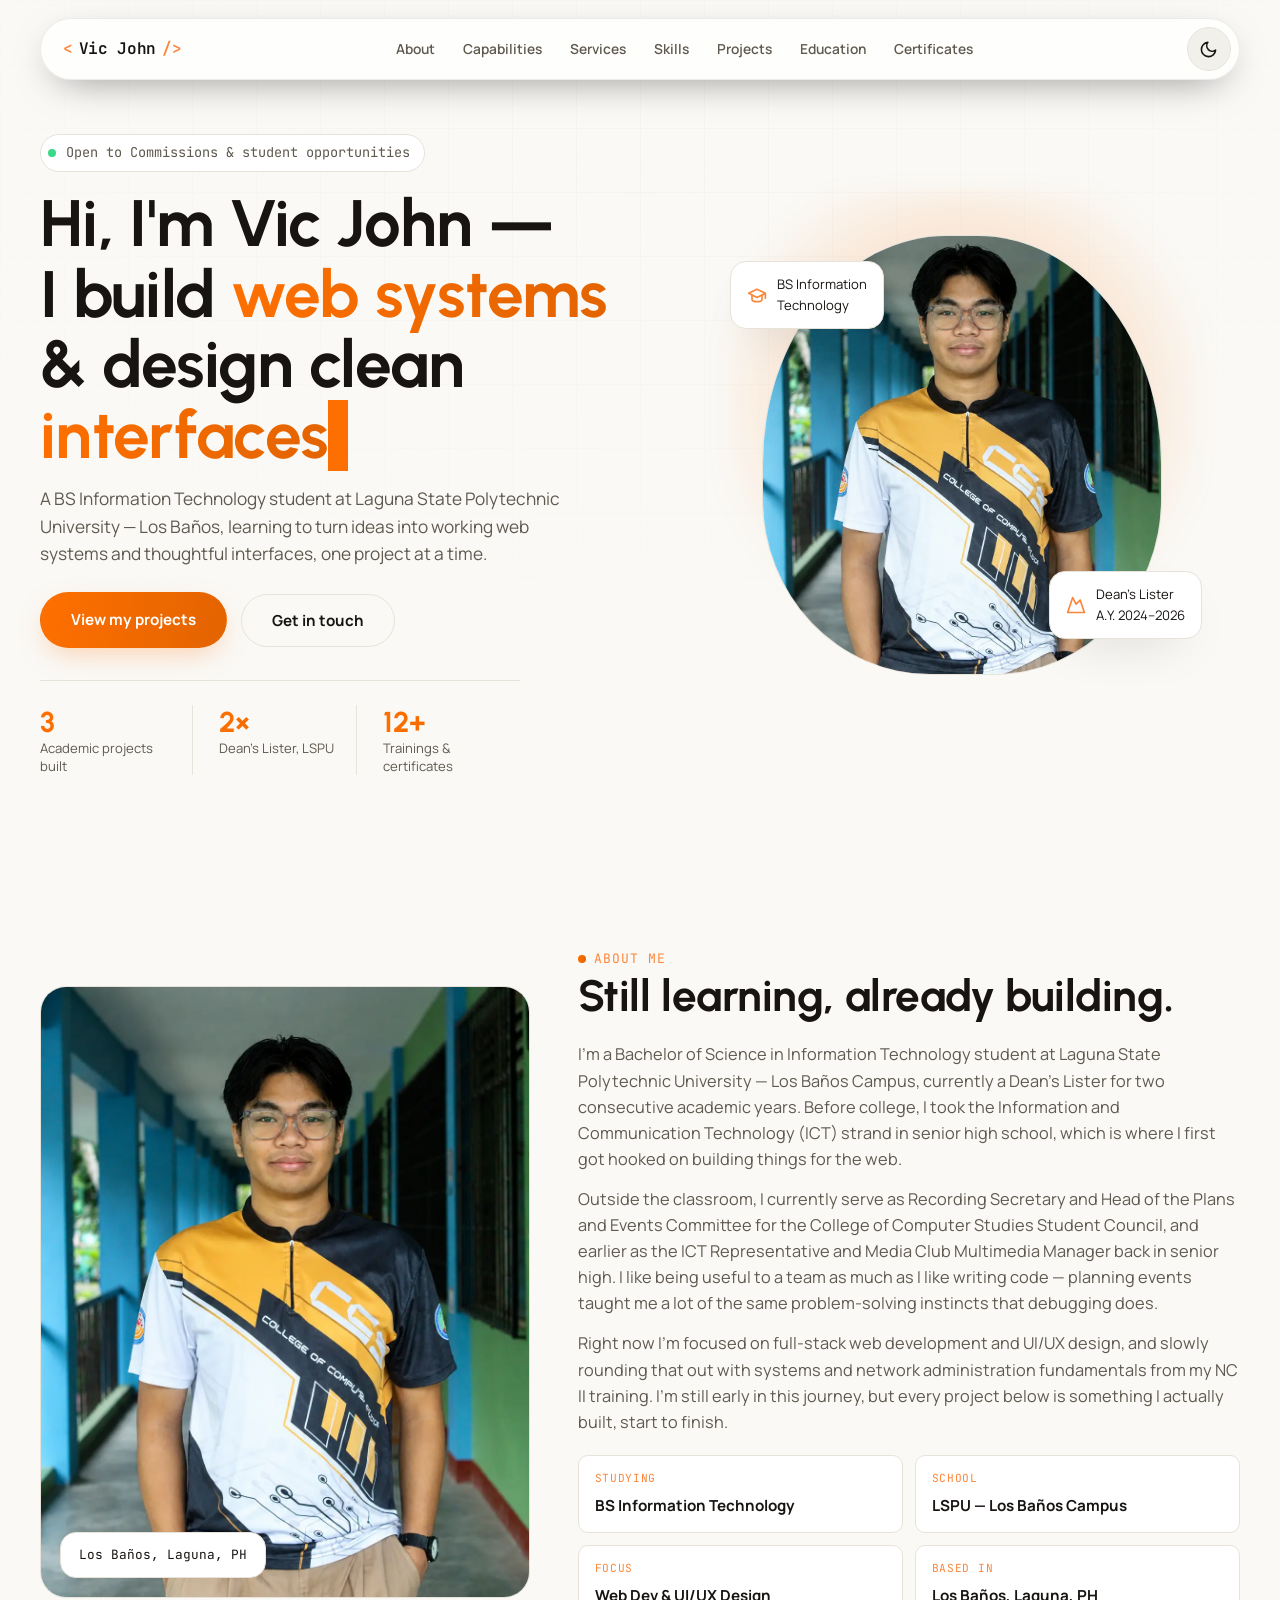
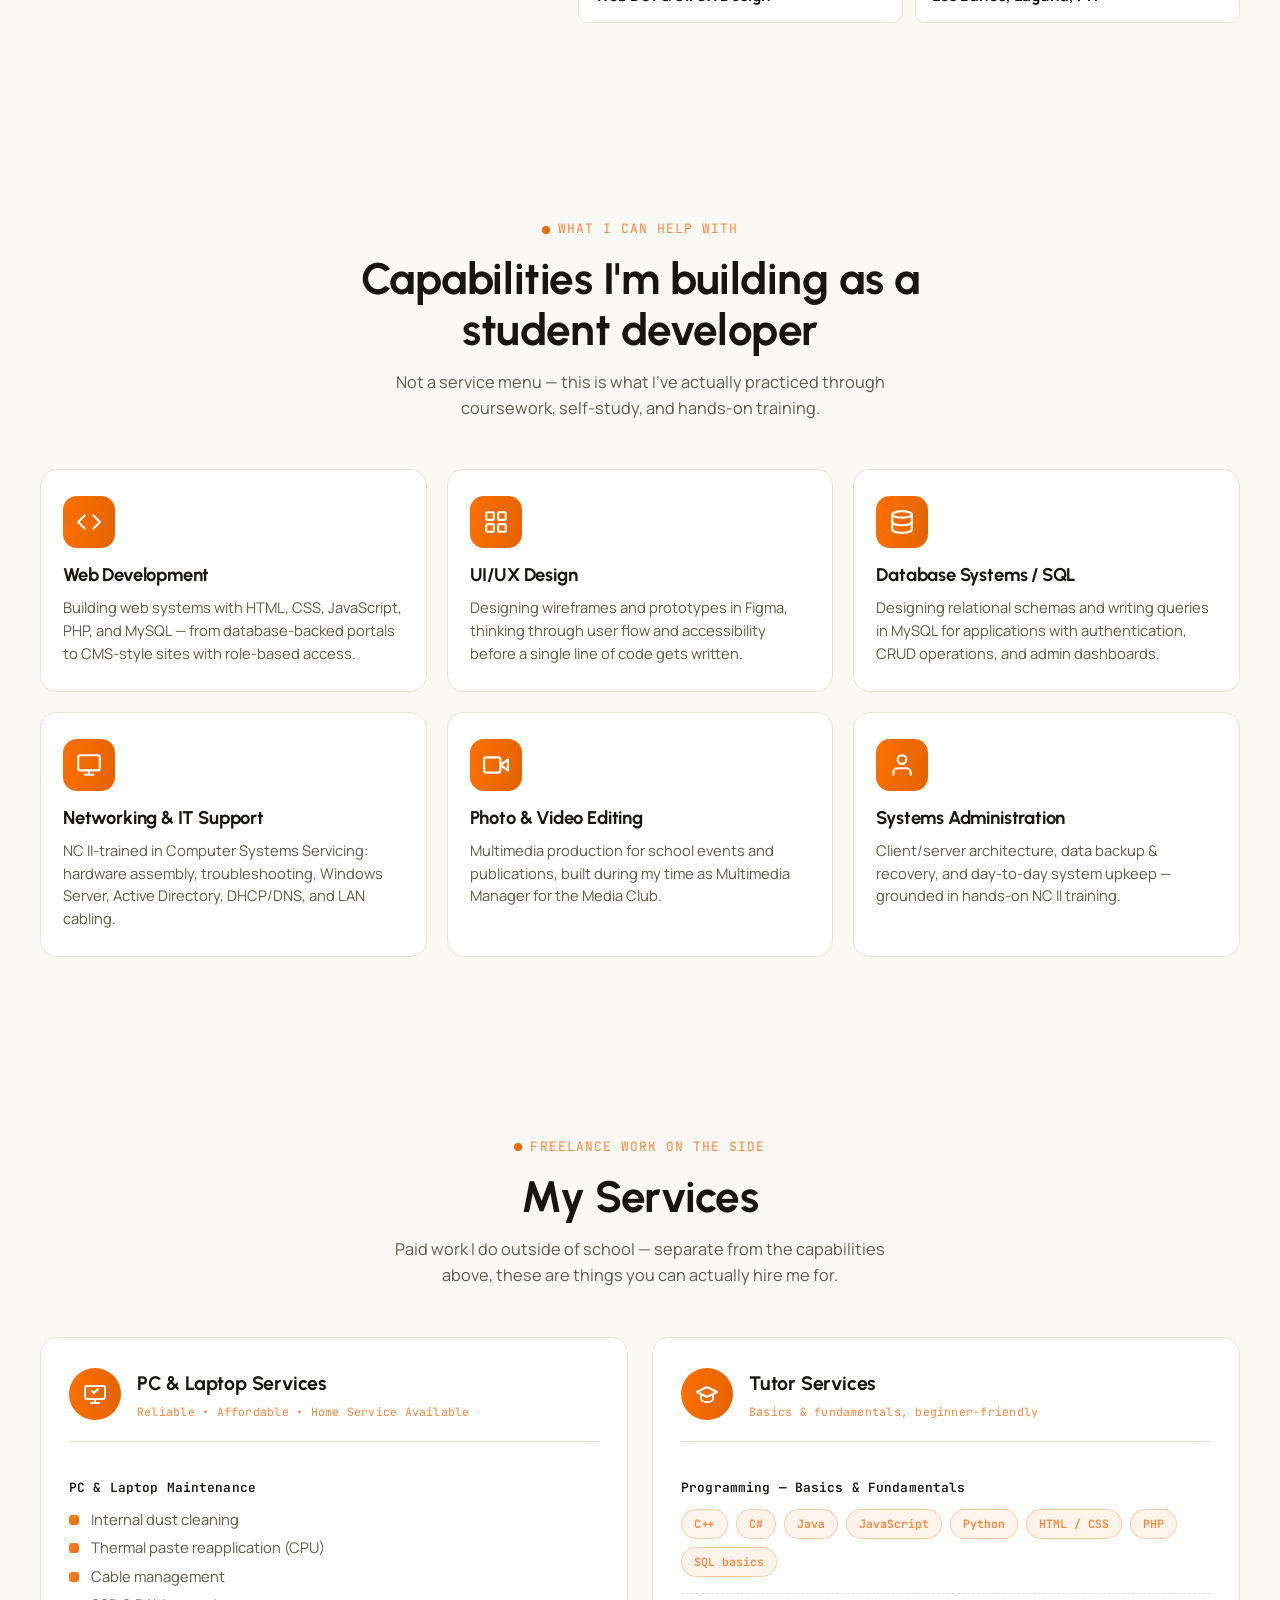
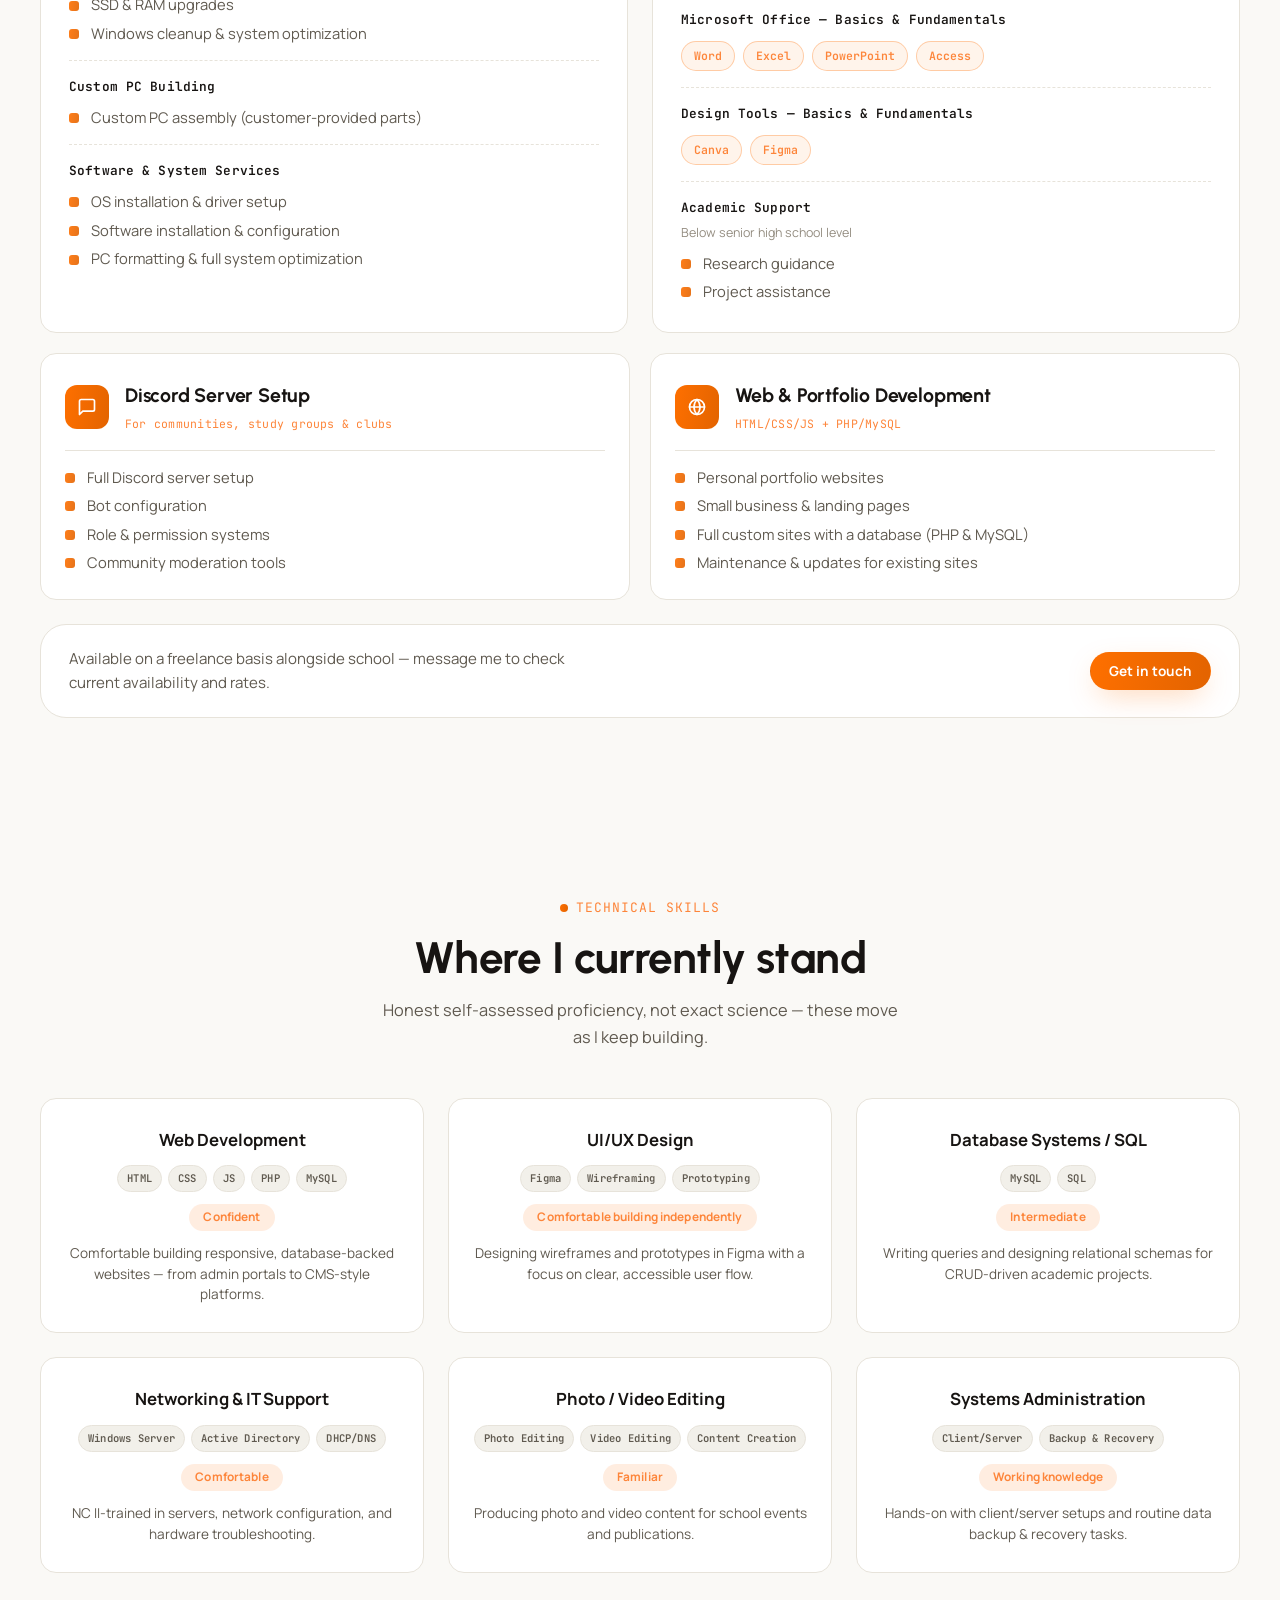
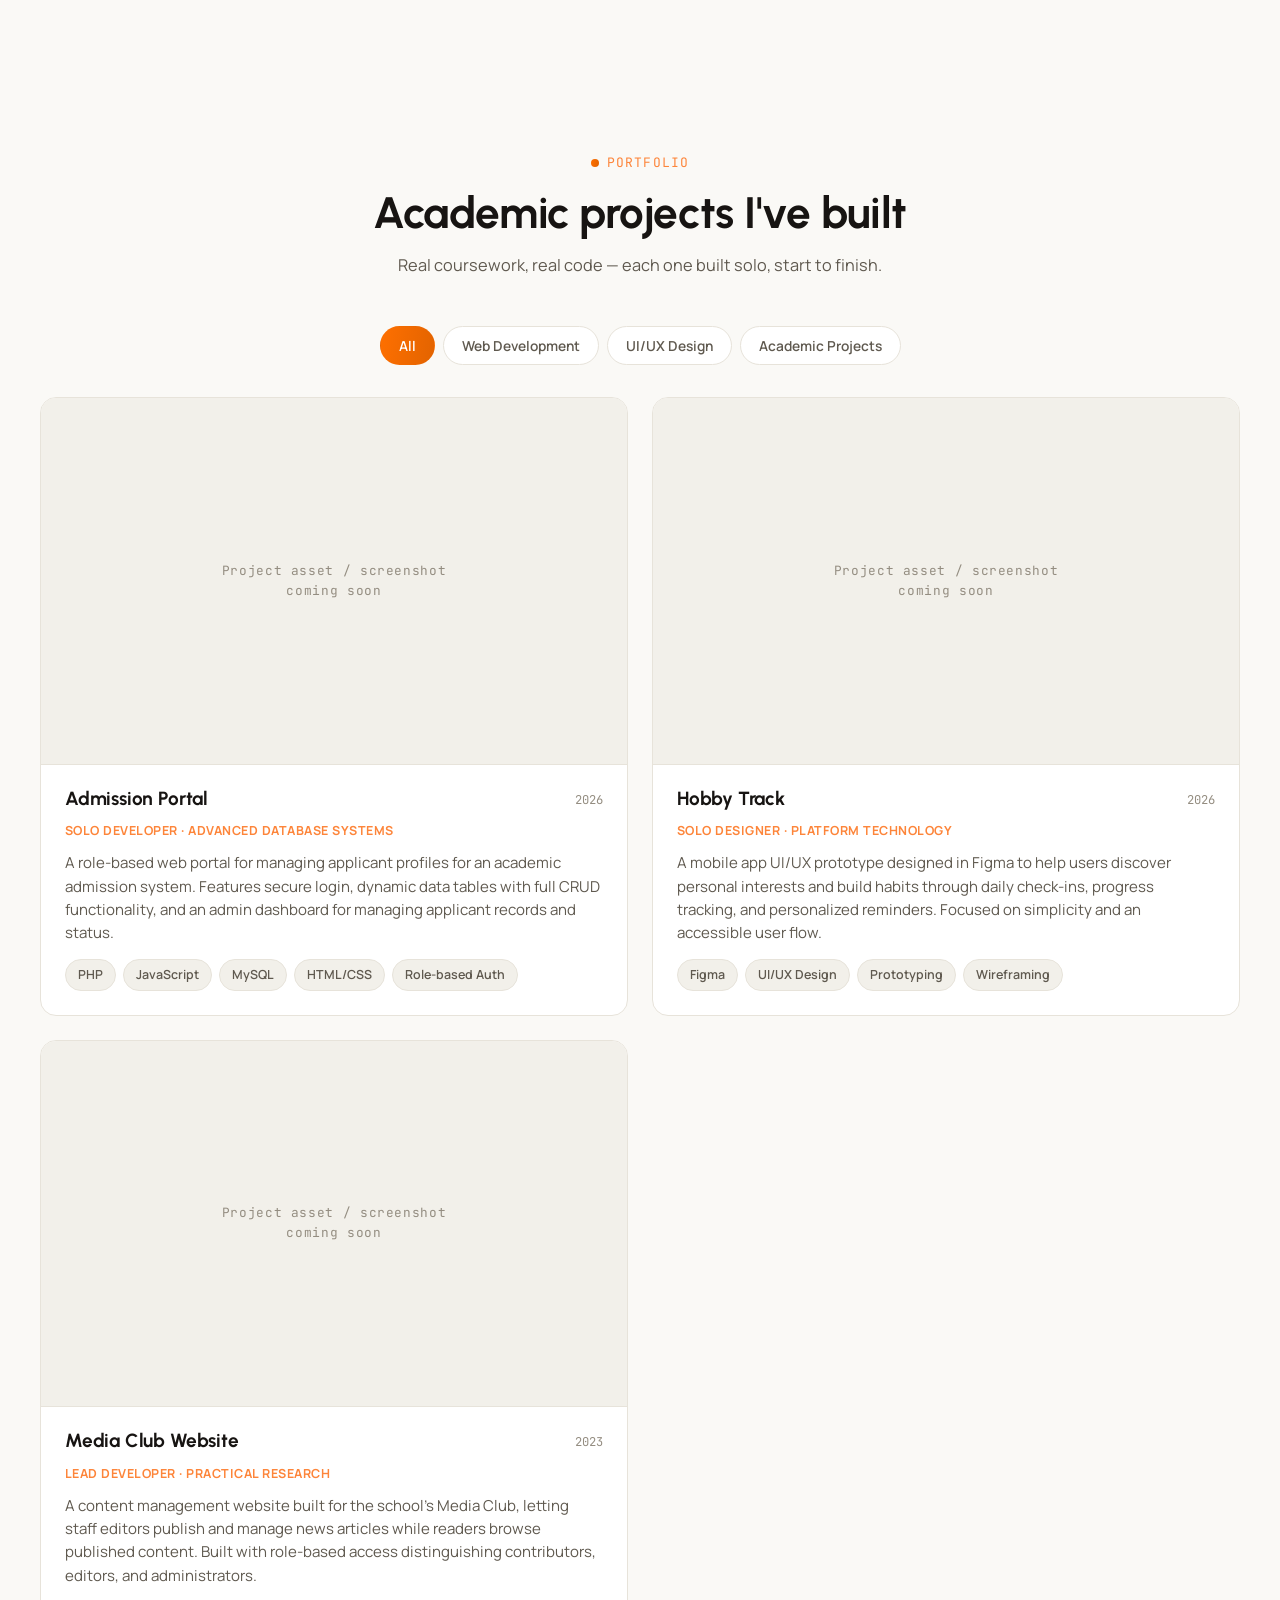
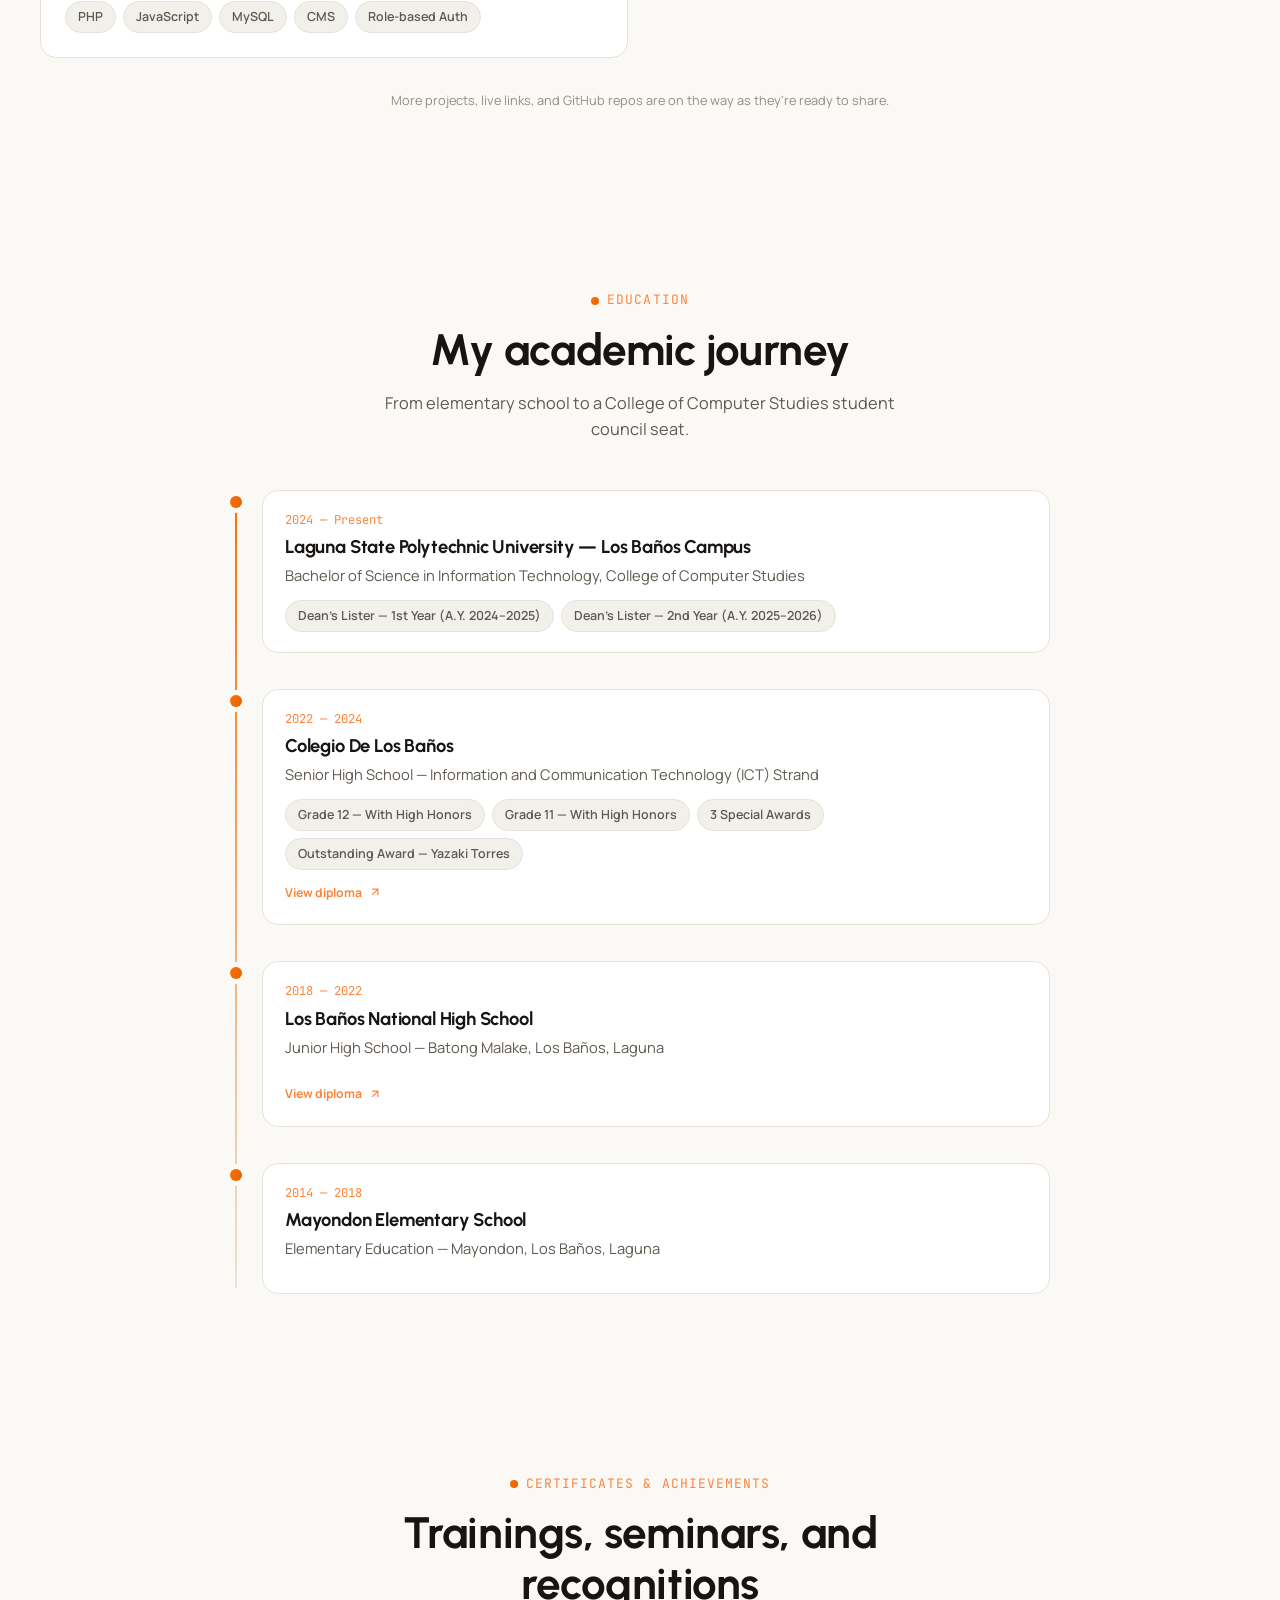
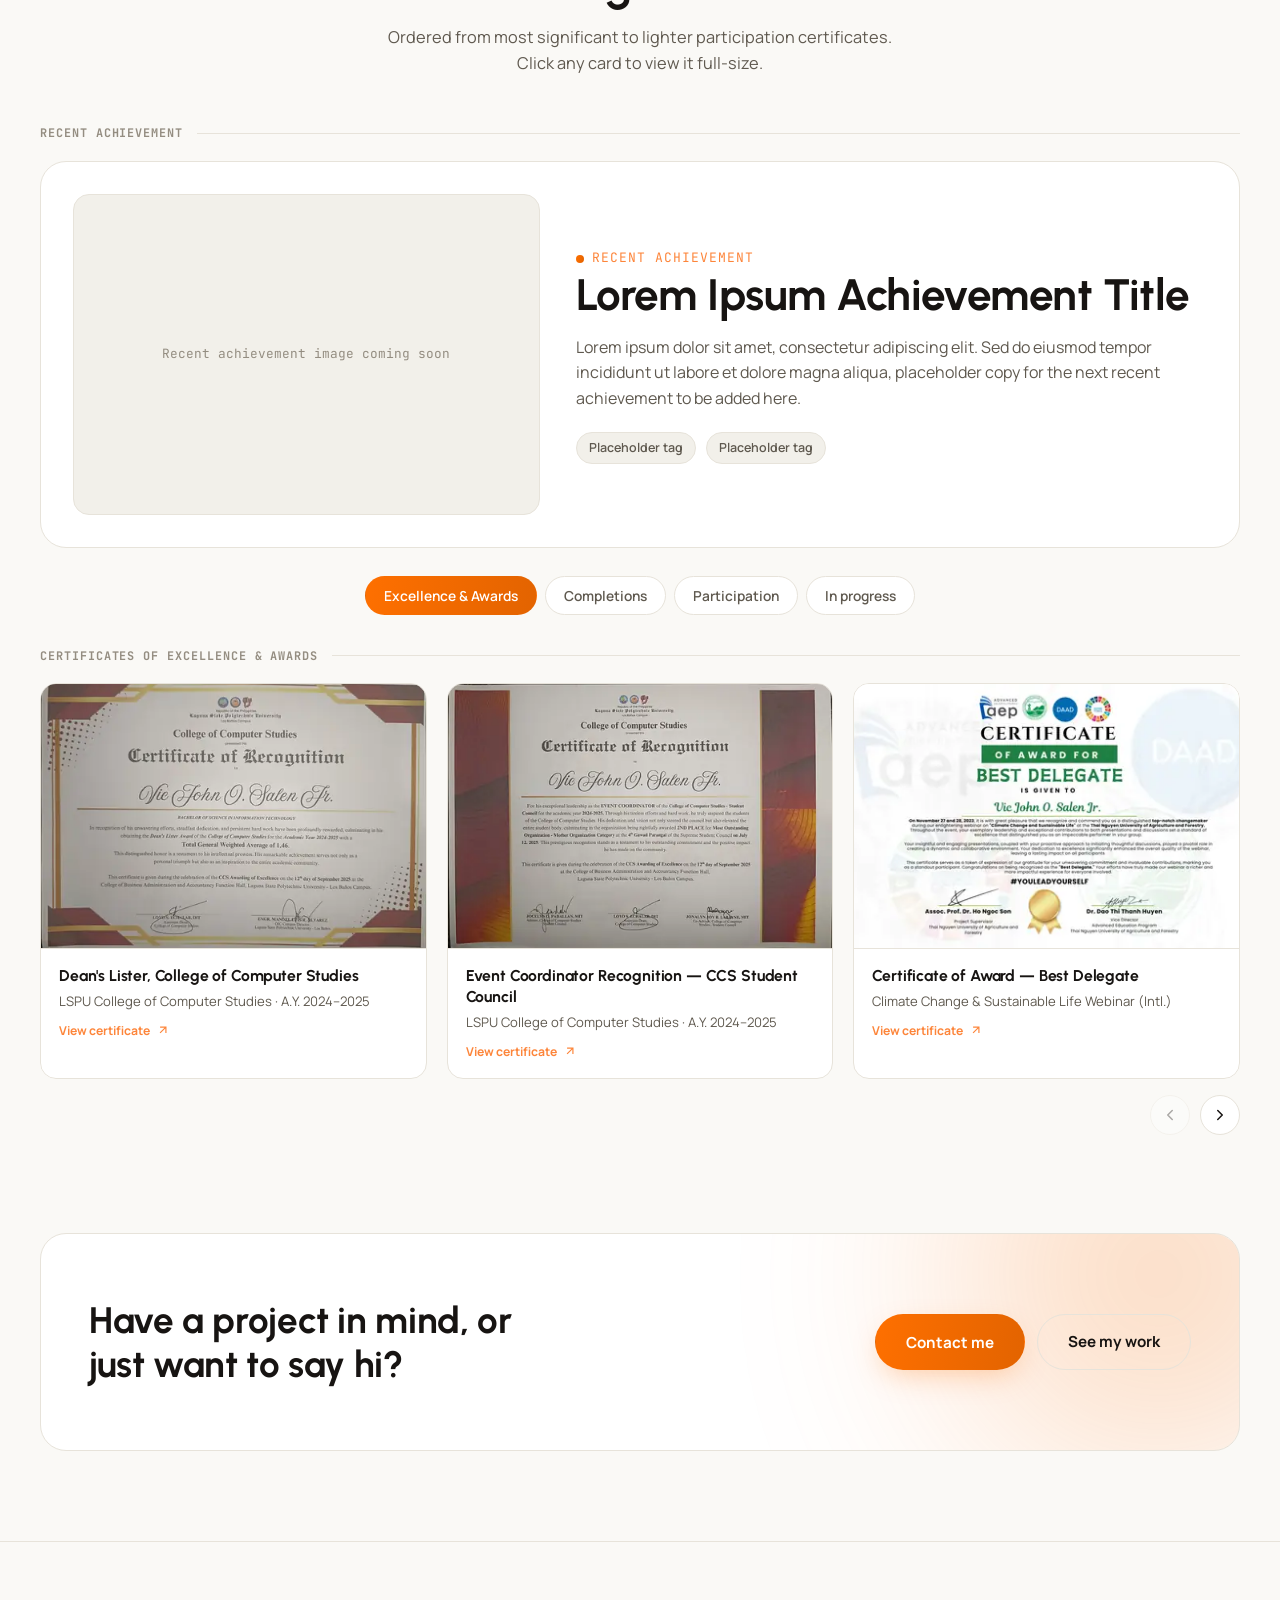
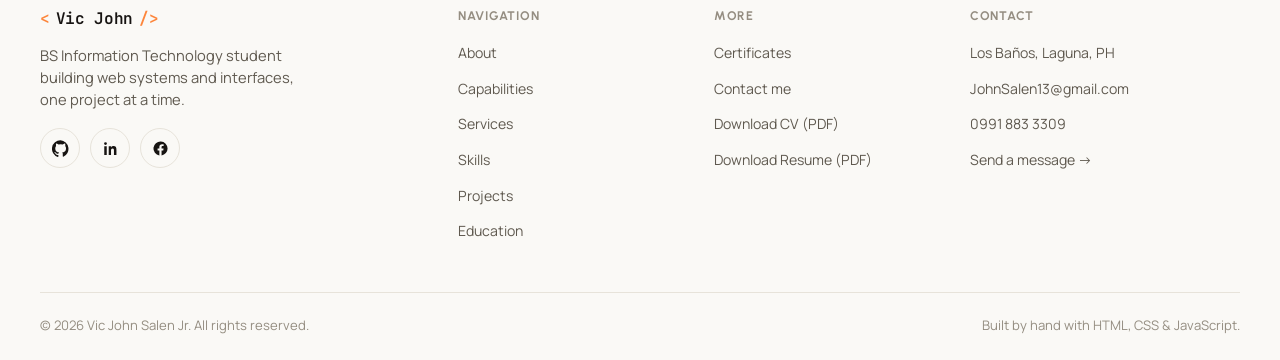
==== index.html @ 520a4167 "Refactor hero section for mobile: add avatar and restructure layout" ====
<!DOCTYPE html>
<html lang="en" data-theme="dark">
<head>
<meta charset="UTF-8">
<meta name="viewport" content="width=device-width, initial-scale=1.0">
<title>Vic John Salen Jr. — IT Student &amp; Web Developer</title>
<meta name="description" content="Portfolio of Vic John Salen Jr., a BS Information Technology student at Laguna State Polytechnic University focused on web development and UI/UX design.">

<script>
  // Runs before first paint to avoid a flash of the wrong theme.
  (function () {
    try {
      var saved = localStorage.getItem('vjs-portfolio-theme');
      var theme = (saved === 'light' || saved === 'dark')
        ? saved
        : (window.matchMedia && window.matchMedia('(prefers-color-scheme: light)').matches ? 'light' : 'dark');
      document.documentElement.setAttribute('data-theme', theme);
    } catch (e) {}
  })();
</script>

<link rel="preconnect" href="https://fonts.googleapis.com">
<link rel="preconnect" href="https://fonts.gstatic.com" crossorigin>
<link href="https://fonts.googleapis.com/css2?family=Urbanist:wght@500;600;700;800&family=Manrope:wght@400;500;600;700;800&family=JetBrains+Mono:wght@400;500;600&display=swap" rel="stylesheet">

<link rel="stylesheet" href="css/base.css">
<link rel="stylesheet" href="css/components.css">
</head>
<body>
<a href="#main" class="skip-link">Skip to content</a>

<!-- ============================= NAV ============================= -->
<header class="site-header">
  <nav class="navbar" aria-label="Primary">
    <a href="#top" class="brand"><span class="brand-dot">&lt;</span>Vic John<span class="brand-dot">/&gt;</span></a>

    <button class="nav-toggle" id="navToggle" aria-label="Toggle menu" aria-expanded="false" aria-controls="navLinks">
      <span></span><span></span><span></span>
    </button>

    <ul class="nav-links" id="navLinks">
      <li><a href="#about" class="nav-link">About</a></li>
      <li><a href="#capabilities" class="nav-link">Capabilities</a></li>
      <li><a href="#services" class="nav-link">Services</a></li>
      <li><a href="#skills" class="nav-link">Skills</a></li>
      <li><a href="#projects" class="nav-link">Projects</a></li>
      <li><a href="#education" class="nav-link">Education</a></li>
      <li><a href="#certificates" class="nav-link">Certificates</a></li>
    </ul>

    <div class="nav-actions">
      <button class="theme-toggle" id="themeToggle" aria-label="Toggle light and dark mode">
        <svg class="icon-sun" viewBox="0 0 24 24" fill="none" stroke="currentColor" stroke-width="2" stroke-linecap="round"><circle cx="12" cy="12" r="4"/><path d="M12 2v2M12 20v2M4.9 4.9l1.4 1.4M17.7 17.7l1.4 1.4M2 12h2M20 12h2M4.9 19.1l1.4-1.4M17.7 6.3l1.4-1.4"/></svg>
        <svg class="icon-moon" viewBox="0 0 24 24" fill="none" stroke="currentColor" stroke-width="2" stroke-linecap="round" stroke-linejoin="round"><path d="M21 12.8A9 9 0 1 1 11.2 3 7 7 0 0 0 21 12.8Z"/></svg>
      </button>
    </div>
  </nav>
</header>

<main id="main">

  <!-- ============================= HERO ============================= -->

  <section class="hero" id="top">
    <div class="hero-grid-bg" aria-hidden="true"></div>
    <div class="container">
      <div class="hero-copy reveal">
        <div class="hero-identity">
          <div class="hero-avatar skeleton-img-wrap">
            <img src="assets/images/profile/portfolio-profile.webp" alt="Portrait of Vic John Salen Jr.">
          </div>
          <span class="hero-kicker"><span class="dot-live"></span> Open to Commissions &amp; student opportunities</span>
        </div>
        <h1 class="hero-title">
          Hi, I'm Vic John —<br>
          I build <span class="text-gradient">web systems</span><br>
          &amp; design clean <span class="text-gradient">interfaces</span><span class="cursor">&nbsp;</span>
        </h1>
        <p class="hero-lede">
          A BS Information Technology student at Laguna State Polytechnic University — Los Baños, learning to turn ideas into working web systems and thoughtful interfaces, one project at a time.
        </p>
        <div class="hero-cta">
          <a href="#projects" class="btn btn-primary">View my projects</a>
          <button type="button" class="btn btn-ghost" id="heroContactBtn">Get in touch</button>
        </div>
        <div class="hero-stats">
          <div class="hero-stat">
            <b>3</b>
            <span>Academic projects built</span>
          </div>
          <div class="hero-stat">
            <b>2×</b>
            <span>Dean's Lister, LSPU</span>
          </div>
          <div class="hero-stat">
            <b>12+</b>
            <span>Trainings &amp; certificates</span>
          </div>
        </div>
      </div>

      <div class="hero-visual reveal">
        <div class="hero-photo-wrap">
          <div class="hero-photo-glow" aria-hidden="true"></div>
          <div class="hero-photo skeleton-img-wrap">
            <img src="assets/images/profile/portfolio-profile.webp" alt="Portrait of Vic John Salen Jr.">
          </div>
          <div class="hero-badge hero-badge-1">
            <svg viewBox="0 0 24 24" fill="none" stroke="currentColor" stroke-width="2" stroke-linecap="round" stroke-linejoin="round"><path d="M22 10v6M2 10l10-5 10 5-10 5-10-5Z"/><path d="M6 12v5c0 1.7 2.7 3 6 3s6-1.3 6-3v-5"/></svg>
            <span>BS Information<br>Technology</span>
          </div>
          <div class="hero-badge hero-badge-2">
            <svg viewBox="0 0 24 24" fill="none" stroke="currentColor" stroke-width="2" stroke-linecap="round" stroke-linejoin="round"><path d="m8 3 4 8 5-5 5 15H2L8 3Z"/></svg>
            <span>Dean's Lister<br>A.Y. 2024–2026</span>
          </div>
        </div>
      </div>
    </div>
  </section>

  <!-- ============================= ABOUT ============================= -->
  <section class="section about" id="about">
    <div class="container">
      <div class="about-media reveal">
        <div class="about-photo skeleton-img-wrap">
          <img src="assets/images/profile/portfolio-profile.webp" alt="Vic John Salen Jr., ID-style photo">
        </div>
        <div class="about-photo-tag">Los Baños, Laguna, PH</div>
      </div>

      <div class="about-copy reveal">
        <span class="eyebrow">About me</span>
        <h2 class="section-title" style="margin-bottom:20px;">Still learning, already building.</h2>
        <p>
          I'm a Bachelor of Science in Information Technology student at Laguna State Polytechnic University — Los Baños Campus, currently a Dean's Lister for two consecutive academic years. Before college, I took the Information and Communication Technology (ICT) strand in senior high school, which is where I first got hooked on building things for the web.
        </p>
        <p>
          Outside the classroom, I currently serve as Recording Secretary and Head of the Plans and Events Committee for the College of Computer Studies Student Council, and earlier as the ICT Representative and Media Club Multimedia Manager back in senior high. I like being useful to a team as much as I like writing code — planning events taught me a lot of the same problem-solving instincts that debugging does.
        </p>
        <p>
          Right now I'm focused on full-stack web development and UI/UX design, and slowly rounding that out with systems and network administration fundamentals from my NC II training. I'm still early in this journey, but every project below is something I actually built, start to finish.
        </p>

        <dl class="about-facts">
          <div class="about-fact">
            <dt>Studying</dt>
            <dd>BS Information Technology</dd>
          </div>
          <div class="about-fact">
            <dt>School</dt>
            <dd>LSPU — Los Baños Campus</dd>
          </div>
          <div class="about-fact">
            <dt>Focus</dt>
            <dd>Web Dev &amp; UI/UX Design</dd>
          </div>
          <div class="about-fact">
            <dt>Based in</dt>
            <dd>Los Baños, Laguna, PH</dd>
          </div>
        </dl>
      </div>
    </div>
  </section>

  <!-- ============================= CAPABILITIES ============================= -->
  <section class="section capabilities" id="capabilities">
    <div class="container">
      <div class="section-head reveal">
        <span class="eyebrow">What I can help with</span>
        <h2 class="section-title">Capabilities I'm building as a student developer</h2>
        <p class="section-sub">Not a service menu — this is what I've actually practiced through coursework, self-study, and hands-on training.</p>
      </div>

      <div class="capabilities-grid">
        <div class="card capability-card reveal">
          <div class="capability-icon">
            <svg viewBox="0 0 24 24" fill="none" stroke="#fff" stroke-width="2" stroke-linecap="round" stroke-linejoin="round"><polyline points="16 18 22 12 16 6"/><polyline points="8 6 2 12 8 18"/></svg>
          </div>
          <h3>Web Development</h3>
          <p>Building web systems with HTML, CSS, JavaScript, PHP, and MySQL — from database-backed portals to CMS-style sites with role-based access.</p>
        </div>

        <div class="card capability-card reveal">
          <div class="capability-icon">
            <svg viewBox="0 0 24 24" fill="none" stroke="#fff" stroke-width="2" stroke-linecap="round" stroke-linejoin="round"><rect x="3" y="3" width="7" height="7" rx="1"/><rect x="14" y="3" width="7" height="7" rx="1"/><rect x="14" y="14" width="7" height="7" rx="1"/><rect x="3" y="14" width="7" height="7" rx="1"/></svg>
          </div>
          <h3>UI/UX Design</h3>
          <p>Designing wireframes and prototypes in Figma, thinking through user flow and accessibility before a single line of code gets written.</p>
        </div>

        <div class="card capability-card reveal">
          <div class="capability-icon">
            <svg viewBox="0 0 24 24" fill="none" stroke="#fff" stroke-width="2" stroke-linecap="round" stroke-linejoin="round"><ellipse cx="12" cy="5" rx="9" ry="3"/><path d="M21 12c0 1.7-4 3-9 3s-9-1.3-9-3"/><path d="M3 5v14c0 1.7 4 3 9 3s9-1.3 9-3V5"/></svg>
          </div>
          <h3>Database Systems / SQL</h3>
          <p>Designing relational schemas and writing queries in MySQL for applications with authentication, CRUD operations, and admin dashboards.</p>
        </div>

        <div class="card capability-card reveal">
          <div class="capability-icon">
            <svg viewBox="0 0 24 24" fill="none" stroke="#fff" stroke-width="2" stroke-linecap="round" stroke-linejoin="round"><rect x="2" y="3" width="20" height="14" rx="2"/><path d="M8 21h8M12 17v4"/></svg>
          </div>
          <h3>Networking &amp; IT Support</h3>
          <p>NC II-trained in Computer Systems Servicing: hardware assembly, troubleshooting, Windows Server, Active Directory, DHCP/DNS, and LAN cabling.</p>
        </div>

        <div class="card capability-card reveal">
          <div class="capability-icon">
            <svg viewBox="0 0 24 24" fill="none" stroke="#fff" stroke-width="2" stroke-linecap="round" stroke-linejoin="round"><path d="m23 7-7 5 7 5V7Z"/><rect x="1" y="5" width="15" height="14" rx="2"/></svg>
          </div>
          <h3>Photo &amp; Video Editing</h3>
          <p>Multimedia production for school events and publications, built during my time as Multimedia Manager for the Media Club.</p>
        </div>

        <div class="card capability-card reveal">
          <div class="capability-icon">
            <svg viewBox="0 0 24 24" fill="none" stroke="#fff" stroke-width="2" stroke-linecap="round" stroke-linejoin="round"><path d="M20 21v-2a4 4 0 0 0-4-4H8a4 4 0 0 0-4 4v2"/><circle cx="12" cy="7" r="4"/></svg>
          </div>
          <h3>Systems Administration</h3>
          <p>Client/server architecture, data backup &amp; recovery, and day-to-day system upkeep — grounded in hands-on NC II training.</p>
        </div>
      </div>
    </div>
  </section>

  <!-- ============================= MY SERVICES ============================= -->
  <section class="section services" id="services">
    <div class="container">
      <div class="section-head reveal">
        <span class="eyebrow">Freelance work on the side</span>
        <h2 class="section-title">My Services</h2>
        <p class="section-sub">Paid work I do outside of school — separate from the capabilities above, these are things you can actually hire me for.</p>
      </div>

      <div class="services-grid">

        <!-- Pillar: PC & Laptop Services -->
        <div class="card service-pillar reveal">
          <div class="service-pillar-head">
            <div class="service-pillar-icon">
              <svg viewBox="0 0 24 24" fill="none" stroke="#fff" stroke-width="2" stroke-linecap="round" stroke-linejoin="round"><rect x="2" y="4" width="20" height="13" rx="2"/><path d="M8 21h8M12 17v4"/><path d="m9 9 2 2 4-4"/></svg>
            </div>
            <div>
              <h3>PC &amp; Laptop Services</h3>
              <span class="service-pillar-tag">Reliable • Affordable • Home Service Available</span>
            </div>
          </div>

          <div class="service-group">
            <h4 class="service-group-title">PC &amp; Laptop Maintenance</h4>
            <ul class="service-list">
              <li>Internal dust cleaning</li>
              <li>Thermal paste reapplication (CPU)</li>
              <li>Cable management</li>
              <li>SSD &amp; RAM upgrades</li>
              <li>Windows cleanup &amp; system optimization</li>
            </ul>
          </div>

          <div class="service-group">
            <h4 class="service-group-title">Custom PC Building</h4>
            <ul class="service-list">
              <li>Custom PC assembly (customer-provided parts)</li>
            </ul>
          </div>

          <div class="service-group">
            <h4 class="service-group-title">Software &amp; System Services</h4>
            <ul class="service-list">
              <li>OS installation &amp; driver setup</li>
              <li>Software installation &amp; configuration</li>
              <li>PC formatting &amp; full system optimization</li>
            </ul>
          </div>
        </div>

        <!-- Pillar: Tutor Services -->
        <div class="card service-pillar reveal">
          <div class="service-pillar-head">
            <div class="service-pillar-icon">
              <svg viewBox="0 0 24 24" fill="none" stroke="#fff" stroke-width="2" stroke-linecap="round" stroke-linejoin="round"><path d="M22 10 12 5 2 10l10 5 10-5Z"/><path d="M6 12v5c0 1.66 2.69 3 6 3s6-1.34 6-3v-5"/></svg>
            </div>
            <div>
              <h3>Tutor Services</h3>
              <span class="service-pillar-tag">Basics &amp; fundamentals, beginner-friendly</span>
            </div>
          </div>

          <div class="service-group">
            <h4 class="service-group-title">Programming — Basics &amp; Fundamentals</h4>
            <div class="service-chips">
              <span class="service-chip">C++</span>
              <span class="service-chip">C#</span>
              <span class="service-chip">Java</span>
              <span class="service-chip">JavaScript</span>
              <span class="service-chip">Python</span>
              <span class="service-chip">HTML / CSS</span>
              <span class="service-chip">PHP</span>
              <span class="service-chip">SQL basics</span>
            </div>
          </div>

          <div class="service-group">
            <h4 class="service-group-title">Microsoft Office — Basics &amp; Fundamentals</h4>
            <div class="service-chips">
              <span class="service-chip">Word</span>
              <span class="service-chip">Excel</span>
              <span class="service-chip">PowerPoint</span>
              <span class="service-chip">Access</span>
            </div>
          </div>

          <div class="service-group">
            <h4 class="service-group-title">Design Tools — Basics &amp; Fundamentals</h4>
            <div class="service-chips">
              <span class="service-chip">Canva</span>
              <span class="service-chip">Figma</span>
            </div>
          </div>

          <div class="service-group">
            <h4 class="service-group-title">Academic Support</h4>
            <p class="service-group-note">Below senior high school level</p>
            <ul class="service-list">
              <li>Research guidance</li>
              <li>Project assistance</li>
            </ul>
          </div>
        </div>

      </div>

      <div class="services-grid-compact">

        <!-- Compact: Discord Server Setup -->
        <div class="card service-compact reveal">
          <div class="service-pillar-head">
            <div class="service-pillar-icon">
              <svg viewBox="0 0 24 24" fill="none" stroke="#fff" stroke-width="2" stroke-linecap="round" stroke-linejoin="round"><path d="M21 15a2 2 0 0 1-2 2H7l-4 4V5a2 2 0 0 1 2-2h14a2 2 0 0 1 2 2v10Z"/></svg>
            </div>
            <div>
              <h3>Discord Server Setup</h3>
              <span class="service-pillar-tag">For communities, study groups &amp; clubs</span>
            </div>
          </div>
          <ul class="service-list">
            <li>Full Discord server setup</li>
            <li>Bot configuration</li>
            <li>Role &amp; permission systems</li>
            <li>Community moderation tools</li>
          </ul>
        </div>

        <!-- Compact: Web & Portfolio Development -->
        <div class="card service-compact reveal">
          <div class="service-pillar-head">
            <div class="service-pillar-icon">
              <svg viewBox="0 0 24 24" fill="none" stroke="#fff" stroke-width="2" stroke-linecap="round" stroke-linejoin="round"><circle cx="12" cy="12" r="9"/><path d="M3 12h18M12 3a13 13 0 0 1 0 18 13 13 0 0 1 0-18Z"/></svg>
            </div>
            <div>
              <h3>Web &amp; Portfolio Development</h3>
              <span class="service-pillar-tag">HTML/CSS/JS + PHP/MySQL</span>
            </div>
          </div>
          <ul class="service-list">
            <li>Personal portfolio websites</li>
            <li>Small business &amp; landing pages</li>
            <li>Full custom sites with a database (PHP &amp; MySQL)</li>
            <li>Maintenance &amp; updates for existing sites</li>
          </ul>
        </div>

      </div>

      <div class="service-note reveal">
        <p>Available on a freelance basis alongside school — message me to check current availability and rates.</p>
        <button type="button" class="btn btn-primary btn-sm" id="servicesContactBtn">Get in touch</button>
      </div>
    </div>
  </section>

  <!-- ============================= SKILLS ============================= -->
  <section class="section skills" id="skills">
    <div class="container">
      <div class="section-head reveal">
        <span class="eyebrow">Technical skills</span>
        <h2 class="section-title">Where I currently stand</h2>
        <p class="section-sub">Honest self-assessed proficiency, not exact science — these move as I keep building.</p>
      </div>

      <div class="skills-grid">

        <div class="card skill-card reveal">
          <span class="skill-name">Web Development</span>
          <div class="skill-tech">
            <span class="skill-tech-chip">HTML</span>
            <span class="skill-tech-chip">CSS</span>
            <span class="skill-tech-chip">JS</span>
            <span class="skill-tech-chip">PHP</span>
            <span class="skill-tech-chip">MySQL</span>
          </div>
          <span class="skill-level">Confident</span>
          <p class="skill-note">Comfortable building responsive, database-backed websites — from admin portals to CMS-style platforms.</p>
        </div>

        <div class="card skill-card reveal">
          <span class="skill-name">UI/UX Design</span>
          <div class="skill-tech">
            <span class="skill-tech-chip">Figma</span>
            <span class="skill-tech-chip">Wireframing</span>
            <span class="skill-tech-chip">Prototyping</span>
          </div>
          <span class="skill-level">Comfortable building independently</span>
          <p class="skill-note">Designing wireframes and prototypes in Figma with a focus on clear, accessible user flow.</p>
        </div>

        <div class="card skill-card reveal">
          <span class="skill-name">Database Systems / SQL</span>
          <div class="skill-tech">
            <span class="skill-tech-chip">MySQL</span>
            <span class="skill-tech-chip">SQL</span>
          </div>
          <span class="skill-level">Intermediate</span>
          <p class="skill-note">Writing queries and designing relational schemas for CRUD-driven academic projects.</p>
        </div>

        <div class="card skill-card reveal">
          <span class="skill-name">Networking &amp; IT Support</span>
          <div class="skill-tech">
            <span class="skill-tech-chip">Windows Server</span>
            <span class="skill-tech-chip">Active Directory</span>
            <span class="skill-tech-chip">DHCP/DNS</span>
          </div>
          <span class="skill-level">Comfortable</span>
          <p class="skill-note">NC II-trained in servers, network configuration, and hardware troubleshooting.</p>
        </div>

        <div class="card skill-card reveal">
          <span class="skill-name">Photo / Video Editing</span>
          <div class="skill-tech">
            <span class="skill-tech-chip">Photo Editing</span>
            <span class="skill-tech-chip">Video Editing</span>
            <span class="skill-tech-chip">Content Creation</span>
          </div>
          <span class="skill-level">Familiar</span>
          <p class="skill-note">Producing photo and video content for school events and publications.</p>
        </div>

        <div class="card skill-card reveal">
          <span class="skill-name">Systems Administration</span>
          <div class="skill-tech">
            <span class="skill-tech-chip">Client/Server</span>
            <span class="skill-tech-chip">Backup &amp; Recovery</span>
          </div>
          <span class="skill-level">Working knowledge</span>
          <p class="skill-note">Hands-on with client/server setups and routine data backup &amp; recovery tasks.</p>
        </div>

      </div>
    </div>
  </section>

  <!-- ============================= PROJECTS ============================= -->
  <section class="section projects" id="projects">
    <div class="container">
      <div class="section-head reveal">
        <span class="eyebrow">Portfolio</span>
        <h2 class="section-title">Academic projects I've built</h2>
        <p class="section-sub">Real coursework, real code — each one built solo, start to finish.</p>
      </div>

      <div class="filter-bar reveal" role="tablist" aria-label="Filter projects by category">
        <button class="filter-btn active" data-filter="all" role="tab" aria-selected="true">All</button>
        <button class="filter-btn" data-filter="web" role="tab" aria-selected="false">Web Development</button>
        <button class="filter-btn" data-filter="uiux" role="tab" aria-selected="false">UI/UX Design</button>
        <button class="filter-btn" data-filter="academic" role="tab" aria-selected="false">Academic Projects</button>
      </div>

      <div class="projects-grid" id="projectsGrid">

        <article class="card project-card reveal" data-category="web academic">
          <div class="project-media">
            <div class="project-glyph">Project asset / screenshot<br>coming soon</div>
          </div>
          <div class="project-body">
            <div class="project-top">
              <h3>Admission Portal</h3>
              <span class="project-year">2026</span>
            </div>
            <span class="project-role">Solo Developer · Advanced Database Systems</span>
            <p class="project-desc">A role-based web portal for managing applicant profiles for an academic admission system. Features secure login, dynamic data tables with full CRUD functionality, and an admin dashboard for managing applicant records and status.</p>
            <div class="project-stack">
              <span class="tag">PHP</span>
              <span class="tag">JavaScript</span>
              <span class="tag">MySQL</span>
              <span class="tag">HTML/CSS</span>
              <span class="tag">Role-based Auth</span>
            </div>
          </div>
        </article>

        <article class="card project-card reveal" data-category="uiux academic">
          <div class="project-media">
            <div class="project-glyph">Project asset / screenshot<br>coming soon</div>
          </div>
          <div class="project-body">
            <div class="project-top">
              <h3>Hobby Track</h3>
              <span class="project-year">2026</span>
            </div>
            <span class="project-role">Solo Designer · Platform Technology</span>
            <p class="project-desc">A mobile app UI/UX prototype designed in Figma to help users discover personal interests and build habits through daily check-ins, progress tracking, and personalized reminders. Focused on simplicity and an accessible user flow.</p>
            <div class="project-stack">
              <span class="tag">Figma</span>
              <span class="tag">UI/UX Design</span>
              <span class="tag">Prototyping</span>
              <span class="tag">Wireframing</span>
            </div>
          </div>
        </article>

        <article class="card project-card reveal" data-category="web academic">
          <div class="project-media">
            <div class="project-glyph">Project asset / screenshot<br>coming soon</div>
          </div>
          <div class="project-body">
            <div class="project-top">
              <h3>Media Club Website</h3>
              <span class="project-year">2023</span>
            </div>
            <span class="project-role">Lead Developer · Practical Research</span>
            <p class="project-desc">A content management website built for the school's Media Club, letting staff editors publish and manage news articles while readers browse published content. Built with role-based access distinguishing contributors, editors, and administrators.</p>
            <div class="project-stack">
              <span class="tag">PHP</span>
              <span class="tag">JavaScript</span>
              <span class="tag">MySQL</span>
              <span class="tag">CMS</span>
              <span class="tag">Role-based Auth</span>
            </div>
          </div>
        </article>

      </div>

      <p class="form-note" style="text-align:center; margin-top:32px;">More projects, live links, and GitHub repos are on the way as they're ready to share.</p>
    </div>
  </section>

  <!-- ============================= EDUCATION ============================= -->
  <section class="section education" id="education">
    <div class="container">
      <div class="section-head reveal">
        <span class="eyebrow">Education</span>
        <h2 class="section-title">My academic journey</h2>
        <p class="section-sub">From elementary school to a College of Computer Studies student council seat.</p>
      </div>

      <div class="timeline">

        <div class="timeline-item reveal">
          <span class="timeline-dot"></span>
          <div class="card timeline-card">
            <span class="timeline-period">2024 — Present</span>
            <h3>Laguna State Polytechnic University — Los Baños Campus</h3>
            <p class="timeline-org">Bachelor of Science in Information Technology, College of Computer Studies</p>
            <div class="timeline-honors">
              <span class="tag">Dean's Lister — 1st Year (A.Y. 2024–2025)</span>
              <span class="tag">Dean's Lister — 2nd Year (A.Y. 2025–2026)</span>
            </div>
          </div>
        </div>

        <div class="timeline-item reveal">
          <span class="timeline-dot"></span>
          <div class="card timeline-card">
            <span class="timeline-period">2022 — 2024</span>
            <h3>Colegio De Los Baños</h3>
            <p class="timeline-org">Senior High School — Information and Communication Technology (ICT) Strand</p>
            <div class="timeline-honors">
              <span class="tag">Grade 12 — With High Honors</span>
              <span class="tag">Grade 11 — With High Honors</span>
              <span class="tag">3 Special Awards</span>
              <span class="tag">Outstanding Award — Yazaki Torres</span>
            </div>
            <button class="cert-view" data-cert-img="assets/images/certificates/Diploma-SHS-ICT-ColegioLosBanos.webp" data-cert-title="Senior High School Diploma — Colegio de Los Baños" data-cert-desc="Tech-Voch Track: Information and Communications Technology. Awarded May 31, 2024.">
              View diploma <svg viewBox="0 0 24 24" fill="none" stroke="currentColor" stroke-width="2"><path d="M7 17 17 7M7 7h10v10"/></svg>
            </button>
          </div>
        </div>

        <div class="timeline-item reveal">
          <span class="timeline-dot"></span>
          <div class="card timeline-card">
            <span class="timeline-period">2018 — 2022</span>
            <h3>Los Baños National High School</h3>
            <p class="timeline-org">Junior High School — Batong Malake, Los Baños, Laguna</p>
            <button class="cert-view" data-cert-img="assets/images/certificates/Diploma-JHS-LBNHS.webp" data-cert-title="Junior High School Certificate — Los Baños National High School" data-cert-desc="Los Baños National High School — Batong Malake. Signed in Santa Cruz, Laguna, July 8, 2022.">
              View diploma <svg viewBox="0 0 24 24" fill="none" stroke="currentColor" stroke-width="2"><path d="M7 17 17 7M7 7h10v10"/></svg>
            </button>
          </div>
        </div>

        <div class="timeline-item reveal">
          <span class="timeline-dot"></span>
          <div class="card timeline-card">
            <span class="timeline-period">2014 — 2018</span>
            <h3>Mayondon Elementary School</h3>
            <p class="timeline-org">Elementary Education — Mayondon, Los Baños, Laguna</p>
          </div>
        </div>

      </div>
    </div>
  </section>

  <!-- ============================= CERTIFICATES ============================= -->
  <section class="section certificates" id="certificates">
    <div class="container">
      <div class="section-head reveal">
        <span class="eyebrow">Certificates &amp; Achievements</span>
        <h2 class="section-title">Trainings, seminars, and recognitions</h2>
        <p class="section-sub">Ordered from most significant to lighter participation certificates. Click any card to view it full-size.</p>
      </div>

      <h3 class="cert-tier-label">Recent achievement</h3>
      <div class="achievement-feature-card reveal">
        <div class="achievement-feature-media achievement-feature-media-empty" aria-hidden="true">
          <span>Recent achievement image coming soon</span>
        </div>
        <div class="achievement-feature-copy">
          <span class="eyebrow">Recent achievement</span>
          <h2 class="section-title">Lorem Ipsum Achievement Title</h2>
          <p>
            Lorem ipsum dolor sit amet, consectetur adipiscing elit. Sed do eiusmod tempor incididunt ut labore et dolore magna aliqua, placeholder copy for the next recent achievement to be added here.
          </p>
          <div class="achievement-feature-tags">
            <span class="tag">Placeholder tag</span>
            <span class="tag">Placeholder tag</span>
          </div>
        </div>
      </div>

      <div class="cert-tabs" role="tablist" aria-label="Filter certificates by category">
        <button type="button" class="cert-tab-btn active" data-cert-tab="excellence" role="tab" aria-selected="true" id="certTab-excellence" aria-controls="certPanel-excellence">Excellence &amp; Awards</button>
        <button type="button" class="cert-tab-btn" data-cert-tab="completions" role="tab" aria-selected="false" id="certTab-completions" aria-controls="certPanel-completions">Completions</button>
        <button type="button" class="cert-tab-btn" data-cert-tab="participation" role="tab" aria-selected="false" id="certTab-participation" aria-controls="certPanel-participation">Participation</button>
        <button type="button" class="cert-tab-btn" data-cert-tab="progress" role="tab" aria-selected="false" id="certTab-progress" aria-controls="certPanel-progress">In progress</button>
      </div>

      <div class="cert-tab-panels">
      <div class="cert-tab-panel" id="certPanel-excellence" role="tabpanel" aria-labelledby="certTab-excellence">
      <h3 class="cert-tier-label">Certificates of excellence &amp; awards</h3>
      <div class="cert-carousel" data-carousel>
        <div class="cert-carousel-viewport" tabindex="0" role="group" aria-label="Certificates of excellence and awards, scroll or use arrow keys to browse" data-track-viewport>
          <div class="cert-carousel-track" data-track>

            <div class="cert-carousel-slide">
              <button class="cert-card" data-cert-img="assets/images/certificates/Recognition-Deans-Lister-2024-2025.webp" data-cert-title="Dean's Lister Award — College of Computer Studies, A.Y. 2024–2025" data-cert-desc="Laguna State Polytechnic University, Los Baños Campus. Awarded for a General Weighted Average of 1.46, A.Y. 2024–2025. Given during the CCS Awarding of Excellence, Sept 12, 2025.">
                <div class="cert-thumb skeleton-img-wrap"><img src="assets/images/certificates/thumbs/Recognition-Deans-Lister-2024-2025.webp" alt="" loading="lazy" width="480" height="330"></div>
                <div class="cert-info">
                  <h3>Dean's Lister, College of Computer Studies</h3>
                  <p>LSPU College of Computer Studies · A.Y. 2024–2025</p>
                  <span class="cert-view">View certificate <svg viewBox="0 0 24 24" fill="none" stroke="currentColor" stroke-width="2"><path d="M7 17 17 7M7 7h10v10"/></svg></span>
                </div>
              </button>
            </div>

            <div class="cert-carousel-slide">
              <button class="cert-card" data-cert-img="assets/images/certificates/Recognition-CCS-Event-Coordinator-2025.webp" data-cert-title="Certificate of Recognition — Event Coordinator, CCS Student Council" data-cert-desc="College of Computer Studies, LSPU Los Baños. Recognized for leadership as Event Coordinator, A.Y. 2024–2025 — the council placed 2nd for Most Outstanding Organization at the 4th Gawad Parangal, July 12, 2025. Awarded at the CCS Awarding of Excellence, Sept 12, 2025.">
                <div class="cert-thumb skeleton-img-wrap"><img src="assets/images/certificates/thumbs/Recognition-CCS-Event-Coordinator-2025.webp" alt="" loading="lazy" width="480" height="330"></div>
                <div class="cert-info">
                  <h3>Event Coordinator Recognition — CCS Student Council</h3>
                  <p>LSPU College of Computer Studies · A.Y. 2024–2025</p>
                  <span class="cert-view">View certificate <svg viewBox="0 0 24 24" fill="none" stroke="currentColor" stroke-width="2"><path d="M7 17 17 7M7 7h10v10"/></svg></span>
                </div>
              </button>
            </div>

            <div class="cert-carousel-slide">
              <button class="cert-card" data-cert-img="assets/images/certificates/Award-Best-Delegate.webp" data-cert-title="Certificate of Award — Best Delegate" data-cert-desc="Climate Change and Sustainable Life international webinar, Thai Nguyen University of Agriculture and Forestry — Nov 27–28, 2023.">
                <div class="cert-thumb skeleton-img-wrap"><img src="assets/images/certificates/thumbs/Award-Best-Delegate.webp" alt="" loading="lazy" width="480" height="270"></div>
                <div class="cert-info">
                  <h3>Certificate of Award — Best Delegate</h3>
                  <p>Climate Change &amp; Sustainable Life Webinar (Intl.)</p>
                  <span class="cert-view">View certificate <svg viewBox="0 0 24 24" fill="none" stroke="currentColor" stroke-width="2"><path d="M7 17 17 7M7 7h10v10"/></svg></span>
                </div>
              </button>
            </div>

            <div class="cert-carousel-slide">
              <button class="cert-card" data-cert-img="assets/images/certificates/Award-Best-Dashboard.webp" data-cert-title="Certificate of Excellence — Best in Dashboard Analysis" data-cert-desc="Work Immersion, Torres Technology Center Corp. — recognized for proficiency in dashboard analysis, data interpretation, and strategic visualization.">
                <div class="cert-thumb skeleton-img-wrap"><img src="assets/images/certificates/thumbs/Award-Best-Dashboard.webp" alt="" loading="lazy" width="480" height="339"></div>
                <div class="cert-info">
                  <h3>Certificate of Excellence — Best in Dashboard Analysis</h3>
                  <p>Torres Technology Center Corp. · Work Immersion</p>
                  <span class="cert-view">View certificate <svg viewBox="0 0 24 24" fill="none" stroke="currentColor" stroke-width="2"><path d="M7 17 17 7M7 7h10v10"/></svg></span>
                </div>
              </button>
            </div>

            <div class="cert-carousel-slide">
              <button class="cert-card" data-cert-img="assets/images/certificates/Recognition-Employee-Rights.webp" data-cert-title="Certificate of Recognition — Employee Rights Advocate" data-cert-desc="SHS Work Immersion Graduation Event, Torres Technology Center Corp., Calamba City, Laguna — Nov 17, 2023.">
                <div class="cert-thumb skeleton-img-wrap"><img src="assets/images/certificates/thumbs/Recognition-Employee-Rights.webp" alt="" loading="lazy" width="480" height="339"></div>
                <div class="cert-info">
                  <h3>Certificate of Recognition — Employee Rights Advocate</h3>
                  <p>Torres Technology Center Corp. · Work Immersion</p>
                  <span class="cert-view">View certificate <svg viewBox="0 0 24 24" fill="none" stroke="currentColor" stroke-width="2"><path d="M7 17 17 7M7 7h10v10"/></svg></span>
                </div>
              </button>
            </div>

          </div>
        </div>
        <div class="cert-carousel-controls">
          <button class="carousel-btn" data-prev aria-label="Show previous certificates">
            <svg viewBox="0 0 24 24" fill="none" stroke="currentColor" stroke-width="2" stroke-linecap="round" stroke-linejoin="round"><path d="M15 18l-6-6 6-6"/></svg>
          </button>
          <button class="carousel-btn" data-next aria-label="Show more certificates">
            <svg viewBox="0 0 24 24" fill="none" stroke="currentColor" stroke-width="2" stroke-linecap="round" stroke-linejoin="round"><path d="M9 18l6-6-6-6"/></svg>
          </button>
        </div>
      </div>
      </div>

      <div class="cert-tab-panel" id="certPanel-completions" role="tabpanel" aria-labelledby="certTab-completions" hidden>
      <h3 class="cert-tier-label">Completions</h3>
      <div class="cert-carousel" data-carousel>
        <div class="cert-carousel-viewport" tabindex="0" role="group" aria-label="Completion certificates, scroll or use arrow keys to browse" data-track-viewport>
          <div class="cert-carousel-track" data-track>

            <div class="cert-carousel-slide">
              <button class="cert-card" data-cert-img="assets/images/certificates/Completion-iLeap-Work-Immersion.webp" data-cert-title="Certificate of Completion — i-Leap Program" data-cert-desc="Senior High School Full Face-to-Face Work Immersion, 80 hours of simulation experience — Torres Technology Center Corp., Nov 18, 2023.">
                <div class="cert-thumb skeleton-img-wrap"><img src="assets/images/certificates/thumbs/Completion-iLeap-Work-Immersion.webp" alt="" loading="lazy" width="480" height="339"></div>
                <div class="cert-info">
                  <h3>Certificate of Completion — i-Leap Work Immersion</h3>
                  <p>Torres Technology Center Corp. · 80 hours</p>
                  <span class="cert-view">View certificate <svg viewBox="0 0 24 24" fill="none" stroke="currentColor" stroke-width="2"><path d="M7 17 17 7M7 7h10v10"/></svg></span>
                </div>
              </button>
            </div>

            <div class="cert-carousel-slide">
              <button class="cert-card" data-cert-img="assets/images/certificates/Completion-Web-Development-IBM.webp" data-cert-title="Certificate of Completion — Web Development Fundamentals" data-cert-desc="Completed June 7, 2026 via Your Learning Builder – Plans system of record.">
                <div class="cert-thumb skeleton-img-wrap"><img src="assets/images/certificates/thumbs/Completion-Web-Development-IBM.webp" alt="" loading="lazy" width="480" height="296"></div>
                <div class="cert-info">
                  <h3>Certificate of Completion — Web Development Fundamentals</h3>
                  <p>Completed June 2026</p>
                  <span class="cert-view">View certificate <svg viewBox="0 0 24 24" fill="none" stroke="currentColor" stroke-width="2"><path d="M7 17 17 7M7 7h10v10"/></svg></span>
                </div>
              </button>
            </div>

          </div>
        </div>
        <div class="cert-carousel-controls">
          <button class="carousel-btn" data-prev aria-label="Show previous certificates">
            <svg viewBox="0 0 24 24" fill="none" stroke="currentColor" stroke-width="2" stroke-linecap="round" stroke-linejoin="round"><path d="M15 18l-6-6 6-6"/></svg>
          </button>
          <button class="carousel-btn" data-next aria-label="Show more certificates">
            <svg viewBox="0 0 24 24" fill="none" stroke="currentColor" stroke-width="2" stroke-linecap="round" stroke-linejoin="round"><path d="M9 18l6-6-6-6"/></svg>
          </button>
        </div>
      </div>
      </div>

      <div class="cert-tab-panel" id="certPanel-participation" role="tabpanel" aria-labelledby="certTab-participation" hidden>
      <h3 class="cert-tier-label">Participation</h3>
      <div class="cert-carousel" data-carousel>
        <div class="cert-carousel-viewport" tabindex="0" role="group" aria-label="Participation certificates, scroll or use arrow keys to browse" data-track-viewport>
          <div class="cert-carousel-track" data-track>

            <div class="cert-carousel-slide">
              <button class="cert-card" data-cert-img="assets/images/certificates/Participation-Laguna-Youth-Summit.webp" data-cert-title="Certificate of Participation — 1st Laguna Youth and Volunteerism Summit 2023" data-cert-desc="Held Sept 8–9, 2023 at Charles Fuller Baker Hall, University of the Philippines Los Baños.">
                <div class="cert-thumb skeleton-img-wrap"><img src="assets/images/certificates/thumbs/Participation-Laguna-Youth-Summit.webp" alt="" loading="lazy" width="480" height="339"></div>
                <div class="cert-info">
                  <h3>1st Laguna Youth &amp; Volunteerism Summit 2023</h3>
                  <p>UP Los Baños</p>
                  <span class="cert-view">View certificate <svg viewBox="0 0 24 24" fill="none" stroke="currentColor" stroke-width="2"><path d="M7 17 17 7M7 7h10v10"/></svg></span>
                </div>
              </button>
            </div>

            <div class="cert-carousel-slide">
              <button class="cert-card" data-cert-img="assets/images/certificates/Participation-Climate-Webinar.webp" data-cert-title="Certificate of Participation — Climate Change and Sustainable Life" data-cert-desc="2-day international webinar, Thai Nguyen University of Agriculture and Forestry — Nov 27–28, 2023.">
                <div class="cert-thumb skeleton-img-wrap"><img src="assets/images/certificates/thumbs/Participation-Climate-Webinar.webp" alt="" loading="lazy" width="480" height="270"></div>
                <div class="cert-info">
                  <h3>Climate Change &amp; Sustainable Life Webinar</h3>
                  <p>Thai Nguyen University of Agriculture &amp; Forestry (Intl.)</p>
                  <span class="cert-view">View certificate <svg viewBox="0 0 24 24" fill="none" stroke="currentColor" stroke-width="2"><path d="M7 17 17 7M7 7h10v10"/></svg></span>
                </div>
              </button>
            </div>

            <div class="cert-carousel-slide">
              <button class="cert-card" data-cert-img="assets/images/certificates/Participation-SyenSaya-Coding.webp" data-cert-title="Certificate of Participation — SyenSaya TechnoForum" data-cert-desc="Coding Conscience: A Student's Guide to AI Ethics and Innovation.">
                <div class="cert-thumb skeleton-img-wrap"><img src="assets/images/certificates/thumbs/Participation-SyenSaya-Coding.webp" alt="" loading="lazy" width="480" height="340"></div>
                <div class="cert-info">
                  <h3>SyenSaya TechnoForum — Coding Conscience</h3>
                  <p>A Student's Guide to AI Ethics and Innovation</p>
                  <span class="cert-view">View certificate <svg viewBox="0 0 24 24" fill="none" stroke="currentColor" stroke-width="2"><path d="M7 17 17 7M7 7h10v10"/></svg></span>
                </div>
              </button>
            </div>

            <div class="cert-carousel-slide">
              <button class="cert-card" data-cert-img="assets/images/certificates/Participation-LB-Times-Journalism-Day-1.webp" data-cert-title="Certificate of Participation — LB Times Journalism Training (Day 1)" data-cert-desc="Journalism seminar training, day 1 of 2.">
                <div class="cert-thumb skeleton-img-wrap"><img src="assets/images/certificates/thumbs/Participation-LB-Times-Journalism-Day-1.webp" alt="" loading="lazy" width="480" height="339"></div>
                <div class="cert-info">
                  <h3>LB Times Journalism Training — Day 1</h3>
                  <p>Journalism Seminar</p>
                  <span class="cert-view">View certificate <svg viewBox="0 0 24 24" fill="none" stroke="currentColor" stroke-width="2"><path d="M7 17 17 7M7 7h10v10"/></svg></span>
                </div>
              </button>
            </div>

            <div class="cert-carousel-slide">
              <button class="cert-card" data-cert-img="assets/images/certificates/Participation-LB-Times-Journalism-Day-2.webp" data-cert-title="Certificate of Participation — LB Times Journalism Training (Day 2)" data-cert-desc="Journalism seminar training, day 2 of 2.">
                <div class="cert-thumb skeleton-img-wrap"><img src="assets/images/certificates/thumbs/Participation-LB-Times-Journalism-Day-2.webp" alt="" loading="lazy" width="480" height="339"></div>
                <div class="cert-info">
                  <h3>LB Times Journalism Training — Day 2</h3>
                  <p>Journalism Seminar</p>
                  <span class="cert-view">View certificate <svg viewBox="0 0 24 24" fill="none" stroke="currentColor" stroke-width="2"><path d="M7 17 17 7M7 7h10v10"/></svg></span>
                </div>
              </button>
            </div>

            <div class="cert-carousel-slide">
              <button class="cert-card" data-cert-img="assets/images/certificates/Participation-Debugging-Your-Degree.webp" data-cert-title="Certificate of Participation — Debugging Your Degree" data-cert-desc="Student development seminar.">
                <div class="cert-thumb skeleton-img-wrap"><img src="assets/images/certificates/thumbs/Participation-Debugging-Your-Degree.webp" alt="" loading="lazy" width="480" height="371"></div>
                <div class="cert-info">
                  <h3>Debugging Your Degree</h3>
                  <p>Student Seminar</p>
                  <span class="cert-view">View certificate <svg viewBox="0 0 24 24" fill="none" stroke="currentColor" stroke-width="2"><path d="M7 17 17 7M7 7h10v10"/></svg></span>
                </div>
              </button>
            </div>

            <div class="cert-carousel-slide">
              <button class="cert-card" data-cert-img="assets/images/certificates/Participation-Hosting-Seminar.webp" data-cert-title="Certificate of Participation — Hosting Seminar" data-cert-desc="Media Club, Events/Program Hosting Seminar — June 29, 2023.">
                <div class="cert-thumb skeleton-img-wrap"><img src="assets/images/certificates/thumbs/Participation-Hosting-Seminar.webp" alt="" loading="lazy" width="480" height="371"></div>
                <div class="cert-info">
                  <h3>Hosting Seminar</h3>
                  <p>Media Club — Events/Program Hosting</p>
                  <span class="cert-view">View certificate <svg viewBox="0 0 24 24" fill="none" stroke="currentColor" stroke-width="2"><path d="M7 17 17 7M7 7h10v10"/></svg></span>
                </div>
              </button>
            </div>

          </div>
        </div>
        <div class="cert-carousel-controls">
          <button class="carousel-btn" data-prev aria-label="Show previous certificates">
            <svg viewBox="0 0 24 24" fill="none" stroke="currentColor" stroke-width="2" stroke-linecap="round" stroke-linejoin="round"><path d="M15 18l-6-6 6-6"/></svg>
          </button>
          <button class="carousel-btn" data-next aria-label="Show more certificates">
            <svg viewBox="0 0 24 24" fill="none" stroke="currentColor" stroke-width="2" stroke-linecap="round" stroke-linejoin="round"><path d="M9 18l6-6-6-6"/></svg>
          </button>
        </div>
      </div>
      </div>

      <div class="cert-tab-panel" id="certPanel-progress" role="tabpanel" aria-labelledby="certTab-progress" hidden>
      <h3 class="cert-tier-label">In progress</h3>
      <div class="cert-grid">
        <div class="card cert-card is-pending" aria-disabled="true">
          <div class="cert-thumb">
            <div class="cert-thumb-empty">Certificate pending issuance</div>
          </div>
          <div class="cert-info">
            <h3>NC II — Computer Systems Servicing</h3>
            <p>LFS Training and Assessment Center Inc. · Awaiting official issuance</p>
          </div>
        </div>
      </div>
      </div>
      </div>
    </div>
  </section>

  <!-- ============================= CONNECT STRIP ============================= -->
  <section class="section" style="padding-top:0;">
    <div class="container">
      <div class="connect reveal">
        <h2>Have a project in mind, or just want to say hi?</h2>
        <div class="connect-actions">
          <button class="btn btn-primary" id="connectContactBtn">Contact me</button>
          <a href="#projects" class="btn btn-ghost">See my work</a>
        </div>
      </div>
    </div>
  </section>

</main>

<!-- ============================= FOOTER ============================= -->
<footer class="site-footer">
  <div class="container">
    <div class="footer-top">
      <div class="footer-brand">
        <a href="#top" class="brand"><span class="brand-dot">&lt;</span>Vic John<span class="brand-dot">/&gt;</span></a>
        <p>BS Information Technology student building web systems and interfaces, one project at a time.</p>
        <div class="footer-socials">
          <a class="social-btn" href="https://github.com/ItzVickyyy" target="_blank" rel="noopener" title="GitHub" aria-label="GitHub">
            <svg viewBox="0 0 24 24" fill="currentColor"><path d="M12 .5a12 12 0 0 0-3.8 23.4c.6.1.8-.3.8-.6v-2.2c-3.3.7-4-1.6-4-1.6-.6-1.4-1.4-1.8-1.4-1.8-1.1-.8.1-.8.1-.8 1.2.1 1.9 1.2 1.9 1.2 1.1 1.9 2.9 1.4 3.6 1 .1-.8.4-1.4.8-1.7-2.7-.3-5.4-1.3-5.4-5.9 0-1.3.5-2.4 1.2-3.2-.1-.3-.5-1.5.1-3.2 0 0 1-.3 3.3 1.2a11.5 11.5 0 0 1 6 0c2.3-1.5 3.3-1.2 3.3-1.2.6 1.7.2 2.9.1 3.2.8.8 1.2 1.9 1.2 3.2 0 4.6-2.7 5.6-5.4 5.9.4.4.8 1.1.8 2.2v3.3c0 .3.2.7.8.6A12 12 0 0 0 12 .5Z"/></svg>
          </a>
          <a class="social-btn" href="https://linkedin.com/in/vicjohnsalen/" target="_blank" rel="noopener" title="LinkedIn" aria-label="LinkedIn">
            <svg viewBox="0 0 24 24" fill="currentColor"><path d="M6.94 5a2 2 0 1 1-4 0 2 2 0 0 1 4 0ZM3.2 8.75h3.5V21H3.2V8.75ZM9.5 8.75h3.36v1.68h.05c.47-.88 1.6-1.8 3.3-1.8 3.53 0 4.18 2.32 4.18 5.34V21h-3.5v-5.8c0-1.38-.03-3.16-1.93-3.16-1.93 0-2.22 1.5-2.22 3.06V21H9.5V8.75Z"/></svg>
          </a>
          <a class="social-btn" href="https://facebook.com/Itz.Me.VicJohn" target="_blank" rel="noopener" title="Facebook" aria-label="Facebook">
            <svg viewBox="0 0 24 24" fill="currentColor"><path d="M22 12a10 10 0 1 0-11.6 9.9v-7H7.9V12h2.5V9.8c0-2.5 1.5-3.9 3.8-3.9 1.1 0 2.2.2 2.2.2v2.5h-1.3c-1.2 0-1.6.8-1.6 1.6V12h2.8l-.4 2.9h-2.4v7A10 10 0 0 0 22 12Z"/></svg>
          </a>
        </div>
      </div>

      <div class="footer-col">
        <h4>Navigation</h4>
        <ul>
          <li><a href="#about">About</a></li>
          <li><a href="#capabilities">Capabilities</a></li>
          <li><a href="#services">Services</a></li>
          <li><a href="#skills">Skills</a></li>
          <li><a href="#projects">Projects</a></li>
          <li><a href="#education">Education</a></li>
        </ul>
      </div>

      <div class="footer-col">
        <h4>More</h4>
        <ul>
          <li><a href="#certificates">Certificates</a></li>
          <li><button class="link-like" id="footerContactBtn">Contact me</button></li>
          <li><a href="assets/pdf/CV.pdf" download>Download CV (PDF)</a></li>
          <li><a href="assets/pdf/Resume.pdf" download>Download Resume (PDF)</a></li>
        </ul>
      </div>

      <div class="footer-col">
        <h4>Contact</h4>
        <ul>
          <li><span>Los Baños, Laguna, PH</span></li>
          <li><a href="mailto:JohnSalen13@gmail.com">JohnSalen13@gmail.com</a></li>
          <li><a href="tel:+639918833309">0991 883 3309</a></li>
          <li><button class="link-like" id="footerContactBtn2">Send a message →</button></li>
        </ul>
      </div>
    </div>

    <div class="footer-bottom">
      <span>© <span id="year"></span> Vic John Salen Jr. All rights reserved.</span>
      <span>Built by hand with HTML, CSS &amp; JavaScript.</span>
    </div>
  </div>
</footer>

<!-- ============================= CONTACT MODAL ============================= -->
<div class="modal-overlay" id="contactModal">
  <div class="modal" role="dialog" aria-modal="true" aria-labelledby="contactModalTitle">
    <button class="modal-close" id="contactModalClose" aria-label="Close contact form">
      <svg viewBox="0 0 24 24" fill="none" stroke="currentColor" stroke-width="2" stroke-linecap="round"><path d="M18 6 6 18M6 6l12 12"/></svg>
    </button>
    <h2 id="contactModalTitle">Let's talk</h2>
    <p class="modal-sub">Send a message and I'll get back to you as soon as I can. (Form is front-end only for now — email delivery isn't wired up yet.)</p>

    <form id="contactForm" novalidate>
      <div class="form-row">
        <label for="cf-name">Name</label>
        <input type="text" id="cf-name" name="name" required autocomplete="name">
      </div>
      <div class="form-row">
        <label for="cf-email">Email</label>
        <input type="email" id="cf-email" name="email" required autocomplete="email">
      </div>
      <div class="form-row">
        <label for="cf-message">Message</label>
        <textarea id="cf-message" name="message" rows="4" required></textarea>
      </div>
      <button type="submit" class="btn btn-primary" style="width:100%;">Send message</button>
      <p class="form-success" id="formSuccess" role="status" aria-live="polite">
        <svg viewBox="0 0 24 24" width="18" height="18" fill="none" stroke="currentColor" stroke-width="2"><path d="M20 6 9 17l-5-5"/></svg>
        Thanks! Your message was captured — I'll follow up soon.
      </p>
    </form>
  </div>
</div>

<!-- ============================= CERTIFICATE VIEWER MODAL ============================= -->
<div class="modal-overlay" id="certModal">
  <div class="modal cert-modal" role="dialog" aria-modal="true" aria-labelledby="certModalTitle">
    <button class="modal-close" id="certModalClose" aria-label="Close certificate viewer">
      <svg viewBox="0 0 24 24" fill="none" stroke="currentColor" stroke-width="2" stroke-linecap="round"><path d="M18 6 6 18M6 6l12 12"/></svg>
    </button>
    <div class="cert-modal-media">
      <img src="" alt="" class="cert-modal-img" id="certModalImg">
      <div class="cert-modal-status cert-modal-loading" aria-hidden="true">
        <span class="cert-spinner"></span>
      </div>
      <div class="cert-modal-status cert-modal-error" aria-hidden="true">
        <svg viewBox="0 0 24 24" fill="none" stroke="currentColor" stroke-width="2" stroke-linecap="round" stroke-linejoin="round"><path d="M21 15V6a2 2 0 0 0-2-2H5a2 2 0 0 0-2 2v12a2 2 0 0 0 2 2h9M21 15l-5-5L5 21M3 3l18 18"/></svg>
        <span>Couldn't load this certificate. Please try again.</span>
      </div>
    </div>
    <div class="cert-modal-body">
      <h2 id="certModalTitle"></h2>
      <p id="certModalDesc"></p>
    </div>
  </div>
</div>

<script src="js/main.js"></script>
</body>
</html>
---- css/base.css ----
/* ==========================================================================
   DESIGN TOKENS
   Vic John Salen — Personal Portfolio
   ========================================================================== */

:root{
  /* ---- Brand accent (from the source Figma designs) ---- */
  --accent-500:#fd6f00;
  --accent-600:#e46400;
  --accent-400:#fd853a;
  --accent-300:#feb273;
  --accent-gradient: linear-gradient(100deg, var(--accent-500) 4%, var(--accent-600) 95%);

  /* ---- Dark theme (default) ---- */
  --bg:#121110;
  --bg-elevated:#1a1917;
  --bg-elevated-2:#221f1c;
  --surface:#1e1c19;
  --surface-border:#332f2a;
  --text:#f3f1ec;
  --text-muted:#a8a29a;
  --text-faint:#726c63;

  /* ---- Shared ---- */
  --radius-sm:10px;
  --radius-md:16px;
  --radius-lg:26px;
  --radius-pill:100px;
  --shadow-soft: 0 20px 50px -20px rgba(0,0,0,.5);
  --shadow-pop: 0 10px 30px -8px rgba(253,111,0,.35);

  --font-display:'Urbanist', sans-serif;
  --font-body:'Manrope', sans-serif;
  --font-mono:'JetBrains Mono', monospace;

  --container: 1400px;
  --nav-h: 84px;

  --ease: cubic-bezier(.19,1,.22,1);
  color-scheme: dark;

  /* ---- Skeleton loading shimmer (subtle pass over a dark surface) ---- */
  --skeleton-shine-a: rgba(255,255,255,.04);
  --skeleton-shine-b: rgba(255,255,255,.12);
}

html[data-theme="light"]{
  --bg:#faf9f6;
  --bg-elevated:#ffffff;
  --bg-elevated-2:#f2f0ea;
  --surface:#ffffff;
  --surface-border:#e7e3da;
  --text:#171412;
  --text-muted:#5f594f;
  --text-faint:#948d81;
  --shadow-soft: 0 20px 50px -25px rgba(20,15,5,.25);
  color-scheme: light;

  /* ---- Skeleton loading shimmer (brighter sweep needed on a light surface) ---- */
  --skeleton-shine-a: rgba(255,255,255,.35);
  --skeleton-shine-b: rgba(255,255,255,.9);
}

*,*::before,*::after{ box-sizing:border-box; }
html{ scroll-behavior:smooth; }
@media (prefers-reduced-motion: reduce){
  html{ scroll-behavior:auto; }
  *,*::before,*::after{ animation-duration:.001ms !important; animation-iteration-count:1 !important; transition-duration:.001ms !important; scroll-behavior:auto !important; }
}

html{ overflow-x:hidden; }
body{
  margin:0;
  background:var(--bg);
  color:var(--text);
  font-family:var(--font-body);
  font-size:16px;
  line-height:1.6;
  -webkit-font-smoothing:antialiased;
  transition:background .35s var(--ease), color .35s var(--ease);
  overflow-x:hidden;
  min-width:320px;
}

img{
  max-width:100%;
  display:block;
  -webkit-user-drag:none;
  user-drag:none;
}
a{ color:inherit; text-decoration:none; }
button{ font-family:inherit; cursor:pointer; }
ul{ list-style:none; margin:0; padding:0; }

::selection{ background:var(--accent-500); color:#fff; }

:focus-visible{
  outline:2px solid var(--accent-400);
  outline-offset:3px;
  border-radius:4px;
}

h1,h2,h3,h4{
  font-family:var(--font-display);
  font-weight:700;
  margin:0;
  letter-spacing:-.01em;
}

p{ margin:0; }

.container{
  width:100%;
  max-width:var(--container);
  margin:0 auto;
  padding:0 clamp(16px, 4vw + 4px, 40px);
}

.section{
  padding:clamp(40px, 9vw, 90px) 0;
  position:relative;
}
@media (max-width:768px){
  .section{ padding:clamp(40px, 8vw, 60px) 0; }
}
@media (max-width:480px){
  .section{ padding:44px 0; }
}
@media (max-width:360px){
  .section{ padding:36px 0; }
}

.section-head{
  display:flex;
  flex-direction:column;
  align-items:center;
  text-align:center;
  gap:clamp(8px, 2vw, 14px);
  margin-bottom:clamp(28px, 5vw, 48px);
}

.eyebrow{
  display:inline-flex;
  align-items:center;
  gap:8px;
  font-family:var(--font-mono);
  font-size:clamp(11px, 2.6vw, 13px);
  letter-spacing:.08em;
  text-transform:uppercase;
  color:var(--accent-400);
}
.eyebrow::before{
  content:'';
  width:8px; height:8px;
  border-radius:50%;
  background:var(--accent-gradient);
  flex-shrink:0;
}

.section-title{
  font-size:clamp(1.65rem, 1.15rem + 3.6vw, 2.75rem);
  max-width:640px;
  line-height:1.15;
}

.section-sub{
  color:var(--text-muted);
  max-width:520px;
  font-size:clamp(.92rem, .85rem + .4vw, 1.02rem);
}

.text-gradient{
  background:var(--accent-gradient);
  -webkit-background-clip:text;
  background-clip:text;
  color:transparent;
}

/* ---- Buttons ---- */
.btn{
  display:inline-flex;
  align-items:center;
  justify-content:center;
  gap:10px;
  padding:clamp(12px, 2vw + 8px, 15px) clamp(20px, 4vw + 10px, 30px);
  border-radius:var(--radius-pill);
  font-weight:700;
  font-size:clamp(.85rem, .8rem + .3vw, .95rem);
  border:1px solid transparent;
  transition:transform .25s var(--ease), box-shadow .25s var(--ease), background .25s var(--ease), color .25s var(--ease), border-color .25s var(--ease);
  white-space:nowrap;
}
.btn:active{ transform:scale(.97); }

.btn-primary{
  background:var(--accent-gradient);
  color:#fff;
  box-shadow:var(--shadow-pop);
}
.btn-primary:hover{ transform:translateY(-3px); box-shadow:0 16px 34px -10px rgba(253,111,0,.5); }

.btn-ghost{
  background:transparent;
  color:var(--text);
  border-color:var(--surface-border);
}
.btn-ghost:hover{ border-color:var(--accent-400); color:var(--accent-400); transform:translateY(-3px); }

.btn-sm{ padding:9px 18px; font-size:clamp(.8rem, .77rem + .2vw, .85rem); }

@media (max-width:480px){
  .btn{ gap:8px; }
}

.btn[disabled]{
  opacity:.45;
  cursor:not-allowed;
  transform:none !important;
  box-shadow:none !important;
}

/* ---- Pill / tag / badge ---- */
.tag{
  display:inline-flex;
  align-items:center;
  padding:5px 12px;
  border-radius:var(--radius-pill);
  font-size:clamp(.72rem, .69rem + .15vw, .78rem);
  font-weight:600;
  background:var(--bg-elevated-2);
  border:1px solid var(--surface-border);
  color:var(--text-muted);
}

/* ---- Card base ---- */
.card{
  background:var(--surface);
  border:1px solid var(--surface-border);
  border-radius:var(--radius-md);
  transition:transform .35s var(--ease), border-color .35s var(--ease), box-shadow .35s var(--ease);
}

/* ---- Reveal on scroll ---- */
.reveal{
  opacity:0;
  transform:translateY(28px);
  transition:opacity .7s var(--ease), transform .7s var(--ease);
}
.reveal.is-visible{
  opacity:1;
  transform:translateY(0);
}

.skip-link{
  position:absolute;
  left:-999px;
  top:0;
  background:var(--accent-500);
  color:#fff;
  padding:12px 20px;
  z-index:999;
  border-radius:0 0 8px 0;
}
.skip-link:focus{ left:0; }

.visually-hidden{
  position:absolute !important;
  width:1px; height:1px;
  overflow:hidden;
  clip:rect(0 0 0 0);
  white-space:nowrap;
}
---- css/components.css ----
/* ==========================================================================
   NAVIGATION — floating pill (Template 1 lineage)
   ========================================================================== */
.site-header{
  position:fixed;
  top:18px; left:0; right:0;
  z-index:200;
  display:flex;
  justify-content:center;
  padding:0 clamp(12px, 4vw, 32px);
}
@media (max-width:480px){
  .site-header{ top:12px; }
}

.navbar{
  width:100%;
  max-width:1200px;
  display:flex;
  align-items:center;
  justify-content:space-between;
  gap:6px;
  padding:8px 8px 8px 22px;
  border-radius:var(--radius-pill);
  background:rgba(18,17,16,.72);
  border:1px solid rgba(255,255,255,.08);
  backdrop-filter:blur(16px);
  -webkit-backdrop-filter:blur(16px);
  box-shadow:0 12px 40px -18px rgba(0,0,0,.6);
  transition:background .35s var(--ease), border-color .35s;
}
@media (max-width:480px){
  .navbar{ padding:6px 6px 6px 16px; gap:4px; }
}
html[data-theme="light"] .navbar{
  background:rgba(255,255,255,.78);
  border-color:rgba(20,15,5,.08);
}

.brand{
  font-family:var(--font-mono);
  font-weight:600;
  font-size:clamp(.85rem, .78rem + .5vw, 1rem);
  letter-spacing:-.02em;
  color:var(--text);
  display:flex;
  align-items:center;
  gap:6px;
  white-space:nowrap;
  flex-shrink:0;
  min-width:0;
}
.brand .brand-dot{ color:var(--accent-400); }

.nav-links{
  display:flex;
  align-items:center;
  gap:2px;
}
.nav-links a{
  display:inline-flex;
  align-items:center;
  justify-content:center;
  padding:10px 13px;
  border-radius:var(--radius-pill);
  font-size:.86rem;
  font-weight:600;
  color:var(--text-muted);
  white-space:nowrap;
  transition:background .25s var(--ease), color .25s var(--ease);
}
.nav-links a:hover{ color:var(--text); }
.nav-links a.active{
  background:var(--accent-gradient);
  color:#fff;
}

.nav-actions{
  display:flex;
  align-items:center;
  gap:10px;
}

.theme-toggle{
  width:44px; height:44px;
  border-radius:50%;
  border:1px solid var(--surface-border);
  background:var(--bg-elevated-2);
  display:flex; align-items:center; justify-content:center;
  color:var(--text);
  flex-shrink:0;
  transition:transform .3s var(--ease), border-color .3s;
}
.theme-toggle:hover{ border-color:var(--accent-400); transform:rotate(15deg); }
.theme-toggle svg{ width:19px; height:19px; }
.theme-toggle .icon-moon{ display:none; }
html[data-theme="light"] .theme-toggle .icon-sun{ display:none; }
html[data-theme="light"] .theme-toggle .icon-moon{ display:block; }

.nav-toggle{
  display:none;
  width:44px; height:44px;
  border-radius:50%;
  border:1px solid var(--surface-border);
  background:var(--bg-elevated-2);
  align-items:center;
  justify-content:center;
  flex-direction:column;
  gap:4px;
  flex-shrink:0;
}
.nav-toggle span{
  width:18px; height:2px;
  background:var(--text);
  border-radius:2px;
  transition:transform .3s var(--ease), opacity .3s var(--ease);
}
.nav-toggle.is-open span:nth-child(1){ transform:translateY(6px) rotate(45deg); }
.nav-toggle.is-open span:nth-child(2){ opacity:0; }
.nav-toggle.is-open span:nth-child(3){ transform:translateY(-6px) rotate(-45deg); }

@media (max-width:1100px){
  /* Group the hamburger with the action controls on the right, after the
     theme toggle, so it never sits awkwardly close to the logo or floats
     alone in the middle. Uses flex `order`/`margin-left:auto` only — the
     DOM/JS wiring stays untouched. */
  .navbar{ justify-content:flex-start; }
  .nav-actions{ order:2; margin-left:auto; }
  .nav-toggle{ order:3; margin-left:8px; }

  .nav-links{
    position:fixed;
    top:calc(var(--nav-h) + 14px);
    left:16px; right:16px;
    flex-direction:column;
    align-items:stretch;
    background:var(--bg-elevated);
    border:1px solid var(--surface-border);
    border-radius:var(--radius-md);
    padding:8px;
    gap:4px;
    box-shadow:var(--shadow-soft);
    opacity:0;
    visibility:hidden;
    transform:translateY(-10px);
    transition:opacity .3s var(--ease), transform .3s var(--ease), visibility .3s;
    max-height:calc(100vh - var(--nav-h) - 34px);
    overflow-y:auto;
  }
  .nav-links.is-open{
    opacity:1; visibility:visible; transform:translateY(0);
  }
  .nav-links li{ width:100%; }
  .nav-links a{
    display:block;
    width:100%;
    text-align:center;
    padding:14px 16px;
    line-height:1.2;
  }
  .nav-toggle{ display:flex; }
}
@media (max-width:480px){
  .theme-toggle,.nav-toggle{ width:40px; height:40px; }
  .theme-toggle svg{ width:17px; height:17px; }
  .nav-links{ left:12px; right:12px; top:calc(var(--nav-h) + 8px); }
}

/* ==========================================================================
   SKELETON LOADING (reusable)
   Add class="skeleton-img-wrap" to any container that wraps a single <img>
   (the container needs a defined size — aspect-ratio, fixed height, etc.,
   same as .hero-photo / .about-photo / .cert-thumb already have) to opt
   that image into a shimmering placeholder until it finishes loading.
   main.js watches every .skeleton-img-wrap on the page automatically —
   no extra JS wiring needed for new instances.
   ========================================================================== */
.skeleton-img-wrap{
  position:relative;
  background:var(--bg-elevated-2);
}
.skeleton-img-wrap img{
  opacity:0;
  transition:opacity .45s var(--ease);
}
.skeleton-img-wrap.is-loaded img{ opacity:1; }
.skeleton-img-wrap::after{
  content:'';
  position:absolute;
  inset:0;
  z-index:2;
  pointer-events:none;
  background:linear-gradient(
    100deg,
    transparent 30%,
    var(--skeleton-shine-a) 45%,
    var(--skeleton-shine-b) 50%,
    var(--skeleton-shine-a) 55%,
    transparent 70%
  );
  background-size:200% 100%;
  animation:skeleton-shimmer 1.6s ease-in-out infinite;
  opacity:1;
  transition:opacity .3s var(--ease);
}
.skeleton-img-wrap.is-loaded::after{ opacity:0; }
@keyframes skeleton-shimmer{
  0%{ background-position:150% 0; }
  100%{ background-position:-50% 0; }
}

/* ==========================================================================
   HERO
   ========================================================================== */
.hero{
  position:relative;
  padding:calc(var(--nav-h) + 50px) 0 clamp(40px, 8vw, 80px);
  overflow:hidden;
}
@media (max-width:480px){
  .hero{ padding-top:calc(var(--nav-h) + 30px); }
}

.hero-grid-bg{
  position:absolute;
  inset:0;
  background-image:
    linear-gradient(var(--surface-border) 1px, transparent 1px),
    linear-gradient(90deg, var(--surface-border) 1px, transparent 1px);
  background-size:64px 64px;
  opacity:.25;
  mask-image:radial-gradient(ellipse 70% 60% at 50% 20%, black, transparent);
  -webkit-mask-image:radial-gradient(ellipse 70% 60% at 50% 20%, black, transparent);
  pointer-events:none;
}

.hero .container{
  position:relative;
  display:grid;
  grid-template-columns:1.05fr .95fr;
  gap:30px;
  align-items:center;
}

.hero-kicker{
  display:inline-flex;
  align-items:center;
  gap:10px;
  font-family:var(--font-mono);
  font-size:clamp(.72rem, .66rem + .3vw, .85rem);
  color:var(--text-muted);
  background:var(--bg-elevated);
  border:1px solid var(--surface-border);
  padding:7px 14px 7px 7px;
  border-radius:var(--radius-pill);
  margin-bottom:16px;
  max-width:100%;
}
.hero-kicker .dot-live{
  width:8px;height:8px;border-radius:50%;
  background:#39d98a;
  box-shadow:0 0 0 0 rgba(57,217,138,.6);
  animation:pulse 2s infinite;
}
@keyframes pulse{
  0%{ box-shadow:0 0 0 0 rgba(57,217,138,.55); }
  70%{ box-shadow:0 0 0 8px rgba(57,217,138,0); }
  100%{ box-shadow:0 0 0 0 rgba(57,217,138,0); }
}

.hero-title{
  font-size:clamp(2.1rem, 1.35rem + 5.5vw, 4.1rem);
  line-height:1.08;
  margin-bottom:14px;
}
.hero-title .cursor{
  display:inline-block;
  width:.5ch;
  background:var(--accent-500);
  animation:blink 1s step-end infinite;
}
@keyframes blink{ 50%{ opacity:0; } }

.hero-lede{
  color:var(--text-muted);
  font-size:clamp(.92rem, .85rem + .4vw, 1.08rem);
  max-width:520px;
  margin-bottom:24px;
}

.hero-cta{
  display:flex;
  align-items:center;
  gap:14px;
  flex-wrap:wrap;
  margin-bottom:32px;
}

.hero-stats{
  display:grid;
  grid-template-columns:repeat(3, 1fr);
  align-items:start;
  border-top:1px solid var(--surface-border);
  padding-top:24px;
  max-width:480px;
  width:100%;
  gap:10px;
}
.hero-stat{
  padding-right:16px;
  border-right:1px solid var(--surface-border);
  min-width:0;
  height:100%;
}
.hero-stat:last-child{ border-right:none; padding-right:none; }
.hero-stat:not(:first-child){ padding-left:16px; }
.hero-stat b{
  display:block;
  font-family:var(--font-display);
  font-size:clamp(1.3rem, 1.05rem + 1vw, 1.8rem);
  line-height:1.2;
  background:var(--accent-gradient);
  -webkit-background-clip:text;
  background-clip:text;
  color:transparent;
}
.hero-stat span{
  display:block;
  font-size:clamp(.7rem, .66rem + .2vw, .82rem);
  line-height:1.35;
  color:var(--text-muted);
}

.hero-visual{
  position:relative;
  display:flex;
  justify-content:center;
  align-items:center;
}
.hero-photo-wrap{
  position:relative;
  width:min(100%, 400px);
  aspect-ratio:1/1.1;
}
.hero-photo-glow{
  position:absolute;
  inset:-10%;
  background:radial-gradient(circle at 50% 40%, rgba(253,111,0,.35), transparent 65%);
  filter:blur(10px);
  z-index:0;
}
.hero-photo{
  position:relative;
  z-index:1;
  width:100%;
  height:100%;
  border-radius:46% 46% 42% 42% / 52% 52% 40% 40%;
  overflow:hidden;
  border:1px solid var(--surface-border);
  background:var(--bg-elevated);
}
.hero-photo img{
  width:100%; height:100%;
  object-fit:cover;
  filter:grayscale(.15);
}
.hero-badge{
  position:absolute;
  z-index:2;
  background:var(--bg-elevated);
  border:1px solid var(--surface-border);
  border-radius:var(--radius-md);
  padding:12px 16px;
  box-shadow:var(--shadow-soft);
  font-size:.82rem;
  display:flex;
  align-items:center;
  gap:10px;
}
.hero-badge svg{ width:20px; height:20px; color:var(--accent-400); flex-shrink:0; }
.hero-badge-1{ top:6%; left:-8%; }
.hero-badge-2{ bottom:8%; right:-10%; }

@media (max-width:980px){
  .hero .container{ grid-template-columns:1fr; text-align:center; }
  .hero-lede{ margin-inline:auto; }
  .hero-cta{ justify-content:center; }
  .hero-stats{ margin-inline:auto; }
  .hero-visual{ order:-1; margin-bottom:20px; }
  .hero-photo-wrap{ width:min(78%, 320px); }
  .hero-badge-1{ left:0; }
  .hero-badge-2{ right:0; }
}
@media (max-width:640px){
  .hero-photo-wrap{ width:min(62%, 260px); }
}

/* ---- Compact mobile identity row (avatar + kicker) ----
   Hidden by default (desktop/tablet just see the kicker, unwrapped via
   display:contents so it behaves exactly as before); becomes the mobile
   hero's opening beat at <=480px, replacing the big centered photo. */
.hero-identity{ display:contents; }
.hero-avatar{ display:none; }

@media (max-width:480px){
  .hero{ padding-top:calc(var(--nav-h) + 18px); }
  .hero .container{ gap:0; }
  .hero-copy{ min-width:0; }

  /* Recompose: compact avatar+kicker row up top, big photo hidden entirely */
  .hero-visual{ display:none; }
  .hero-identity{
    display:flex;
    align-items:center;
    gap:10px;
    margin-bottom:16px;
  }
  .hero-avatar{
    display:block;
    width:44px; height:44px;
    border-radius:50%;
    overflow:hidden;
    flex-shrink:0;
    border:2px solid var(--surface-border);
    background:var(--bg-elevated);
  }
  .hero-avatar img{ width:100%; height:100%; object-fit:cover; filter:grayscale(.15); }
  .hero-kicker{
    margin-bottom:0;
    padding:6px 12px 6px 6px;
    font-size:.7rem;
    flex:1 1 auto;
    min-width:0;
    white-space:normal;
  }
  .hero-kicker span:not(.dot-live){ overflow-wrap:break-word; }

  .hero-title{ font-size:clamp(1.7rem, 1.1rem + 5vw, 2.2rem); text-align:left; margin-bottom:10px; }
  .hero-lede{ text-align:left; margin-inline:0; margin-bottom:18px; font-size:.88rem; }

  .hero-cta{
    width:100%;
    gap:10px;
    flex-direction:row;
    flex-wrap:nowrap;
    justify-content:flex-start;
    margin-bottom:22px;
  }
  .hero-cta .btn{
    flex:1 1 0;
    white-space:normal;
    text-align:center;
    padding:12px 10px;
    font-size:.78rem;
  }

  /* Compact 3-column stat grid — all three visible at once, no scrolling */
  .hero-stats{
    display:grid;
    grid-template-columns:repeat(3, 1fr);
    gap:8px;
    border-top:none;
    padding-top:0;
    margin-inline:0;
    max-width:none;
  }
  .hero-stat{
    min-width:0;
    border:1px solid var(--surface-border);
    border-radius:var(--radius-md);
    background:var(--bg-elevated);
    padding:10px 8px;
    text-align:center;
  }
  .hero-stat b{ font-size:1.05rem; }
  .hero-stat span{ font-size:.66rem; line-height:1.3; }
}

/* ==========================================================================
   ABOUT
   ========================================================================== */
.about .container{
  display:grid;
  grid-template-columns:.85fr 1.15fr;
  gap:48px;
  align-items:center;
}
.about-media{ position:relative; }
.about-photo{
  border-radius:var(--radius-lg);
  overflow:hidden;
  border:1px solid var(--surface-border);
  aspect-ratio:4/5;
}
.about-photo img{ width:100%; height:100%; object-fit:cover; }
.about-photo-tag{
  position:absolute;
  bottom:20px; left:20px;
  background:var(--bg-elevated);
  border:1px solid var(--surface-border);
  padding:12px 18px;
  border-radius:var(--radius-md);
  font-family:var(--font-mono);
  font-size:.8rem;
  box-shadow:var(--shadow-soft);
}

.about-copy p{
  color:var(--text-muted);
  margin-bottom:14px;
  font-size:clamp(.92rem, .87rem + .3vw, 1.02rem);
}
.about-copy p:last-of-type{ margin-bottom:20px; }

.about-facts{
  display:grid;
  grid-template-columns:1fr 1fr;
  gap:12px;
  margin-top:20px;
}
.about-fact{
  padding:14px 16px;
  border-radius:var(--radius-sm);
  border:1px solid var(--surface-border);
  background:var(--bg-elevated);
  min-width:0;
}
.about-fact dt{
  font-family:var(--font-mono);
  font-size:.7rem;
  text-transform:uppercase;
  letter-spacing:.06em;
  color:var(--accent-400);
  margin-bottom:6px;
}
.about-fact dd{
  margin:0;
  font-weight:700;
  font-size:clamp(.86rem, .82rem + .2vw, .95rem);
  overflow-wrap:break-word;
}

@media (max-width:900px){
  .about .container{ grid-template-columns:1fr; gap:32px; }
  .about-media{ max-width:360px; margin:0 auto; }
}
@media (max-width:480px){
  .about .container{ gap:22px; }
  .about-media{ max-width:220px; }
  .about-photo-tag{ font-size:.7rem; padding:8px 12px; bottom:12px; left:12px; }
  .about-copy p{ margin-bottom:10px; font-size:.86rem; }
  .about-copy p:last-of-type{ margin-bottom:16px; }
  .about-facts{ grid-template-columns:1fr 1fr; gap:8px; margin-top:16px; }
  .about-fact{ padding:10px 12px; }
}

/* ==========================================================================
   CAPABILITIES ("services" reframed)
   ========================================================================== */
.capabilities-grid{
  display:grid;
  grid-template-columns:repeat(3, 1fr);
  gap:20px;
}
.capability-card{
  padding:26px 22px;
  position:relative;
  overflow:hidden;
}
.capability-card:hover{
  transform:translateY(-6px);
  border-color:var(--accent-400);
  box-shadow:var(--shadow-soft);
}
.capability-icon{
  width:52px; height:52px;
  border-radius:14px;
  background:var(--accent-gradient);
  display:flex; align-items:center; justify-content:center;
  margin-bottom:16px;
  flex-shrink:0;
}
.capability-icon svg{ width:26px; height:26px; color:#fff; }
.capability-card h3{ font-size:clamp(1rem, .93rem + .3vw, 1.15rem); margin-bottom:8px; line-height:1.3; }
.capability-card p{ color:var(--text-muted); font-size:clamp(.86rem, .82rem + .15vw, .92rem); line-height:1.55; }

@media (max-width:860px){
  .capabilities-grid{ grid-template-columns:1fr 1fr; gap:16px; }
}
@media (max-width:560px){
  .capability-card{ display:flex; flex-direction:column; }
  .capability-icon{ width:42px; height:42px; border-radius:12px; margin-bottom:12px; }
  .capability-icon svg{ width:22px; height:22px; }
}
@media (max-width:480px){
  /* Horizontal-scroll carousel instead of a tall stacked column */
  .capabilities-grid{
    display:flex;
    grid-template-columns:none;
    overflow-x:auto;
    scroll-snap-type:x mandatory;
    -webkit-overflow-scrolling:touch;
    scrollbar-width:none;
    gap:12px;
    margin:0 -4px;
    padding:2px 4px 6px;
  }
  .capabilities-grid::-webkit-scrollbar{ display:none; }
  .capability-card{
    flex:0 0 78%;
    scroll-snap-align:start;
    padding:18px 16px;
  }
}
@media (max-width:380px){
  .capability-card{ flex-basis:84%; }
}

/* ==========================================================================
   SKILLS — what I'm capable of working with (tag + proficiency cards)
   ========================================================================== */
.skills-grid{
  display:grid;
  grid-template-columns:repeat(3, 1fr);
  gap:24px;
}
.skill-card{
  display:flex;
  flex-direction:column;
  align-items:center;
  text-align:center;
  gap:12px;
  padding:28px 24px;
}
.skill-card:hover{ transform:translateY(-6px); border-color:var(--accent-400); }

.skill-name{ font-weight:700; font-size:clamp(.95rem, .89rem + .3vw, 1.05rem); }

.skill-tech{
  display:flex;
  flex-wrap:wrap;
  justify-content:center;
  gap:6px;
}
.skill-tech-chip{
  font-family:var(--font-mono);
  font-size:.66rem;
  font-weight:600;
  letter-spacing:.02em;
  padding:4px 9px;
  border-radius:var(--radius-pill);
  background:var(--bg-elevated-2);
  border:1px solid var(--surface-border);
  color:var(--text-muted);
}

.skill-level{
  display:inline-flex;
  align-items:center;
  padding:4px 14px;
  border-radius:999px;
  background:var(--accent-100, rgba(253,111,0,.12));
  color:var(--accent-400);
  font-size:.74rem;
  font-weight:700;
  letter-spacing:.01em;
}
.skill-note{ color:var(--text-muted); font-size:clamp(.8rem, .77rem + .15vw, .85rem); line-height:1.5; }

@media (max-width:860px){
  .skills-grid{ grid-template-columns:1fr 1fr; gap:16px; }
}
@media (max-width:560px){
  .skill-card{ gap:10px; }
}
@media (max-width:480px){
  .skills-grid{ grid-template-columns:1fr 1fr; gap:10px; }
  .skill-card{ padding:16px 14px; gap:8px; }
  .skill-name{ font-size:.86rem; }
  .skill-tech-chip{ font-size:.6rem; padding:3px 7px; }
  .skill-level{ font-size:.66rem; padding:3px 10px; }
  .skill-note{ font-size:.74rem; }
}
@media (max-width:360px){
  .skills-grid{ grid-template-columns:1fr; }
}

/* ==========================================================================
   MY SERVICES — freelance offerings (distinct from the capabilities grid:
   two wide "pillar" cards instead of a grid of small icon cards)
   ========================================================================== */
.services-grid{
  display:grid;
  grid-template-columns:1fr 1fr;
  gap:24px;
}

.service-pillar{
  padding:30px 28px;
  display:flex;
  flex-direction:column;
}
.service-pillar:hover{
  border-color:var(--accent-400);
  box-shadow:var(--shadow-soft);
}

.service-pillar-head{
  display:flex;
  align-items:center;
  gap:16px;
  padding-bottom:20px;
  margin-bottom:20px;
  border-bottom:1px solid var(--surface-border);
}
.service-pillar-icon{
  width:52px; height:52px;
  border-radius:50%;
  background:var(--accent-gradient);
  display:flex; align-items:center; justify-content:center;
  flex-shrink:0;
}
.service-pillar-icon svg{ width:24px; height:24px; }
.service-pillar-head h3{
  font-size:clamp(1.05rem, .98rem + .3vw, 1.25rem);
  margin-bottom:4px;
}
.service-pillar-tag{
  display:block;
  font-family:var(--font-mono);
  font-size:.72rem;
  letter-spacing:.02em;
  color:var(--accent-400);
}

.service-group{
  padding:16px 0;
  border-bottom:1px dashed var(--surface-border);
}
.service-group:last-child{ border-bottom:none; padding-bottom:0; }
.service-group:first-of-type{ padding-top:0; }

.service-group-title{
  font-family:var(--font-mono);
  font-size:.8rem;
  font-weight:600;
  letter-spacing:.01em;
  color:var(--text);
  margin-bottom:10px;
}
.service-group-note{
  color:var(--text-faint);
  font-size:.78rem;
  margin:-6px 0 10px;
}

.service-list{
  display:flex;
  flex-direction:column;
  gap:8px;
}
.service-list li{
  position:relative;
  padding-left:22px;
  color:var(--text-muted);
  font-size:clamp(.85rem, .81rem + .15vw, .92rem);
  line-height:1.4;
}
.service-list li::before{
  content:'';
  position:absolute;
  left:0; top:.42em;
  width:10px; height:10px;
  border-radius:3px;
  background:var(--accent-gradient);
  opacity:.9;
}

.service-chips{
  display:flex;
  flex-wrap:wrap;
  gap:8px;
}
.service-chip{
  font-family:var(--font-mono);
  font-size:.72rem;
  font-weight:600;
  padding:5px 12px;
  border-radius:var(--radius-pill);
  background:rgba(253,111,0,.08);
  border:1px solid rgba(253,111,0,.3);
  color:var(--accent-400);
}

.service-note{
  margin-top:24px;
  display:flex;
  align-items:center;
  justify-content:space-between;
  gap:20px;
  flex-wrap:wrap;
  padding:22px 28px;
  border-radius:var(--radius-lg);
  background:var(--bg-elevated);
  border:1px solid var(--surface-border);
}
.service-note p{
  color:var(--text-muted);
  font-size:clamp(.86rem, .82rem + .15vw, .95rem);
  max-width:520px;
}

@media (max-width:900px){
  .services-grid{ grid-template-columns:1fr; }
}
@media (max-width:560px){
  .service-pillar-head{ gap:12px; }
  .service-pillar-icon{ width:44px; height:44px; }
  .service-pillar-icon svg{ width:20px; height:20px; }
  .service-note{ padding:18px 20px; flex-direction:column; align-items:flex-start; }
}
@media (max-width:480px){
  /* Horizontal-scroll carousel of service pillars instead of two full-height
     stacked cards — keeps every service group intact, just browsed sideways. */
  .services-grid{
    display:flex;
    overflow-x:auto;
    scroll-snap-type:x mandatory;
    -webkit-overflow-scrolling:touch;
    scrollbar-width:none;
    gap:14px;
    margin:0 -4px;
    padding:2px 4px 6px;
  }
  .services-grid::-webkit-scrollbar{ display:none; }
  .service-pillar{
    flex:0 0 86%;
    scroll-snap-align:start;
    padding:20px 18px;
  }
  .service-note{ padding:18px 16px; }
}
@media (max-width:380px){
  .service-pillar{ flex-basis:90%; }
}

/* Compact single-focus service cards (Discord, Web & Portfolio, etc.) */
.services-grid-compact{
  display:grid;
  grid-template-columns:repeat(auto-fit, minmax(260px, 1fr));
  gap:20px;
  margin-top:20px;
}
.service-compact{
  padding:26px 24px;
}
.service-compact:hover{
  transform:translateY(-6px);
  border-color:var(--accent-400);
  box-shadow:var(--shadow-soft);
}
.service-compact .service-pillar-head{
  padding-bottom:16px;
  margin-bottom:16px;
}
.service-compact .service-pillar-icon{
  width:44px; height:44px;
  border-radius:12px;
}
.service-compact .service-pillar-icon svg{ width:20px; height:20px; }

@media (max-width:560px){
  .service-compact{ padding:20px 18px; }
}
@media (max-width:480px){
  .services-grid-compact{
    display:flex;
    grid-template-columns:none;
    overflow-x:auto;
    scroll-snap-type:x mandatory;
    -webkit-overflow-scrolling:touch;
    scrollbar-width:none;
    gap:12px;
    margin:16px -4px 0;
    padding:2px 4px 6px;
  }
  .services-grid-compact::-webkit-scrollbar{ display:none; }
  .service-compact{ flex:0 0 82%; scroll-snap-align:start; }
}
@media (max-width:380px){
  .service-compact{ flex-basis:88%; }
}

/* ==========================================================================
   PROJECTS
   ========================================================================== */
.filter-bar{
  display:flex;
  justify-content:center;
  gap:8px;
  flex-wrap:wrap;
  margin-bottom:32px;
}
.filter-btn{
  padding:9px 18px;
  border-radius:var(--radius-pill);
  border:1px solid var(--surface-border);
  background:var(--bg-elevated);
  color:var(--text-muted);
  font-size:clamp(.78rem, .74rem + .2vw, .86rem);
  font-weight:600;
  transition:all .25s var(--ease);
}
.filter-btn:hover{ color:var(--text); }
.filter-btn.active{
  background:var(--accent-gradient);
  color:#fff;
  border-color:transparent;
}

.projects-grid{
  display:grid;
  grid-template-columns:repeat(2, 1fr);
  gap:24px;
}
.project-card{
  overflow:hidden;
  display:flex;
  flex-direction:column;
}
.project-card:hover{ transform:translateY(-6px); border-color:var(--accent-400); box-shadow:var(--shadow-soft); }
.project-media{
  aspect-ratio:16/10;
  background:var(--bg-elevated-2);
  position:relative;
  overflow:hidden;
  border-bottom:1px solid var(--surface-border);
}
.project-media .project-glyph{
  position:absolute;
  inset:0;
  display:flex;
  align-items:center;
  justify-content:center;
  font-family:var(--font-mono);
  color:var(--text-faint);
  font-size:.8rem;
  letter-spacing:.05em;
  text-align:center;
  padding:20px;
}
.project-body{
  padding:22px 24px 24px;
  display:flex;
  flex-direction:column;
  gap:10px;
  flex:1;
}
.project-top{
  display:flex;
  align-items:flex-start;
  justify-content:space-between;
  gap:12px;
}
.project-top h3{ font-size:clamp(1.02rem, .95rem + .3vw, 1.2rem); line-height:1.3; }
.project-year{
  font-family:var(--font-mono);
  color:var(--text-faint);
  font-size:.76rem;
  white-space:nowrap;
  padding-top:4px;
  flex-shrink:0;
}
.project-role{
  font-size:.78rem;
  color:var(--accent-400);
  font-weight:700;
  text-transform:uppercase;
  letter-spacing:.04em;
}
.project-desc{ color:var(--text-muted); font-size:clamp(.86rem, .82rem + .15vw, .94rem); line-height:1.55; }
.project-stack{
  display:flex;
  flex-wrap:wrap;
  gap:7px;
  margin-top:4px;
}

@media (max-width:820px){
  .projects-grid{ grid-template-columns:1fr; gap:20px; }
}
@media (max-width:560px){
  .project-body{ padding:18px 18px 20px; gap:8px; }
  .project-top{ flex-wrap:wrap; }
}
@media (max-width:480px){
  /* Horizontal-scroll carousel — same pattern used for certificates, so
     browsing projects sideways feels consistent with the rest of the site. */
  .projects-grid{
    display:flex;
    grid-template-columns:none;
    overflow-x:auto;
    scroll-snap-type:x mandatory;
    -webkit-overflow-scrolling:touch;
    scrollbar-width:none;
    gap:14px;
    margin:0 -4px;
    padding:2px 4px 6px;
  }
  .projects-grid::-webkit-scrollbar{ display:none; }
  .project-card{ flex:0 0 85%; scroll-snap-align:start; }
}
@media (max-width:380px){
  .project-card{ flex-basis:90%; }
}

/* ==========================================================================
   EDUCATION — timeline
   ========================================================================== */
.timeline{
  position:relative;
  max-width:820px;
  margin:0 auto;
  padding-left:32px;
}
.timeline::before{
  content:'';
  position:absolute;
  left:5px; top:6px; bottom:6px;
  width:2px;
  background:linear-gradient(var(--accent-500), var(--surface-border));
}
.timeline-item{
  position:relative;
  padding-bottom:36px;
}
.timeline-item:last-child{ padding-bottom:0; }
.timeline-dot{
  position:absolute;
  left:-32px; top:6px;
  width:12px; height:12px;
  border-radius:50%;
  background:var(--accent-gradient);
  box-shadow:0 0 0 5px var(--bg);
}
.timeline-card{
  padding:20px 22px;
}
.timeline-period{
  font-family:var(--font-mono);
  font-size:.76rem;
  color:var(--accent-400);
  margin-bottom:6px;
  display:block;
}
.timeline-card h3{ font-size:clamp(1rem, .93rem + .3vw, 1.15rem); margin-bottom:4px; line-height:1.3; }
.timeline-card .timeline-org{
  color:var(--text-muted);
  font-size:clamp(.85rem, .81rem + .2vw, .92rem);
  margin-bottom:12px;
}
.timeline-honors{
  display:flex;
  flex-wrap:wrap;
  gap:7px;
}

@media (max-width:600px){
  .timeline{ padding-left:22px; }
  .timeline-dot{ left:-22px; }
  .timeline-item{ padding-bottom:28px; }
}
@media (max-width:480px){
  .timeline-card{ padding:16px 18px; }
}

/* ==========================================================================
   CERTIFICATES
   ========================================================================== */
.cert-tier-label{
  display:flex;
  align-items:center;
  gap:14px;
  margin:36px 0 18px;
  color:var(--text-faint);
  font-family:var(--font-mono);
  font-size:.74rem;
  text-transform:uppercase;
  letter-spacing:.08em;
}
.cert-tier-label::after{
  content:'';
  flex:1;
  height:1px;
  background:var(--surface-border);
}
.cert-tier-label:first-child{ margin-top:0; }

/* ---- Certificate tabs ---- */
.cert-tabs{
  display:flex;
  justify-content:center;
  gap:8px;
  flex-wrap:wrap;
  margin:28px 0 32px;
}
.cert-tab-btn{
  padding:9px 18px;
  border-radius:var(--radius-pill);
  border:1px solid var(--surface-border);
  background:var(--bg-elevated);
  color:var(--text-muted);
  font-size:clamp(.78rem, .74rem + .2vw, .86rem);
  font-weight:600;
  transition:all .25s var(--ease);
}
.cert-tab-btn:hover{ color:var(--text); }
.cert-tab-btn.active{
  background:var(--accent-gradient);
  color:#fff;
  border-color:transparent;
}
.cert-tab-panel .cert-tier-label:first-child{ margin-top:0; }
@media (max-width:480px){
  .cert-tabs{ gap:6px; margin:22px 0 24px; }
}

.cert-grid{
  display:grid;
  grid-template-columns:repeat(3, 1fr);
  gap:18px;
}
@media (max-width:480px){
  .cert-tier-label{ margin:28px 0 14px; }
}
.cert-card{
  display:flex;
  flex-direction:column;
  overflow:hidden;
  text-align:left;
  padding:0;
  background:var(--surface);
  border:1px solid var(--surface-border);
  border-radius:var(--radius-md);
  color:inherit;
  width:100%;
}
button.cert-card{ text-align:left; }
.cert-card:hover:not([disabled]){ transform:translateY(-5px); border-color:var(--accent-400); box-shadow:var(--shadow-soft); }
.cert-thumb{
  aspect-ratio:16/11;
  overflow:hidden;
  position:relative;
  background:var(--bg-elevated-2);
  border-bottom:1px solid var(--surface-border);
}
.cert-thumb img{ width:100%; height:100%; object-fit:cover; transition:transform .5s var(--ease); }
.cert-card:hover .cert-thumb img{ transform:scale(1.05); }
.cert-thumb-empty{
  display:flex; align-items:center; justify-content:center;
  height:100%;
  color:var(--text-faint);
  font-family:var(--font-mono);
  font-size:.78rem;
  text-align:center;
  padding:16px;
}
.cert-info{ padding:16px 18px 18px; }
.cert-info h3{ font-size:clamp(.9rem, .86rem + .2vw, .98rem); margin-bottom:6px; line-height:1.35; }
.cert-info p{ font-size:clamp(.78rem, .75rem + .15vw, .82rem); color:var(--text-muted); line-height:1.5; }
.cert-view{
  display:inline-flex;
  align-items:center;
  gap:6px;
  margin-top:10px;
  font-size:.76rem;
  font-weight:700;
  color:var(--accent-400);
}
.cert-view svg{ width:14px; height:14px; }
button.cert-view{
  background:none;
  border:none;
  padding:0;
  margin-top:14px;
  cursor:pointer;
  font-family:inherit;
}

.cert-card.is-pending{ opacity:.7; cursor:default; }
.cert-card.is-pending:hover{ transform:none; box-shadow:none; border-color:var(--surface-border); }

@media (max-width:900px){ .cert-grid{ grid-template-columns:1fr 1fr; gap:14px; } }
@media (max-width:560px){ .cert-grid{ grid-template-columns:1fr; gap:12px; } }
@media (max-width:480px){ .cert-info{ padding:14px 16px 16px; } }

/* ---- Certificate carousels ---- */
.cert-carousel{ margin-bottom:8px; }
.cert-carousel-viewport{
  overflow-x:auto;
  overflow-y:hidden;
  scroll-snap-type:x mandatory;
  scroll-behavior:smooth;
  -webkit-overflow-scrolling:touch;
  scrollbar-width:none;
  border-radius:var(--radius-md);
}
.cert-carousel-viewport::-webkit-scrollbar{ display:none; }
.cert-carousel-viewport:focus-visible{ outline:2px solid var(--accent-400); outline-offset:4px; }
.cert-carousel-track{
  display:flex;
  gap:20px;
}
.cert-carousel-slide{
  flex:0 0 calc((100% - 40px) / 3);
  min-width:0;
  scroll-snap-align:start;
}
.cert-carousel-slide .cert-card{ height:100%; }

.cert-carousel-controls{
  display:flex;
  justify-content:flex-end;
  gap:10px;
  margin-top:16px;
}
.carousel-btn{
  display:flex;
  align-items:center;
  justify-content:center;
  width:40px; height:40px;
  border-radius:50%;
  border:1px solid var(--surface-border);
  background:var(--surface);
  color:var(--text);
  cursor:pointer;
  transition:border-color .2s var(--ease), color .2s var(--ease), transform .2s var(--ease);
}
.carousel-btn svg{ width:18px; height:18px; }
.carousel-btn:hover:not(:disabled){ border-color:var(--accent-400); color:var(--accent-400); transform:translateY(-2px); }
.carousel-btn:disabled{ opacity:.35; cursor:default; }

@media (max-width:900px){
  .cert-carousel-slide{ flex-basis:calc((100% - 20px) / 2); }
}
@media (max-width:560px){
  .cert-carousel-slide{ flex-basis:88%; }
}
@media (max-width:380px){
  .cert-carousel-slide{ flex-basis:92%; }
}

/* ---- Achievement feature card (used by Recent Achievement) ---- */
.achievement-feature-card{
  display:grid;
  grid-template-columns:.85fr 1.15fr;
  gap:36px;
  align-items:center;
  background:var(--surface);
  border:1px solid var(--surface-border);
  border-radius:var(--radius-lg);
  padding:32px;
  margin-bottom:8px;
}
.achievement-feature-media{
  position:relative;
  display:block;
  width:100%;
  padding:0;
  border:1px solid var(--surface-border);
  border-radius:var(--radius-md);
  overflow:hidden;
  cursor:pointer;
  background:var(--bg-elevated-2);
}
.achievement-feature-media img{ width:100%; height:100%; object-fit:cover; display:block; aspect-ratio:16/11; transition:transform .5s var(--ease); }
.achievement-feature-media:hover img{ transform:scale(1.05); }
.achievement-feature-media-empty{
  display:flex;
  align-items:center;
  justify-content:center;
  aspect-ratio:16/11;
  cursor:default;
  color:var(--text-faint);
  font-family:var(--font-mono);
  font-size:.8rem;
  text-align:center;
  padding:20px;
}
.achievement-feature-media-hint{
  position:absolute;
  left:16px; bottom:16px;
  display:inline-flex;
  align-items:center;
  gap:6px;
  padding:8px 14px;
  border-radius:var(--radius-pill);
  background:rgba(18,17,16,.72);
  backdrop-filter:blur(6px);
  color:#fff;
  font-size:.8rem;
  font-weight:700;
}
.achievement-feature-media-hint svg{ width:14px; height:14px; }
.achievement-feature-copy p{ color:var(--text-muted); margin-top:14px; }
.achievement-feature-tags{ display:flex; flex-wrap:wrap; gap:10px; margin-top:20px; }

@media (max-width:900px){
  .achievement-feature-card{ grid-template-columns:1fr; gap:24px; padding:24px; }
}
@media (max-width:480px){
  .achievement-feature-card{ padding:18px; border-radius:var(--radius-md); }
  .achievement-feature-media-hint{ font-size:.74rem; padding:6px 12px; left:12px; bottom:12px; }
}

/* ==========================================================================
   CONNECT strip
   ========================================================================== */
.connect{
  border-radius:var(--radius-lg);
  background:var(--bg-elevated);
  border:1px solid var(--surface-border);
  padding:clamp(28px, 6vw, 64px) clamp(22px, 5vw, 48px);
  display:flex;
  align-items:center;
  justify-content:space-between;
  gap:24px;
  flex-wrap:wrap;
  position:relative;
  overflow:hidden;
}
.connect::before{
  content:'';
  position:absolute;
  width:400px; height:400px;
  background:var(--accent-gradient);
  filter:blur(120px);
  opacity:.25;
  top:-160px; right:-120px;
  border-radius:50%;
  pointer-events:none;
}
.connect h2{ font-size:clamp(1.4rem, 1.05rem + 2.5vw, 2.3rem); max-width:480px; position:relative; line-height:1.2; }
.connect-actions{ display:flex; gap:12px; flex-wrap:wrap; position:relative; }
@media (max-width:560px){
  .connect{ flex-direction:column; align-items:flex-start; }
  .connect-actions{ width:100%; }
  .connect-actions .btn{ flex:1 1 auto; text-align:center; }
}
@media (max-width:400px){
  .connect-actions{ flex-direction:column; }
  .connect-actions .btn{ width:100%; }
}

/* ==========================================================================
   FOOTER
   ========================================================================== */
.site-footer{
  border-top:1px solid var(--surface-border);
  padding:clamp(36px, 7vw, 64px) 0 24px;
}
.footer-top{
  display:grid;
  grid-template-columns:1.4fr .8fr .8fr 1fr;
  gap:clamp(24px, 4vw, 40px);
  margin-bottom:clamp(28px, 5vw, 48px);
}
.footer-brand p{
  color:var(--text-muted);
  font-size:clamp(.86rem, .82rem + .2vw, .92rem);
  margin:12px 0 18px;
  max-width:280px;
  line-height:1.5;
}
.footer-socials{ display:flex; gap:10px; flex-wrap:wrap; }
.social-btn{
  width:40px; height:40px;
  border-radius:50%;
  border:1px solid var(--surface-border);
  display:flex; align-items:center; justify-content:center;
  transition:all .25s var(--ease);
  flex-shrink:0;
}
.social-btn svg{ width:17px; height:17px; }
.social-btn:hover{ background:var(--accent-gradient); border-color:transparent; color:#fff; transform:translateY(-3px); }
.social-btn.is-disabled{ opacity:.4; pointer-events:none; }

.footer-col h4{
  font-size:.78rem;
  text-transform:uppercase;
  letter-spacing:.06em;
  color:var(--text-faint);
  margin-bottom:14px;
}
.footer-col ul{ display:flex; flex-direction:column; gap:10px; }
.footer-col a, .footer-col span{ color:var(--text-muted); font-size:.88rem; overflow-wrap:break-word; }
.footer-col a:hover{ color:var(--accent-400); }
.footer-col button.link-like{
  background:none; border:none; padding:0; color:var(--text-muted); font-size:.88rem; cursor:pointer; text-align:left;
}
.footer-col button.link-like:hover{ color:var(--accent-400); }

.footer-bottom{
  border-top:1px solid var(--surface-border);
  padding-top:22px;
  display:flex;
  justify-content:space-between;
  align-items:center;
  flex-wrap:wrap;
  gap:10px;
  font-size:clamp(.76rem, .73rem + .15vw, .82rem);
  color:var(--text-faint);
}

@media (max-width:900px){
  .footer-top{ grid-template-columns:1fr 1fr; }
}
@media (max-width:560px){
  .footer-top{ grid-template-columns:1fr; gap:26px; }
  .footer-bottom{ justify-content:flex-start; flex-direction:column; align-items:flex-start; gap:6px; }
}
@media (max-width:480px){
  .connect{ padding:32px 22px; }

  /* ---- Mobile footer redesign ----
     Brand becomes a full-width intro row. The Navigation column is dropped
     entirely — the site already has primary nav, repeating it here just
     adds height. "More" and "Contact" sit side-by-side as compact wrapped
     pill rows instead of two tall stacked lists. */
  .site-footer{ padding-top:32px; }
  .footer-top{
    grid-template-columns:1fr 1fr;
    gap:22px 14px;
    margin-bottom:26px;
  }
  .footer-brand{ grid-column:1 / -1; }
  .footer-brand p{ max-width:100%; margin:10px 0 14px; font-size:.84rem; }
  .footer-socials{ gap:8px; }
  .social-btn{ width:36px; height:36px; }
  .social-btn svg{ width:15px; height:15px; }

  /* Drop the Navigation column (2nd child of .footer-top) — mobile nav
     already covers these links. */
  .footer-top > div:nth-child(2){ display:none; }

  .footer-col h4{ font-size:.7rem; margin-bottom:10px; }
  .footer-col ul{
    flex-direction:row;
    flex-wrap:wrap;
    gap:7px;
  }
  .footer-col li{ min-width:0; }
  .footer-col a,
  .footer-col span,
  .footer-col button.link-like{
    display:inline-flex;
    align-items:center;
    padding:6px 10px;
    border-radius:var(--radius-pill);
    background:var(--bg-elevated);
    border:1px solid var(--surface-border);
    font-size:.72rem;
    line-height:1.3;
  }
  .footer-col button.link-like:hover{ border-color:var(--accent-400); }

  .footer-bottom{ font-size:.72rem; padding-top:18px; }
}

/* ==========================================================================
   MODALS (contact + certificate viewer)
   ========================================================================== */
.modal-overlay{
  position:fixed;
  inset:0;
  background:rgba(8,7,6,.72);
  backdrop-filter:blur(4px);
  display:flex;
  align-items:center;
  justify-content:center;
  padding:16px;
  z-index:1000;
  opacity:0;
  visibility:hidden;
  transition:opacity .3s var(--ease), visibility .3s;
}
.modal-overlay.is-open{ opacity:1; visibility:visible; }

.modal{
  background:var(--bg-elevated);
  border:1px solid var(--surface-border);
  border-radius:var(--radius-lg);
  width:100%;
  max-width:540px;
  max-height:88vh;
  overflow-y:auto;
  padding:clamp(22px, 5vw, 40px);
  position:relative;
  transform:translateY(16px) scale(.98);
  transition:transform .35s var(--ease);
}
.modal-overlay.is-open .modal{ transform:translateY(0) scale(1); }

.modal-close{
  position:absolute;
  top:14px; right:14px;
  width:36px; height:36px;
  border-radius:50%;
  border:1px solid var(--surface-border);
  background:var(--bg-elevated-2);
  display:flex; align-items:center; justify-content:center;
  flex-shrink:0;
}
.modal-close svg{ width:16px; height:16px; }
.modal-close:hover{ border-color:var(--accent-400); color:var(--accent-400); }

.modal h2{ font-size:clamp(1.2rem, 1.05rem + .8vw, 1.5rem); margin-bottom:8px; padding-right:32px; line-height:1.3; }
.modal .modal-sub{ color:var(--text-muted); font-size:clamp(.86rem, .82rem + .2vw, .92rem); margin-bottom:24px; }

.form-row{ display:flex; flex-direction:column; gap:6px; margin-bottom:16px; }
.form-row label{ font-size:.8rem; font-weight:700; color:var(--text-muted); }
.form-row input, .form-row textarea{
  background:var(--bg-elevated-2);
  border:1px solid var(--surface-border);
  border-radius:var(--radius-sm);
  padding:12px 14px;
  color:var(--text);
  font-family:inherit;
  font-size:1rem;
  resize:vertical;
  transition:border-color .25s;
  width:100%;
  min-width:0;
}
.form-row input:focus, .form-row textarea:focus{ border-color:var(--accent-400); outline:none; }
.form-note{ font-size:.8rem; color:var(--text-faint); margin-top:14px; }
.form-success{
  display:none;
  align-items:center;
  gap:10px;
  padding:12px 14px;
  border-radius:var(--radius-sm);
  background:rgba(57,217,138,.1);
  border:1px solid rgba(57,217,138,.35);
  color:#39d98a;
  font-size:.86rem;
  margin-top:14px;
}
.form-success.show{ display:flex; }

.cert-modal{ max-width:820px; padding:0; overflow:hidden; }
.cert-modal-media{ position:relative; min-height:180px; background:var(--bg-elevated-2); }
.cert-modal-img{ width:100%; max-height:64vh; object-fit:contain; background:var(--bg-elevated-2); display:block; }
.cert-modal.is-loading .cert-modal-img{ visibility:hidden; }
.cert-modal.is-error .cert-modal-img{ display:none; }

.cert-modal-status{
  position:absolute;
  inset:0;
  display:none;
  align-items:center;
  justify-content:center;
  flex-direction:column;
  gap:10px;
  color:var(--text-muted);
  font-size:.82rem;
  text-align:center;
  padding:20px;
}
.cert-modal.is-loading .cert-modal-loading{ display:flex; }
.cert-modal.is-error .cert-modal-error{ display:flex; }
.cert-modal-error svg{ width:30px; height:30px; color:var(--text-faint); }

.cert-spinner{
  width:30px; height:30px;
  border-radius:50%;
  border:3px solid var(--surface-border);
  border-top-color:var(--accent-400);
  animation:cert-spin .8s linear infinite;
}
@keyframes cert-spin{ to{ transform:rotate(360deg); } }

.cert-modal-body{ padding:22px 22px 24px; }
.cert-modal-body h2{ font-size:clamp(1.05rem, .95rem + .5vw, 1.25rem); padding-right:0; line-height:1.3; }
.cert-modal-body p{ color:var(--text-muted); font-size:clamp(.85rem, .81rem + .2vw, .92rem); margin-top:8px; line-height:1.5; }
.cert-modal .modal-close{ background:rgba(18,17,16,.7); border-color:rgba(255,255,255,.2); color:#fff; }
@media (max-width:480px){
  .cert-modal-body{ padding:18px 16px 20px; }
}

body.modal-open{ overflow:hidden; }
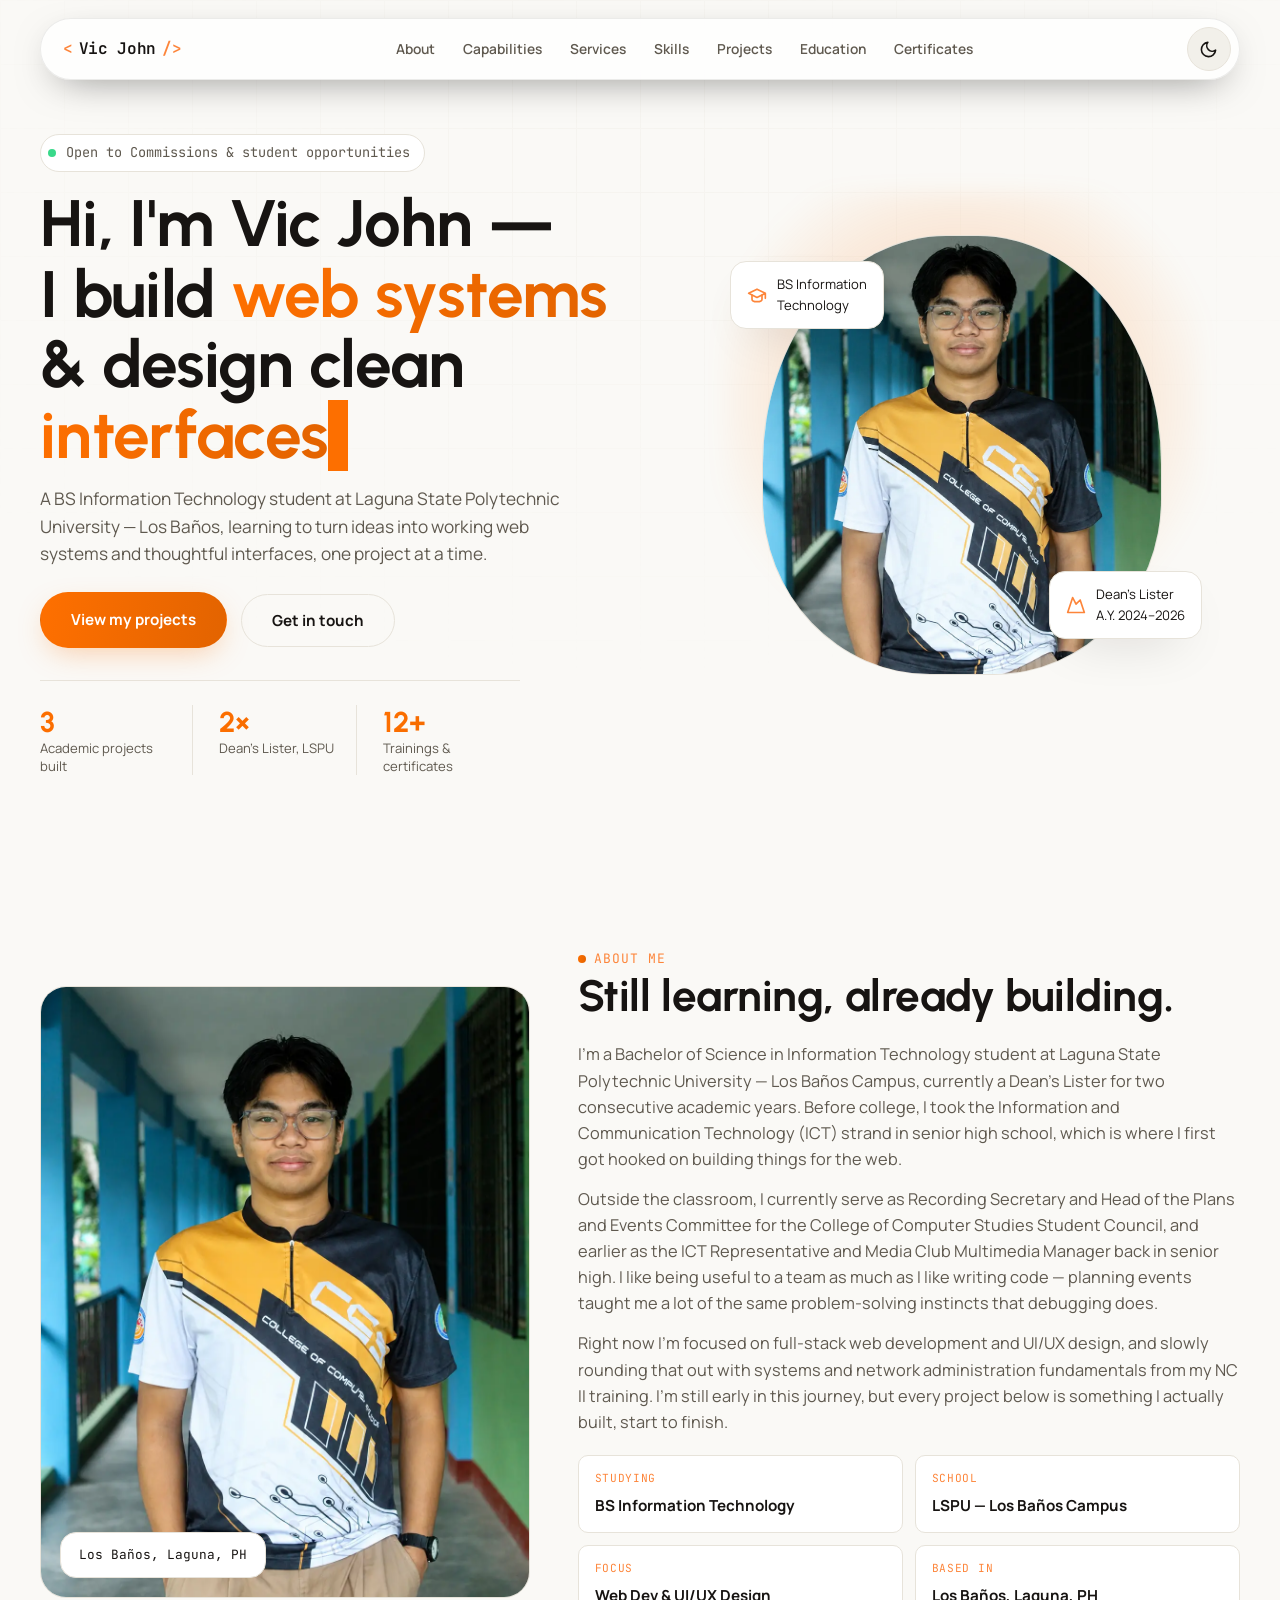
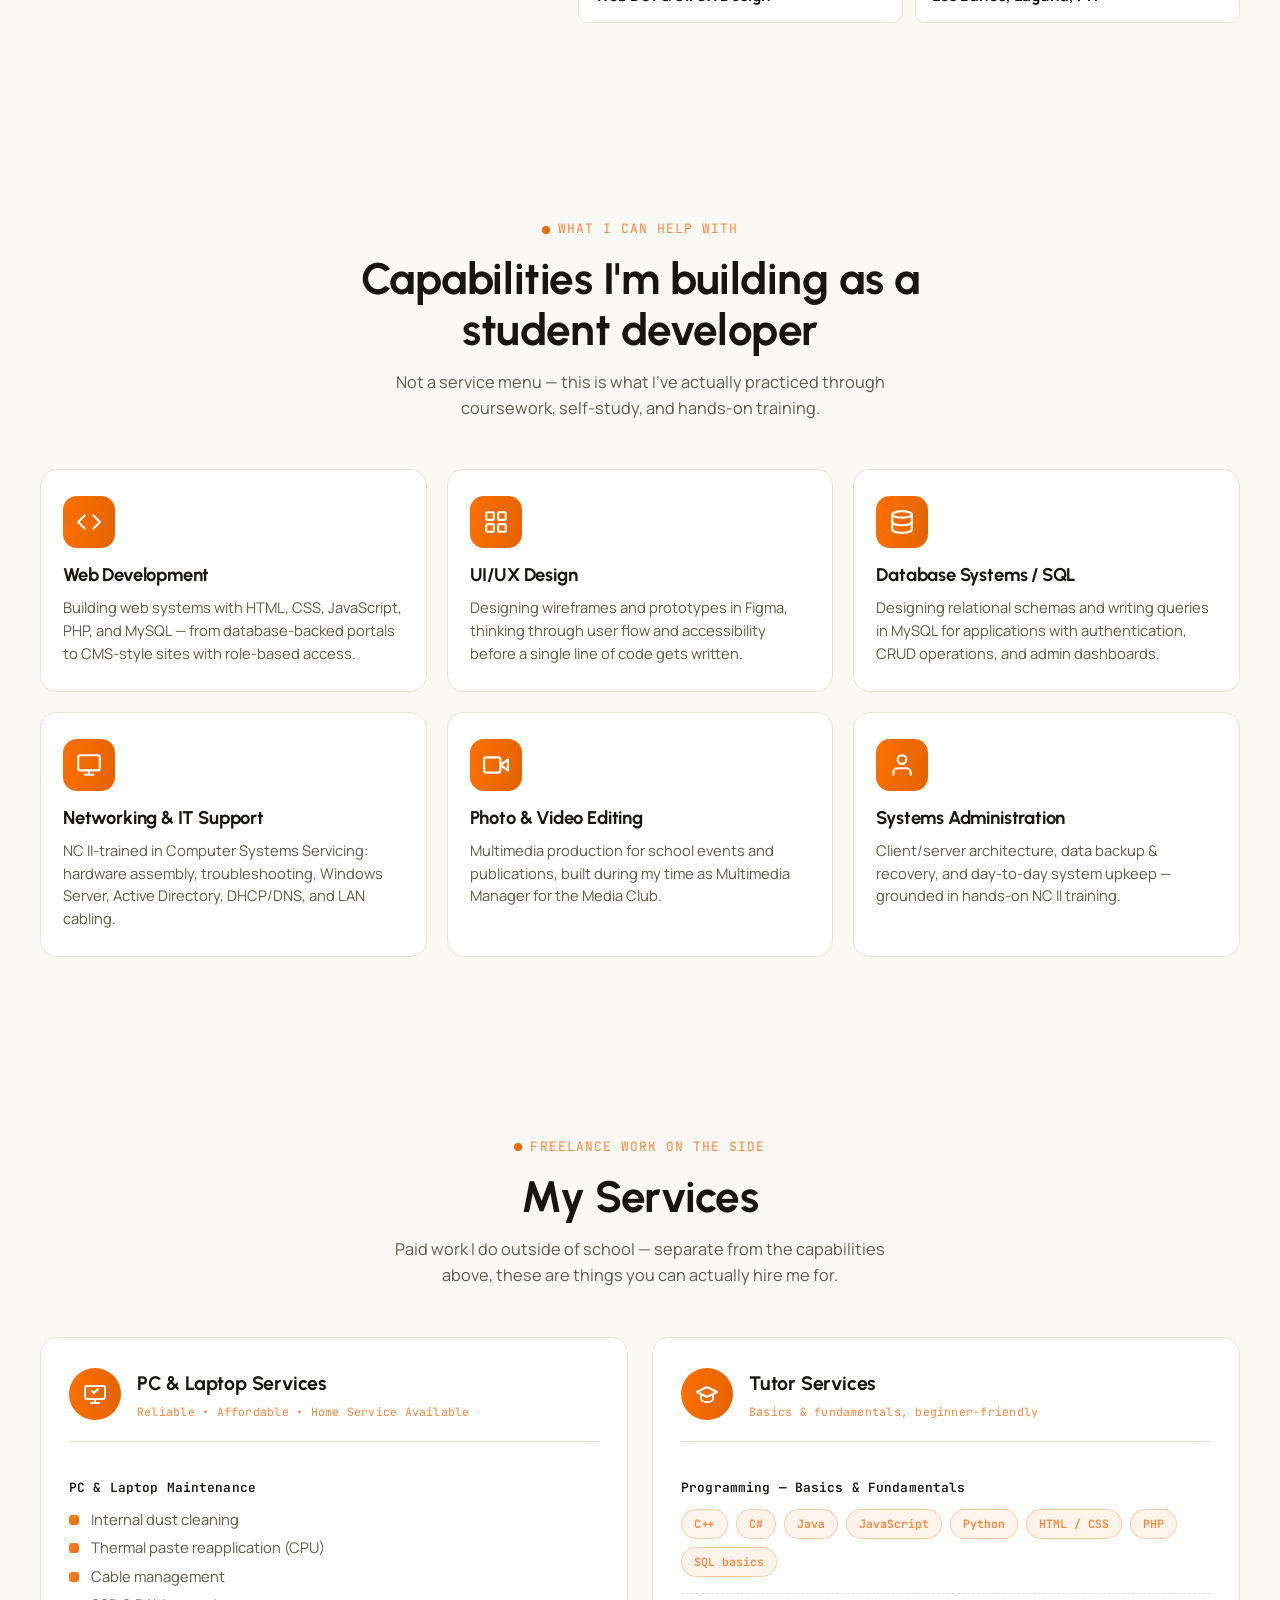
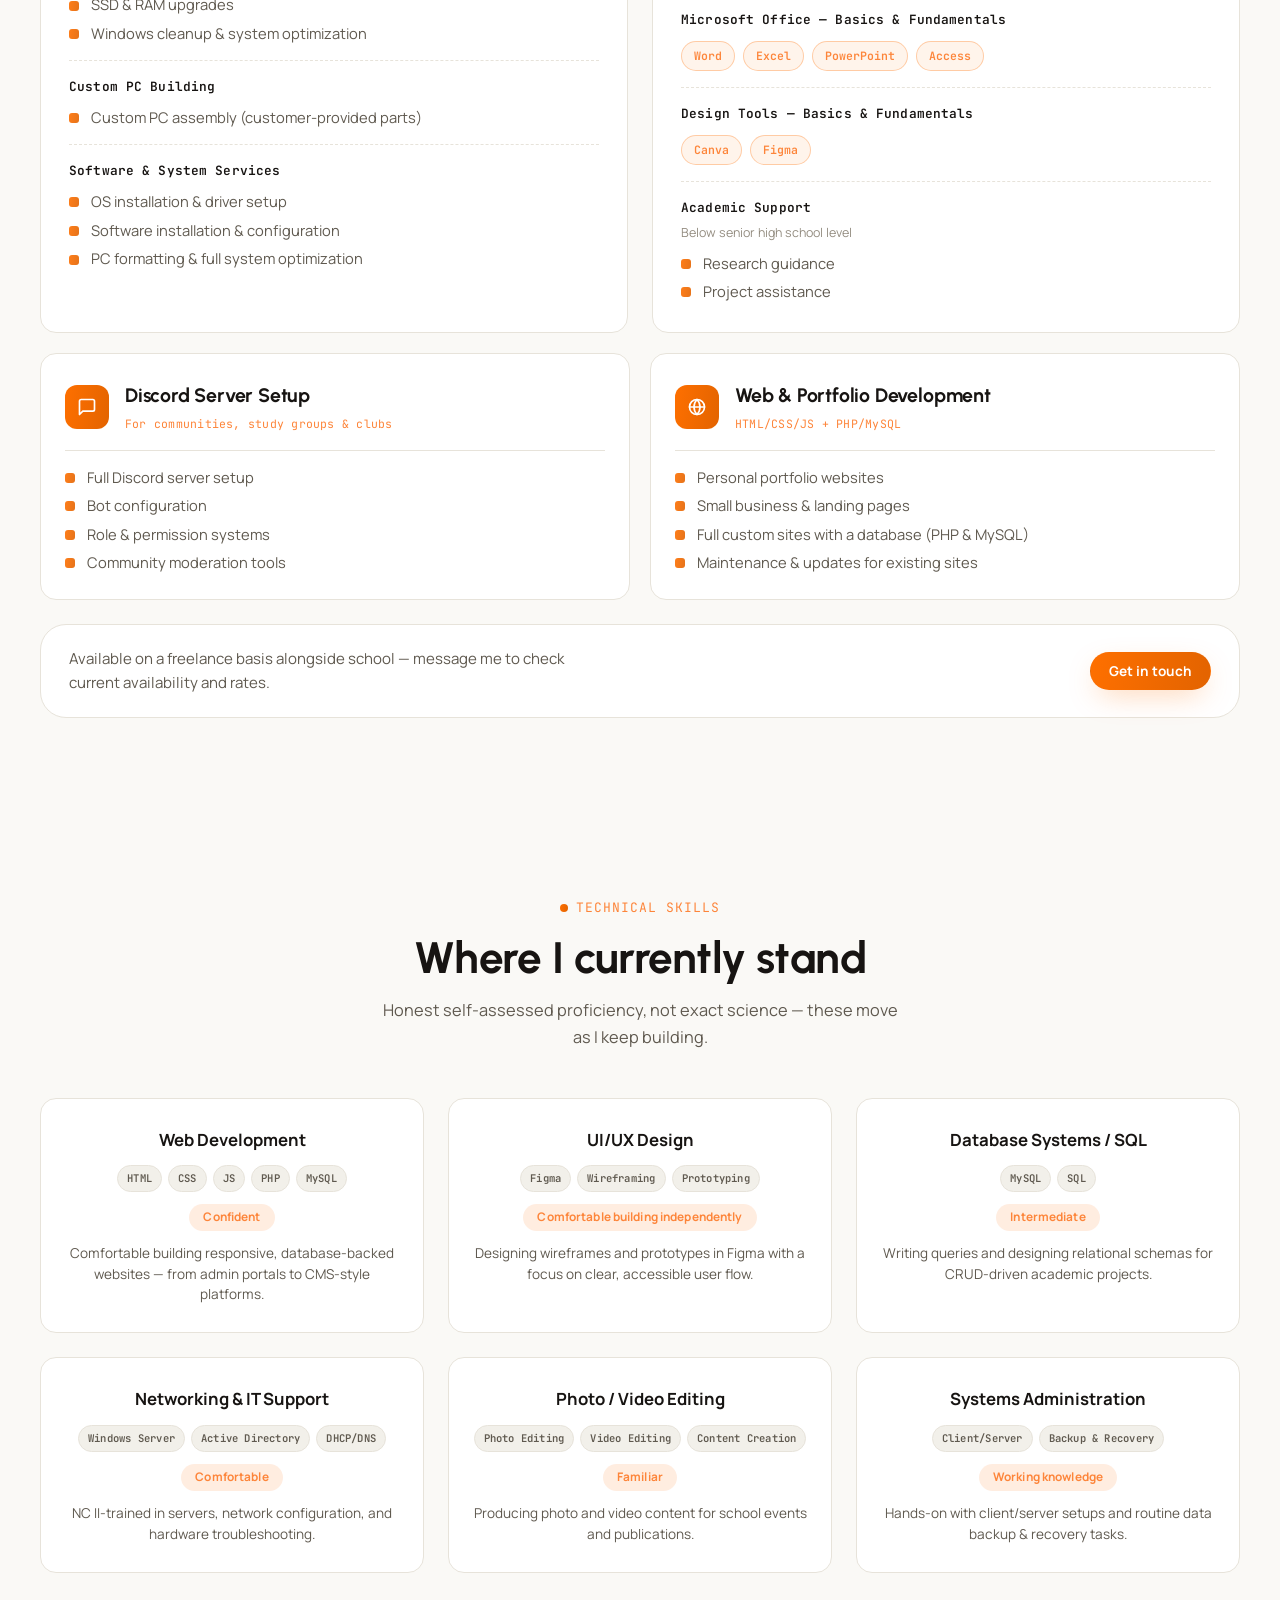
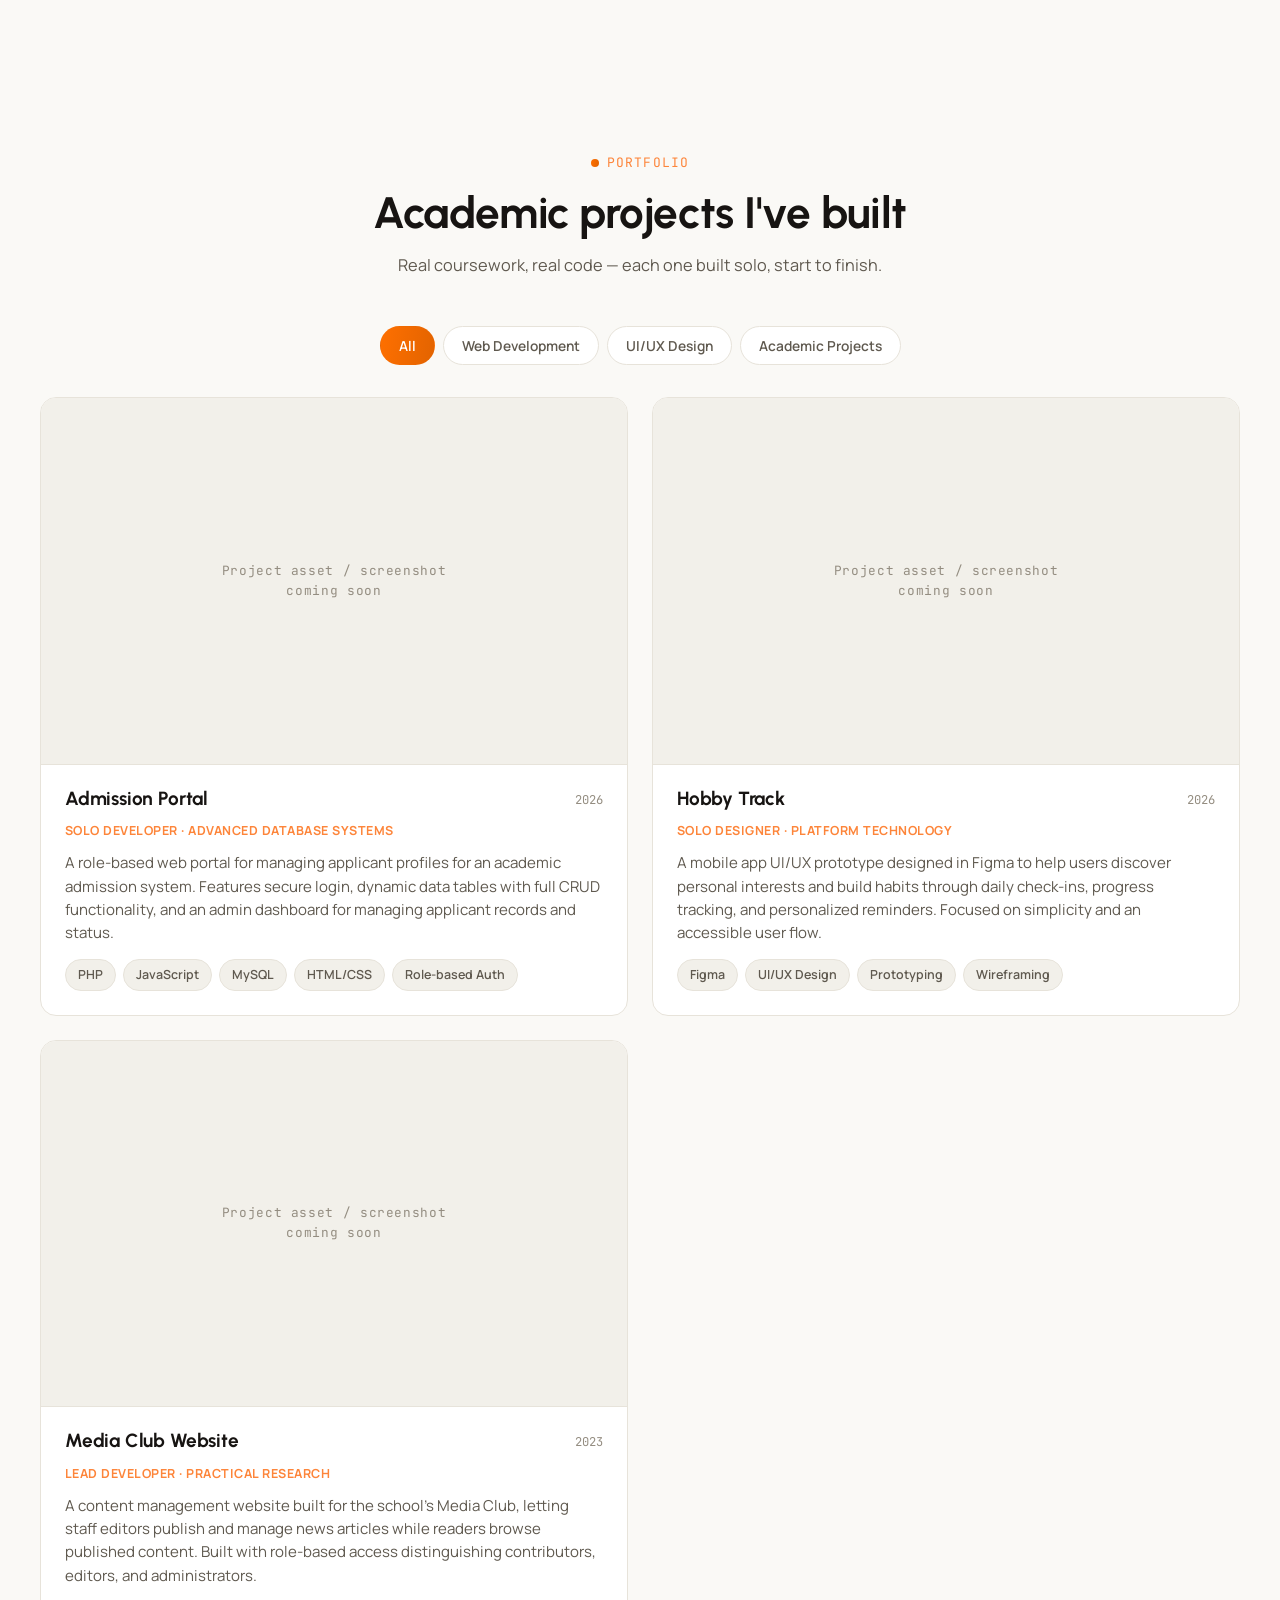
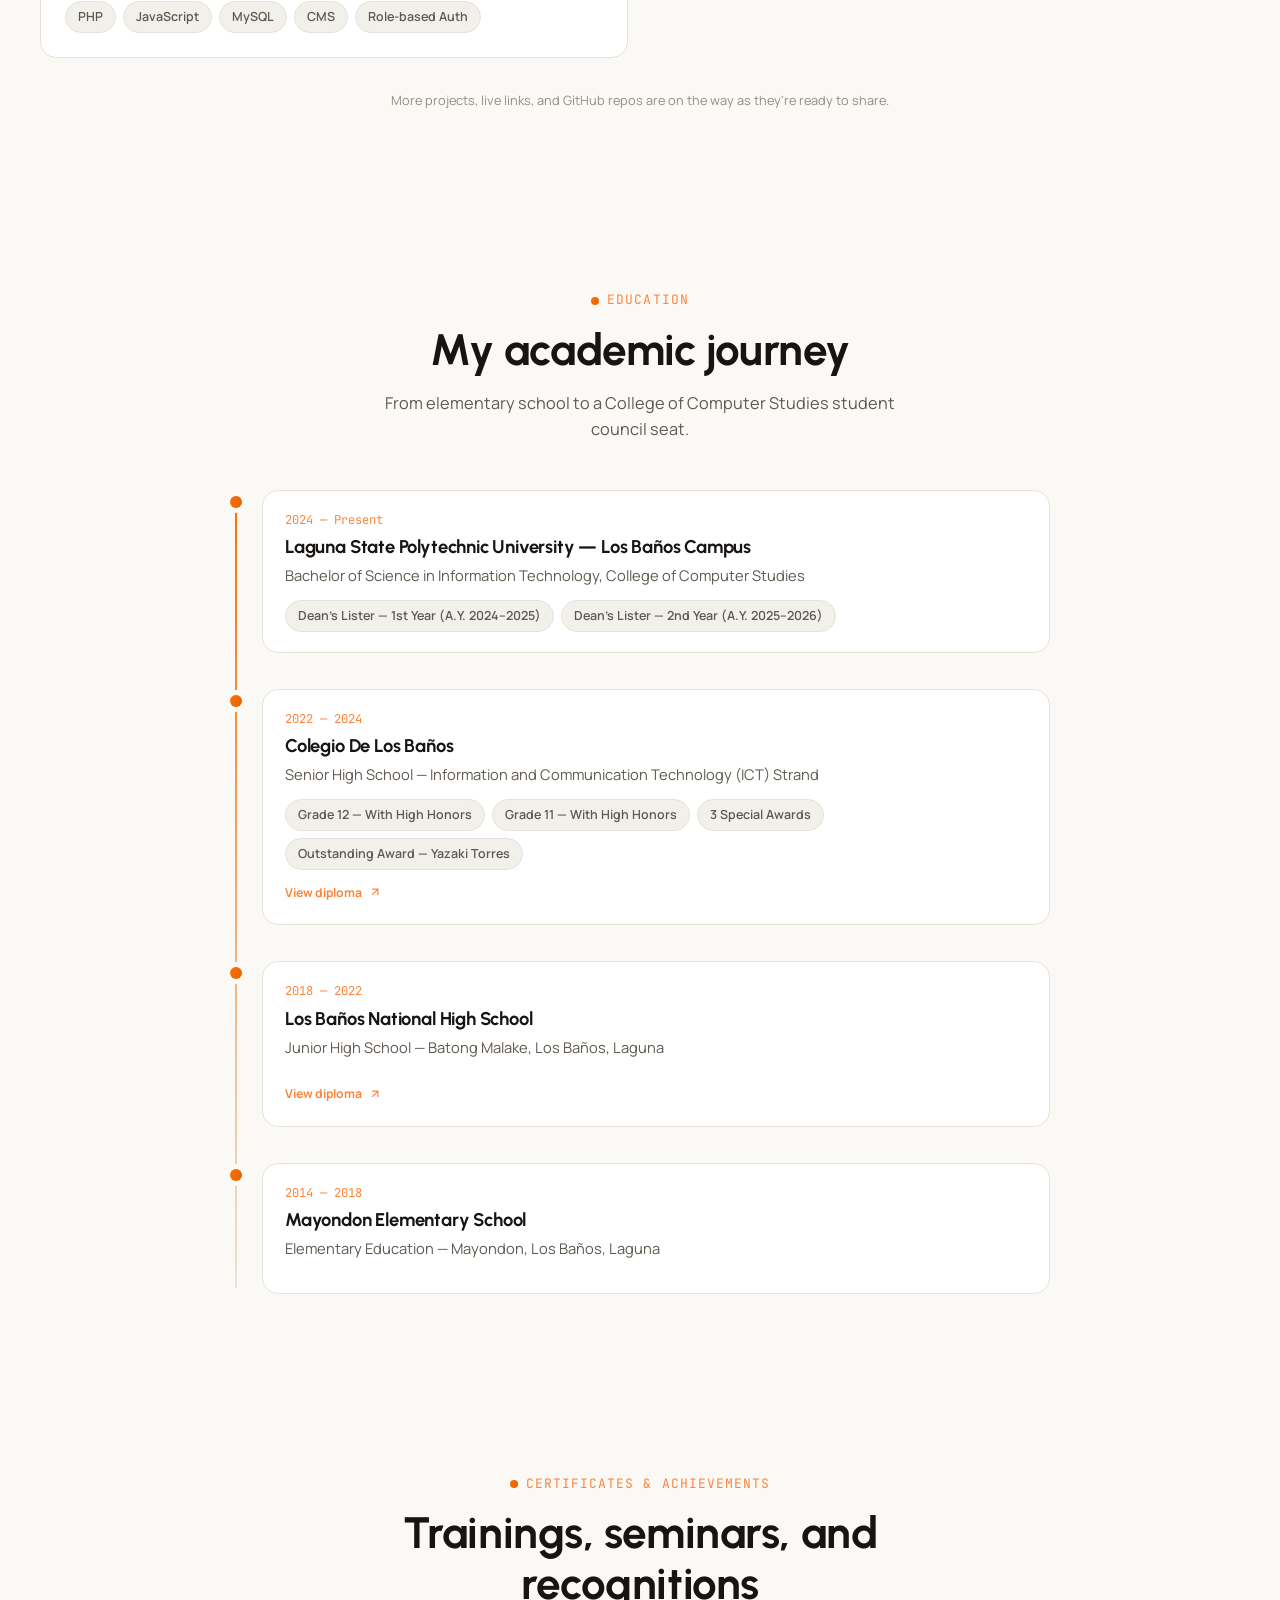
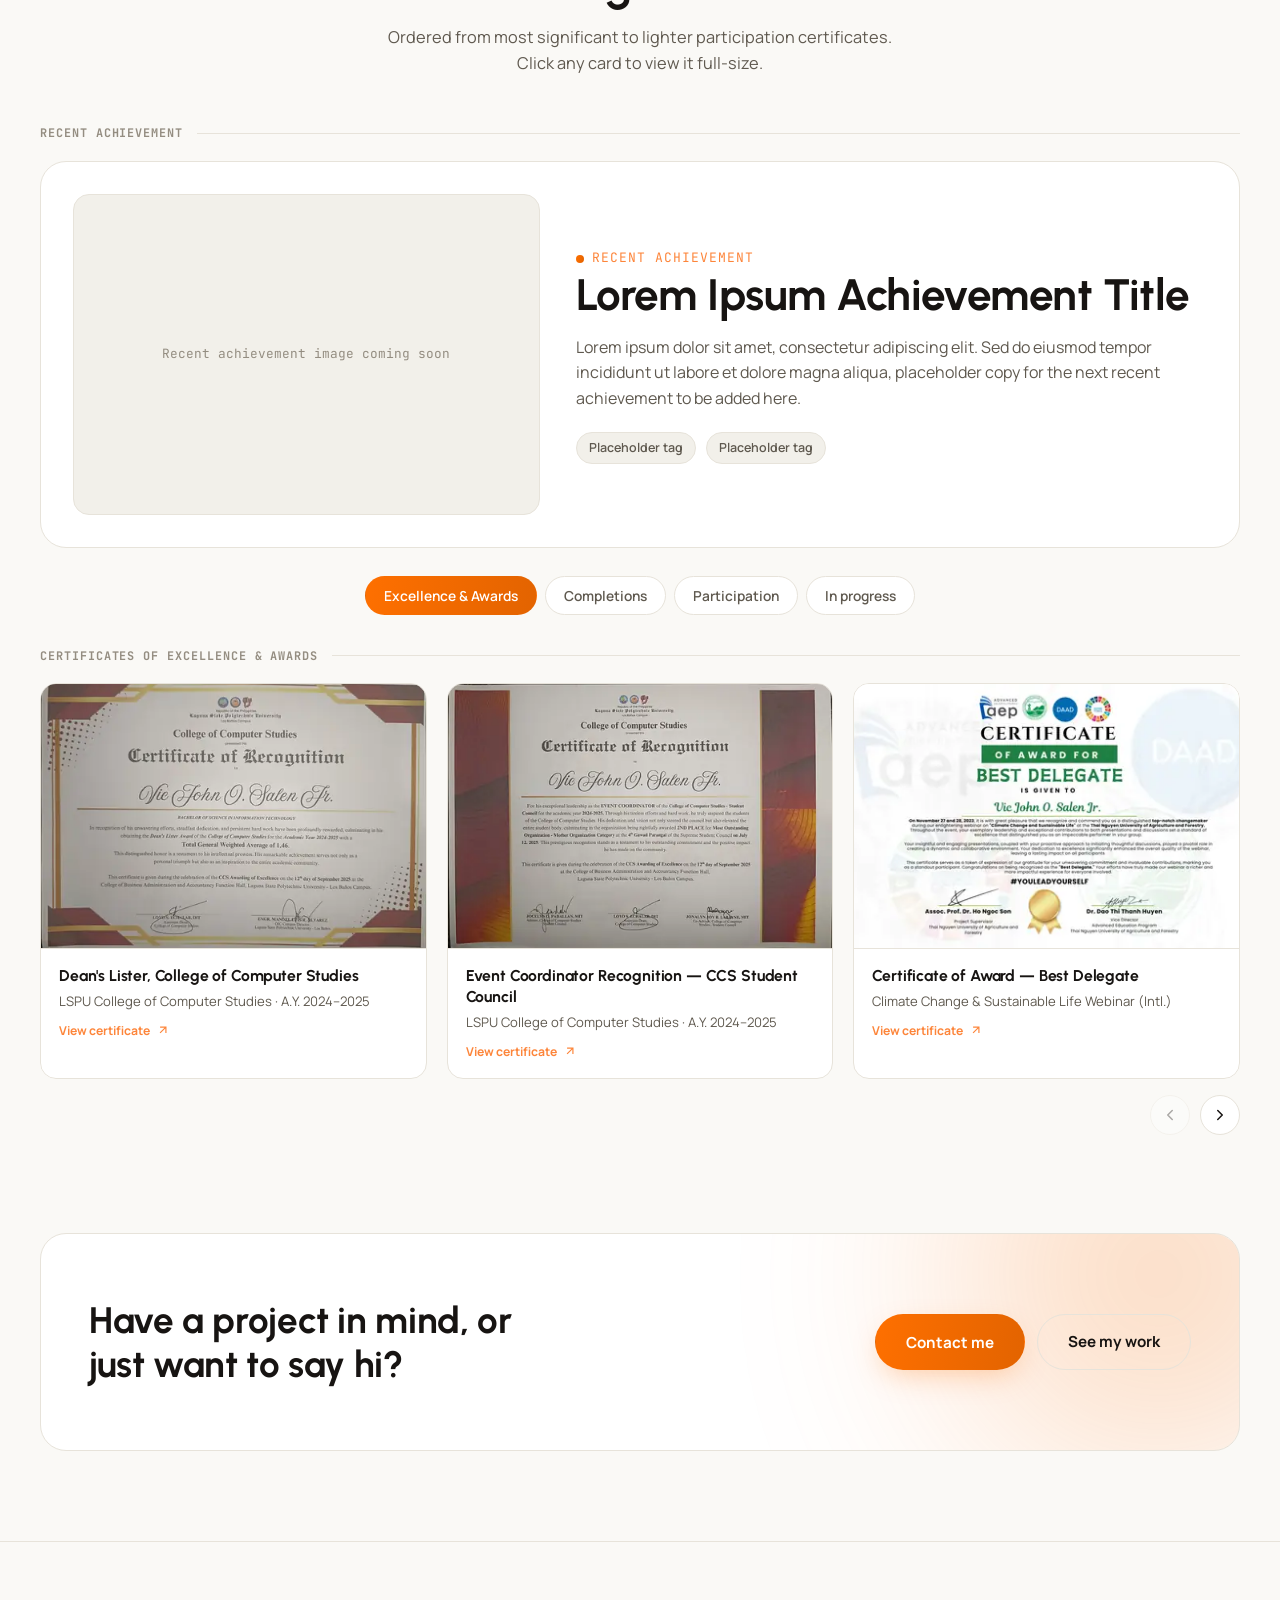
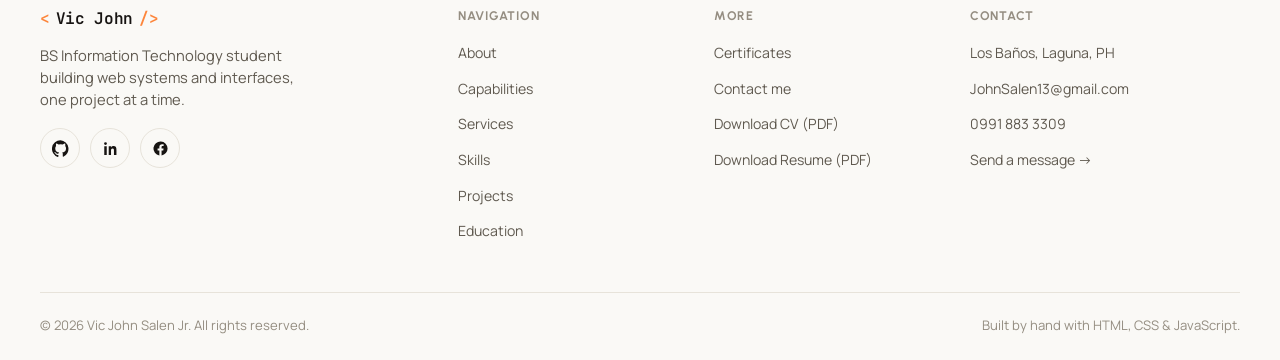
==== commit d775ddfd: "Enhance certificate modal with zoom functionality and navigation improvements" ====
--- a/index.html
+++ b/index.html
@@ -990,8 +990,8 @@
     <button class="modal-close" id="certModalClose" aria-label="Close certificate viewer">
       <svg viewBox="0 0 24 24" fill="none" stroke="currentColor" stroke-width="2" stroke-linecap="round"><path d="M18 6 6 18M6 6l12 12"/></svg>
     </button>
-    <div class="cert-modal-media">
-      <img src="" alt="" class="cert-modal-img" id="certModalImg">
+    <div class="cert-modal-media" id="certModalMedia">
+      <img src="" alt="" class="cert-modal-img" id="certModalImg" draggable="false">
       <div class="cert-modal-status cert-modal-loading" aria-hidden="true">
         <span class="cert-spinner"></span>
       </div>
@@ -999,6 +999,15 @@
         <svg viewBox="0 0 24 24" fill="none" stroke="currentColor" stroke-width="2" stroke-linecap="round" stroke-linejoin="round"><path d="M21 15V6a2 2 0 0 0-2-2H5a2 2 0 0 0-2 2v12a2 2 0 0 0 2 2h9M21 15l-5-5L5 21M3 3l18 18"/></svg>
         <span>Couldn't load this certificate. Please try again.</span>
       </div>
+      <div class="cert-zoom-controls" id="certZoomControls">
+        <button type="button" class="cert-zoom-btn" id="certZoomOut" aria-label="Zoom out" disabled>
+          <svg viewBox="0 0 24 24" fill="none" stroke="currentColor" stroke-width="2" stroke-linecap="round"><path d="M5 12h14"/></svg>
+        </button>
+        <button type="button" class="cert-zoom-btn cert-zoom-reset" id="certZoomReset" aria-label="Reset zoom" disabled>100%</button>
+        <button type="button" class="cert-zoom-btn" id="certZoomIn" aria-label="Zoom in">
+          <svg viewBox="0 0 24 24" fill="none" stroke="currentColor" stroke-width="2" stroke-linecap="round"><path d="M12 5v14M5 12h14"/></svg>
+        </button>
+      </div>
     </div>
     <div class="cert-modal-body">
       <h2 id="certModalTitle"></h2>
--- a/css/components.css
+++ b/css/components.css
@@ -312,8 +312,16 @@
   min-width:0;
   height:100%;
 }
-.hero-stat:last-child{ border-right:none; padding-right:none; }
-.hero-stat:not(:first-child){ padding-left:16px; }
+/* The bordered-divider treatment (border-right between stats, none on the
+   last item) is a desktop-only affordance — it only makes sense once
+   .hero-stats is the plain, non-card divider row below. Scoping it to
+   min-width:981px keeps it from leaking into (and clipping) the bordered
+   stat "cards" used from tablet down through mobile — see the ≤980px
+   block below, where each .hero-stat gets its own full border instead. */
+@media (min-width:981px){
+  .hero-stat:last-child{ border-right:none; padding-right:0; }
+  .hero-stat:not(:first-child){ padding-left:16px; }
+}
 .hero-stat b{
   display:block;
   font-family:var(--font-display);
@@ -385,11 +393,35 @@
   .hero .container{ grid-template-columns:1fr; text-align:center; }
   .hero-lede{ margin-inline:auto; }
   .hero-cta{ justify-content:center; }
-  .hero-stats{ margin-inline:auto; }
   .hero-visual{ order:-1; margin-bottom:20px; }
   .hero-photo-wrap{ width:min(78%, 320px); }
   .hero-badge-1{ left:0; }
   .hero-badge-2{ right:0; }
+
+  /* Carry the mobile "bordered stat card" composition up into tablet
+     instead of the bare divider row above — same 3-column layout and
+     hierarchy as mobile, just with padding/type that scales up with
+     the viewport via clamp() rather than jumping straight to a
+     desktop-only treatment. */
+  .hero-stats{
+    display:grid;
+    grid-template-columns:repeat(3, 1fr);
+    gap:clamp(8px, 1.6vw, 14px);
+    border-top:none;
+    padding-top:0;
+    margin-inline:auto;
+    max-width:560px;
+  }
+  .hero-stat{
+    min-width:0;
+    border:1px solid var(--surface-border);
+    border-radius:var(--radius-md);
+    background:var(--bg-elevated);
+    padding:clamp(10px, 1.8vw + 6px, 18px) clamp(8px, 1.6vw + 4px, 16px);
+    text-align:center;
+  }
+  .hero-stat b{ font-size:clamp(1.05rem, .9rem + 1.1vw, 1.6rem); }
+  .hero-stat span{ font-size:clamp(.68rem, .62rem + .35vw, .85rem); line-height:1.3; }
 }
 @media (max-width:640px){
   .hero-photo-wrap{ width:min(62%, 260px); }
@@ -454,26 +486,15 @@
     font-size:.78rem;
   }
 
-  /* Compact 3-column stat grid — all three visible at once, no scrolling */
+  /* Compact 3-column stat grid — all three visible at once, no scrolling.
+     Sizing/padding/type still come from the shared ≤980px card rules
+     above (they scale down via clamp); this just lets the row go full
+     width instead of capping at the tablet max-width. */
   .hero-stats{
-    display:grid;
-    grid-template-columns:repeat(3, 1fr);
     gap:8px;
-    border-top:none;
-    padding-top:0;
     margin-inline:0;
     max-width:none;
   }
-  .hero-stat{
-    min-width:0;
-    border:1px solid var(--surface-border);
-    border-radius:var(--radius-md);
-    background:var(--bg-elevated);
-    padding:10px 8px;
-    text-align:center;
-  }
-  .hero-stat b{ font-size:1.05rem; }
-  .hero-stat span{ font-size:.66rem; line-height:1.3; }
 }
 
 /* ==========================================================================
@@ -1510,6 +1531,11 @@
   background:var(--bg-elevated-2);
   display:flex; align-items:center; justify-content:center;
   flex-shrink:0;
+  z-index:5; /* .modal-close is the first child of .modal, but sibling
+                content further down the DOM (e.g. .cert-modal-media) is
+                itself position:relative — without an explicit z-index
+                here, later DOM order would win and paint over/under this
+                button, making it invisible and unclickable. */
 }
 .modal-close svg{ width:16px; height:16px; }
 .modal-close:hover{ border-color:var(--accent-400); color:var(--accent-400); }
@@ -1549,10 +1575,79 @@
 .form-success.show{ display:flex; }
 
 .cert-modal{ max-width:820px; padding:0; overflow:hidden; }
-.cert-modal-media{ position:relative; min-height:180px; background:var(--bg-elevated-2); }
-.cert-modal-img{ width:100%; max-height:64vh; object-fit:contain; background:var(--bg-elevated-2); display:block; }
+.cert-modal-media{
+  position:relative;
+  min-height:180px;
+  background:var(--bg-elevated-2);
+  overflow:hidden; /* keeps a zoomed/panned image fully contained — never
+                       leaks into page-level scroll, no matter the pan/scale */
+}
+.cert-modal-img{
+  width:100%; max-height:64vh; object-fit:contain;
+  background:var(--bg-elevated-2); display:block;
+  touch-action:none; /* we drive pinch/pan ourselves — stop the browser's
+                         native page pinch-zoom/scroll from fighting it */
+  user-select:none; -webkit-user-select:none;
+  transform-origin:center center;
+  cursor:zoom-in;
+}
+.cert-modal-img.is-zoomed{ cursor:grab; }
+.cert-modal-img.is-panning{ cursor:grabbing; }
+/* Smooth transform for wheel/dblclick/button zoom; suppressed during an
+   active drag/pinch so panning tracks the pointer with zero lag. */
+.cert-modal-img.is-zoom-animated{ transition:transform .2s var(--ease); }
 .cert-modal.is-loading .cert-modal-img{ visibility:hidden; }
 .cert-modal.is-error .cert-modal-img{ display:none; }
+
+/* ---- Certificate zoom controls ---- */
+.cert-zoom-controls{
+  position:absolute;
+  right:14px; bottom:14px;
+  z-index:3;
+  display:flex;
+  align-items:center;
+  gap:2px;
+  padding:4px;
+  border-radius:var(--radius-pill);
+  background:rgba(18,17,16,.72);
+  backdrop-filter:blur(6px);
+  -webkit-backdrop-filter:blur(6px);
+  border:1px solid rgba(255,255,255,.14);
+  opacity:0;
+  visibility:hidden;
+  transform:translateY(6px);
+  transition:opacity .25s var(--ease), transform .25s var(--ease), visibility .25s;
+}
+/* Only offer zoom once a certificate has actually finished loading. */
+.cert-modal:not(.is-loading):not(.is-error) .cert-zoom-controls{
+  opacity:1; visibility:visible; transform:translateY(0);
+}
+.cert-zoom-btn{
+  display:flex; align-items:center; justify-content:center;
+  width:34px; height:34px;
+  border-radius:50%;
+  border:none;
+  background:transparent;
+  color:#fff;
+  flex-shrink:0;
+  transition:background .2s var(--ease), opacity .2s var(--ease);
+}
+.cert-zoom-btn svg{ width:16px; height:16px; }
+.cert-zoom-btn:hover:not(:disabled){ background:rgba(255,255,255,.16); }
+.cert-zoom-btn:disabled{ opacity:.4; cursor:default; }
+.cert-zoom-reset{
+  width:auto;
+  min-width:44px;
+  padding:0 8px;
+  border-radius:var(--radius-pill);
+  font-family:var(--font-mono);
+  font-size:.7rem;
+  font-weight:600;
+}
+@media (max-width:480px){
+  .cert-zoom-controls{ right:10px; bottom:10px; }
+  .cert-zoom-btn{ width:32px; height:32px; }
+}
 
 .cert-modal-status{
   position:absolute;
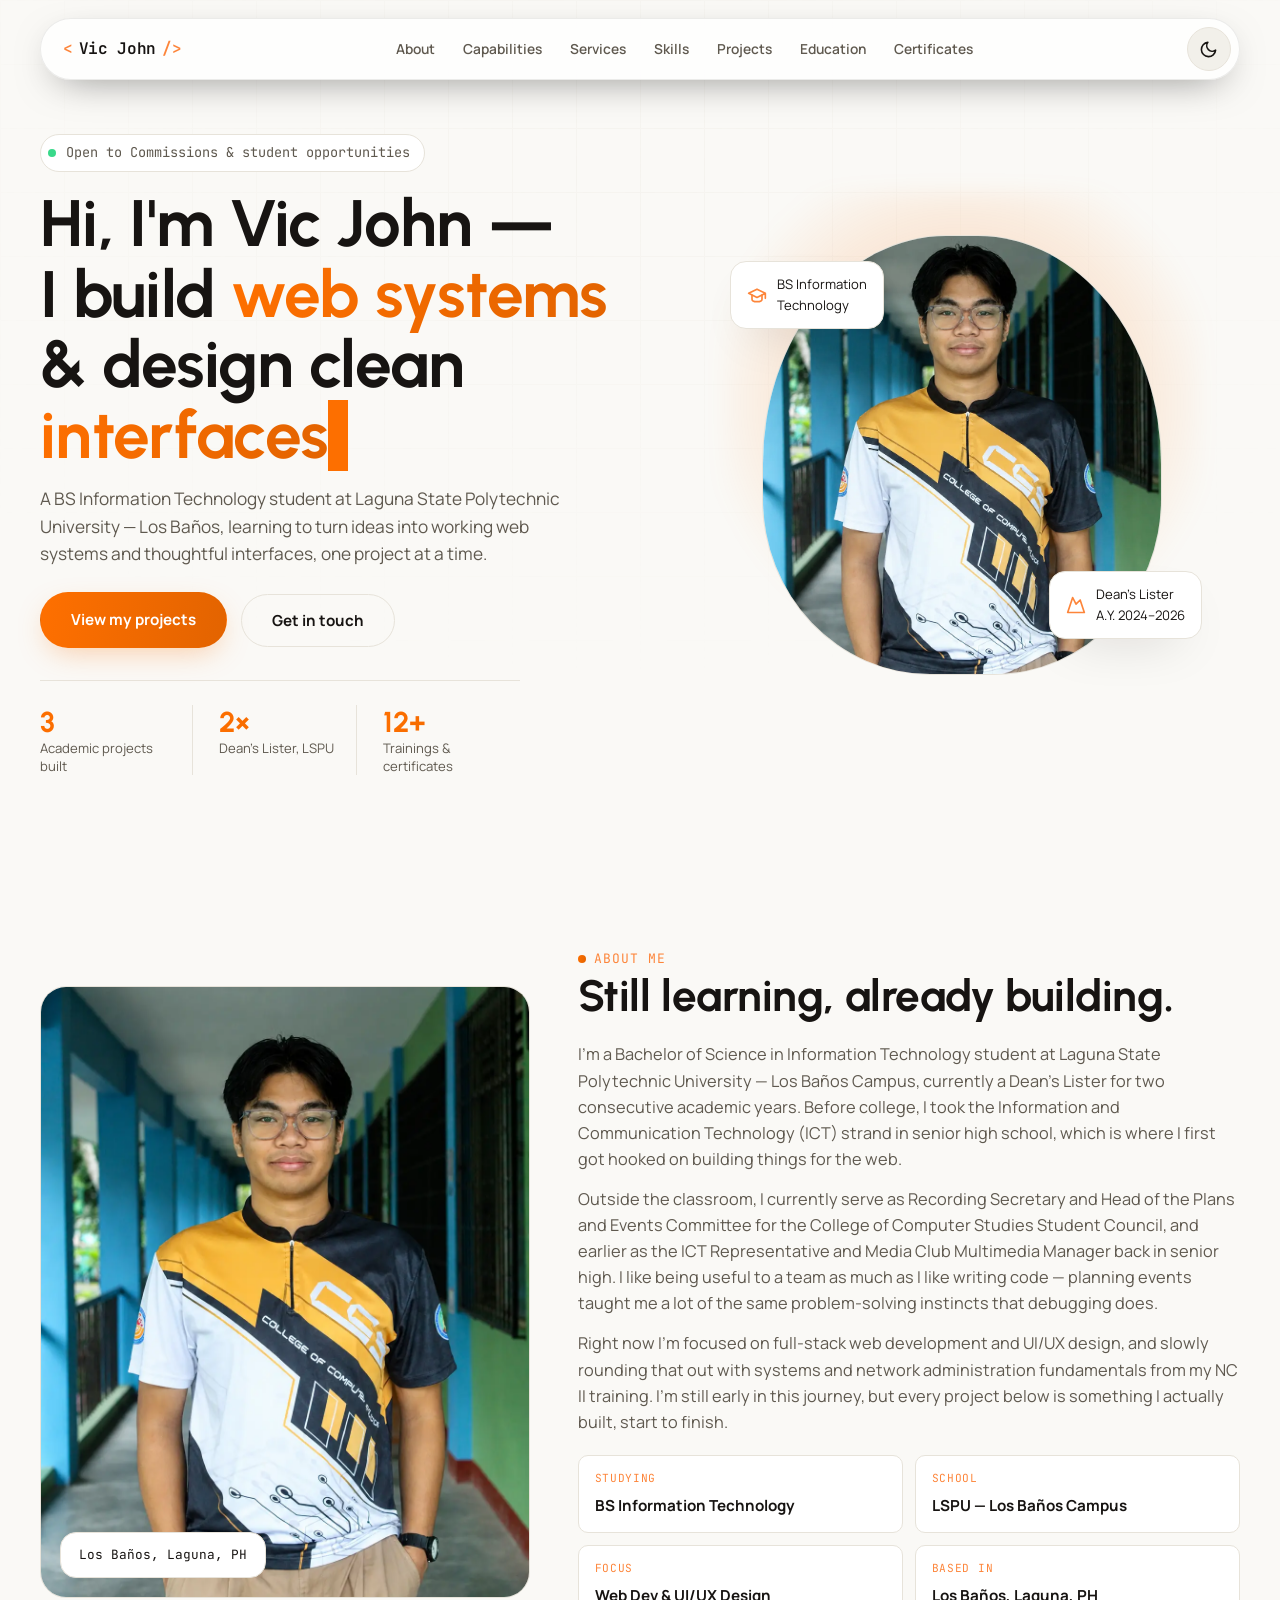
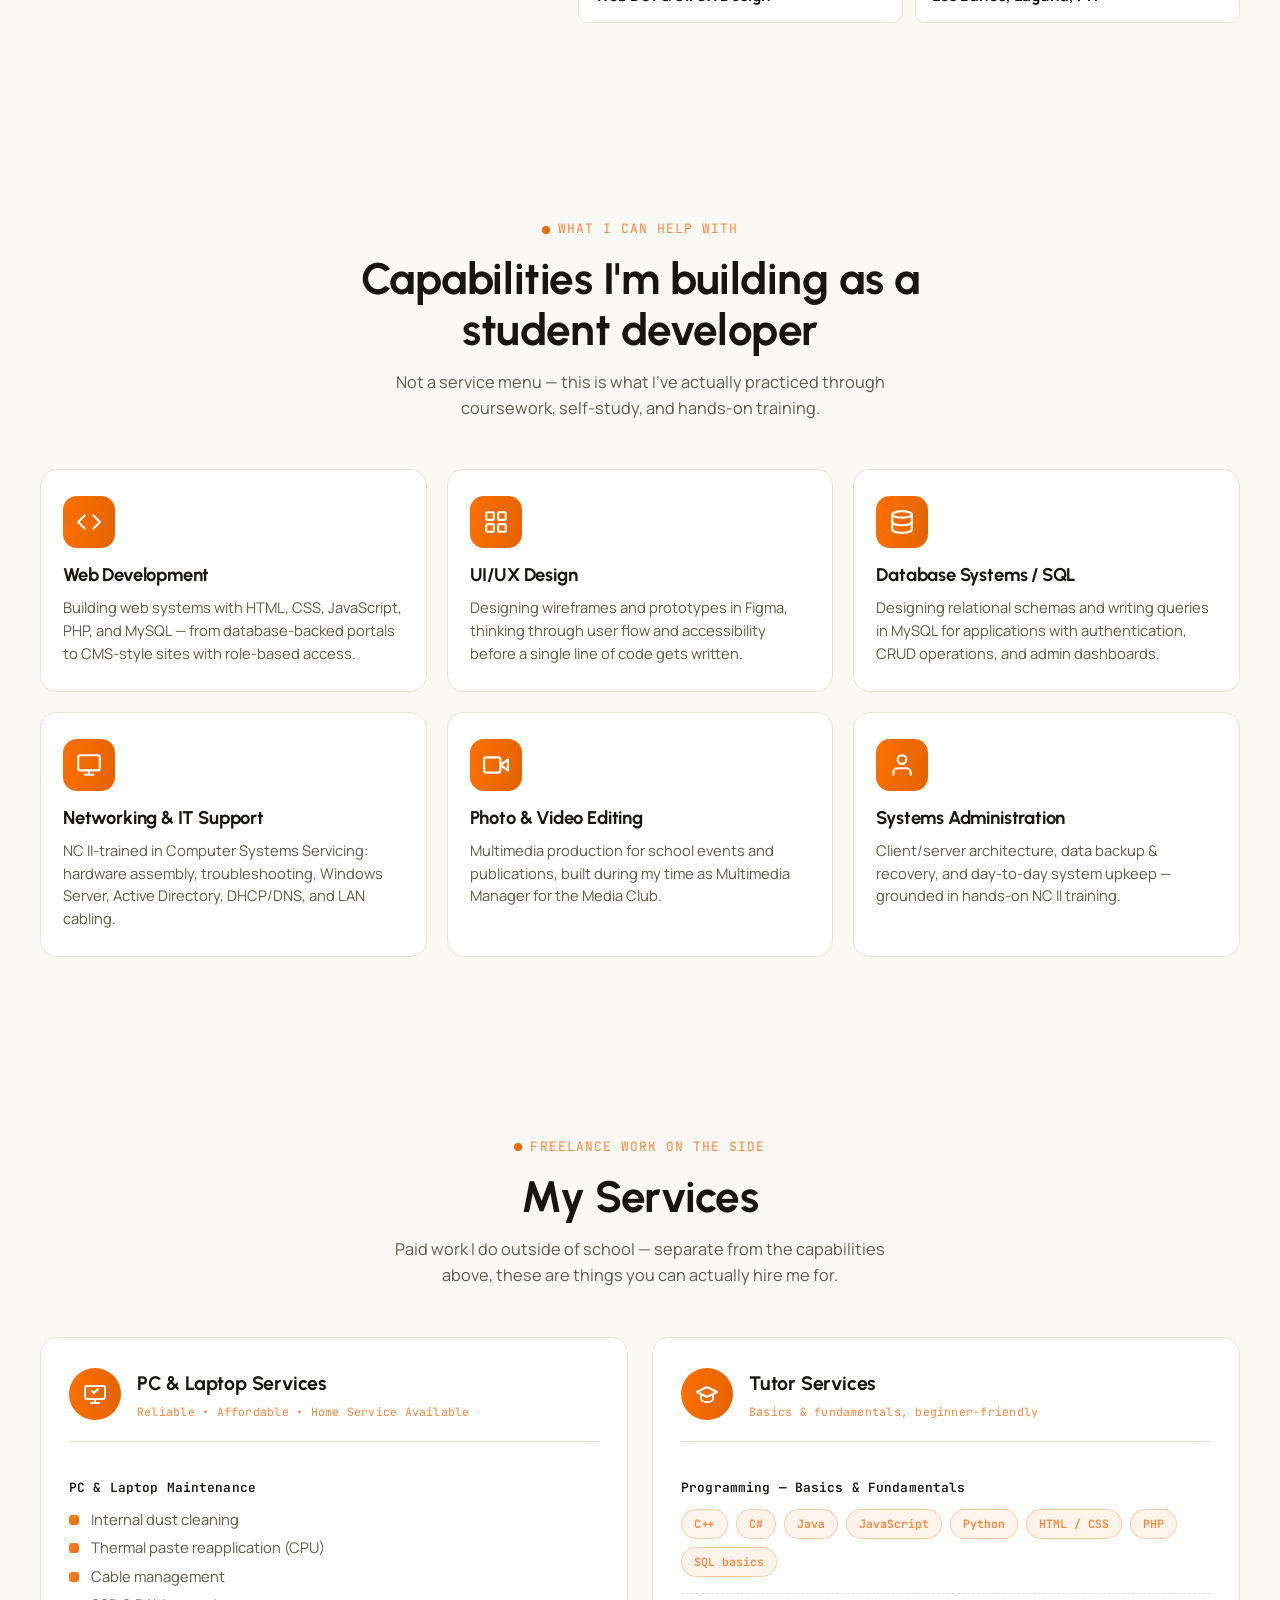
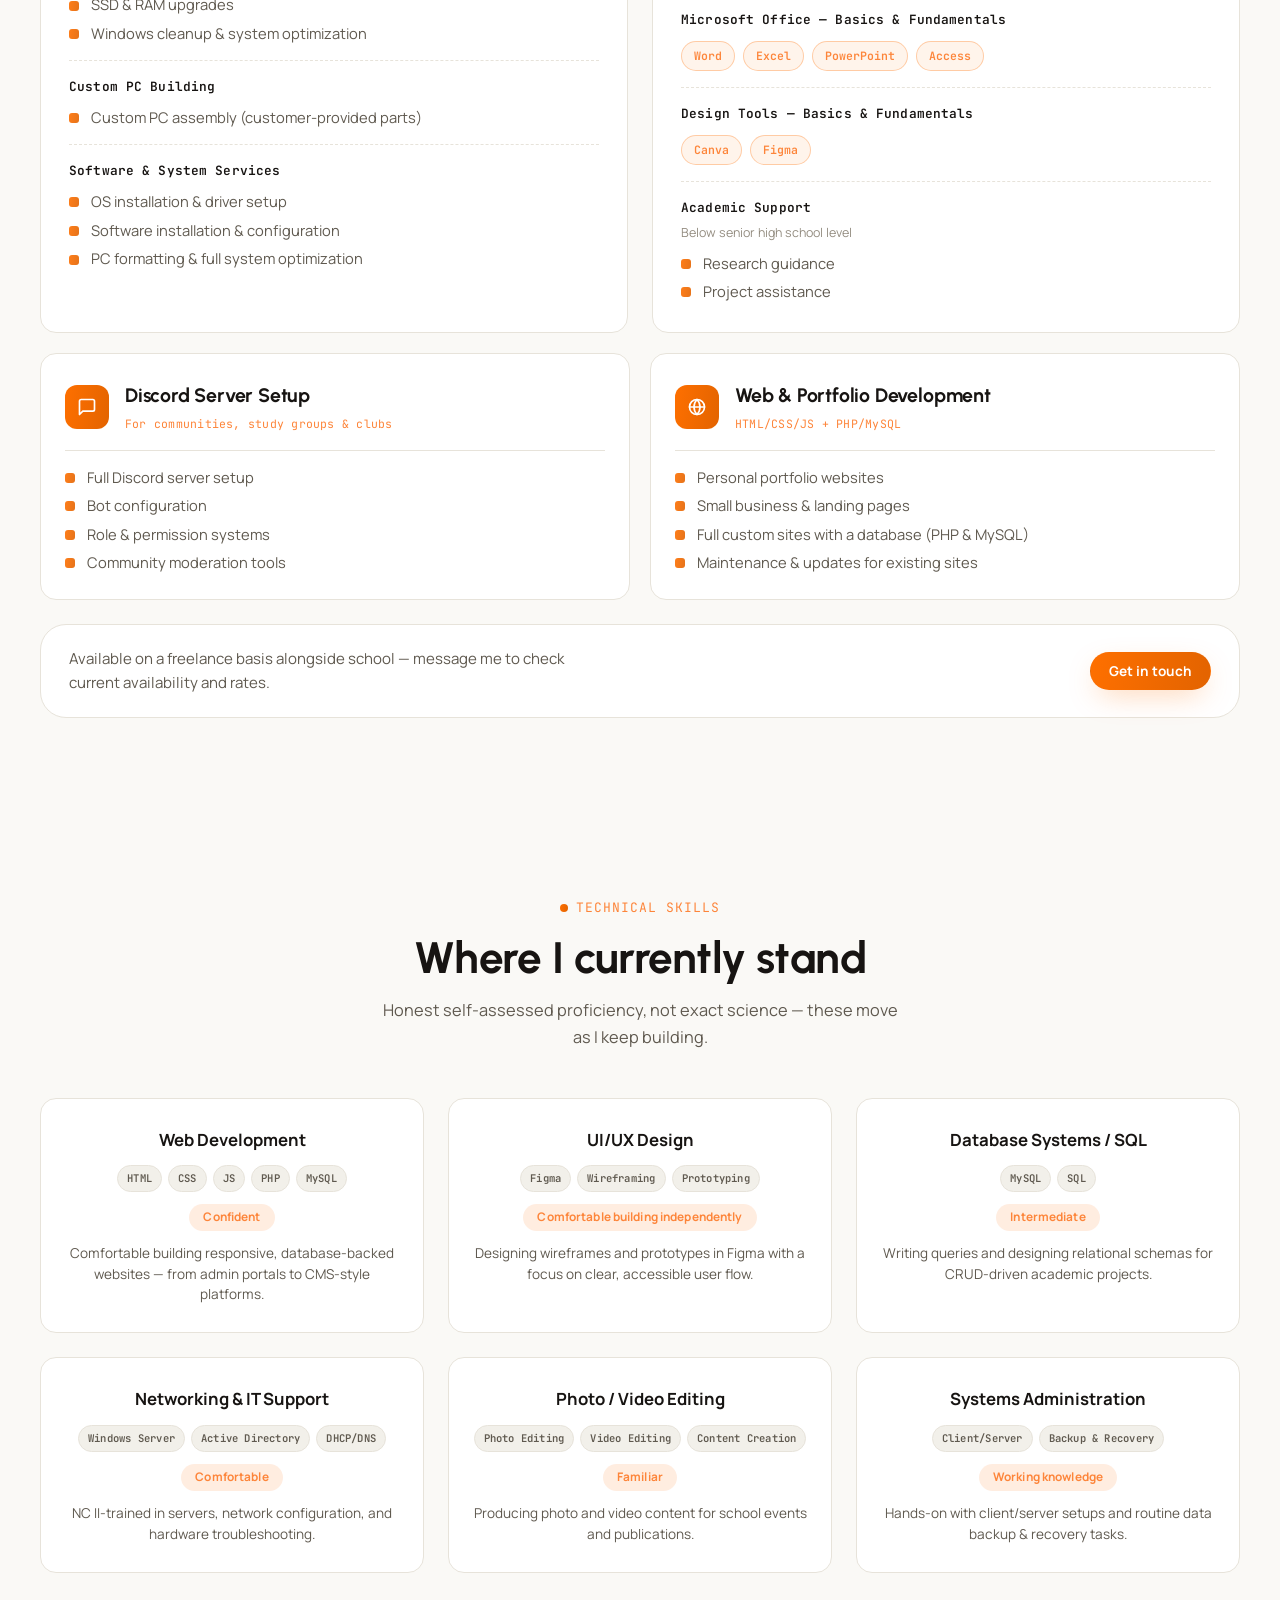
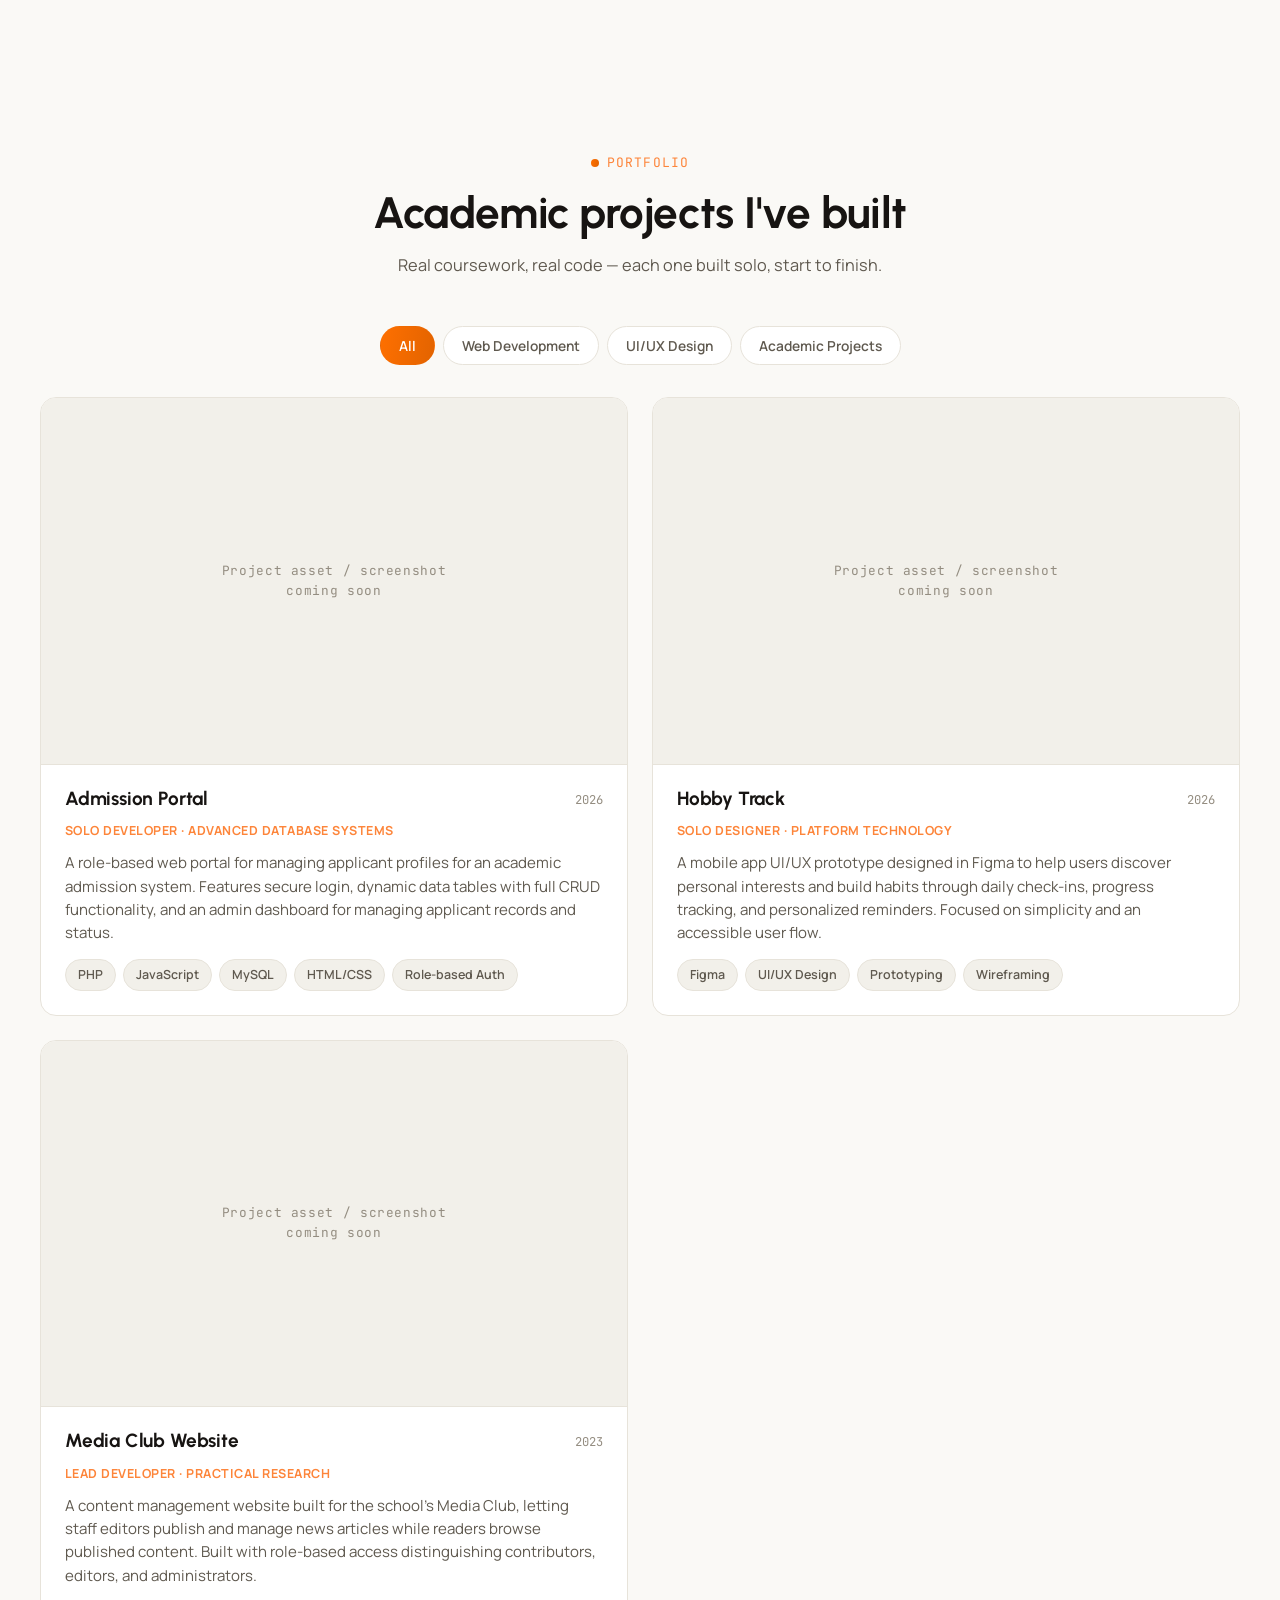
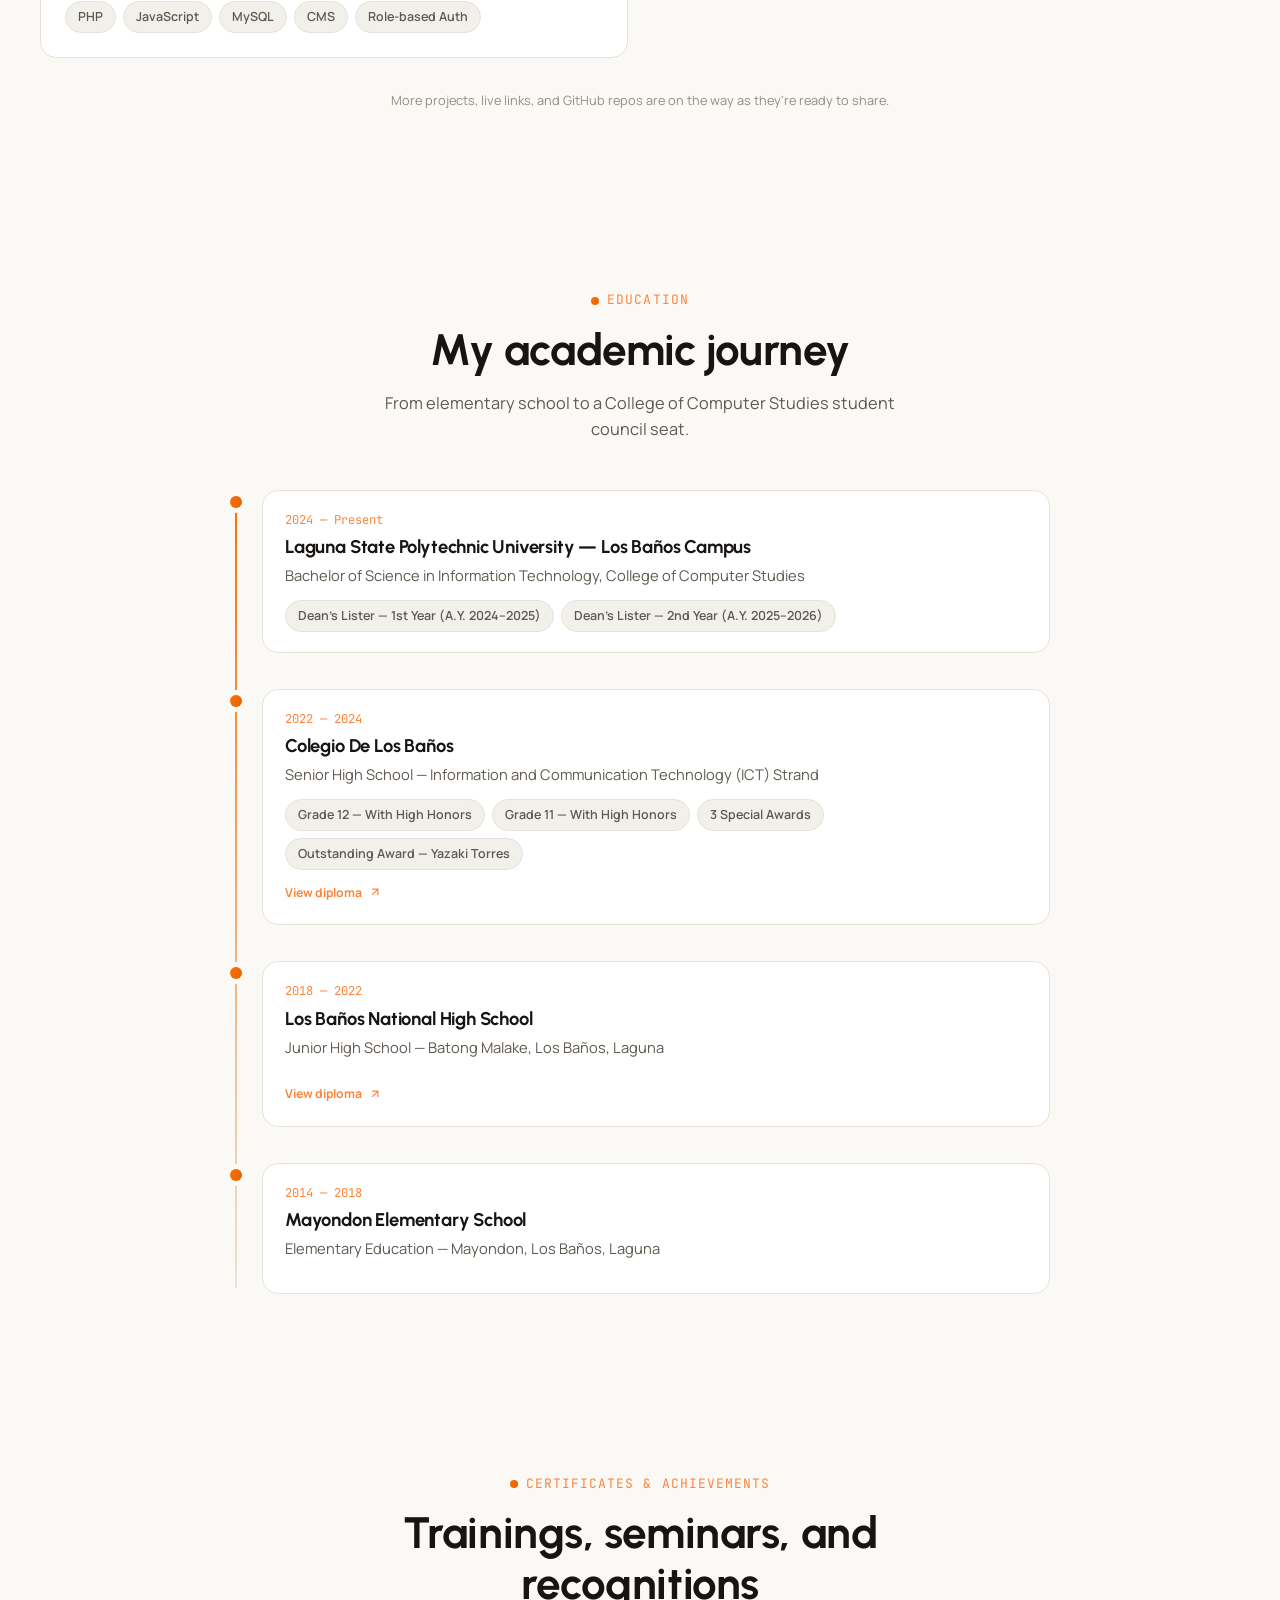
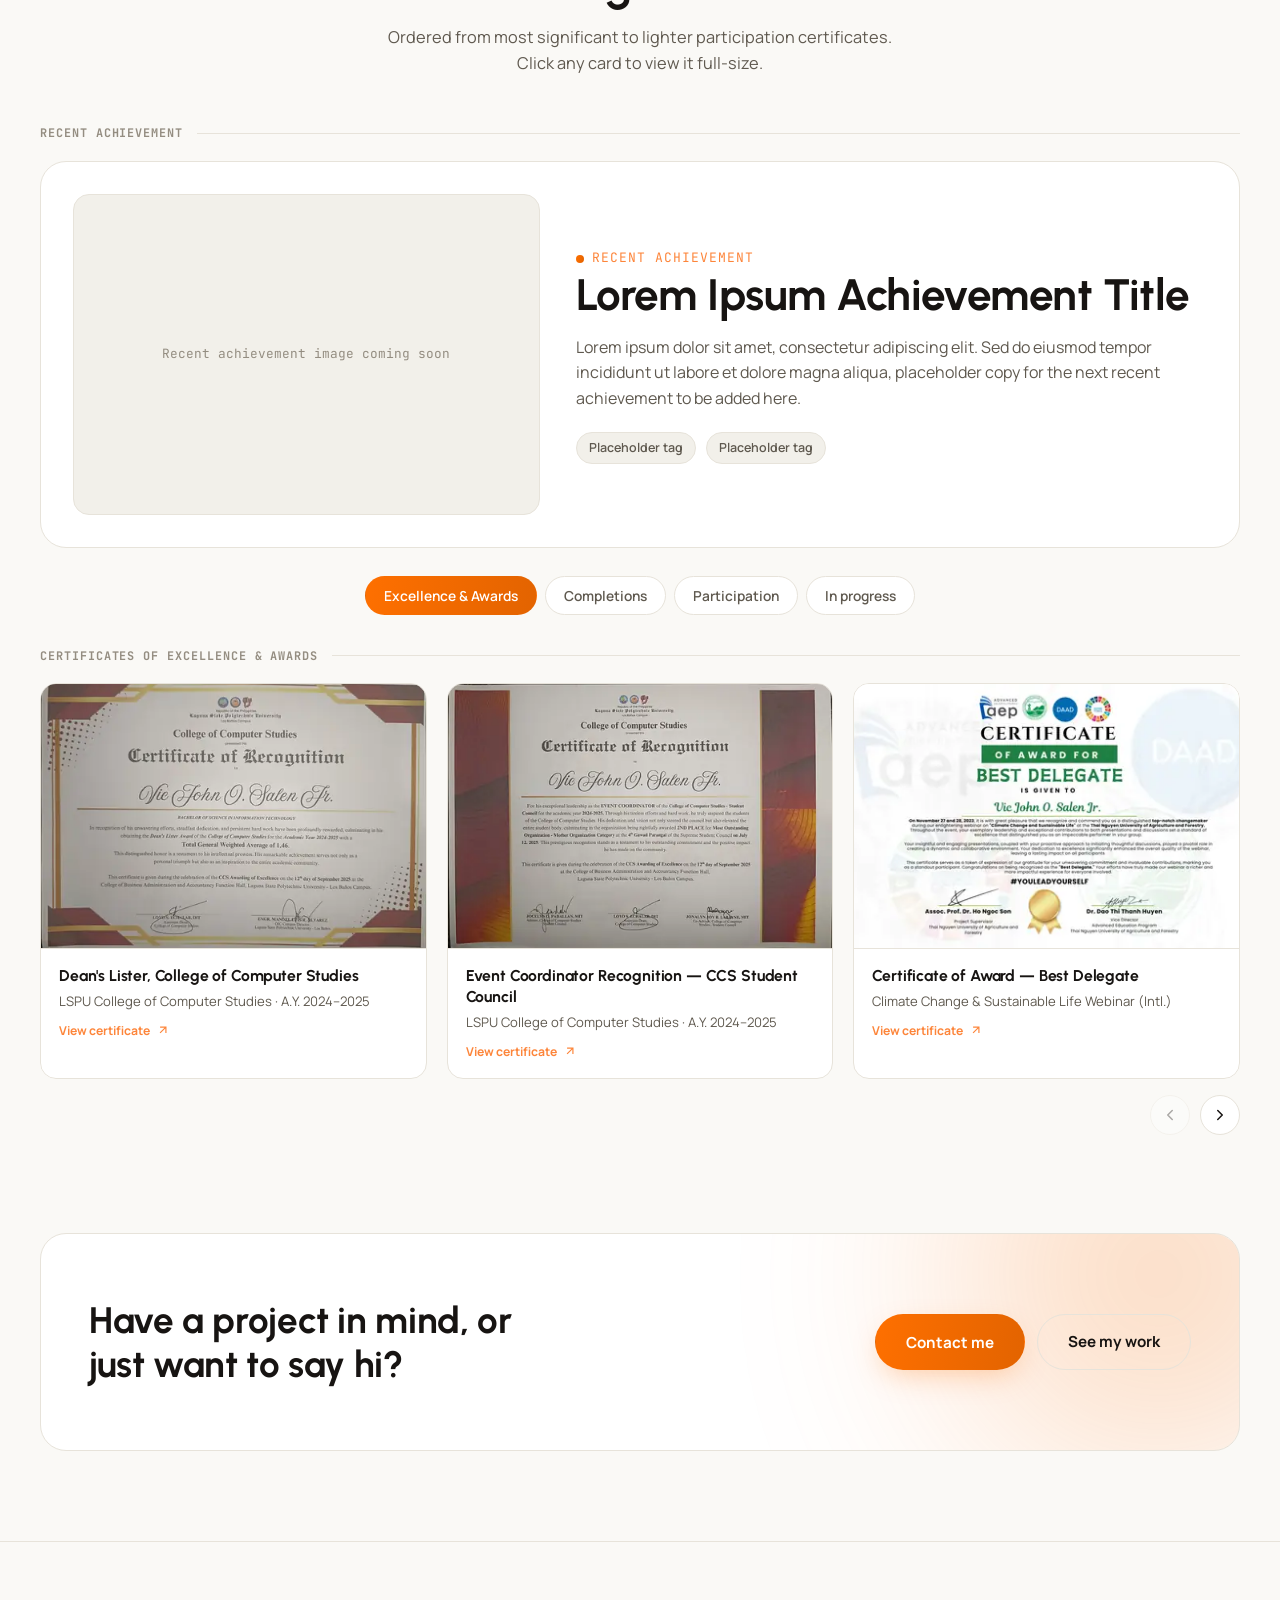
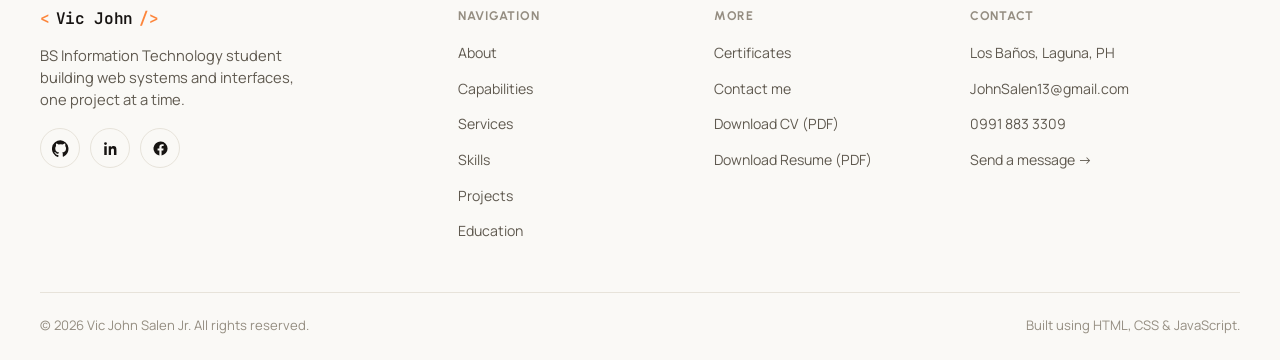
==== commit bc7cfea7: "Update page title and footer text" ====
--- a/index.html
+++ b/index.html
@@ -3,7 +3,7 @@
 <head>
 <meta charset="UTF-8">
 <meta name="viewport" content="width=device-width, initial-scale=1.0">
-<title>Vic John Salen Jr. — IT Student &amp; Web Developer</title>
+<title>Vic John Salen | Portfolio</title>
 <meta name="description" content="Portfolio of Vic John Salen Jr., a BS Information Technology student at Laguna State Polytechnic University focused on web development and UI/UX design.">
 
 <script>
@@ -948,7 +948,7 @@
 
     <div class="footer-bottom">
       <span>© <span id="year"></span> Vic John Salen Jr. All rights reserved.</span>
-      <span>Built by hand with HTML, CSS &amp; JavaScript.</span>
+      <span>Built using HTML, CSS &amp; JavaScript.</span>
     </div>
   </div>
 </footer>
--- a/css/components.css
+++ b/css/components.css
@@ -427,15 +427,18 @@
   .hero-photo-wrap{ width:min(62%, 260px); }
 }
 
-/* ---- Compact mobile identity row (avatar + kicker) ----
-   Hidden by default (desktop/tablet just see the kicker, unwrapped via
-   display:contents so it behaves exactly as before); becomes the mobile
-   hero's opening beat at <=480px, replacing the big centered photo. */
+/* ---- Compact mobile/tablet identity row (avatar + kicker) ----
+   Hidden by default (desktop just sees the kicker, unwrapped via
+   display:contents so it behaves exactly as before); becomes the
+   hero's opening beat at <=768px, replacing the big centered photo.
+   The same composition now spans phone through tablet (768px) — only
+   the clamp()'d sizing grows between those widths, the layout itself
+   doesn't change again until the true desktop breakpoint above. */
 .hero-identity{ display:contents; }
 .hero-avatar{ display:none; }
 
-@media (max-width:480px){
-  .hero{ padding-top:calc(var(--nav-h) + 18px); }
+@media (max-width:768px){
+  .hero{ padding-top:calc(var(--nav-h) + clamp(18px, 4vw, 30px)); }
   .hero .container{ gap:0; }
   .hero-copy{ min-width:0; }
 
@@ -444,12 +447,13 @@
   .hero-identity{
     display:flex;
     align-items:center;
-    gap:10px;
-    margin-bottom:16px;
+    gap:clamp(10px, 1.8vw, 14px);
+    margin-bottom:clamp(16px, 2.9vw, 22px);
   }
   .hero-avatar{
     display:block;
-    width:44px; height:44px;
+    width:clamp(44px, 7.8vw, 60px);
+    height:clamp(44px, 7.8vw, 60px);
     border-radius:50%;
     overflow:hidden;
     flex-shrink:0;
@@ -459,39 +463,39 @@
   .hero-avatar img{ width:100%; height:100%; object-fit:cover; filter:grayscale(.15); }
   .hero-kicker{
     margin-bottom:0;
-    padding:6px 12px 6px 6px;
-    font-size:.7rem;
+    padding:clamp(6px, 1.2vw, 9px) clamp(12px, 2.2vw, 17px) clamp(6px, 1.2vw, 9px) clamp(6px, 1.2vw, 9px);
+    font-size:clamp(.7rem, 1.8vw, .85rem);
     flex:1 1 auto;
     min-width:0;
     white-space:normal;
   }
   .hero-kicker span:not(.dot-live){ overflow-wrap:break-word; }
 
-  .hero-title{ font-size:clamp(1.7rem, 1.1rem + 5vw, 2.2rem); text-align:left; margin-bottom:10px; }
-  .hero-lede{ text-align:left; margin-inline:0; margin-bottom:18px; font-size:.88rem; }
+  .hero-title{ font-size:clamp(1.7rem, 5.4vw, 2.6rem); text-align:left; margin-bottom:clamp(10px, 1.8vw, 16px); }
+  .hero-lede{ text-align:left; margin-inline:0; margin-bottom:clamp(18px, 3.1vw, 24px); font-size:clamp(.88rem, 2.1vw, 1rem); }
 
   .hero-cta{
     width:100%;
-    gap:10px;
+    gap:clamp(10px, 1.8vw, 14px);
     flex-direction:row;
     flex-wrap:nowrap;
     justify-content:flex-start;
-    margin-bottom:22px;
+    margin-bottom:clamp(22px, 3.9vw, 30px);
   }
   .hero-cta .btn{
     flex:1 1 0;
     white-space:normal;
     text-align:center;
-    padding:12px 10px;
-    font-size:.78rem;
+    padding:clamp(12px, 2.1vw, 16px) clamp(10px, 2.1vw, 16px);
+    font-size:clamp(.78rem, 1.9vw, .92rem);
   }
 
   /* Compact 3-column stat grid — all three visible at once, no scrolling.
      Sizing/padding/type still come from the shared ≤980px card rules
-     above (they scale down via clamp); this just lets the row go full
-     width instead of capping at the tablet max-width. */
+     above (they scale up via clamp); this just lets the row go full
+     width instead of capping at the desktop-tablet max-width. */
   .hero-stats{
-    gap:8px;
+    gap:clamp(8px, 1.8vw, 14px);
     margin-inline:0;
     max-width:none;
   }
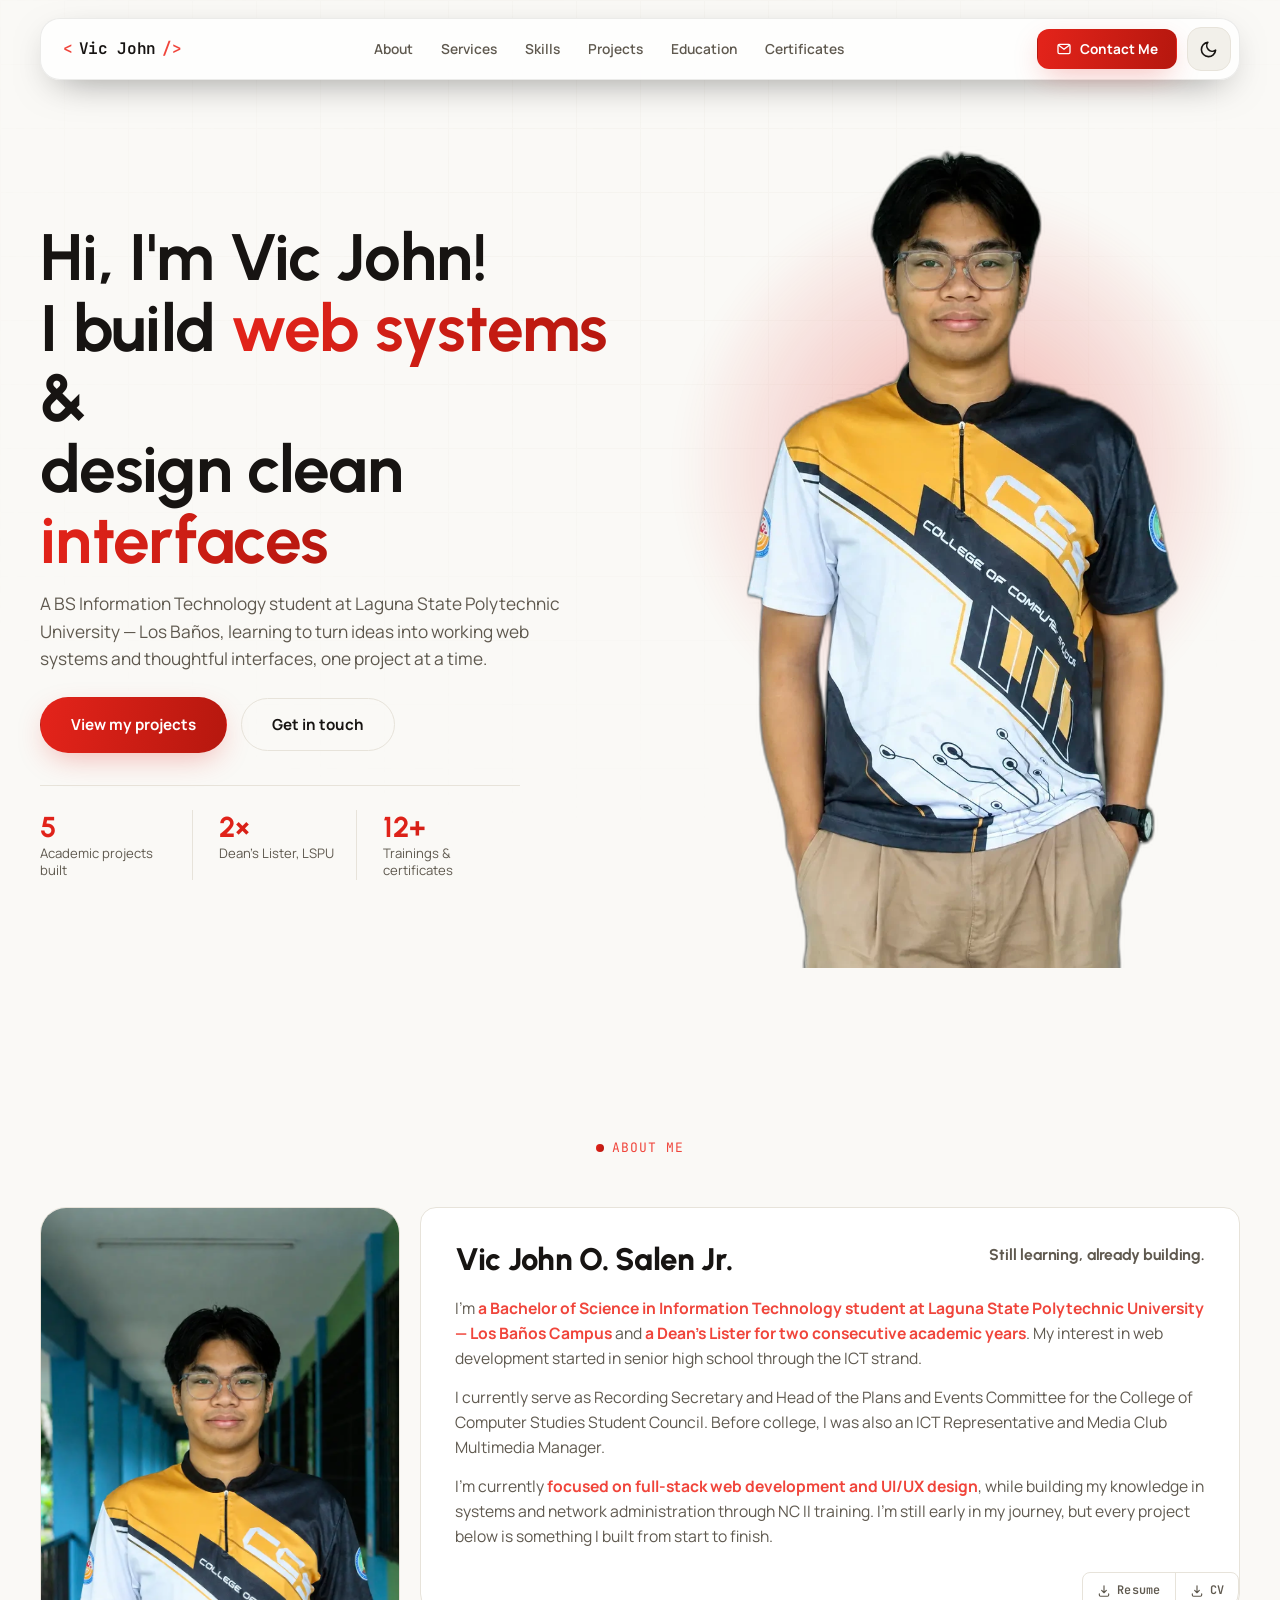
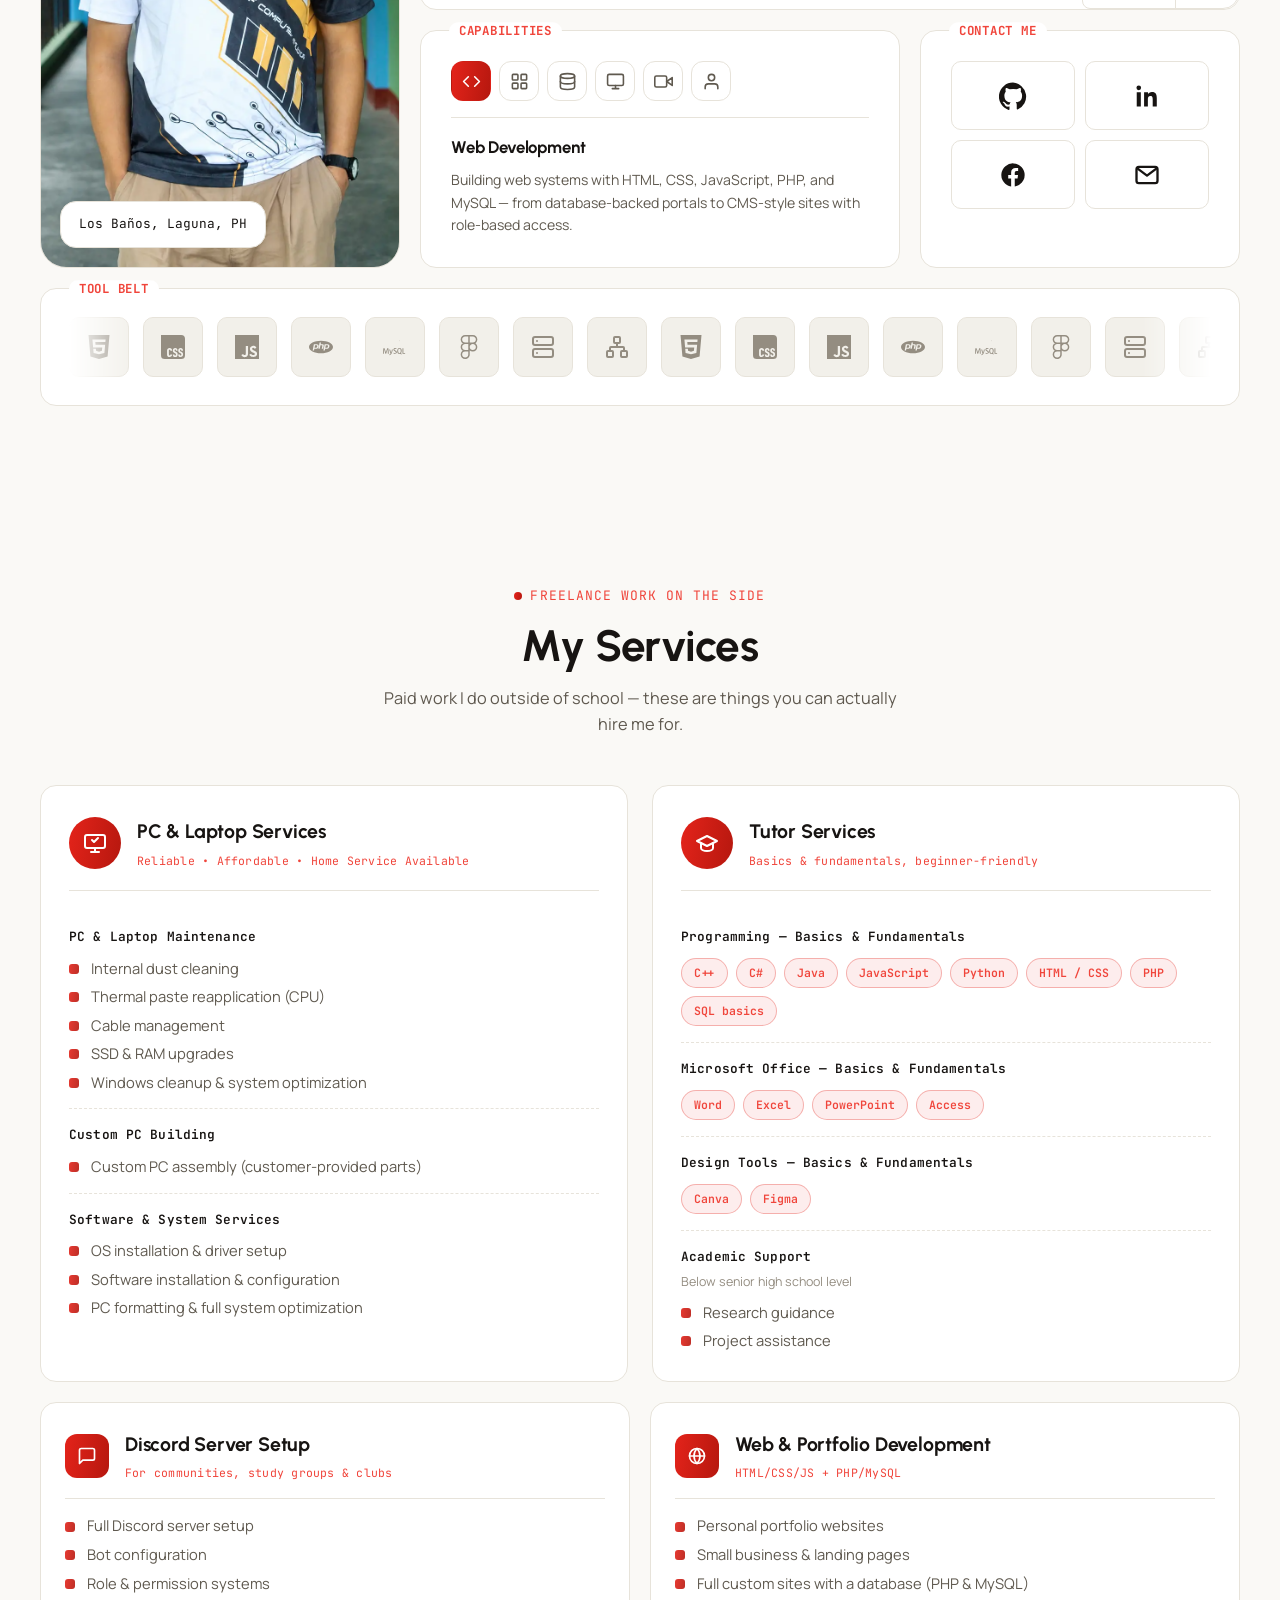
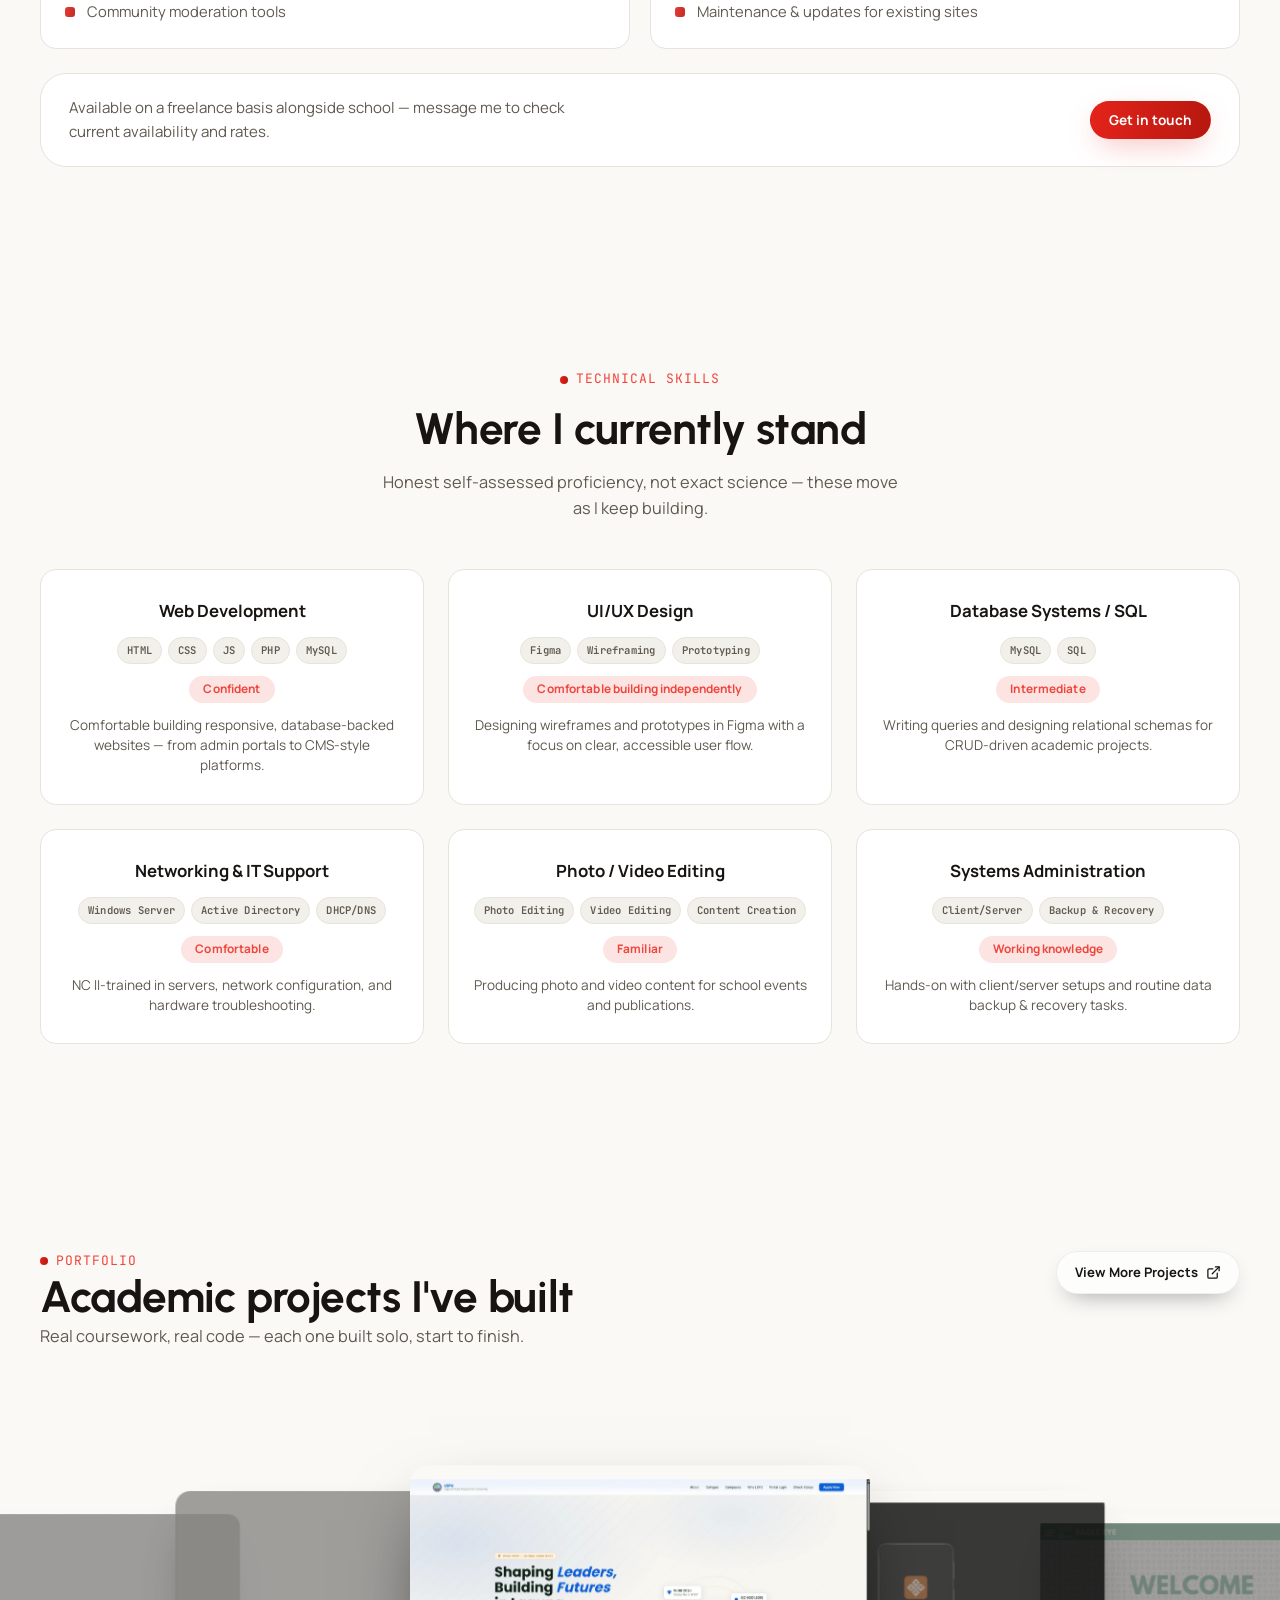
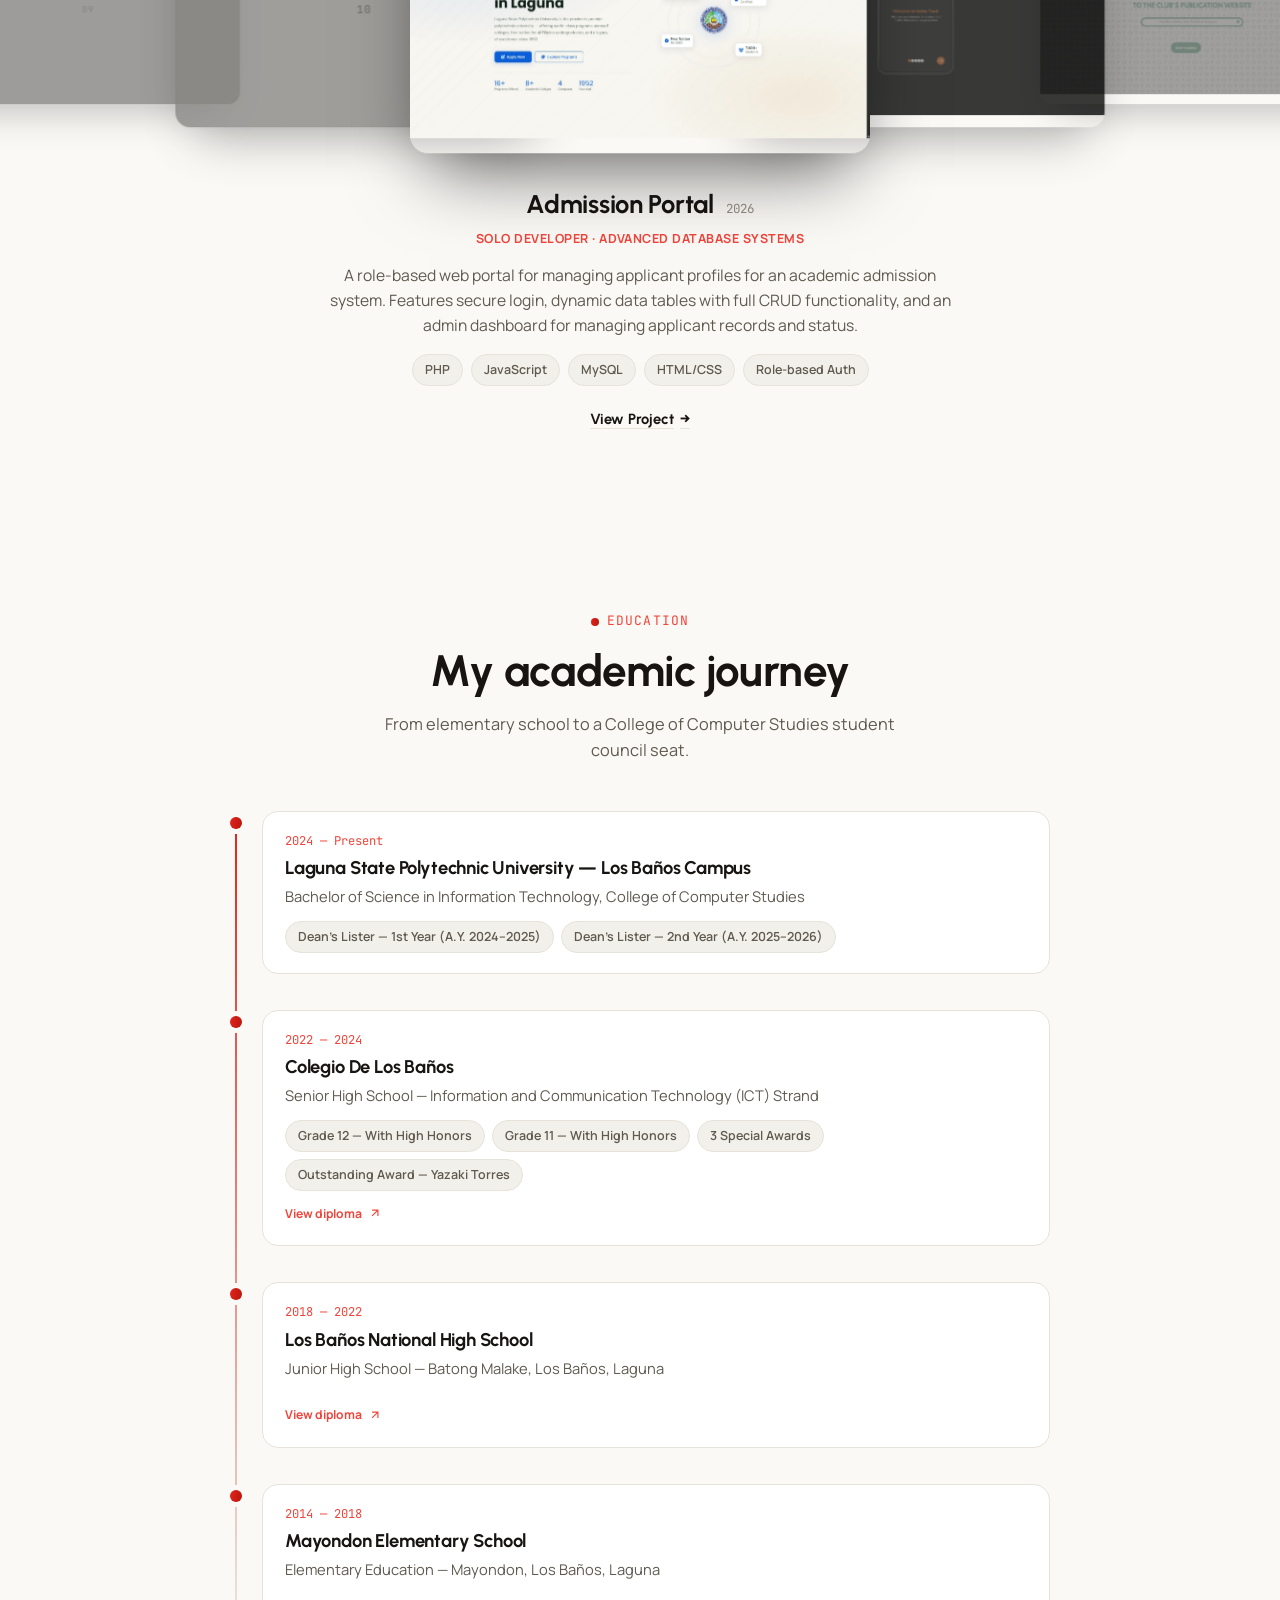
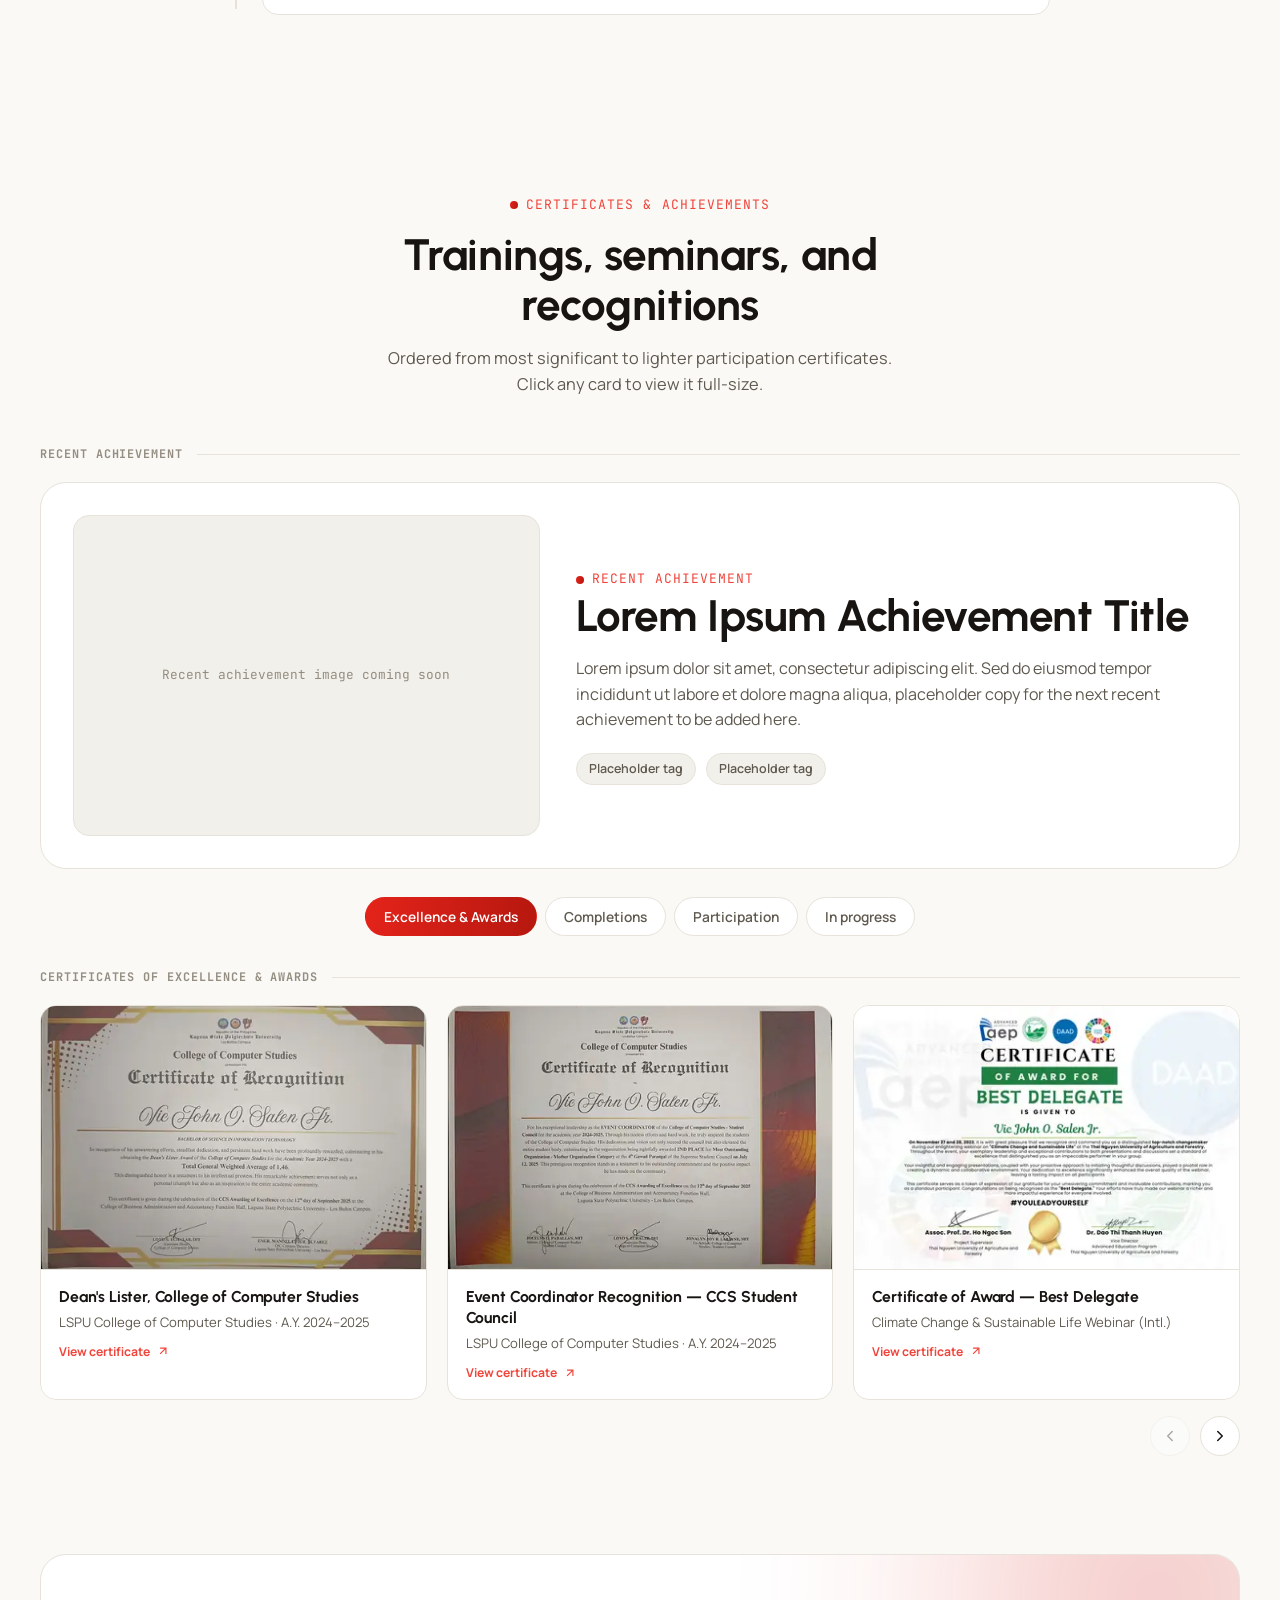
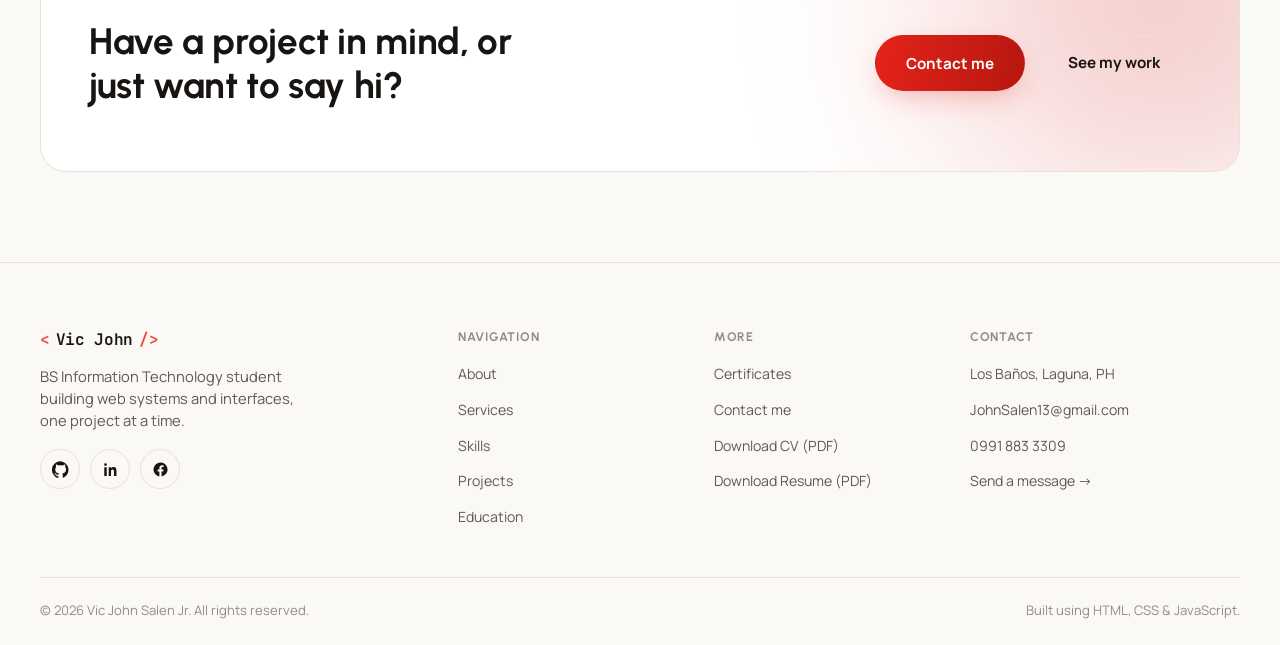
==== commit 175a63f0: "Add projects archive page with project listings and styling" ====
--- a/index.html
+++ b/index.html
@@ -1,1021 +1,1431 @@
 <!DOCTYPE html>
 <html lang="en" data-theme="dark">
+
 <head>
-<meta charset="UTF-8">
-<meta name="viewport" content="width=device-width, initial-scale=1.0">
-<title>Vic John Salen | Portfolio</title>
-<meta name="description" content="Portfolio of Vic John Salen Jr., a BS Information Technology student at Laguna State Polytechnic University focused on web development and UI/UX design.">
-
-<script>
-  // Runs before first paint to avoid a flash of the wrong theme.
-  (function () {
-    try {
-      var saved = localStorage.getItem('vjs-portfolio-theme');
-      var theme = (saved === 'light' || saved === 'dark')
-        ? saved
-        : (window.matchMedia && window.matchMedia('(prefers-color-scheme: light)').matches ? 'light' : 'dark');
-      document.documentElement.setAttribute('data-theme', theme);
-    } catch (e) {}
-  })();
-</script>
-
-<link rel="preconnect" href="https://fonts.googleapis.com">
-<link rel="preconnect" href="https://fonts.gstatic.com" crossorigin>
-<link href="https://fonts.googleapis.com/css2?family=Urbanist:wght@500;600;700;800&family=Manrope:wght@400;500;600;700;800&family=JetBrains+Mono:wght@400;500;600&display=swap" rel="stylesheet">
-
-<link rel="stylesheet" href="css/base.css">
-<link rel="stylesheet" href="css/components.css">
+  <meta charset="UTF-8">
+  <meta name="viewport" content="width=device-width, initial-scale=1.0">
+  <title>Vic John Salen | Portfolio</title>
+  <meta name="description"
+    content="Portfolio of Vic John Salen Jr., a BS Information Technology student at Laguna State Polytechnic University focused on web development and UI/UX design.">
+
+  <script>
+    // Runs before first paint to avoid a flash of the wrong theme.
+    (function () {
+      try {
+        var saved = localStorage.getItem('vjs-portfolio-theme');
+        var theme = (saved === 'light' || saved === 'dark')
+          ? saved
+          : (window.matchMedia && window.matchMedia('(prefers-color-scheme: light)').matches ? 'light' : 'dark');
+        document.documentElement.setAttribute('data-theme', theme);
+      } catch (e) { }
+    })();
+  </script>
+
+  <link rel="preconnect" href="https://fonts.googleapis.com">
+  <link rel="preconnect" href="https://fonts.gstatic.com" crossorigin>
+  <link
+    href="https://fonts.googleapis.com/css2?family=Urbanist:wght@500;600;700;800&family=Manrope:wght@400;500;600;700;800&family=JetBrains+Mono:wght@400;500;600&display=swap"
+    rel="stylesheet">
+
+  <link rel="stylesheet" href="css/base.css">
+  <link rel="stylesheet" href="css/components.css">
 </head>
+
 <body>
-<a href="#main" class="skip-link">Skip to content</a>
-
-<!-- ============================= NAV ============================= -->
-<header class="site-header">
-  <nav class="navbar" aria-label="Primary">
-    <a href="#top" class="brand"><span class="brand-dot">&lt;</span>Vic John<span class="brand-dot">/&gt;</span></a>
-
-    <button class="nav-toggle" id="navToggle" aria-label="Toggle menu" aria-expanded="false" aria-controls="navLinks">
-      <span></span><span></span><span></span>
-    </button>
-
-    <ul class="nav-links" id="navLinks">
-      <li><a href="#about" class="nav-link">About</a></li>
-      <li><a href="#capabilities" class="nav-link">Capabilities</a></li>
-      <li><a href="#services" class="nav-link">Services</a></li>
-      <li><a href="#skills" class="nav-link">Skills</a></li>
-      <li><a href="#projects" class="nav-link">Projects</a></li>
-      <li><a href="#education" class="nav-link">Education</a></li>
-      <li><a href="#certificates" class="nav-link">Certificates</a></li>
-    </ul>
-
-    <div class="nav-actions">
-      <button class="theme-toggle" id="themeToggle" aria-label="Toggle light and dark mode">
-        <svg class="icon-sun" viewBox="0 0 24 24" fill="none" stroke="currentColor" stroke-width="2" stroke-linecap="round"><circle cx="12" cy="12" r="4"/><path d="M12 2v2M12 20v2M4.9 4.9l1.4 1.4M17.7 17.7l1.4 1.4M2 12h2M20 12h2M4.9 19.1l1.4-1.4M17.7 6.3l1.4-1.4"/></svg>
-        <svg class="icon-moon" viewBox="0 0 24 24" fill="none" stroke="currentColor" stroke-width="2" stroke-linecap="round" stroke-linejoin="round"><path d="M21 12.8A9 9 0 1 1 11.2 3 7 7 0 0 0 21 12.8Z"/></svg>
+  <a href="#main" class="skip-link">Skip to content</a>
+
+  <!-- ============================= NAV ============================= -->
+  <header class="site-header">
+    <nav class="navbar" aria-label="Primary">
+      <a href="#top" class="brand"><span class="brand-dot">&lt;</span>Vic John<span class="brand-dot">/&gt;</span></a>
+
+      <button class="nav-toggle" id="navToggle" aria-label="Toggle menu" aria-expanded="false" aria-controls="navLinks">
+        <span></span><span></span><span></span>
       </button>
-    </div>
-  </nav>
-</header>
-
-<main id="main">
-
-  <!-- ============================= HERO ============================= -->
-
-  <section class="hero" id="top">
-    <div class="hero-grid-bg" aria-hidden="true"></div>
-    <div class="container">
-      <div class="hero-copy reveal">
-        <div class="hero-identity">
-          <div class="hero-avatar skeleton-img-wrap">
-            <img src="assets/images/profile/portfolio-profile.webp" alt="Portrait of Vic John Salen Jr.">
-          </div>
-          <span class="hero-kicker"><span class="dot-live"></span> Open to Commissions &amp; student opportunities</span>
-        </div>
-        <h1 class="hero-title">
-          Hi, I'm Vic John —<br>
-          I build <span class="text-gradient">web systems</span><br>
-          &amp; design clean <span class="text-gradient">interfaces</span><span class="cursor">&nbsp;</span>
-        </h1>
-        <p class="hero-lede">
-          A BS Information Technology student at Laguna State Polytechnic University — Los Baños, learning to turn ideas into working web systems and thoughtful interfaces, one project at a time.
-        </p>
-        <div class="hero-cta">
-          <a href="#projects" class="btn btn-primary">View my projects</a>
-          <button type="button" class="btn btn-ghost" id="heroContactBtn">Get in touch</button>
-        </div>
-        <div class="hero-stats">
-          <div class="hero-stat">
-            <b>3</b>
-            <span>Academic projects built</span>
-          </div>
-          <div class="hero-stat">
-            <b>2×</b>
-            <span>Dean's Lister, LSPU</span>
-          </div>
-          <div class="hero-stat">
-            <b>12+</b>
-            <span>Trainings &amp; certificates</span>
-          </div>
-        </div>
+
+      <ul class="nav-links" id="navLinks">
+        <li><a href="#about" class="nav-link">About</a></li>
+        <li><a href="#services" class="nav-link">Services</a></li>
+        <li><a href="#skills" class="nav-link">Skills</a></li>
+        <li><a href="#projects" class="nav-link">Projects</a></li>
+        <li><a href="#education" class="nav-link">Education</a></li>
+        <li><a href="#certificates" class="nav-link">Certificates</a></li>
+      </ul>
+
+      <div class="nav-actions">
+        <button type="button" class="btn btn-primary btn-sm nav-cta" id="navContactBtn" aria-label="Contact me">
+          <svg viewBox="0 0 24 24" fill="none" stroke="currentColor" stroke-width="2" stroke-linecap="round"
+            stroke-linejoin="round" aria-hidden="true">
+            <rect x="3" y="5" width="18" height="14" rx="2" />
+            <path d="m4 6.5 8 6 8-6" />
+          </svg>
+          <span class="nav-cta-label">Contact Me</span>
+        </button>
+        <button class="theme-toggle" id="themeToggle" aria-label="Toggle light and dark mode">
+          <svg class="icon-sun" viewBox="0 0 24 24" fill="none" stroke="currentColor" stroke-width="2"
+            stroke-linecap="round">
+            <circle cx="12" cy="12" r="4" />
+            <path
+              d="M12 2v2M12 20v2M4.9 4.9l1.4 1.4M17.7 17.7l1.4 1.4M2 12h2M20 12h2M4.9 19.1l1.4-1.4M17.7 6.3l1.4-1.4" />
+          </svg>
+          <svg class="icon-moon" viewBox="0 0 24 24" fill="none" stroke="currentColor" stroke-width="2"
+            stroke-linecap="round" stroke-linejoin="round">
+            <path d="M21 12.8A9 9 0 1 1 11.2 3 7 7 0 0 0 21 12.8Z" />
+          </svg>
+        </button>
       </div>
-
-      <div class="hero-visual reveal">
-        <div class="hero-photo-wrap">
-          <div class="hero-photo-glow" aria-hidden="true"></div>
-          <div class="hero-photo skeleton-img-wrap">
-            <img src="assets/images/profile/portfolio-profile.webp" alt="Portrait of Vic John Salen Jr.">
-          </div>
-          <div class="hero-badge hero-badge-1">
-            <svg viewBox="0 0 24 24" fill="none" stroke="currentColor" stroke-width="2" stroke-linecap="round" stroke-linejoin="round"><path d="M22 10v6M2 10l10-5 10 5-10 5-10-5Z"/><path d="M6 12v5c0 1.7 2.7 3 6 3s6-1.3 6-3v-5"/></svg>
-            <span>BS Information<br>Technology</span>
-          </div>
-          <div class="hero-badge hero-badge-2">
-            <svg viewBox="0 0 24 24" fill="none" stroke="currentColor" stroke-width="2" stroke-linecap="round" stroke-linejoin="round"><path d="m8 3 4 8 5-5 5 15H2L8 3Z"/></svg>
-            <span>Dean's Lister<br>A.Y. 2024–2026</span>
+    </nav>
+  </header>
+
+  <main id="main">
+
+    <!-- ============================= HERO ============================= -->
+
+    <section class="hero" id="top">
+      <div class="hero-grid-bg" aria-hidden="true"></div>
+      <div class="container">
+        <div class="hero-copy reveal">
+          <div class="hero-identity">
+            <div class="hero-avatar skeleton-img-wrap">
+              <img src="assets/images/profile/portfolio-profile.webp" alt="Portrait of Vic John Salen Jr.">
+            </div>
+          </div>
+          <h1 class="hero-title">
+            Hi, I'm Vic John!<br>
+            I build <span class="text-gradient">web systems</span> &amp;<br>
+            design clean <span class="text-gradient">interfaces</span>
+          </h1>
+          <p class="hero-lede">
+            A BS Information Technology student at Laguna State Polytechnic University — Los Baños, learning to turn
+            ideas into working web systems and thoughtful interfaces, one project at a time.
+          </p>
+          <div class="hero-cta">
+            <a href="#projects" class="btn btn-primary">View my projects</a>
+            <button type="button" class="btn btn-ghost" id="heroContactBtn">Get in touch</button>
+          </div>
+          <div class="hero-stats">
+            <div class="hero-stat">
+              <b>5</b>
+              <span>Academic projects built</span>
+            </div>
+            <div class="hero-stat">
+              <b>2×</b>
+              <span>Dean's Lister, LSPU</span>
+            </div>
+            <div class="hero-stat">
+              <b>12+</b>
+              <span>Trainings &amp; certificates</span>
+            </div>
+          </div>
+        </div>
+
+        <div class="hero-visual reveal">
+          <div class="hero-photo-wrap">
+            <div class="hero-photo-glow" aria-hidden="true"></div>
+            <div class="hero-photo skeleton-img-wrap">
+              <img src="assets/images/profile/portfolio-profile-cutout.webp" alt="Portrait of Vic John Salen Jr."
+                draggable="false">
+            </div>
           </div>
         </div>
       </div>
-    </div>
-  </section>
-
-  <!-- ============================= ABOUT ============================= -->
-  <section class="section about" id="about">
-    <div class="container">
-      <div class="about-media reveal">
-        <div class="about-photo skeleton-img-wrap">
-          <img src="assets/images/profile/portfolio-profile.webp" alt="Vic John Salen Jr., ID-style photo">
-        </div>
-        <div class="about-photo-tag">Los Baños, Laguna, PH</div>
+    </section>
+
+    <!-- ============================= ABOUT ============================= -->
+    <section class="section about" id="about">
+      <div class="container">
+        <div class="section-head reveal">
+          <span class="eyebrow">About Me</span>
+        </div>
+
+        <div class="about-bento">
+          <div class="about-bento-picture reveal">
+            <div class="about-photo skeleton-img-wrap">
+              <img src="assets/images/profile/portfolio-profile.webp" alt="Vic John Salen Jr., ID-style photo">
+            </div>
+            <div class="about-photo-tag">Los Baños, Laguna, PH</div>
+          </div>
+
+          <div class="about-bento-text card reveal">
+            <div class="about-card-header">
+              <h2 class="about-name">Vic John O. Salen Jr.</h2>
+              <p class="about-tagline">Still learning, already building.</p>
+            </div>
+            <p> I'm <strong class="accent-highlight">a Bachelor of Science in Information Technology student at Laguna
+                State Polytechnic University — Los Baños Campus</strong> and <strong class="accent-highlight">a Dean's
+                Lister for two consecutive academic years</strong>. My interest in web development started in senior
+              high school through the ICT strand.</p>
+            <p> I currently serve as Recording Secretary and Head of the Plans and Events Committee for the College of
+              Computer Studies Student Council. Before college, I was also an ICT Representative and Media Club
+              Multimedia Manager.</p>
+            <p> I'm currently <strong class="accent-highlight">focused on full-stack web development and UI/UX
+                design</strong>, while building my knowledge in systems and network administration through NC II
+              training. I'm still early in my journey, but every project below is something I built from start to
+              finish.</p>
+
+            <div class="about-dock">
+              <a href="assets/pdf/Resume.pdf" download class="about-dock-btn">
+                <svg viewBox="0 0 24 24" fill="none" stroke="currentColor" stroke-width="2" stroke-linecap="round"
+                  stroke-linejoin="round">
+                  <path d="M12 3v12m0 0 4-4m-4 4-4-4" />
+                  <path d="M4 17v2a2 2 0 0 0 2 2h12a2 2 0 0 0 2-2v-2" />
+                </svg>
+                Resume
+              </a>
+              <a href="assets/pdf/CV.pdf" download class="about-dock-btn">
+                <svg viewBox="0 0 24 24" fill="none" stroke="currentColor" stroke-width="2" stroke-linecap="round"
+                  stroke-linejoin="round">
+                  <path d="M12 3v12m0 0 4-4m-4 4-4-4" />
+                  <path d="M4 17v2a2 2 0 0 0 2 2h12a2 2 0 0 0 2-2v-2" />
+                </svg>
+                CV
+              </a>
+            </div>
+          </div>
+
+          <div class="about-bento-capabilities card panel reveal">
+            <h3 class="about-card-title panel-label">Capabilities</h3>
+            <div class="capabilities-tabs" role="tablist" aria-label="Capabilities">
+              <button type="button" class="cap-tab is-active" role="tab" aria-selected="true" title="Web Development"
+                data-title="Web Development"
+                data-desc="Building web systems with HTML, CSS, JavaScript, PHP, and MySQL — from database-backed portals to CMS-style sites with role-based access.">
+                <svg viewBox="0 0 24 24" fill="none" stroke="currentColor" stroke-width="2" stroke-linecap="round"
+                  stroke-linejoin="round">
+                  <polyline points="16 18 22 12 16 6" />
+                  <polyline points="8 6 2 12 8 18" />
+                </svg>
+              </button>
+              <button type="button" class="cap-tab" role="tab" aria-selected="false" title="UI/UX Design"
+                data-title="UI/UX Design"
+                data-desc="Designing wireframes and prototypes in Figma, thinking through user flow and accessibility before a single line of code gets written.">
+                <svg viewBox="0 0 24 24" fill="none" stroke="currentColor" stroke-width="2" stroke-linecap="round"
+                  stroke-linejoin="round">
+                  <rect x="3" y="3" width="7" height="7" rx="1" />
+                  <rect x="14" y="3" width="7" height="7" rx="1" />
+                  <rect x="14" y="14" width="7" height="7" rx="1" />
+                  <rect x="3" y="14" width="7" height="7" rx="1" />
+                </svg>
+              </button>
+              <button type="button" class="cap-tab" role="tab" aria-selected="false" title="Database Systems / SQL"
+                data-title="Database Systems / SQL"
+                data-desc="Designing relational schemas and writing queries in MySQL for applications with authentication, CRUD operations, and admin dashboards.">
+                <svg viewBox="0 0 24 24" fill="none" stroke="currentColor" stroke-width="2" stroke-linecap="round"
+                  stroke-linejoin="round">
+                  <ellipse cx="12" cy="5" rx="9" ry="3" />
+                  <path d="M21 12c0 1.7-4 3-9 3s-9-1.3-9-3" />
+                  <path d="M3 5v14c0 1.7 4 3 9 3s9-1.3 9-3V5" />
+                </svg>
+              </button>
+              <button type="button" class="cap-tab" role="tab" aria-selected="false" title="Networking &amp; IT Support"
+                data-title="Networking &amp; IT Support"
+                data-desc="NC II-trained in Computer Systems Servicing: hardware assembly, troubleshooting, Windows Server, Active Directory, DHCP/DNS, and LAN cabling.">
+                <svg viewBox="0 0 24 24" fill="none" stroke="currentColor" stroke-width="2" stroke-linecap="round"
+                  stroke-linejoin="round">
+                  <rect x="2" y="3" width="20" height="14" rx="2" />
+                  <path d="M8 21h8M12 17v4" />
+                </svg>
+              </button>
+              <button type="button" class="cap-tab" role="tab" aria-selected="false" title="Photo &amp; Video Editing"
+                data-title="Photo &amp; Video Editing"
+                data-desc="Multimedia production for school events and publications, built during my time as Multimedia Manager for the Media Club.">
+                <svg viewBox="0 0 24 24" fill="none" stroke="currentColor" stroke-width="2" stroke-linecap="round"
+                  stroke-linejoin="round">
+                  <path d="m23 7-7 5 7 5V7Z" />
+                  <rect x="1" y="5" width="15" height="14" rx="2" />
+                </svg>
+              </button>
+              <button type="button" class="cap-tab" role="tab" aria-selected="false" title="Systems Administration"
+                data-title="Systems Administration"
+                data-desc="Client/server architecture, data backup &amp; recovery, and day-to-day system upkeep — grounded in hands-on NC II training.">
+                <svg viewBox="0 0 24 24" fill="none" stroke="currentColor" stroke-width="2" stroke-linecap="round"
+                  stroke-linejoin="round">
+                  <path d="M20 21v-2a4 4 0 0 0-4-4H8a4 4 0 0 0-4 4v2" />
+                  <circle cx="12" cy="7" r="4" />
+                </svg>
+              </button>
+            </div>
+            <div class="capabilities-panel">
+              <h4 class="cap-panel-title" id="capPanelTitle">Web Development</h4>
+              <p class="cap-panel-desc" id="capPanelDesc">Building web systems with HTML, CSS, JavaScript, PHP, and
+                MySQL — from database-backed portals to CMS-style sites with role-based access.</p>
+            </div>
+          </div>
+
+          <div class="about-bento-contact card panel reveal">
+            <h3 class="about-card-title panel-label">Contact Me</h3>
+            <div class="about-contact-grid">
+              <a class="about-contact-link" href="https://github.com/ItzVickyyy" target="_blank" rel="noopener"
+                title="GitHub" aria-label="GitHub">
+                <svg viewBox="0 0 24 24" fill="currentColor">
+                  <path
+                    d="M12 .5a12 12 0 0 0-3.8 23.4c.6.1.8-.3.8-.6v-2.2c-3.3.7-4-1.6-4-1.6-.6-1.4-1.4-1.8-1.4-1.8-1.1-.8.1-.8.1-.8 1.2.1 1.9 1.2 1.9 1.2 1.1 1.9 2.9 1.4 3.6 1 .1-.8.4-1.4.8-1.7-2.7-.3-5.4-1.3-5.4-5.9 0-1.3.5-2.4 1.2-3.2-.1-.3-.5-1.5.1-3.2 0 0 1-.3 3.3 1.2a11.5 11.5 0 0 1 6 0c2.3-1.5 3.3-1.2 3.3-1.2.6 1.7.2 2.9.1 3.2.8.8 1.2 1.9 1.2 3.2 0 4.6-2.7 5.6-5.4 5.9.4.4.8 1.1.8 2.2v3.3c0 .3.2.7.8.6A12 12 0 0 0 12 .5Z" />
+                </svg>
+              </a>
+              <a class="about-contact-link" href="https://linkedin.com/in/vicjohnsalen/" target="_blank" rel="noopener"
+                title="LinkedIn" aria-label="LinkedIn">
+                <svg viewBox="0 0 24 24" fill="currentColor">
+                  <path
+                    d="M6.94 5a2 2 0 1 1-4 0 2 2 0 0 1 4 0ZM3.2 8.75h3.5V21H3.2V8.75ZM9.5 8.75h3.36v1.68h.05c.47-.88 1.6-1.8 3.3-1.8 3.53 0 4.18 2.32 4.18 5.34V21h-3.5v-5.8c0-1.38-.03-3.16-1.93-3.16-1.93 0-2.22 1.5-2.22 3.06V21H9.5V8.75Z" />
+                </svg>
+              </a>
+              <a class="about-contact-link" href="https://facebook.com/Itz.Me.VicJohn" target="_blank" rel="noopener"
+                title="Facebook" aria-label="Facebook">
+                <svg viewBox="0 0 24 24" fill="currentColor">
+                  <path
+                    d="M22 12a10 10 0 1 0-11.6 9.9v-7H7.9V12h2.5V9.8c0-2.5 1.5-3.9 3.8-3.9 1.1 0 2.2.2 2.2.2v2.5h-1.3c-1.2 0-1.6.8-1.6 1.6V12h2.8l-.4 2.9h-2.4v7A10 10 0 0 0 22 12Z" />
+                </svg>
+              </a>
+              <button type="button" class="about-contact-link" id="aboutContactBtn" title="Message"
+                aria-label="Message">
+                <svg viewBox="0 0 24 24" fill="none" stroke="currentColor" stroke-width="2" stroke-linecap="round"
+                  stroke-linejoin="round">
+                  <rect x="3" y="5" width="18" height="14" rx="2" />
+                  <path d="m4 6.5 8 6 8-6" />
+                </svg>
+              </button>
+            </div>
+          </div>
+
+          <div class="about-bento-toolbelt card panel reveal">
+            <h3 class="about-card-title panel-label">Tool Belt</h3>
+            <div class="toolbelt-marquee">
+              <div class="toolbelt-track">
+                <div class="toolbelt-tile" title="HTML"><span class="toolbelt-icon"><svg viewBox="0 0 24 24"
+                      fill="currentColor" aria-hidden="true">
+                      <path
+                        d="M1.5 0h21l-1.91 21.563L11.977 24l-8.564-2.438L1.5 0zm7.031 9.75l-.232-2.718 10.059.003.23-2.622L5.412 4.41l.698 8.01h9.126l-.326 3.426-2.91.804-2.955-.81-.188-2.11H6.248l.33 4.171L12 19.351l5.379-1.443.744-8.157H8.531z" />
+                    </svg></span></div>
+                <div class="toolbelt-tile" title="CSS"><span class="toolbelt-icon"><svg viewBox="0 0 24 24"
+                      fill="currentColor" aria-hidden="true">
+                      <path
+                        d="M0 0v20.16A3.84 3.84 0 0 0 3.84 24h16.32A3.84 3.84 0 0 0 24 20.16V3.84A3.84 3.84 0 0 0 20.16 0Zm14.256 13.08c1.56 0 2.28 1.08 2.304 2.64h-1.608c.024-.288-.048-.6-.144-.84-.096-.192-.288-.264-.552-.264-.456 0-.696.264-.696.84-.024.576.288.888.768 1.08.72.288 1.608.744 1.92 1.296q.432.648.432 1.656c0 1.608-.912 2.592-2.496 2.592-1.656 0-2.4-1.032-2.424-2.688h1.68c0 .792.264 1.176.792 1.176.264 0 .456-.072.552-.24.192-.312.24-1.176-.048-1.512-.312-.408-.912-.6-1.32-.816q-.828-.396-1.224-.936c-.24-.36-.36-.888-.36-1.536 0-1.44.936-2.472 2.424-2.448m5.4 0c1.584 0 2.304 1.08 2.328 2.64h-1.608c0-.288-.048-.6-.168-.84-.096-.192-.264-.264-.528-.264-.48 0-.72.264-.72.84s.288.888.792 1.08c.696.288 1.608.744 1.92 1.296.264.432.408.984.408 1.656.024 1.608-.888 2.592-2.472 2.592-1.68 0-2.424-1.056-2.448-2.688h1.68c0 .744.264 1.176.792 1.176.264 0 .456-.072.552-.24.216-.312.264-1.176-.048-1.512-.288-.408-.888-.6-1.32-.816-.552-.264-.96-.576-1.2-.936s-.36-.888-.36-1.536c-.024-1.44.912-2.472 2.4-2.448m-11.031.018c.711-.006 1.419.198 1.839.63.432.432.672 1.128.648 1.992H9.336c.024-.456-.096-.792-.432-.96-.312-.144-.768-.048-.888.24-.12.264-.192.576-.168.864v3.504c0 .744.264 1.128.768 1.128a.65.65 0 0 0 .552-.264c.168-.24.192-.552.168-.84h1.776c.096 1.632-.984 2.712-2.568 2.688-1.536 0-2.496-.864-2.472-2.472v-4.032c0-.816.24-1.44.696-1.848.432-.408 1.146-.624 1.857-.63" />
+                    </svg></span></div>
+                <div class="toolbelt-tile" title="JavaScript"><span class="toolbelt-icon"><svg viewBox="0 0 24 24"
+                      fill="currentColor" aria-hidden="true">
+                      <path
+                        d="M0 0h24v24H0V0zm22.034 18.276c-.175-1.095-.888-2.015-3.003-2.873-.736-.345-1.554-.585-1.797-1.14-.091-.33-.105-.51-.046-.705.15-.646.915-.84 1.515-.66.39.12.75.42.976.9 1.034-.676 1.034-.676 1.755-1.125-.27-.42-.404-.601-.586-.78-.63-.705-1.469-1.065-2.834-1.034l-.705.089c-.676.165-1.32.525-1.71 1.005-1.14 1.291-.811 3.541.569 4.471 1.365 1.02 3.361 1.244 3.616 2.205.24 1.17-.87 1.545-1.966 1.41-.811-.18-1.26-.586-1.755-1.336l-1.83 1.051c.21.48.45.689.81 1.109 1.74 1.756 6.09 1.666 6.871-1.004.029-.09.24-.705.074-1.65l.046.067zm-8.983-7.245h-2.248c0 1.938-.009 3.864-.009 5.805 0 1.232.063 2.363-.138 2.711-.33.689-1.18.601-1.566.48-.396-.196-.597-.466-.83-.855-.063-.105-.11-.196-.127-.196l-1.825 1.125c.305.63.75 1.172 1.324 1.517.855.51 2.004.675 3.207.405.783-.226 1.458-.691 1.811-1.411.51-.93.402-2.07.397-3.346.012-2.054 0-4.109 0-6.179l.004-.056z" />
+                    </svg></span></div>
+                <div class="toolbelt-tile" title="PHP"><span class="toolbelt-icon"><svg viewBox="0 0 24 24"
+                      fill="currentColor" aria-hidden="true">
+                      <path
+                        d="M7.01 10.207h-.944l-.515 2.648h.838c.556 0 .97-.105 1.242-.314.272-.21.455-.559.55-1.049.092-.47.05-.802-.124-.995-.175-.193-.523-.29-1.047-.29zM12 5.688C5.373 5.688 0 8.514 0 12s5.373 6.313 12 6.313S24 15.486 24 12c0-3.486-5.373-6.312-12-6.312zm-3.26 7.451c-.261.25-.575.438-.917.551-.336.108-.765.164-1.285.164H5.357l-.327 1.681H3.652l1.23-6.326h2.65c.797 0 1.378.209 1.744.628.366.418.476 1.002.33 1.752a2.836 2.836 0 0 1-.305.847c-.143.255-.33.49-.561.703zm4.024.715l.543-2.799c.063-.318.039-.536-.068-.651-.107-.116-.336-.174-.687-.174H11.46l-.704 3.625H9.388l1.23-6.327h1.367l-.327 1.682h1.218c.767 0 1.295.134 1.586.401s.378.7.263 1.299l-.572 2.944h-1.389zm7.597-2.265a2.782 2.782 0 0 1-.305.847c-.143.255-.33.49-.561.703a2.44 2.44 0 0 1-.917.551c-.336.108-.765.164-1.286.164h-1.18l-.327 1.682h-1.378l1.23-6.326h2.649c.797 0 1.378.209 1.744.628.366.417.477 1.001.331 1.751zM17.766 10.207h-.943l-.516 2.648h.838c.557 0 .971-.105 1.242-.314.272-.21.455-.559.551-1.049.092-.47.049-.802-.125-.995s-.524-.29-1.047-.29z" />
+                    </svg></span></div>
+                <div class="toolbelt-tile" title="MySQL"><span class="toolbelt-icon"><svg viewBox="0 0 24 24"
+                      fill="currentColor" aria-hidden="true">
+                      <path
+                        d="M16.405 5.501c-.115 0-.193.014-.274.033v.013h.014c.054.104.146.18.214.273.054.107.1.214.154.32l.014-.015c.094-.066.14-.172.14-.333-.04-.047-.046-.094-.08-.14-.04-.067-.126-.1-.18-.153zM5.77 18.695h-.927a50.854 50.854 0 00-.27-4.41h-.008l-1.41 4.41H2.45l-1.4-4.41h-.01a72.892 72.892 0 00-.195 4.41H0c.055-1.966.192-3.81.41-5.53h1.15l1.335 4.064h.008l1.347-4.064h1.095c.242 2.015.384 3.86.428 5.53zm4.017-4.08c-.378 2.045-.876 3.533-1.492 4.46-.482.716-1.01 1.073-1.583 1.073-.153 0-.34-.046-.566-.138v-.494c.11.017.24.026.386.026.268 0 .483-.075.647-.222.197-.18.295-.382.295-.605 0-.155-.077-.47-.23-.944L6.23 14.615h.91l.727 2.36c.164.536.233.91.205 1.123.4-1.064.678-2.227.835-3.483zm12.325 4.08h-2.63v-5.53h.885v4.85h1.745zm-3.32.135l-1.016-.5c.09-.076.177-.158.255-.25.433-.506.648-1.258.648-2.253 0-1.83-.718-2.746-2.155-2.746-.704 0-1.254.232-1.65.697-.43.508-.646 1.256-.646 2.245 0 .972.19 1.686.574 2.14.35.41.877.615 1.583.615.264 0 .506-.033.725-.098l1.325.772.36-.622zM15.5 17.588c-.225-.36-.337-.94-.337-1.736 0-1.393.424-2.09 1.27-2.09.443 0 .77.167.977.5.224.362.336.936.336 1.723 0 1.404-.424 2.108-1.27 2.108-.445 0-.77-.167-.978-.5zm-1.658-.425c0 .47-.172.856-.516 1.156-.344.3-.803.45-1.384.45-.543 0-1.064-.172-1.573-.515l.237-.476c.438.22.833.328 1.19.328.332 0 .593-.073.783-.22a.754.754 0 00.3-.615c0-.33-.23-.61-.648-.845-.388-.213-1.163-.657-1.163-.657-.422-.307-.632-.636-.632-1.177 0-.45.157-.81.47-1.085.315-.278.72-.415 1.22-.415.512 0 .98.136 1.4.41l-.213.476a2.726 2.726 0 00-1.064-.23c-.283 0-.502.068-.654.206a.685.685 0 00-.248.524c0 .328.234.61.666.85.393.215 1.187.67 1.187.67.433.305.648.63.648 1.168z" />
+                    </svg></span></div>
+                <div class="toolbelt-tile" title="Figma"><span class="toolbelt-icon"><svg viewBox="0 0 24 24"
+                      fill="currentColor" aria-hidden="true">
+                      <path
+                        d="M15.852 8.981h-4.588V0h4.588c2.476 0 4.49 2.014 4.49 4.49s-2.014 4.491-4.49 4.491zM12.735 7.51h3.117c1.665 0 3.019-1.355 3.019-3.019s-1.355-3.019-3.019-3.019h-3.117V7.51zm0 1.471H8.148c-2.476 0-4.49-2.014-4.49-4.49S5.672 0 8.148 0h4.588v8.981zm-4.587-7.51c-1.665 0-3.019 1.355-3.019 3.019s1.354 3.02 3.019 3.02h3.117V1.471H8.148zm4.587 15.019H8.148c-2.476 0-4.49-2.014-4.49-4.49s2.014-4.49 4.49-4.49h4.588v8.98zM8.148 8.981c-1.665 0-3.019 1.355-3.019 3.019s1.355 3.019 3.019 3.019h3.117V8.981H8.148zM8.172 24c-2.489 0-4.515-2.014-4.515-4.49s2.014-4.49 4.49-4.49h4.588v4.441c0 2.503-2.047 4.539-4.563 4.539zm-.024-7.51a3.023 3.023 0 0 0-3.019 3.019c0 1.665 1.365 3.019 3.044 3.019 1.705 0 3.093-1.376 3.093-3.068v-2.97H8.148zm7.704 0h-.098c-2.476 0-4.49-2.014-4.49-4.49s2.014-4.49 4.49-4.49h.098c2.476 0 4.49 2.014 4.49 4.49s-2.014 4.49-4.49 4.49zm-.097-7.509c-1.665 0-3.019 1.355-3.019 3.019s1.355 3.019 3.019 3.019h.098c1.665 0 3.019-1.355 3.019-3.019s-1.355-3.019-3.019-3.019h-.098z" />
+                    </svg></span></div>
+                <div class="toolbelt-tile" title="Windows Server"><span class="toolbelt-icon"><svg viewBox="0 0 24 24"
+                      fill="none" stroke="currentColor" stroke-width="2" stroke-linecap="round" stroke-linejoin="round"
+                      aria-hidden="true">
+                      <rect width="20" height="8" x="2" y="2" rx="2" ry="2" />
+                      <rect width="20" height="8" x="2" y="14" rx="2" ry="2" />
+                      <line x1="6" x2="6.01" y1="6" y2="6" />
+                      <line x1="6" x2="6.01" y1="18" y2="18" />
+                    </svg></span></div>
+                <div class="toolbelt-tile" title="Active Directory"><span class="toolbelt-icon"><svg viewBox="0 0 24 24"
+                      fill="none" stroke="currentColor" stroke-width="2" stroke-linecap="round" stroke-linejoin="round"
+                      aria-hidden="true">
+                      <rect x="16" y="16" width="6" height="6" rx="1" />
+                      <rect x="2" y="16" width="6" height="6" rx="1" />
+                      <rect x="9" y="2" width="6" height="6" rx="1" />
+                      <path d="M5 16v-3a1 1 0 0 1 1-1h12a1 1 0 0 1 1 1v3" />
+                      <path d="M12 12V8" />
+                    </svg></span></div>
+                <div class="toolbelt-tile" aria-hidden="true"><span class="toolbelt-icon"><svg viewBox="0 0 24 24"
+                      fill="currentColor">
+                      <path
+                        d="M1.5 0h21l-1.91 21.563L11.977 24l-8.564-2.438L1.5 0zm7.031 9.75l-.232-2.718 10.059.003.23-2.622L5.412 4.41l.698 8.01h9.126l-.326 3.426-2.91.804-2.955-.81-.188-2.11H6.248l.33 4.171L12 19.351l5.379-1.443.744-8.157H8.531z" />
+                    </svg></span></div>
+                <div class="toolbelt-tile" aria-hidden="true"><span class="toolbelt-icon"><svg viewBox="0 0 24 24"
+                      fill="currentColor">
+                      <path
+                        d="M0 0v20.16A3.84 3.84 0 0 0 3.84 24h16.32A3.84 3.84 0 0 0 24 20.16V3.84A3.84 3.84 0 0 0 20.16 0Zm14.256 13.08c1.56 0 2.28 1.08 2.304 2.64h-1.608c.024-.288-.048-.6-.144-.84-.096-.192-.288-.264-.552-.264-.456 0-.696.264-.696.84-.024.576.288.888.768 1.08.72.288 1.608.744 1.92 1.296q.432.648.432 1.656c0 1.608-.912 2.592-2.496 2.592-1.656 0-2.4-1.032-2.424-2.688h1.68c0 .792.264 1.176.792 1.176.264 0 .456-.072.552-.24.192-.312.24-1.176-.048-1.512-.312-.408-.912-.6-1.32-.816q-.828-.396-1.224-.936c-.24-.36-.36-.888-.36-1.536 0-1.44.936-2.472 2.424-2.448m5.4 0c1.584 0 2.304 1.08 2.328 2.64h-1.608c0-.288-.048-.6-.168-.84-.096-.192-.264-.264-.528-.264-.48 0-.72.264-.72.84s.288.888.792 1.08c.696.288 1.608.744 1.92 1.296.264.432.408.984.408 1.656.024 1.608-.888 2.592-2.472 2.592-1.68 0-2.424-1.056-2.448-2.688h1.68c0 .744.264 1.176.792 1.176.264 0 .456-.072.552-.24.216-.312.264-1.176-.048-1.512-.288-.408-.888-.6-1.32-.816-.552-.264-.96-.576-1.2-.936s-.36-.888-.36-1.536c-.024-1.44.912-2.472 2.4-2.448m-11.031.018c.711-.006 1.419.198 1.839.63.432.432.672 1.128.648 1.992H9.336c.024-.456-.096-.792-.432-.96-.312-.144-.768-.048-.888.24-.12.264-.192.576-.168.864v3.504c0 .744.264 1.128.768 1.128a.65.65 0 0 0 .552-.264c.168-.24.192-.552.168-.84h1.776c.096 1.632-.984 2.712-2.568 2.688-1.536 0-2.496-.864-2.472-2.472v-4.032c0-.816.24-1.44.696-1.848.432-.408 1.146-.624 1.857-.63" />
+                    </svg></span></div>
+                <div class="toolbelt-tile" aria-hidden="true"><span class="toolbelt-icon"><svg viewBox="0 0 24 24"
+                      fill="currentColor">
+                      <path
+                        d="M0 0h24v24H0V0zm22.034 18.276c-.175-1.095-.888-2.015-3.003-2.873-.736-.345-1.554-.585-1.797-1.14-.091-.33-.105-.51-.046-.705.15-.646.915-.84 1.515-.66.39.12.75.42.976.9 1.034-.676 1.034-.676 1.755-1.125-.27-.42-.404-.601-.586-.78-.63-.705-1.469-1.065-2.834-1.034l-.705.089c-.676.165-1.32.525-1.71 1.005-1.14 1.291-.811 3.541.569 4.471 1.365 1.02 3.361 1.244 3.616 2.205.24 1.17-.87 1.545-1.966 1.41-.811-.18-1.26-.586-1.755-1.336l-1.83 1.051c.21.48.45.689.81 1.109 1.74 1.756 6.09 1.666 6.871-1.004.029-.09.24-.705.074-1.65l.046.067zm-8.983-7.245h-2.248c0 1.938-.009 3.864-.009 5.805 0 1.232.063 2.363-.138 2.711-.33.689-1.18.601-1.566.48-.396-.196-.597-.466-.83-.855-.063-.105-.11-.196-.127-.196l-1.825 1.125c.305.63.75 1.172 1.324 1.517.855.51 2.004.675 3.207.405.783-.226 1.458-.691 1.811-1.411.51-.93.402-2.07.397-3.346.012-2.054 0-4.109 0-6.179l.004-.056z" />
+                    </svg></span></div>
+                <div class="toolbelt-tile" aria-hidden="true"><span class="toolbelt-icon"><svg viewBox="0 0 24 24"
+                      fill="currentColor">
+                      <path
+                        d="M7.01 10.207h-.944l-.515 2.648h.838c.556 0 .97-.105 1.242-.314.272-.21.455-.559.55-1.049.092-.47.05-.802-.124-.995-.175-.193-.523-.29-1.047-.29zM12 5.688C5.373 5.688 0 8.514 0 12s5.373 6.313 12 6.313S24 15.486 24 12c0-3.486-5.373-6.312-12-6.312zm-3.26 7.451c-.261.25-.575.438-.917.551-.336.108-.765.164-1.285.164H5.357l-.327 1.681H3.652l1.23-6.326h2.65c.797 0 1.378.209 1.744.628.366.418.476 1.002.33 1.752a2.836 2.836 0 0 1-.305.847c-.143.255-.33.49-.561.703zm4.024.715l.543-2.799c.063-.318.039-.536-.068-.651-.107-.116-.336-.174-.687-.174H11.46l-.704 3.625H9.388l1.23-6.327h1.367l-.327 1.682h1.218c.767 0 1.295.134 1.586.401s.378.7.263 1.299l-.572 2.944h-1.389zm7.597-2.265a2.782 2.782 0 0 1-.305.847c-.143.255-.33.49-.561.703a2.44 2.44 0 0 1-.917.551c-.336.108-.765.164-1.286.164h-1.18l-.327 1.682h-1.378l1.23-6.326h2.649c.797 0 1.378.209 1.744.628.366.417.477 1.001.331 1.751zM17.766 10.207h-.943l-.516 2.648h.838c.557 0 .971-.105 1.242-.314.272-.21.455-.559.551-1.049.092-.47.049-.802-.125-.995s-.524-.29-1.047-.29z" />
+                    </svg></span></div>
+                <div class="toolbelt-tile" aria-hidden="true"><span class="toolbelt-icon"><svg viewBox="0 0 24 24"
+                      fill="currentColor">
+                      <path
+                        d="M16.405 5.501c-.115 0-.193.014-.274.033v.013h.014c.054.104.146.18.214.273.054.107.1.214.154.32l.014-.015c.094-.066.14-.172.14-.333-.04-.047-.046-.094-.08-.14-.04-.067-.126-.1-.18-.153zM5.77 18.695h-.927a50.854 50.854 0 00-.27-4.41h-.008l-1.41 4.41H2.45l-1.4-4.41h-.01a72.892 72.892 0 00-.195 4.41H0c.055-1.966.192-3.81.41-5.53h1.15l1.335 4.064h.008l1.347-4.064h1.095c.242 2.015.384 3.86.428 5.53zm4.017-4.08c-.378 2.045-.876 3.533-1.492 4.46-.482.716-1.01 1.073-1.583 1.073-.153 0-.34-.046-.566-.138v-.494c.11.017.24.026.386.026.268 0 .483-.075.647-.222.197-.18.295-.382.295-.605 0-.155-.077-.47-.23-.944L6.23 14.615h.91l.727 2.36c.164.536.233.91.205 1.123.4-1.064.678-2.227.835-3.483zm12.325 4.08h-2.63v-5.53h.885v4.85h1.745zm-3.32.135l-1.016-.5c.09-.076.177-.158.255-.25.433-.506.648-1.258.648-2.253 0-1.83-.718-2.746-2.155-2.746-.704 0-1.254.232-1.65.697-.43.508-.646 1.256-.646 2.245 0 .972.19 1.686.574 2.14.35.41.877.615 1.583.615.264 0 .506-.033.725-.098l1.325.772.36-.622zM15.5 17.588c-.225-.36-.337-.94-.337-1.736 0-1.393.424-2.09 1.27-2.09.443 0 .77.167.977.5.224.362.336.936.336 1.723 0 1.404-.424 2.108-1.27 2.108-.445 0-.77-.167-.978-.5zm-1.658-.425c0 .47-.172.856-.516 1.156-.344.3-.803.45-1.384.45-.543 0-1.064-.172-1.573-.515l.237-.476c.438.22.833.328 1.19.328.332 0 .593-.073.783-.22a.754.754 0 00.3-.615c0-.33-.23-.61-.648-.845-.388-.213-1.163-.657-1.163-.657-.422-.307-.632-.636-.632-1.177 0-.45.157-.81.47-1.085.315-.278.72-.415 1.22-.415.512 0 .98.136 1.4.41l-.213.476a2.726 2.726 0 00-1.064-.23c-.283 0-.502.068-.654.206a.685.685 0 00-.248.524c0 .328.234.61.666.85.393.215 1.187.67 1.187.67.433.305.648.63.648 1.168z" />
+                    </svg></span></div>
+                <div class="toolbelt-tile" aria-hidden="true"><span class="toolbelt-icon"><svg viewBox="0 0 24 24"
+                      fill="currentColor">
+                      <path
+                        d="M15.852 8.981h-4.588V0h4.588c2.476 0 4.49 2.014 4.49 4.49s-2.014 4.491-4.49 4.491zM12.735 7.51h3.117c1.665 0 3.019-1.355 3.019-3.019s-1.355-3.019-3.019-3.019h-3.117V7.51zm0 1.471H8.148c-2.476 0-4.49-2.014-4.49-4.49S5.672 0 8.148 0h4.588v8.981zm-4.587-7.51c-1.665 0-3.019 1.355-3.019 3.019s1.354 3.02 3.019 3.02h3.117V1.471H8.148zm4.587 15.019H8.148c-2.476 0-4.49-2.014-4.49-4.49s2.014-4.49 4.49-4.49h4.588v8.98zM8.148 8.981c-1.665 0-3.019 1.355-3.019 3.019s1.355 3.019 3.019 3.019h3.117V8.981H8.148zM8.172 24c-2.489 0-4.515-2.014-4.515-4.49s2.014-4.49 4.49-4.49h4.588v4.441c0 2.503-2.047 4.539-4.563 4.539zm-.024-7.51a3.023 3.023 0 0 0-3.019 3.019c0 1.665 1.365 3.019 3.044 3.019 1.705 0 3.093-1.376 3.093-3.068v-2.97H8.148zm7.704 0h-.098c-2.476 0-4.49-2.014-4.49-4.49s2.014-4.49 4.49-4.49h.098c2.476 0 4.49 2.014 4.49 4.49s-2.014 4.49-4.49 4.49zm-.097-7.509c-1.665 0-3.019 1.355-3.019 3.019s1.355 3.019 3.019 3.019h.098c1.665 0 3.019-1.355 3.019-3.019s-1.355-3.019-3.019-3.019h-.098z" />
+                    </svg></span></div>
+                <div class="toolbelt-tile" aria-hidden="true"><span class="toolbelt-icon"><svg viewBox="0 0 24 24"
+                      fill="none" stroke="currentColor" stroke-width="2" stroke-linecap="round" stroke-linejoin="round">
+                      <rect width="20" height="8" x="2" y="2" rx="2" ry="2" />
+                      <rect width="20" height="8" x="2" y="14" rx="2" ry="2" />
+                      <line x1="6" x2="6.01" y1="6" y2="6" />
+                      <line x1="6" x2="6.01" y1="18" y2="18" />
+                    </svg></span></div>
+                <div class="toolbelt-tile" aria-hidden="true"><span class="toolbelt-icon"><svg viewBox="0 0 24 24"
+                      fill="none" stroke="currentColor" stroke-width="2" stroke-linecap="round" stroke-linejoin="round">
+                      <rect x="16" y="16" width="6" height="6" rx="1" />
+                      <rect x="2" y="16" width="6" height="6" rx="1" />
+                      <rect x="9" y="2" width="6" height="6" rx="1" />
+                      <path d="M5 16v-3a1 1 0 0 1 1-1h12a1 1 0 0 1 1 1v3" />
+                      <path d="M12 12V8" />
+                    </svg></span></div>
+              </div>
+            </div>
+          </div>
+        </div>
       </div>
-
-      <div class="about-copy reveal">
-        <span class="eyebrow">About me</span>
-        <h2 class="section-title" style="margin-bottom:20px;">Still learning, already building.</h2>
-        <p>
-          I'm a Bachelor of Science in Information Technology student at Laguna State Polytechnic University — Los Baños Campus, currently a Dean's Lister for two consecutive academic years. Before college, I took the Information and Communication Technology (ICT) strand in senior high school, which is where I first got hooked on building things for the web.
-        </p>
-        <p>
-          Outside the classroom, I currently serve as Recording Secretary and Head of the Plans and Events Committee for the College of Computer Studies Student Council, and earlier as the ICT Representative and Media Club Multimedia Manager back in senior high. I like being useful to a team as much as I like writing code — planning events taught me a lot of the same problem-solving instincts that debugging does.
-        </p>
-        <p>
-          Right now I'm focused on full-stack web development and UI/UX design, and slowly rounding that out with systems and network administration fundamentals from my NC II training. I'm still early in this journey, but every project below is something I actually built, start to finish.
-        </p>
-
-        <dl class="about-facts">
-          <div class="about-fact">
-            <dt>Studying</dt>
-            <dd>BS Information Technology</dd>
-          </div>
-          <div class="about-fact">
-            <dt>School</dt>
-            <dd>LSPU — Los Baños Campus</dd>
-          </div>
-          <div class="about-fact">
-            <dt>Focus</dt>
-            <dd>Web Dev &amp; UI/UX Design</dd>
-          </div>
-          <div class="about-fact">
-            <dt>Based in</dt>
-            <dd>Los Baños, Laguna, PH</dd>
-          </div>
-        </dl>
+    </section>
+
+    <!-- ============================= MY SERVICES ============================= -->
+    <section class="section services" id="services">
+      <div class="container">
+        <div class="section-head reveal">
+          <span class="eyebrow">Freelance work on the side</span>
+          <h2 class="section-title">My Services</h2>
+          <p class="section-sub">Paid work I do outside of school — these are things you can actually hire me for.</p>
+        </div>
+
+        <div class="services-grid">
+
+          <!-- Pillar: PC & Laptop Services -->
+          <div class="card service-pillar reveal">
+            <div class="service-pillar-head">
+              <div class="service-pillar-icon">
+                <svg viewBox="0 0 24 24" fill="none" stroke="#fff" stroke-width="2" stroke-linecap="round"
+                  stroke-linejoin="round">
+                  <rect x="2" y="4" width="20" height="13" rx="2" />
+                  <path d="M8 21h8M12 17v4" />
+                  <path d="m9 9 2 2 4-4" />
+                </svg>
+              </div>
+              <div>
+                <h3>PC &amp; Laptop Services</h3>
+                <span class="service-pillar-tag">Reliable • Affordable • Home Service Available</span>
+              </div>
+            </div>
+
+            <div class="service-group">
+              <h4 class="service-group-title">PC &amp; Laptop Maintenance</h4>
+              <ul class="service-list">
+                <li>Internal dust cleaning</li>
+                <li>Thermal paste reapplication (CPU)</li>
+                <li>Cable management</li>
+                <li>SSD &amp; RAM upgrades</li>
+                <li>Windows cleanup &amp; system optimization</li>
+              </ul>
+            </div>
+
+            <div class="service-group">
+              <h4 class="service-group-title">Custom PC Building</h4>
+              <ul class="service-list">
+                <li>Custom PC assembly (customer-provided parts)</li>
+              </ul>
+            </div>
+
+            <div class="service-group">
+              <h4 class="service-group-title">Software &amp; System Services</h4>
+              <ul class="service-list">
+                <li>OS installation &amp; driver setup</li>
+                <li>Software installation &amp; configuration</li>
+                <li>PC formatting &amp; full system optimization</li>
+              </ul>
+            </div>
+          </div>
+
+          <!-- Pillar: Tutor Services -->
+          <div class="card service-pillar reveal">
+            <div class="service-pillar-head">
+              <div class="service-pillar-icon">
+                <svg viewBox="0 0 24 24" fill="none" stroke="#fff" stroke-width="2" stroke-linecap="round"
+                  stroke-linejoin="round">
+                  <path d="M22 10 12 5 2 10l10 5 10-5Z" />
+                  <path d="M6 12v5c0 1.66 2.69 3 6 3s6-1.34 6-3v-5" />
+                </svg>
+              </div>
+              <div>
+                <h3>Tutor Services</h3>
+                <span class="service-pillar-tag">Basics &amp; fundamentals, beginner-friendly</span>
+              </div>
+            </div>
+
+            <div class="service-group">
+              <h4 class="service-group-title">Programming — Basics &amp; Fundamentals</h4>
+              <div class="service-chips">
+                <span class="service-chip">C++</span>
+                <span class="service-chip">C#</span>
+                <span class="service-chip">Java</span>
+                <span class="service-chip">JavaScript</span>
+                <span class="service-chip">Python</span>
+                <span class="service-chip">HTML / CSS</span>
+                <span class="service-chip">PHP</span>
+                <span class="service-chip">SQL basics</span>
+              </div>
+            </div>
+
+            <div class="service-group">
+              <h4 class="service-group-title">Microsoft Office — Basics &amp; Fundamentals</h4>
+              <div class="service-chips">
+                <span class="service-chip">Word</span>
+                <span class="service-chip">Excel</span>
+                <span class="service-chip">PowerPoint</span>
+                <span class="service-chip">Access</span>
+              </div>
+            </div>
+
+            <div class="service-group">
+              <h4 class="service-group-title">Design Tools — Basics &amp; Fundamentals</h4>
+              <div class="service-chips">
+                <span class="service-chip">Canva</span>
+                <span class="service-chip">Figma</span>
+              </div>
+            </div>
+
+            <div class="service-group">
+              <h4 class="service-group-title">Academic Support</h4>
+              <p class="service-group-note">Below senior high school level</p>
+              <ul class="service-list">
+                <li>Research guidance</li>
+                <li>Project assistance</li>
+              </ul>
+            </div>
+          </div>
+
+        </div>
+
+        <div class="services-grid-compact">
+
+          <!-- Compact: Discord Server Setup -->
+          <div class="card service-compact reveal">
+            <div class="service-pillar-head">
+              <div class="service-pillar-icon">
+                <svg viewBox="0 0 24 24" fill="none" stroke="#fff" stroke-width="2" stroke-linecap="round"
+                  stroke-linejoin="round">
+                  <path d="M21 15a2 2 0 0 1-2 2H7l-4 4V5a2 2 0 0 1 2-2h14a2 2 0 0 1 2 2v10Z" />
+                </svg>
+              </div>
+              <div>
+                <h3>Discord Server Setup</h3>
+                <span class="service-pillar-tag">For communities, study groups &amp; clubs</span>
+              </div>
+            </div>
+            <ul class="service-list">
+              <li>Full Discord server setup</li>
+              <li>Bot configuration</li>
+              <li>Role &amp; permission systems</li>
+              <li>Community moderation tools</li>
+            </ul>
+          </div>
+
+          <!-- Compact: Web & Portfolio Development -->
+          <div class="card service-compact reveal">
+            <div class="service-pillar-head">
+              <div class="service-pillar-icon">
+                <svg viewBox="0 0 24 24" fill="none" stroke="#fff" stroke-width="2" stroke-linecap="round"
+                  stroke-linejoin="round">
+                  <circle cx="12" cy="12" r="9" />
+                  <path d="M3 12h18M12 3a13 13 0 0 1 0 18 13 13 0 0 1 0-18Z" />
+                </svg>
+              </div>
+              <div>
+                <h3>Web &amp; Portfolio Development</h3>
+                <span class="service-pillar-tag">HTML/CSS/JS + PHP/MySQL</span>
+              </div>
+            </div>
+            <ul class="service-list">
+              <li>Personal portfolio websites</li>
+              <li>Small business &amp; landing pages</li>
+              <li>Full custom sites with a database (PHP &amp; MySQL)</li>
+              <li>Maintenance &amp; updates for existing sites</li>
+            </ul>
+          </div>
+
+        </div>
+
+        <div class="service-note reveal">
+          <p>Available on a freelance basis alongside school — message me to check current availability and rates.</p>
+          <button type="button" class="btn btn-primary btn-sm" id="servicesContactBtn">Get in touch</button>
+        </div>
       </div>
-    </div>
-  </section>
-
-  <!-- ============================= CAPABILITIES ============================= -->
-  <section class="section capabilities" id="capabilities">
-    <div class="container">
-      <div class="section-head reveal">
-        <span class="eyebrow">What I can help with</span>
-        <h2 class="section-title">Capabilities I'm building as a student developer</h2>
-        <p class="section-sub">Not a service menu — this is what I've actually practiced through coursework, self-study, and hands-on training.</p>
+    </section>
+
+    <!-- ============================= SKILLS ============================= -->
+    <section class="section skills" id="skills">
+      <div class="container">
+        <div class="section-head reveal">
+          <span class="eyebrow">Technical skills</span>
+          <h2 class="section-title">Where I currently stand</h2>
+          <p class="section-sub">Honest self-assessed proficiency, not exact science — these move as I keep building.
+          </p>
+        </div>
+
+        <div class="skills-grid">
+
+          <div class="card skill-card reveal">
+            <span class="skill-name">Web Development</span>
+            <div class="skill-tech">
+              <span class="skill-tech-chip">HTML</span>
+              <span class="skill-tech-chip">CSS</span>
+              <span class="skill-tech-chip">JS</span>
+              <span class="skill-tech-chip">PHP</span>
+              <span class="skill-tech-chip">MySQL</span>
+            </div>
+            <span class="skill-level">Confident</span>
+            <p class="skill-note">Comfortable building responsive, database-backed websites — from admin portals to
+              CMS-style platforms.</p>
+          </div>
+
+          <div class="card skill-card reveal">
+            <span class="skill-name">UI/UX Design</span>
+            <div class="skill-tech">
+              <span class="skill-tech-chip">Figma</span>
+              <span class="skill-tech-chip">Wireframing</span>
+              <span class="skill-tech-chip">Prototyping</span>
+            </div>
+            <span class="skill-level">Comfortable building independently</span>
+            <p class="skill-note">Designing wireframes and prototypes in Figma with a focus on clear, accessible user
+              flow.</p>
+          </div>
+
+          <div class="card skill-card reveal">
+            <span class="skill-name">Database Systems / SQL</span>
+            <div class="skill-tech">
+              <span class="skill-tech-chip">MySQL</span>
+              <span class="skill-tech-chip">SQL</span>
+            </div>
+            <span class="skill-level">Intermediate</span>
+            <p class="skill-note">Writing queries and designing relational schemas for CRUD-driven academic projects.
+            </p>
+          </div>
+
+          <div class="card skill-card reveal">
+            <span class="skill-name">Networking &amp; IT Support</span>
+            <div class="skill-tech">
+              <span class="skill-tech-chip">Windows Server</span>
+              <span class="skill-tech-chip">Active Directory</span>
+              <span class="skill-tech-chip">DHCP/DNS</span>
+            </div>
+            <span class="skill-level">Comfortable</span>
+            <p class="skill-note">NC II-trained in servers, network configuration, and hardware troubleshooting.</p>
+          </div>
+
+          <div class="card skill-card reveal">
+            <span class="skill-name">Photo / Video Editing</span>
+            <div class="skill-tech">
+              <span class="skill-tech-chip">Photo Editing</span>
+              <span class="skill-tech-chip">Video Editing</span>
+              <span class="skill-tech-chip">Content Creation</span>
+            </div>
+            <span class="skill-level">Familiar</span>
+            <p class="skill-note">Producing photo and video content for school events and publications.</p>
+          </div>
+
+          <div class="card skill-card reveal">
+            <span class="skill-name">Systems Administration</span>
+            <div class="skill-tech">
+              <span class="skill-tech-chip">Client/Server</span>
+              <span class="skill-tech-chip">Backup &amp; Recovery</span>
+            </div>
+            <span class="skill-level">Working knowledge</span>
+            <p class="skill-note">Hands-on with client/server setups and routine data backup &amp; recovery tasks.</p>
+          </div>
+
+        </div>
       </div>
-
-      <div class="capabilities-grid">
-        <div class="card capability-card reveal">
-          <div class="capability-icon">
-            <svg viewBox="0 0 24 24" fill="none" stroke="#fff" stroke-width="2" stroke-linecap="round" stroke-linejoin="round"><polyline points="16 18 22 12 16 6"/><polyline points="8 6 2 12 8 18"/></svg>
-          </div>
-          <h3>Web Development</h3>
-          <p>Building web systems with HTML, CSS, JavaScript, PHP, and MySQL — from database-backed portals to CMS-style sites with role-based access.</p>
-        </div>
-
-        <div class="card capability-card reveal">
-          <div class="capability-icon">
-            <svg viewBox="0 0 24 24" fill="none" stroke="#fff" stroke-width="2" stroke-linecap="round" stroke-linejoin="round"><rect x="3" y="3" width="7" height="7" rx="1"/><rect x="14" y="3" width="7" height="7" rx="1"/><rect x="14" y="14" width="7" height="7" rx="1"/><rect x="3" y="14" width="7" height="7" rx="1"/></svg>
-          </div>
-          <h3>UI/UX Design</h3>
-          <p>Designing wireframes and prototypes in Figma, thinking through user flow and accessibility before a single line of code gets written.</p>
-        </div>
-
-        <div class="card capability-card reveal">
-          <div class="capability-icon">
-            <svg viewBox="0 0 24 24" fill="none" stroke="#fff" stroke-width="2" stroke-linecap="round" stroke-linejoin="round"><ellipse cx="12" cy="5" rx="9" ry="3"/><path d="M21 12c0 1.7-4 3-9 3s-9-1.3-9-3"/><path d="M3 5v14c0 1.7 4 3 9 3s9-1.3 9-3V5"/></svg>
-          </div>
-          <h3>Database Systems / SQL</h3>
-          <p>Designing relational schemas and writing queries in MySQL for applications with authentication, CRUD operations, and admin dashboards.</p>
-        </div>
-
-        <div class="card capability-card reveal">
-          <div class="capability-icon">
-            <svg viewBox="0 0 24 24" fill="none" stroke="#fff" stroke-width="2" stroke-linecap="round" stroke-linejoin="round"><rect x="2" y="3" width="20" height="14" rx="2"/><path d="M8 21h8M12 17v4"/></svg>
-          </div>
-          <h3>Networking &amp; IT Support</h3>
-          <p>NC II-trained in Computer Systems Servicing: hardware assembly, troubleshooting, Windows Server, Active Directory, DHCP/DNS, and LAN cabling.</p>
-        </div>
-
-        <div class="card capability-card reveal">
-          <div class="capability-icon">
-            <svg viewBox="0 0 24 24" fill="none" stroke="#fff" stroke-width="2" stroke-linecap="round" stroke-linejoin="round"><path d="m23 7-7 5 7 5V7Z"/><rect x="1" y="5" width="15" height="14" rx="2"/></svg>
-          </div>
-          <h3>Photo &amp; Video Editing</h3>
-          <p>Multimedia production for school events and publications, built during my time as Multimedia Manager for the Media Club.</p>
-        </div>
-
-        <div class="card capability-card reveal">
-          <div class="capability-icon">
-            <svg viewBox="0 0 24 24" fill="none" stroke="#fff" stroke-width="2" stroke-linecap="round" stroke-linejoin="round"><path d="M20 21v-2a4 4 0 0 0-4-4H8a4 4 0 0 0-4 4v2"/><circle cx="12" cy="7" r="4"/></svg>
-          </div>
-          <h3>Systems Administration</h3>
-          <p>Client/server architecture, data backup &amp; recovery, and day-to-day system upkeep — grounded in hands-on NC II training.</p>
-        </div>
-      </div>
-    </div>
-  </section>
-
-  <!-- ============================= MY SERVICES ============================= -->
-  <section class="section services" id="services">
-    <div class="container">
-      <div class="section-head reveal">
-        <span class="eyebrow">Freelance work on the side</span>
-        <h2 class="section-title">My Services</h2>
-        <p class="section-sub">Paid work I do outside of school — separate from the capabilities above, these are things you can actually hire me for.</p>
-      </div>
-
-      <div class="services-grid">
-
-        <!-- Pillar: PC & Laptop Services -->
-        <div class="card service-pillar reveal">
-          <div class="service-pillar-head">
-            <div class="service-pillar-icon">
-              <svg viewBox="0 0 24 24" fill="none" stroke="#fff" stroke-width="2" stroke-linecap="round" stroke-linejoin="round"><rect x="2" y="4" width="20" height="13" rx="2"/><path d="M8 21h8M12 17v4"/><path d="m9 9 2 2 4-4"/></svg>
-            </div>
-            <div>
-              <h3>PC &amp; Laptop Services</h3>
-              <span class="service-pillar-tag">Reliable • Affordable • Home Service Available</span>
-            </div>
-          </div>
-
-          <div class="service-group">
-            <h4 class="service-group-title">PC &amp; Laptop Maintenance</h4>
-            <ul class="service-list">
-              <li>Internal dust cleaning</li>
-              <li>Thermal paste reapplication (CPU)</li>
-              <li>Cable management</li>
-              <li>SSD &amp; RAM upgrades</li>
-              <li>Windows cleanup &amp; system optimization</li>
-            </ul>
-          </div>
-
-          <div class="service-group">
-            <h4 class="service-group-title">Custom PC Building</h4>
-            <ul class="service-list">
-              <li>Custom PC assembly (customer-provided parts)</li>
-            </ul>
-          </div>
-
-          <div class="service-group">
-            <h4 class="service-group-title">Software &amp; System Services</h4>
-            <ul class="service-list">
-              <li>OS installation &amp; driver setup</li>
-              <li>Software installation &amp; configuration</li>
-              <li>PC formatting &amp; full system optimization</li>
-            </ul>
-          </div>
-        </div>
-
-        <!-- Pillar: Tutor Services -->
-        <div class="card service-pillar reveal">
-          <div class="service-pillar-head">
-            <div class="service-pillar-icon">
-              <svg viewBox="0 0 24 24" fill="none" stroke="#fff" stroke-width="2" stroke-linecap="round" stroke-linejoin="round"><path d="M22 10 12 5 2 10l10 5 10-5Z"/><path d="M6 12v5c0 1.66 2.69 3 6 3s6-1.34 6-3v-5"/></svg>
-            </div>
-            <div>
-              <h3>Tutor Services</h3>
-              <span class="service-pillar-tag">Basics &amp; fundamentals, beginner-friendly</span>
-            </div>
-          </div>
-
-          <div class="service-group">
-            <h4 class="service-group-title">Programming — Basics &amp; Fundamentals</h4>
-            <div class="service-chips">
-              <span class="service-chip">C++</span>
-              <span class="service-chip">C#</span>
-              <span class="service-chip">Java</span>
-              <span class="service-chip">JavaScript</span>
-              <span class="service-chip">Python</span>
-              <span class="service-chip">HTML / CSS</span>
-              <span class="service-chip">PHP</span>
-              <span class="service-chip">SQL basics</span>
-            </div>
-          </div>
-
-          <div class="service-group">
-            <h4 class="service-group-title">Microsoft Office — Basics &amp; Fundamentals</h4>
-            <div class="service-chips">
-              <span class="service-chip">Word</span>
-              <span class="service-chip">Excel</span>
-              <span class="service-chip">PowerPoint</span>
-              <span class="service-chip">Access</span>
-            </div>
-          </div>
-
-          <div class="service-group">
-            <h4 class="service-group-title">Design Tools — Basics &amp; Fundamentals</h4>
-            <div class="service-chips">
-              <span class="service-chip">Canva</span>
-              <span class="service-chip">Figma</span>
-            </div>
-          </div>
-
-          <div class="service-group">
-            <h4 class="service-group-title">Academic Support</h4>
-            <p class="service-group-note">Below senior high school level</p>
-            <ul class="service-list">
-              <li>Research guidance</li>
-              <li>Project assistance</li>
-            </ul>
-          </div>
-        </div>
-
-      </div>
-
-      <div class="services-grid-compact">
-
-        <!-- Compact: Discord Server Setup -->
-        <div class="card service-compact reveal">
-          <div class="service-pillar-head">
-            <div class="service-pillar-icon">
-              <svg viewBox="0 0 24 24" fill="none" stroke="#fff" stroke-width="2" stroke-linecap="round" stroke-linejoin="round"><path d="M21 15a2 2 0 0 1-2 2H7l-4 4V5a2 2 0 0 1 2-2h14a2 2 0 0 1 2 2v10Z"/></svg>
-            </div>
-            <div>
-              <h3>Discord Server Setup</h3>
-              <span class="service-pillar-tag">For communities, study groups &amp; clubs</span>
-            </div>
-          </div>
-          <ul class="service-list">
-            <li>Full Discord server setup</li>
-            <li>Bot configuration</li>
-            <li>Role &amp; permission systems</li>
-            <li>Community moderation tools</li>
-          </ul>
-        </div>
-
-        <!-- Compact: Web & Portfolio Development -->
-        <div class="card service-compact reveal">
-          <div class="service-pillar-head">
-            <div class="service-pillar-icon">
-              <svg viewBox="0 0 24 24" fill="none" stroke="#fff" stroke-width="2" stroke-linecap="round" stroke-linejoin="round"><circle cx="12" cy="12" r="9"/><path d="M3 12h18M12 3a13 13 0 0 1 0 18 13 13 0 0 1 0-18Z"/></svg>
-            </div>
-            <div>
-              <h3>Web &amp; Portfolio Development</h3>
-              <span class="service-pillar-tag">HTML/CSS/JS + PHP/MySQL</span>
-            </div>
-          </div>
-          <ul class="service-list">
-            <li>Personal portfolio websites</li>
-            <li>Small business &amp; landing pages</li>
-            <li>Full custom sites with a database (PHP &amp; MySQL)</li>
-            <li>Maintenance &amp; updates for existing sites</li>
-          </ul>
-        </div>
-
-      </div>
-
-      <div class="service-note reveal">
-        <p>Available on a freelance basis alongside school — message me to check current availability and rates.</p>
-        <button type="button" class="btn btn-primary btn-sm" id="servicesContactBtn">Get in touch</button>
-      </div>
-    </div>
-  </section>
-
-  <!-- ============================= SKILLS ============================= -->
-  <section class="section skills" id="skills">
-    <div class="container">
-      <div class="section-head reveal">
-        <span class="eyebrow">Technical skills</span>
-        <h2 class="section-title">Where I currently stand</h2>
-        <p class="section-sub">Honest self-assessed proficiency, not exact science — these move as I keep building.</p>
-      </div>
-
-      <div class="skills-grid">
-
-        <div class="card skill-card reveal">
-          <span class="skill-name">Web Development</span>
-          <div class="skill-tech">
-            <span class="skill-tech-chip">HTML</span>
-            <span class="skill-tech-chip">CSS</span>
-            <span class="skill-tech-chip">JS</span>
-            <span class="skill-tech-chip">PHP</span>
-            <span class="skill-tech-chip">MySQL</span>
-          </div>
-          <span class="skill-level">Confident</span>
-          <p class="skill-note">Comfortable building responsive, database-backed websites — from admin portals to CMS-style platforms.</p>
-        </div>
-
-        <div class="card skill-card reveal">
-          <span class="skill-name">UI/UX Design</span>
-          <div class="skill-tech">
-            <span class="skill-tech-chip">Figma</span>
-            <span class="skill-tech-chip">Wireframing</span>
-            <span class="skill-tech-chip">Prototyping</span>
-          </div>
-          <span class="skill-level">Comfortable building independently</span>
-          <p class="skill-note">Designing wireframes and prototypes in Figma with a focus on clear, accessible user flow.</p>
-        </div>
-
-        <div class="card skill-card reveal">
-          <span class="skill-name">Database Systems / SQL</span>
-          <div class="skill-tech">
-            <span class="skill-tech-chip">MySQL</span>
-            <span class="skill-tech-chip">SQL</span>
-          </div>
-          <span class="skill-level">Intermediate</span>
-          <p class="skill-note">Writing queries and designing relational schemas for CRUD-driven academic projects.</p>
-        </div>
-
-        <div class="card skill-card reveal">
-          <span class="skill-name">Networking &amp; IT Support</span>
-          <div class="skill-tech">
-            <span class="skill-tech-chip">Windows Server</span>
-            <span class="skill-tech-chip">Active Directory</span>
-            <span class="skill-tech-chip">DHCP/DNS</span>
-          </div>
-          <span class="skill-level">Comfortable</span>
-          <p class="skill-note">NC II-trained in servers, network configuration, and hardware troubleshooting.</p>
-        </div>
-
-        <div class="card skill-card reveal">
-          <span class="skill-name">Photo / Video Editing</span>
-          <div class="skill-tech">
-            <span class="skill-tech-chip">Photo Editing</span>
-            <span class="skill-tech-chip">Video Editing</span>
-            <span class="skill-tech-chip">Content Creation</span>
-          </div>
-          <span class="skill-level">Familiar</span>
-          <p class="skill-note">Producing photo and video content for school events and publications.</p>
-        </div>
-
-        <div class="card skill-card reveal">
-          <span class="skill-name">Systems Administration</span>
-          <div class="skill-tech">
-            <span class="skill-tech-chip">Client/Server</span>
-            <span class="skill-tech-chip">Backup &amp; Recovery</span>
-          </div>
-          <span class="skill-level">Working knowledge</span>
-          <p class="skill-note">Hands-on with client/server setups and routine data backup &amp; recovery tasks.</p>
-        </div>
-
-      </div>
-    </div>
-  </section>
-
-  <!-- ============================= PROJECTS ============================= -->
-  <section class="section projects" id="projects">
-    <div class="container">
-      <div class="section-head reveal">
-        <span class="eyebrow">Portfolio</span>
-        <h2 class="section-title">Academic projects I've built</h2>
-        <p class="section-sub">Real coursework, real code — each one built solo, start to finish.</p>
-      </div>
-
-      <div class="filter-bar reveal" role="tablist" aria-label="Filter projects by category">
-        <button class="filter-btn active" data-filter="all" role="tab" aria-selected="true">All</button>
-        <button class="filter-btn" data-filter="web" role="tab" aria-selected="false">Web Development</button>
-        <button class="filter-btn" data-filter="uiux" role="tab" aria-selected="false">UI/UX Design</button>
-        <button class="filter-btn" data-filter="academic" role="tab" aria-selected="false">Academic Projects</button>
-      </div>
-
-      <div class="projects-grid" id="projectsGrid">
-
-        <article class="card project-card reveal" data-category="web academic">
-          <div class="project-media">
-            <div class="project-glyph">Project asset / screenshot<br>coming soon</div>
-          </div>
-          <div class="project-body">
-            <div class="project-top">
-              <h3>Admission Portal</h3>
-              <span class="project-year">2026</span>
-            </div>
-            <span class="project-role">Solo Developer · Advanced Database Systems</span>
-            <p class="project-desc">A role-based web portal for managing applicant profiles for an academic admission system. Features secure login, dynamic data tables with full CRUD functionality, and an admin dashboard for managing applicant records and status.</p>
-            <div class="project-stack">
+    </section>
+
+    <!-- ============================= PROJECTS ============================= -->
+    <section class="section projects" id="projects">
+      <div class="container">
+        <div class="section-head section-head-split reveal">
+          <div class="projects-header">
+            <div class="projects-header-text">
+              <span class="eyebrow">Portfolio</span>
+              <h2 class="section-title">Academic projects I've built</h2>
+              <p class="section-sub">Real coursework, real code — each one built solo, start to finish.</p>
+            </div>
+            <a href="projects.html" class="btn-projects-more">
+              View More Projects
+              <svg viewBox="0 0 24 24" fill="none" stroke="currentColor" stroke-width="2" stroke-linecap="round"
+                stroke-linejoin="round">
+                <path d="M18 13v6a2 2 0 0 1-2 2H5a2 2 0 0 1-2-2V8a2 2 0 0 1 2-2h6" />
+                <path d="M15 3h6v6" />
+                <path d="M10 14 21 3" />
+              </svg>
+            </a>
+          </div>
+        </div>
+
+        <div class="gallery-wrapper reveal" id="projectGallery">
+          <div class="gallery-track" id="galleryTrack">
+
+            <button type="button" class="gallery-slide" data-index="0" data-title="Admission Portal" data-year="2026"
+              data-role="Solo Developer · Advanced Database Systems"
+              data-desc="A role-based web portal for managing applicant profiles for an academic admission system. Features secure login, dynamic data tables with full CRUD functionality, and an admin dashboard for managing applicant records and status."
+              data-tags="PHP,JavaScript,MySQL,HTML/CSS,Role-based Auth" data-link="https://lspu-portal-project.vercel.app/"
+              aria-label="View Admission Portal project details">
+              <span class="gallery-thumb">
+                <img src="assets/images/projects/Admission-Portal.webp" alt="LSPU Home Page Redesign">
+              </span>
+            </button>
+
+            <button type="button" class="gallery-slide" data-index="1" data-title="Hobby Track" data-year="2026"
+              data-role="Solo Designer · Platform Technology"
+              data-desc="A mobile app UI/UX prototype designed in Figma to help users discover personal interests and build habits through daily check-ins, progress tracking, and personalized reminders. Focused on simplicity and an accessible user flow."
+              data-tags="Figma,UI/UX Design,Prototyping,Wireframing" data-link="projects.html"
+              aria-label="View Hobby Track project details">
+              <span class="gallery-thumb">
+                <img src="assets/images/projects/Hobby-Track.webp" alt="LSPU Home Page Redesign">
+              </span>
+            </button>
+
+            <button type="button" class="gallery-slide" data-index="2" data-title="Media Club Website" data-year="2023"
+              data-role="Lead Developer · Practical Research"
+              data-desc="A content management website built for the school's Media Club, letting staff editors publish and manage news articles while readers browse published content. Built with role-based access distinguishing contributors, editors, and administrators."
+              data-tags="PHP,JavaScript,MySQL,CMS,Role-based Auth" data-link="projects.html"
+              aria-label="View Media Club Website project details">
+              <span class="gallery-thumb">
+                <img src="assets/images/projects/Media-Club-Website-(2023).webp" alt="LSPU Home Page Redesign">
+              </span>
+            </button>
+
+            <button type="button" class="gallery-slide" data-index="3" data-title="LSPU Home Page Redesign"
+              data-year="2026" data-role="Solo Designer & Developer · Principles of Web Design"
+              data-desc="A redesign and simplification of the Laguna State Polytechnic University website. Initially created as a high-fidelity Figma wireframe and later developed into a fully working, deployed webpage focusing on information architecture, UI design, and user experience."
+              data-tags="Figma,HTML,CSS,JavaScript,UI/UX" data-link="https://lspu-landing-page-project.vercel.app/"
+              aria-label="View LSPU Home Page Redesign project details">
+              <span class="gallery-thumb">
+                <img src="assets/images/projects/LSPU-Home-Page-Redesign.webp" alt="LSPU Home Page Redesign">
+              </span>
+            </button>
+
+            <button type="button" class="gallery-slide" data-index="4" data-title="Media Club Website (2026)" data-year="2026"
+              data-role="Lead Developer · Ongoing Development"
+              data-desc="A modern rebuild of the Eagle Eye news platform preserving the original Media Club system while introducing a modern full-stack architecture, improved security, responsive design, content management workflows, and cloud deployment."
+              data-tags="React,TypeScript,FastAPI,PostgreSQL,Tailwind" data-link="https://github.com/ItzVickyyy/Eagle-Eye"
+              aria-label="View Media Club Website (2026) project details">
+              <span class="gallery-thumb">
+                <img src="assets/images/projects/Media-Club-Website-(2026).webp" alt="Media Club Website 2026">
+              </span>
+            </button>
+
+            <button type="button" class="gallery-slide is-placeholder" data-index="5" data-title="Project 6"
+              data-year="TBA" data-role="Upcoming project"
+              data-desc="This project slot is reserved for an upcoming build. Check back soon for updates."
+              data-tags="TBA" aria-label="Upcoming project slot 6">
+              <span class="gallery-thumb" data-tone="ph"><span class="thumb-mark">06</span></span>
+            </button>
+
+            <button type="button" class="gallery-slide is-placeholder" data-index="6" data-title="Project 7"
+              data-year="TBA" data-role="Upcoming project"
+              data-desc="This project slot is reserved for an upcoming build. Check back soon for updates."
+              data-tags="TBA" aria-label="Upcoming project slot 7">
+              <span class="gallery-thumb" data-tone="ph"><span class="thumb-mark">07</span></span>
+            </button>
+
+            <button type="button" class="gallery-slide is-placeholder" data-index="7" data-title="Project 8"
+              data-year="TBA" data-role="Upcoming project"
+              data-desc="This project slot is reserved for an upcoming build. Check back soon for updates."
+              data-tags="TBA" aria-label="Upcoming project slot 8">
+              <span class="gallery-thumb" data-tone="ph"><span class="thumb-mark">08</span></span>
+            </button>
+
+            <button type="button" class="gallery-slide is-placeholder" data-index="8" data-title="Project 9"
+              data-year="TBA" data-role="Upcoming project"
+              data-desc="This project slot is reserved for an upcoming build. Check back soon for updates."
+              data-tags="TBA" aria-label="Upcoming project slot 9">
+              <span class="gallery-thumb" data-tone="ph"><span class="thumb-mark">09</span></span>
+            </button>
+
+            <button type="button" class="gallery-slide is-placeholder" data-index="9" data-title="Project 10"
+              data-year="TBA" data-role="Upcoming project"
+              data-desc="This project slot is reserved for an upcoming build. Check back soon for updates."
+              data-tags="TBA" aria-label="Upcoming project slot 10">
+              <span class="gallery-thumb" data-tone="ph"><span class="thumb-mark">10</span></span>
+            </button>
+
+          </div>
+
+          <div class="gallery-info" id="galleryInfo">
+            <div class="gallery-info-top">
+              <h3 class="gallery-title">Admission Portal</h3>
+              <span class="gallery-year">2026</span>
+            </div>
+            <span class="gallery-role">Solo Developer · Advanced Database Systems</span>
+            <p class="gallery-desc">A role-based web portal for managing applicant profiles for an academic admission
+              system. Features secure login, dynamic data tables with full CRUD functionality, and an admin dashboard
+              for managing applicant records and status.</p>
+            <div class="gallery-stack">
               <span class="tag">PHP</span>
               <span class="tag">JavaScript</span>
               <span class="tag">MySQL</span>
               <span class="tag">HTML/CSS</span>
               <span class="tag">Role-based Auth</span>
             </div>
-          </div>
-        </article>
-
-        <article class="card project-card reveal" data-category="uiux academic">
-          <div class="project-media">
-            <div class="project-glyph">Project asset / screenshot<br>coming soon</div>
-          </div>
-          <div class="project-body">
-            <div class="project-top">
-              <h3>Hobby Track</h3>
-              <span class="project-year">2026</span>
-            </div>
-            <span class="project-role">Solo Designer · Platform Technology</span>
-            <p class="project-desc">A mobile app UI/UX prototype designed in Figma to help users discover personal interests and build habits through daily check-ins, progress tracking, and personalized reminders. Focused on simplicity and an accessible user flow.</p>
-            <div class="project-stack">
-              <span class="tag">Figma</span>
-              <span class="tag">UI/UX Design</span>
-              <span class="tag">Prototyping</span>
-              <span class="tag">Wireframing</span>
-            </div>
-          </div>
-        </article>
-
-        <article class="card project-card reveal" data-category="web academic">
-          <div class="project-media">
-            <div class="project-glyph">Project asset / screenshot<br>coming soon</div>
-          </div>
-          <div class="project-body">
-            <div class="project-top">
-              <h3>Media Club Website</h3>
-              <span class="project-year">2023</span>
-            </div>
-            <span class="project-role">Lead Developer · Practical Research</span>
-            <p class="project-desc">A content management website built for the school's Media Club, letting staff editors publish and manage news articles while readers browse published content. Built with role-based access distinguishing contributors, editors, and administrators.</p>
-            <div class="project-stack">
-              <span class="tag">PHP</span>
-              <span class="tag">JavaScript</span>
-              <span class="tag">MySQL</span>
-              <span class="tag">CMS</span>
-              <span class="tag">Role-based Auth</span>
-            </div>
-          </div>
-        </article>
-
+            <a href="projects.html" class="gallery-view-link" id="galleryViewLink">View Project <span
+                aria-hidden="true">→</span></a>
+          </div>
+        </div>
       </div>
-
-      <p class="form-note" style="text-align:center; margin-top:32px;">More projects, live links, and GitHub repos are on the way as they're ready to share.</p>
-    </div>
-  </section>
-
-  <!-- ============================= EDUCATION ============================= -->
-  <section class="section education" id="education">
+    </section>
+
+    <!-- ============================= EDUCATION ============================= -->
+    <section class="section education" id="education">
+      <div class="container">
+        <div class="section-head reveal">
+          <span class="eyebrow">Education</span>
+          <h2 class="section-title">My academic journey</h2>
+          <p class="section-sub">From elementary school to a College of Computer Studies student council seat.</p>
+        </div>
+
+        <div class="timeline">
+
+          <div class="timeline-item reveal">
+            <span class="timeline-dot"></span>
+            <div class="card timeline-card">
+              <span class="timeline-period">2024 — Present</span>
+              <h3>Laguna State Polytechnic University — Los Baños Campus</h3>
+              <p class="timeline-org">Bachelor of Science in Information Technology, College of Computer Studies</p>
+              <div class="timeline-honors">
+                <span class="tag">Dean's Lister — 1st Year (A.Y. 2024–2025)</span>
+                <span class="tag">Dean's Lister — 2nd Year (A.Y. 2025–2026)</span>
+              </div>
+            </div>
+          </div>
+
+          <div class="timeline-item reveal">
+            <span class="timeline-dot"></span>
+            <div class="card timeline-card">
+              <span class="timeline-period">2022 — 2024</span>
+              <h3>Colegio De Los Baños</h3>
+              <p class="timeline-org">Senior High School — Information and Communication Technology (ICT) Strand</p>
+              <div class="timeline-honors">
+                <span class="tag">Grade 12 — With High Honors</span>
+                <span class="tag">Grade 11 — With High Honors</span>
+                <span class="tag">3 Special Awards</span>
+                <span class="tag">Outstanding Award — Yazaki Torres</span>
+              </div>
+              <button class="cert-view" data-cert-img="assets/images/certificates/Diploma-SHS-ICT-ColegioLosBanos.webp"
+                data-cert-title="Senior High School Diploma — Colegio de Los Baños"
+                data-cert-desc="Tech-Voch Track: Information and Communications Technology. Awarded May 31, 2024.">
+                View diploma <svg viewBox="0 0 24 24" fill="none" stroke="currentColor" stroke-width="2">
+                  <path d="M7 17 17 7M7 7h10v10" />
+                </svg>
+              </button>
+            </div>
+          </div>
+
+          <div class="timeline-item reveal">
+            <span class="timeline-dot"></span>
+            <div class="card timeline-card">
+              <span class="timeline-period">2018 — 2022</span>
+              <h3>Los Baños National High School</h3>
+              <p class="timeline-org">Junior High School — Batong Malake, Los Baños, Laguna</p>
+              <button class="cert-view" data-cert-img="assets/images/certificates/Diploma-JHS-LBNHS.webp"
+                data-cert-title="Junior High School Certificate — Los Baños National High School"
+                data-cert-desc="Los Baños National High School — Batong Malake. Signed in Santa Cruz, Laguna, July 8, 2022.">
+                View diploma <svg viewBox="0 0 24 24" fill="none" stroke="currentColor" stroke-width="2">
+                  <path d="M7 17 17 7M7 7h10v10" />
+                </svg>
+              </button>
+            </div>
+          </div>
+
+          <div class="timeline-item reveal">
+            <span class="timeline-dot"></span>
+            <div class="card timeline-card">
+              <span class="timeline-period">2014 — 2018</span>
+              <h3>Mayondon Elementary School</h3>
+              <p class="timeline-org">Elementary Education — Mayondon, Los Baños, Laguna</p>
+            </div>
+          </div>
+
+        </div>
+      </div>
+    </section>
+
+    <!-- ============================= CERTIFICATES ============================= -->
+    <section class="section certificates" id="certificates">
+      <div class="container">
+        <div class="section-head reveal">
+          <span class="eyebrow">Certificates &amp; Achievements</span>
+          <h2 class="section-title">Trainings, seminars, and recognitions</h2>
+          <p class="section-sub">Ordered from most significant to lighter participation certificates. Click any card to
+            view it full-size.</p>
+        </div>
+
+        <h3 class="cert-tier-label">Recent achievement</h3>
+        <div class="achievement-feature-card reveal">
+          <div class="achievement-feature-media achievement-feature-media-empty" aria-hidden="true">
+            <span>Recent achievement image coming soon</span>
+          </div>
+          <div class="achievement-feature-copy">
+            <span class="eyebrow">Recent achievement</span>
+            <h2 class="section-title">Lorem Ipsum Achievement Title</h2>
+            <p>
+              Lorem ipsum dolor sit amet, consectetur adipiscing elit. Sed do eiusmod tempor incididunt ut labore et
+              dolore magna aliqua, placeholder copy for the next recent achievement to be added here.
+            </p>
+            <div class="achievement-feature-tags">
+              <span class="tag">Placeholder tag</span>
+              <span class="tag">Placeholder tag</span>
+            </div>
+          </div>
+        </div>
+
+        <div class="cert-tabs" role="tablist" aria-label="Filter certificates by category">
+          <button type="button" class="cert-tab-btn active" data-cert-tab="excellence" role="tab" aria-selected="true"
+            id="certTab-excellence" aria-controls="certPanel-excellence">Excellence &amp; Awards</button>
+          <button type="button" class="cert-tab-btn" data-cert-tab="completions" role="tab" aria-selected="false"
+            id="certTab-completions" aria-controls="certPanel-completions">Completions</button>
+          <button type="button" class="cert-tab-btn" data-cert-tab="participation" role="tab" aria-selected="false"
+            id="certTab-participation" aria-controls="certPanel-participation">Participation</button>
+          <button type="button" class="cert-tab-btn" data-cert-tab="progress" role="tab" aria-selected="false"
+            id="certTab-progress" aria-controls="certPanel-progress">In progress</button>
+        </div>
+
+        <div class="cert-tab-panels">
+          <div class="cert-tab-panel" id="certPanel-excellence" role="tabpanel" aria-labelledby="certTab-excellence">
+            <h3 class="cert-tier-label">Certificates of excellence &amp; awards</h3>
+            <div class="cert-carousel" data-carousel>
+              <div class="cert-carousel-viewport" tabindex="0" role="group"
+                aria-label="Certificates of excellence and awards, scroll or use arrow keys to browse"
+                data-track-viewport>
+                <div class="cert-carousel-track" data-track>
+
+                  <div class="cert-carousel-slide">
+                    <button class="cert-card"
+                      data-cert-img="assets/images/certificates/Recognition-Deans-Lister-2024-2025.webp"
+                      data-cert-title="Dean's Lister Award — College of Computer Studies, A.Y. 2024–2025"
+                      data-cert-desc="Laguna State Polytechnic University, Los Baños Campus. Awarded for a General Weighted Average of 1.46, A.Y. 2024–2025. Given during the CCS Awarding of Excellence, Sept 12, 2025.">
+                      <div class="cert-thumb skeleton-img-wrap"><img
+                          src="assets/images/certificates/thumbs/Recognition-Deans-Lister-2024-2025.webp" alt=""
+                          loading="lazy" width="480" height="330"></div>
+                      <div class="cert-info">
+                        <h3>Dean's Lister, College of Computer Studies</h3>
+                        <p>LSPU College of Computer Studies · A.Y. 2024–2025</p>
+                        <span class="cert-view">View certificate <svg viewBox="0 0 24 24" fill="none"
+                            stroke="currentColor" stroke-width="2">
+                            <path d="M7 17 17 7M7 7h10v10" />
+                          </svg></span>
+                      </div>
+                    </button>
+                  </div>
+
+                  <div class="cert-carousel-slide">
+                    <button class="cert-card"
+                      data-cert-img="assets/images/certificates/Recognition-CCS-Event-Coordinator-2025.webp"
+                      data-cert-title="Certificate of Recognition — Event Coordinator, CCS Student Council"
+                      data-cert-desc="College of Computer Studies, LSPU Los Baños. Recognized for leadership as Event Coordinator, A.Y. 2024–2025 — the council placed 2nd for Most Outstanding Organization at the 4th Gawad Parangal, July 12, 2025. Awarded at the CCS Awarding of Excellence, Sept 12, 2025.">
+                      <div class="cert-thumb skeleton-img-wrap"><img
+                          src="assets/images/certificates/thumbs/Recognition-CCS-Event-Coordinator-2025.webp" alt=""
+                          loading="lazy" width="480" height="330"></div>
+                      <div class="cert-info">
+                        <h3>Event Coordinator Recognition — CCS Student Council</h3>
+                        <p>LSPU College of Computer Studies · A.Y. 2024–2025</p>
+                        <span class="cert-view">View certificate <svg viewBox="0 0 24 24" fill="none"
+                            stroke="currentColor" stroke-width="2">
+                            <path d="M7 17 17 7M7 7h10v10" />
+                          </svg></span>
+                      </div>
+                    </button>
+                  </div>
+
+                  <div class="cert-carousel-slide">
+                    <button class="cert-card" data-cert-img="assets/images/certificates/Award-Best-Delegate.webp"
+                      data-cert-title="Certificate of Award — Best Delegate"
+                      data-cert-desc="Climate Change and Sustainable Life international webinar, Thai Nguyen University of Agriculture and Forestry — Nov 27–28, 2023.">
+                      <div class="cert-thumb skeleton-img-wrap"><img
+                          src="assets/images/certificates/thumbs/Award-Best-Delegate.webp" alt="" loading="lazy"
+                          width="480" height="270"></div>
+                      <div class="cert-info">
+                        <h3>Certificate of Award — Best Delegate</h3>
+                        <p>Climate Change &amp; Sustainable Life Webinar (Intl.)</p>
+                        <span class="cert-view">View certificate <svg viewBox="0 0 24 24" fill="none"
+                            stroke="currentColor" stroke-width="2">
+                            <path d="M7 17 17 7M7 7h10v10" />
+                          </svg></span>
+                      </div>
+                    </button>
+                  </div>
+
+                  <div class="cert-carousel-slide">
+                    <button class="cert-card" data-cert-img="assets/images/certificates/Award-Best-Dashboard.webp"
+                      data-cert-title="Certificate of Excellence — Best in Dashboard Analysis"
+                      data-cert-desc="Work Immersion, Torres Technology Center Corp. — recognized for proficiency in dashboard analysis, data interpretation, and strategic visualization.">
+                      <div class="cert-thumb skeleton-img-wrap"><img
+                          src="assets/images/certificates/thumbs/Award-Best-Dashboard.webp" alt="" loading="lazy"
+                          width="480" height="339"></div>
+                      <div class="cert-info">
+                        <h3>Certificate of Excellence — Best in Dashboard Analysis</h3>
+                        <p>Torres Technology Center Corp. · Work Immersion</p>
+                        <span class="cert-view">View certificate <svg viewBox="0 0 24 24" fill="none"
+                            stroke="currentColor" stroke-width="2">
+                            <path d="M7 17 17 7M7 7h10v10" />
+                          </svg></span>
+                      </div>
+                    </button>
+                  </div>
+
+                  <div class="cert-carousel-slide">
+                    <button class="cert-card"
+                      data-cert-img="assets/images/certificates/Recognition-Employee-Rights.webp"
+                      data-cert-title="Certificate of Recognition — Employee Rights Advocate"
+                      data-cert-desc="SHS Work Immersion Graduation Event, Torres Technology Center Corp., Calamba City, Laguna — Nov 17, 2023.">
+                      <div class="cert-thumb skeleton-img-wrap"><img
+                          src="assets/images/certificates/thumbs/Recognition-Employee-Rights.webp" alt="" loading="lazy"
+                          width="480" height="339"></div>
+                      <div class="cert-info">
+                        <h3>Certificate of Recognition — Employee Rights Advocate</h3>
+                        <p>Torres Technology Center Corp. · Work Immersion</p>
+                        <span class="cert-view">View certificate <svg viewBox="0 0 24 24" fill="none"
+                            stroke="currentColor" stroke-width="2">
+                            <path d="M7 17 17 7M7 7h10v10" />
+                          </svg></span>
+                      </div>
+                    </button>
+                  </div>
+
+                </div>
+              </div>
+              <div class="cert-carousel-controls">
+                <button class="carousel-btn" data-prev aria-label="Show previous certificates">
+                  <svg viewBox="0 0 24 24" fill="none" stroke="currentColor" stroke-width="2" stroke-linecap="round"
+                    stroke-linejoin="round">
+                    <path d="M15 18l-6-6 6-6" />
+                  </svg>
+                </button>
+                <button class="carousel-btn" data-next aria-label="Show more certificates">
+                  <svg viewBox="0 0 24 24" fill="none" stroke="currentColor" stroke-width="2" stroke-linecap="round"
+                    stroke-linejoin="round">
+                    <path d="M9 18l6-6-6-6" />
+                  </svg>
+                </button>
+              </div>
+            </div>
+          </div>
+
+          <div class="cert-tab-panel" id="certPanel-completions" role="tabpanel" aria-labelledby="certTab-completions"
+            hidden>
+            <h3 class="cert-tier-label">Completions</h3>
+            <div class="cert-carousel" data-carousel>
+              <div class="cert-carousel-viewport" tabindex="0" role="group"
+                aria-label="Completion certificates, scroll or use arrow keys to browse" data-track-viewport>
+                <div class="cert-carousel-track" data-track>
+
+                  <div class="cert-carousel-slide">
+                    <button class="cert-card"
+                      data-cert-img="assets/images/certificates/Completion-iLeap-Work-Immersion.webp"
+                      data-cert-title="Certificate of Completion — i-Leap Program"
+                      data-cert-desc="Senior High School Full Face-to-Face Work Immersion, 80 hours of simulation experience — Torres Technology Center Corp., Nov 18, 2023.">
+                      <div class="cert-thumb skeleton-img-wrap"><img
+                          src="assets/images/certificates/thumbs/Completion-iLeap-Work-Immersion.webp" alt=""
+                          loading="lazy" width="480" height="339"></div>
+                      <div class="cert-info">
+                        <h3>Certificate of Completion — i-Leap Work Immersion</h3>
+                        <p>Torres Technology Center Corp. · 80 hours</p>
+                        <span class="cert-view">View certificate <svg viewBox="0 0 24 24" fill="none"
+                            stroke="currentColor" stroke-width="2">
+                            <path d="M7 17 17 7M7 7h10v10" />
+                          </svg></span>
+                      </div>
+                    </button>
+                  </div>
+
+                  <div class="cert-carousel-slide">
+                    <button class="cert-card"
+                      data-cert-img="assets/images/certificates/Completion-Web-Development-IBM.webp"
+                      data-cert-title="Certificate of Completion — Web Development Fundamentals"
+                      data-cert-desc="Completed June 7, 2026 via Your Learning Builder – Plans system of record.">
+                      <div class="cert-thumb skeleton-img-wrap"><img
+                          src="assets/images/certificates/thumbs/Completion-Web-Development-IBM.webp" alt=""
+                          loading="lazy" width="480" height="296"></div>
+                      <div class="cert-info">
+                        <h3>Certificate of Completion — Web Development Fundamentals</h3>
+                        <p>Completed June 2026</p>
+                        <span class="cert-view">View certificate <svg viewBox="0 0 24 24" fill="none"
+                            stroke="currentColor" stroke-width="2">
+                            <path d="M7 17 17 7M7 7h10v10" />
+                          </svg></span>
+                      </div>
+                    </button>
+                  </div>
+
+                </div>
+              </div>
+              <div class="cert-carousel-controls">
+                <button class="carousel-btn" data-prev aria-label="Show previous certificates">
+                  <svg viewBox="0 0 24 24" fill="none" stroke="currentColor" stroke-width="2" stroke-linecap="round"
+                    stroke-linejoin="round">
+                    <path d="M15 18l-6-6 6-6" />
+                  </svg>
+                </button>
+                <button class="carousel-btn" data-next aria-label="Show more certificates">
+                  <svg viewBox="0 0 24 24" fill="none" stroke="currentColor" stroke-width="2" stroke-linecap="round"
+                    stroke-linejoin="round">
+                    <path d="M9 18l6-6-6-6" />
+                  </svg>
+                </button>
+              </div>
+            </div>
+          </div>
+
+          <div class="cert-tab-panel" id="certPanel-participation" role="tabpanel"
+            aria-labelledby="certTab-participation" hidden>
+            <h3 class="cert-tier-label">Participation</h3>
+            <div class="cert-carousel" data-carousel>
+              <div class="cert-carousel-viewport" tabindex="0" role="group"
+                aria-label="Participation certificates, scroll or use arrow keys to browse" data-track-viewport>
+                <div class="cert-carousel-track" data-track>
+
+                  <div class="cert-carousel-slide">
+                    <button class="cert-card"
+                      data-cert-img="assets/images/certificates/Participation-Laguna-Youth-Summit.webp"
+                      data-cert-title="Certificate of Participation — 1st Laguna Youth and Volunteerism Summit 2023"
+                      data-cert-desc="Held Sept 8–9, 2023 at Charles Fuller Baker Hall, University of the Philippines Los Baños.">
+                      <div class="cert-thumb skeleton-img-wrap"><img
+                          src="assets/images/certificates/thumbs/Participation-Laguna-Youth-Summit.webp" alt=""
+                          loading="lazy" width="480" height="339"></div>
+                      <div class="cert-info">
+                        <h3>1st Laguna Youth &amp; Volunteerism Summit 2023</h3>
+                        <p>UP Los Baños</p>
+                        <span class="cert-view">View certificate <svg viewBox="0 0 24 24" fill="none"
+                            stroke="currentColor" stroke-width="2">
+                            <path d="M7 17 17 7M7 7h10v10" />
+                          </svg></span>
+                      </div>
+                    </button>
+                  </div>
+
+                  <div class="cert-carousel-slide">
+                    <button class="cert-card"
+                      data-cert-img="assets/images/certificates/Participation-Climate-Webinar.webp"
+                      data-cert-title="Certificate of Participation — Climate Change and Sustainable Life"
+                      data-cert-desc="2-day international webinar, Thai Nguyen University of Agriculture and Forestry — Nov 27–28, 2023.">
+                      <div class="cert-thumb skeleton-img-wrap"><img
+                          src="assets/images/certificates/thumbs/Participation-Climate-Webinar.webp" alt=""
+                          loading="lazy" width="480" height="270"></div>
+                      <div class="cert-info">
+                        <h3>Climate Change &amp; Sustainable Life Webinar</h3>
+                        <p>Thai Nguyen University of Agriculture &amp; Forestry (Intl.)</p>
+                        <span class="cert-view">View certificate <svg viewBox="0 0 24 24" fill="none"
+                            stroke="currentColor" stroke-width="2">
+                            <path d="M7 17 17 7M7 7h10v10" />
+                          </svg></span>
+                      </div>
+                    </button>
+                  </div>
+
+                  <div class="cert-carousel-slide">
+                    <button class="cert-card"
+                      data-cert-img="assets/images/certificates/Participation-SyenSaya-Coding.webp"
+                      data-cert-title="Certificate of Participation — SyenSaya TechnoForum"
+                      data-cert-desc="Coding Conscience: A Student's Guide to AI Ethics and Innovation.">
+                      <div class="cert-thumb skeleton-img-wrap"><img
+                          src="assets/images/certificates/thumbs/Participation-SyenSaya-Coding.webp" alt=""
+                          loading="lazy" width="480" height="340"></div>
+                      <div class="cert-info">
+                        <h3>SyenSaya TechnoForum — Coding Conscience</h3>
+                        <p>A Student's Guide to AI Ethics and Innovation</p>
+                        <span class="cert-view">View certificate <svg viewBox="0 0 24 24" fill="none"
+                            stroke="currentColor" stroke-width="2">
+                            <path d="M7 17 17 7M7 7h10v10" />
+                          </svg></span>
+                      </div>
+                    </button>
+                  </div>
+
+                  <div class="cert-carousel-slide">
+                    <button class="cert-card"
+                      data-cert-img="assets/images/certificates/Participation-LB-Times-Journalism-Day-1.webp"
+                      data-cert-title="Certificate of Participation — LB Times Journalism Training (Day 1)"
+                      data-cert-desc="Journalism seminar training, day 1 of 2.">
+                      <div class="cert-thumb skeleton-img-wrap"><img
+                          src="assets/images/certificates/thumbs/Participation-LB-Times-Journalism-Day-1.webp" alt=""
+                          loading="lazy" width="480" height="339"></div>
+                      <div class="cert-info">
+                        <h3>LB Times Journalism Training — Day 1</h3>
+                        <p>Journalism Seminar</p>
+                        <span class="cert-view">View certificate <svg viewBox="0 0 24 24" fill="none"
+                            stroke="currentColor" stroke-width="2">
+                            <path d="M7 17 17 7M7 7h10v10" />
+                          </svg></span>
+                      </div>
+                    </button>
+                  </div>
+
+                  <div class="cert-carousel-slide">
+                    <button class="cert-card"
+                      data-cert-img="assets/images/certificates/Participation-LB-Times-Journalism-Day-2.webp"
+                      data-cert-title="Certificate of Participation — LB Times Journalism Training (Day 2)"
+                      data-cert-desc="Journalism seminar training, day 2 of 2.">
+                      <div class="cert-thumb skeleton-img-wrap"><img
+                          src="assets/images/certificates/thumbs/Participation-LB-Times-Journalism-Day-2.webp" alt=""
+                          loading="lazy" width="480" height="339"></div>
+                      <div class="cert-info">
+                        <h3>LB Times Journalism Training — Day 2</h3>
+                        <p>Journalism Seminar</p>
+                        <span class="cert-view">View certificate <svg viewBox="0 0 24 24" fill="none"
+                            stroke="currentColor" stroke-width="2">
+                            <path d="M7 17 17 7M7 7h10v10" />
+                          </svg></span>
+                      </div>
+                    </button>
+                  </div>
+
+                  <div class="cert-carousel-slide">
+                    <button class="cert-card"
+                      data-cert-img="assets/images/certificates/Participation-Debugging-Your-Degree.webp"
+                      data-cert-title="Certificate of Participation — Debugging Your Degree"
+                      data-cert-desc="Student development seminar.">
+                      <div class="cert-thumb skeleton-img-wrap"><img
+                          src="assets/images/certificates/thumbs/Participation-Debugging-Your-Degree.webp" alt=""
+                          loading="lazy" width="480" height="371"></div>
+                      <div class="cert-info">
+                        <h3>Debugging Your Degree</h3>
+                        <p>Student Seminar</p>
+                        <span class="cert-view">View certificate <svg viewBox="0 0 24 24" fill="none"
+                            stroke="currentColor" stroke-width="2">
+                            <path d="M7 17 17 7M7 7h10v10" />
+                          </svg></span>
+                      </div>
+                    </button>
+                  </div>
+
+                  <div class="cert-carousel-slide">
+                    <button class="cert-card"
+                      data-cert-img="assets/images/certificates/Participation-Hosting-Seminar.webp"
+                      data-cert-title="Certificate of Participation — Hosting Seminar"
+                      data-cert-desc="Media Club, Events/Program Hosting Seminar — June 29, 2023.">
+                      <div class="cert-thumb skeleton-img-wrap"><img
+                          src="assets/images/certificates/thumbs/Participation-Hosting-Seminar.webp" alt=""
+                          loading="lazy" width="480" height="371"></div>
+                      <div class="cert-info">
+                        <h3>Hosting Seminar</h3>
+                        <p>Media Club — Events/Program Hosting</p>
+                        <span class="cert-view">View certificate <svg viewBox="0 0 24 24" fill="none"
+                            stroke="currentColor" stroke-width="2">
+                            <path d="M7 17 17 7M7 7h10v10" />
+                          </svg></span>
+                      </div>
+                    </button>
+                  </div>
+
+                </div>
+              </div>
+              <div class="cert-carousel-controls">
+                <button class="carousel-btn" data-prev aria-label="Show previous certificates">
+                  <svg viewBox="0 0 24 24" fill="none" stroke="currentColor" stroke-width="2" stroke-linecap="round"
+                    stroke-linejoin="round">
+                    <path d="M15 18l-6-6 6-6" />
+                  </svg>
+                </button>
+                <button class="carousel-btn" data-next aria-label="Show more certificates">
+                  <svg viewBox="0 0 24 24" fill="none" stroke="currentColor" stroke-width="2" stroke-linecap="round"
+                    stroke-linejoin="round">
+                    <path d="M9 18l6-6-6-6" />
+                  </svg>
+                </button>
+              </div>
+            </div>
+          </div>
+
+          <div class="cert-tab-panel" id="certPanel-progress" role="tabpanel" aria-labelledby="certTab-progress" hidden>
+            <h3 class="cert-tier-label">In progress</h3>
+            <div class="cert-grid">
+              <div class="card cert-card is-pending" aria-disabled="true">
+                <div class="cert-thumb">
+                  <div class="cert-thumb-empty">Certificate pending issuance</div>
+                </div>
+                <div class="cert-info">
+                  <h3>NC II — Computer Systems Servicing</h3>
+                  <p>LFS Training and Assessment Center Inc. · Awaiting official issuance</p>
+                </div>
+              </div>
+            </div>
+          </div>
+        </div>
+      </div>
+    </section>
+
+    <!-- ============================= CONNECT STRIP ============================= -->
+    <section class="section section-auto" id="connect" style="padding-top:0;">
+      <div class="container">
+        <div class="connect reveal">
+          <h2>Have a project in mind, or just want to say hi?</h2>
+          <div class="connect-actions">
+            <button class="btn btn-primary" id="connectContactBtn">Contact me</button>
+            <a href="#projects" class="btn btn-ghost">See my work</a>
+          </div>
+        </div>
+      </div>
+    </section>
+
+  </main>
+
+  <!-- ============================= FOOTER ============================= -->
+  <footer class="site-footer">
     <div class="container">
-      <div class="section-head reveal">
-        <span class="eyebrow">Education</span>
-        <h2 class="section-title">My academic journey</h2>
-        <p class="section-sub">From elementary school to a College of Computer Studies student council seat.</p>
+      <div class="footer-top">
+        <div class="footer-brand">
+          <a href="#top" class="brand"><span class="brand-dot">&lt;</span>Vic John<span
+              class="brand-dot">/&gt;</span></a>
+          <p>BS Information Technology student building web systems and interfaces, one project at a time.</p>
+          <div class="footer-socials">
+            <a class="social-btn" href="https://github.com/ItzVickyyy" target="_blank" rel="noopener" title="GitHub"
+              aria-label="GitHub">
+              <svg viewBox="0 0 24 24" fill="currentColor">
+                <path
+                  d="M12 .5a12 12 0 0 0-3.8 23.4c.6.1.8-.3.8-.6v-2.2c-3.3.7-4-1.6-4-1.6-.6-1.4-1.4-1.8-1.4-1.8-1.1-.8.1-.8.1-.8 1.2.1 1.9 1.2 1.9 1.2 1.1 1.9 2.9 1.4 3.6 1 .1-.8.4-1.4.8-1.7-2.7-.3-5.4-1.3-5.4-5.9 0-1.3.5-2.4 1.2-3.2-.1-.3-.5-1.5.1-3.2 0 0 1-.3 3.3 1.2a11.5 11.5 0 0 1 6 0c2.3-1.5 3.3-1.2 3.3-1.2.6 1.7.2 2.9.1 3.2.8.8 1.2 1.9 1.2 3.2 0 4.6-2.7 5.6-5.4 5.9.4.4.8 1.1.8 2.2v3.3c0 .3.2.7.8.6A12 12 0 0 0 12 .5Z" />
+              </svg>
+            </a>
+            <a class="social-btn" href="https://linkedin.com/in/vicjohnsalen/" target="_blank" rel="noopener"
+              title="LinkedIn" aria-label="LinkedIn">
+              <svg viewBox="0 0 24 24" fill="currentColor">
+                <path
+                  d="M6.94 5a2 2 0 1 1-4 0 2 2 0 0 1 4 0ZM3.2 8.75h3.5V21H3.2V8.75ZM9.5 8.75h3.36v1.68h.05c.47-.88 1.6-1.8 3.3-1.8 3.53 0 4.18 2.32 4.18 5.34V21h-3.5v-5.8c0-1.38-.03-3.16-1.93-3.16-1.93 0-2.22 1.5-2.22 3.06V21H9.5V8.75Z" />
+              </svg>
+            </a>
+            <a class="social-btn" href="https://facebook.com/Itz.Me.VicJohn" target="_blank" rel="noopener"
+              title="Facebook" aria-label="Facebook">
+              <svg viewBox="0 0 24 24" fill="currentColor">
+                <path
+                  d="M22 12a10 10 0 1 0-11.6 9.9v-7H7.9V12h2.5V9.8c0-2.5 1.5-3.9 3.8-3.9 1.1 0 2.2.2 2.2.2v2.5h-1.3c-1.2 0-1.6.8-1.6 1.6V12h2.8l-.4 2.9h-2.4v7A10 10 0 0 0 22 12Z" />
+              </svg>
+            </a>
+          </div>
+        </div>
+
+        <div class="footer-col">
+          <h4>Navigation</h4>
+          <ul>
+            <li><a href="#about">About</a></li>
+            <li><a href="#services">Services</a></li>
+            <li><a href="#skills">Skills</a></li>
+            <li><a href="#projects">Projects</a></li>
+            <li><a href="#education">Education</a></li>
+          </ul>
+        </div>
+
+        <div class="footer-col">
+          <h4>More</h4>
+          <ul>
+            <li><a href="#certificates">Certificates</a></li>
+            <li><button class="link-like" id="footerContactBtn">Contact me</button></li>
+            <li><a href="assets/pdf/CV.pdf" download>Download CV (PDF)</a></li>
+            <li><a href="assets/pdf/Resume.pdf" download>Download Resume (PDF)</a></li>
+          </ul>
+        </div>
+
+        <div class="footer-col">
+          <h4>Contact</h4>
+          <ul>
+            <li><span>Los Baños, Laguna, PH</span></li>
+            <li><a href="mailto:JohnSalen13@gmail.com">JohnSalen13@gmail.com</a></li>
+            <li><a href="tel:+639918833309">0991 883 3309</a></li>
+            <li><button class="link-like" id="footerContactBtn2">Send a message →</button></li>
+          </ul>
+        </div>
       </div>
 
-      <div class="timeline">
-
-        <div class="timeline-item reveal">
-          <span class="timeline-dot"></span>
-          <div class="card timeline-card">
-            <span class="timeline-period">2024 — Present</span>
-            <h3>Laguna State Polytechnic University — Los Baños Campus</h3>
-            <p class="timeline-org">Bachelor of Science in Information Technology, College of Computer Studies</p>
-            <div class="timeline-honors">
-              <span class="tag">Dean's Lister — 1st Year (A.Y. 2024–2025)</span>
-              <span class="tag">Dean's Lister — 2nd Year (A.Y. 2025–2026)</span>
-            </div>
-          </div>
-        </div>
-
-        <div class="timeline-item reveal">
-          <span class="timeline-dot"></span>
-          <div class="card timeline-card">
-            <span class="timeline-period">2022 — 2024</span>
-            <h3>Colegio De Los Baños</h3>
-            <p class="timeline-org">Senior High School — Information and Communication Technology (ICT) Strand</p>
-            <div class="timeline-honors">
-              <span class="tag">Grade 12 — With High Honors</span>
-              <span class="tag">Grade 11 — With High Honors</span>
-              <span class="tag">3 Special Awards</span>
-              <span class="tag">Outstanding Award — Yazaki Torres</span>
-            </div>
-            <button class="cert-view" data-cert-img="assets/images/certificates/Diploma-SHS-ICT-ColegioLosBanos.webp" data-cert-title="Senior High School Diploma — Colegio de Los Baños" data-cert-desc="Tech-Voch Track: Information and Communications Technology. Awarded May 31, 2024.">
-              View diploma <svg viewBox="0 0 24 24" fill="none" stroke="currentColor" stroke-width="2"><path d="M7 17 17 7M7 7h10v10"/></svg>
-            </button>
-          </div>
-        </div>
-
-        <div class="timeline-item reveal">
-          <span class="timeline-dot"></span>
-          <div class="card timeline-card">
-            <span class="timeline-period">2018 — 2022</span>
-            <h3>Los Baños National High School</h3>
-            <p class="timeline-org">Junior High School — Batong Malake, Los Baños, Laguna</p>
-            <button class="cert-view" data-cert-img="assets/images/certificates/Diploma-JHS-LBNHS.webp" data-cert-title="Junior High School Certificate — Los Baños National High School" data-cert-desc="Los Baños National High School — Batong Malake. Signed in Santa Cruz, Laguna, July 8, 2022.">
-              View diploma <svg viewBox="0 0 24 24" fill="none" stroke="currentColor" stroke-width="2"><path d="M7 17 17 7M7 7h10v10"/></svg>
-            </button>
-          </div>
-        </div>
-
-        <div class="timeline-item reveal">
-          <span class="timeline-dot"></span>
-          <div class="card timeline-card">
-            <span class="timeline-period">2014 — 2018</span>
-            <h3>Mayondon Elementary School</h3>
-            <p class="timeline-org">Elementary Education — Mayondon, Los Baños, Laguna</p>
-          </div>
-        </div>
-
+      <div class="footer-bottom">
+        <span>© <span id="year"></span> Vic John Salen Jr. All rights reserved.</span>
+        <span>Built using HTML, CSS &amp; JavaScript.</span>
       </div>
     </div>
-  </section>
-
-  <!-- ============================= CERTIFICATES ============================= -->
-  <section class="section certificates" id="certificates">
-    <div class="container">
-      <div class="section-head reveal">
-        <span class="eyebrow">Certificates &amp; Achievements</span>
-        <h2 class="section-title">Trainings, seminars, and recognitions</h2>
-        <p class="section-sub">Ordered from most significant to lighter participation certificates. Click any card to view it full-size.</p>
+  </footer>
+
+  <!-- ============================= CONTACT MODAL ============================= -->
+  <div class="modal-overlay" id="contactModal">
+    <div class="modal" role="dialog" aria-modal="true" aria-labelledby="contactModalTitle">
+      <button class="modal-close" id="contactModalClose" aria-label="Close contact form">
+        <svg viewBox="0 0 24 24" fill="none" stroke="currentColor" stroke-width="2" stroke-linecap="round">
+          <path d="M18 6 6 18M6 6l12 12" />
+        </svg>
+      </button>
+      <h2 id="contactModalTitle">Let's talk</h2>
+      <p class="modal-sub">Send a message and I'll get back to you as soon as I can. (Form is front-end only for now —
+        email delivery isn't wired up yet.)</p>
+
+      <form id="contactForm" novalidate>
+        <div class="form-row">
+          <label for="cf-name">Name</label>
+          <input type="text" id="cf-name" name="name" required autocomplete="name">
+        </div>
+        <div class="form-row">
+          <label for="cf-email">Email</label>
+          <input type="email" id="cf-email" name="email" required autocomplete="email">
+        </div>
+        <div class="form-row">
+          <label for="cf-message">Message</label>
+          <textarea id="cf-message" name="message" rows="4" required></textarea>
+        </div>
+        <button type="submit" class="btn btn-primary" style="width:100%;">Send message</button>
+        <p class="form-success" id="formSuccess" role="status" aria-live="polite">
+          <svg viewBox="0 0 24 24" width="18" height="18" fill="none" stroke="currentColor" stroke-width="2">
+            <path d="M20 6 9 17l-5-5" />
+          </svg>
+          Thanks! Your message was captured — I'll follow up soon.
+        </p>
+      </form>
+    </div>
+  </div>
+
+  <!-- ============================= CERTIFICATE VIEWER MODAL ============================= -->
+  <div class="modal-overlay" id="certModal">
+    <div class="modal cert-modal" role="dialog" aria-modal="true" aria-labelledby="certModalTitle">
+      <button class="modal-close" id="certModalClose" aria-label="Close certificate viewer">
+        <svg viewBox="0 0 24 24" fill="none" stroke="currentColor" stroke-width="2" stroke-linecap="round">
+          <path d="M18 6 6 18M6 6l12 12" />
+        </svg>
+      </button>
+      <div class="cert-modal-media" id="certModalMedia">
+        <img src="" alt="" class="cert-modal-img" id="certModalImg" draggable="false">
+        <div class="cert-modal-status cert-modal-loading" aria-hidden="true">
+          <span class="cert-spinner"></span>
+        </div>
+        <div class="cert-modal-status cert-modal-error" aria-hidden="true">
+          <svg viewBox="0 0 24 24" fill="none" stroke="currentColor" stroke-width="2" stroke-linecap="round"
+            stroke-linejoin="round">
+            <path d="M21 15V6a2 2 0 0 0-2-2H5a2 2 0 0 0-2 2v12a2 2 0 0 0 2 2h9M21 15l-5-5L5 21M3 3l18 18" />
+          </svg>
+          <span>Couldn't load this certificate. Please try again.</span>
+        </div>
+        <div class="cert-zoom-controls" id="certZoomControls">
+          <button type="button" class="cert-zoom-btn" id="certZoomOut" aria-label="Zoom out" disabled>
+            <svg viewBox="0 0 24 24" fill="none" stroke="currentColor" stroke-width="2" stroke-linecap="round">
+              <path d="M5 12h14" />
+            </svg>
+          </button>
+          <button type="button" class="cert-zoom-btn cert-zoom-reset" id="certZoomReset" aria-label="Reset zoom"
+            disabled>100%</button>
+          <button type="button" class="cert-zoom-btn" id="certZoomIn" aria-label="Zoom in">
+            <svg viewBox="0 0 24 24" fill="none" stroke="currentColor" stroke-width="2" stroke-linecap="round">
+              <path d="M12 5v14M5 12h14" />
+            </svg>
+          </button>
+        </div>
       </div>
-
-      <h3 class="cert-tier-label">Recent achievement</h3>
-      <div class="achievement-feature-card reveal">
-        <div class="achievement-feature-media achievement-feature-media-empty" aria-hidden="true">
-          <span>Recent achievement image coming soon</span>
-        </div>
-        <div class="achievement-feature-copy">
-          <span class="eyebrow">Recent achievement</span>
-          <h2 class="section-title">Lorem Ipsum Achievement Title</h2>
-          <p>
-            Lorem ipsum dolor sit amet, consectetur adipiscing elit. Sed do eiusmod tempor incididunt ut labore et dolore magna aliqua, placeholder copy for the next recent achievement to be added here.
-          </p>
-          <div class="achievement-feature-tags">
-            <span class="tag">Placeholder tag</span>
-            <span class="tag">Placeholder tag</span>
-          </div>
-        </div>
-      </div>
-
-      <div class="cert-tabs" role="tablist" aria-label="Filter certificates by category">
-        <button type="button" class="cert-tab-btn active" data-cert-tab="excellence" role="tab" aria-selected="true" id="certTab-excellence" aria-controls="certPanel-excellence">Excellence &amp; Awards</button>
-        <button type="button" class="cert-tab-btn" data-cert-tab="completions" role="tab" aria-selected="false" id="certTab-completions" aria-controls="certPanel-completions">Completions</button>
-        <button type="button" class="cert-tab-btn" data-cert-tab="participation" role="tab" aria-selected="false" id="certTab-participation" aria-controls="certPanel-participation">Participation</button>
-        <button type="button" class="cert-tab-btn" data-cert-tab="progress" role="tab" aria-selected="false" id="certTab-progress" aria-controls="certPanel-progress">In progress</button>
-      </div>
-
-      <div class="cert-tab-panels">
-      <div class="cert-tab-panel" id="certPanel-excellence" role="tabpanel" aria-labelledby="certTab-excellence">
-      <h3 class="cert-tier-label">Certificates of excellence &amp; awards</h3>
-      <div class="cert-carousel" data-carousel>
-        <div class="cert-carousel-viewport" tabindex="0" role="group" aria-label="Certificates of excellence and awards, scroll or use arrow keys to browse" data-track-viewport>
-          <div class="cert-carousel-track" data-track>
-
-            <div class="cert-carousel-slide">
-              <button class="cert-card" data-cert-img="assets/images/certificates/Recognition-Deans-Lister-2024-2025.webp" data-cert-title="Dean's Lister Award — College of Computer Studies, A.Y. 2024–2025" data-cert-desc="Laguna State Polytechnic University, Los Baños Campus. Awarded for a General Weighted Average of 1.46, A.Y. 2024–2025. Given during the CCS Awarding of Excellence, Sept 12, 2025.">
-                <div class="cert-thumb skeleton-img-wrap"><img src="assets/images/certificates/thumbs/Recognition-Deans-Lister-2024-2025.webp" alt="" loading="lazy" width="480" height="330"></div>
-                <div class="cert-info">
-                  <h3>Dean's Lister, College of Computer Studies</h3>
-                  <p>LSPU College of Computer Studies · A.Y. 2024–2025</p>
-                  <span class="cert-view">View certificate <svg viewBox="0 0 24 24" fill="none" stroke="currentColor" stroke-width="2"><path d="M7 17 17 7M7 7h10v10"/></svg></span>
-                </div>
-              </button>
-            </div>
-
-            <div class="cert-carousel-slide">
-              <button class="cert-card" data-cert-img="assets/images/certificates/Recognition-CCS-Event-Coordinator-2025.webp" data-cert-title="Certificate of Recognition — Event Coordinator, CCS Student Council" data-cert-desc="College of Computer Studies, LSPU Los Baños. Recognized for leadership as Event Coordinator, A.Y. 2024–2025 — the council placed 2nd for Most Outstanding Organization at the 4th Gawad Parangal, July 12, 2025. Awarded at the CCS Awarding of Excellence, Sept 12, 2025.">
-                <div class="cert-thumb skeleton-img-wrap"><img src="assets/images/certificates/thumbs/Recognition-CCS-Event-Coordinator-2025.webp" alt="" loading="lazy" width="480" height="330"></div>
-                <div class="cert-info">
-                  <h3>Event Coordinator Recognition — CCS Student Council</h3>
-                  <p>LSPU College of Computer Studies · A.Y. 2024–2025</p>
-                  <span class="cert-view">View certificate <svg viewBox="0 0 24 24" fill="none" stroke="currentColor" stroke-width="2"><path d="M7 17 17 7M7 7h10v10"/></svg></span>
-                </div>
-              </button>
-            </div>
-
-            <div class="cert-carousel-slide">
-              <button class="cert-card" data-cert-img="assets/images/certificates/Award-Best-Delegate.webp" data-cert-title="Certificate of Award — Best Delegate" data-cert-desc="Climate Change and Sustainable Life international webinar, Thai Nguyen University of Agriculture and Forestry — Nov 27–28, 2023.">
-                <div class="cert-thumb skeleton-img-wrap"><img src="assets/images/certificates/thumbs/Award-Best-Delegate.webp" alt="" loading="lazy" width="480" height="270"></div>
-                <div class="cert-info">
-                  <h3>Certificate of Award — Best Delegate</h3>
-                  <p>Climate Change &amp; Sustainable Life Webinar (Intl.)</p>
-                  <span class="cert-view">View certificate <svg viewBox="0 0 24 24" fill="none" stroke="currentColor" stroke-width="2"><path d="M7 17 17 7M7 7h10v10"/></svg></span>
-                </div>
-              </button>
-            </div>
-
-            <div class="cert-carousel-slide">
-              <button class="cert-card" data-cert-img="assets/images/certificates/Award-Best-Dashboard.webp" data-cert-title="Certificate of Excellence — Best in Dashboard Analysis" data-cert-desc="Work Immersion, Torres Technology Center Corp. — recognized for proficiency in dashboard analysis, data interpretation, and strategic visualization.">
-                <div class="cert-thumb skeleton-img-wrap"><img src="assets/images/certificates/thumbs/Award-Best-Dashboard.webp" alt="" loading="lazy" width="480" height="339"></div>
-                <div class="cert-info">
-                  <h3>Certificate of Excellence — Best in Dashboard Analysis</h3>
-                  <p>Torres Technology Center Corp. · Work Immersion</p>
-                  <span class="cert-view">View certificate <svg viewBox="0 0 24 24" fill="none" stroke="currentColor" stroke-width="2"><path d="M7 17 17 7M7 7h10v10"/></svg></span>
-                </div>
-              </button>
-            </div>
-
-            <div class="cert-carousel-slide">
-              <button class="cert-card" data-cert-img="assets/images/certificates/Recognition-Employee-Rights.webp" data-cert-title="Certificate of Recognition — Employee Rights Advocate" data-cert-desc="SHS Work Immersion Graduation Event, Torres Technology Center Corp., Calamba City, Laguna — Nov 17, 2023.">
-                <div class="cert-thumb skeleton-img-wrap"><img src="assets/images/certificates/thumbs/Recognition-Employee-Rights.webp" alt="" loading="lazy" width="480" height="339"></div>
-                <div class="cert-info">
-                  <h3>Certificate of Recognition — Employee Rights Advocate</h3>
-                  <p>Torres Technology Center Corp. · Work Immersion</p>
-                  <span class="cert-view">View certificate <svg viewBox="0 0 24 24" fill="none" stroke="currentColor" stroke-width="2"><path d="M7 17 17 7M7 7h10v10"/></svg></span>
-                </div>
-              </button>
-            </div>
-
-          </div>
-        </div>
-        <div class="cert-carousel-controls">
-          <button class="carousel-btn" data-prev aria-label="Show previous certificates">
-            <svg viewBox="0 0 24 24" fill="none" stroke="currentColor" stroke-width="2" stroke-linecap="round" stroke-linejoin="round"><path d="M15 18l-6-6 6-6"/></svg>
-          </button>
-          <button class="carousel-btn" data-next aria-label="Show more certificates">
-            <svg viewBox="0 0 24 24" fill="none" stroke="currentColor" stroke-width="2" stroke-linecap="round" stroke-linejoin="round"><path d="M9 18l6-6-6-6"/></svg>
-          </button>
-        </div>
-      </div>
-      </div>
-
-      <div class="cert-tab-panel" id="certPanel-completions" role="tabpanel" aria-labelledby="certTab-completions" hidden>
-      <h3 class="cert-tier-label">Completions</h3>
-      <div class="cert-carousel" data-carousel>
-        <div class="cert-carousel-viewport" tabindex="0" role="group" aria-label="Completion certificates, scroll or use arrow keys to browse" data-track-viewport>
-          <div class="cert-carousel-track" data-track>
-
-            <div class="cert-carousel-slide">
-              <button class="cert-card" data-cert-img="assets/images/certificates/Completion-iLeap-Work-Immersion.webp" data-cert-title="Certificate of Completion — i-Leap Program" data-cert-desc="Senior High School Full Face-to-Face Work Immersion, 80 hours of simulation experience — Torres Technology Center Corp., Nov 18, 2023.">
-                <div class="cert-thumb skeleton-img-wrap"><img src="assets/images/certificates/thumbs/Completion-iLeap-Work-Immersion.webp" alt="" loading="lazy" width="480" height="339"></div>
-                <div class="cert-info">
-                  <h3>Certificate of Completion — i-Leap Work Immersion</h3>
-                  <p>Torres Technology Center Corp. · 80 hours</p>
-                  <span class="cert-view">View certificate <svg viewBox="0 0 24 24" fill="none" stroke="currentColor" stroke-width="2"><path d="M7 17 17 7M7 7h10v10"/></svg></span>
-                </div>
-              </button>
-            </div>
-
-            <div class="cert-carousel-slide">
-              <button class="cert-card" data-cert-img="assets/images/certificates/Completion-Web-Development-IBM.webp" data-cert-title="Certificate of Completion — Web Development Fundamentals" data-cert-desc="Completed June 7, 2026 via Your Learning Builder – Plans system of record.">
-                <div class="cert-thumb skeleton-img-wrap"><img src="assets/images/certificates/thumbs/Completion-Web-Development-IBM.webp" alt="" loading="lazy" width="480" height="296"></div>
-                <div class="cert-info">
-                  <h3>Certificate of Completion — Web Development Fundamentals</h3>
-                  <p>Completed June 2026</p>
-                  <span class="cert-view">View certificate <svg viewBox="0 0 24 24" fill="none" stroke="currentColor" stroke-width="2"><path d="M7 17 17 7M7 7h10v10"/></svg></span>
-                </div>
-              </button>
-            </div>
-
-          </div>
-        </div>
-        <div class="cert-carousel-controls">
-          <button class="carousel-btn" data-prev aria-label="Show previous certificates">
-            <svg viewBox="0 0 24 24" fill="none" stroke="currentColor" stroke-width="2" stroke-linecap="round" stroke-linejoin="round"><path d="M15 18l-6-6 6-6"/></svg>
-          </button>
-          <button class="carousel-btn" data-next aria-label="Show more certificates">
-            <svg viewBox="0 0 24 24" fill="none" stroke="currentColor" stroke-width="2" stroke-linecap="round" stroke-linejoin="round"><path d="M9 18l6-6-6-6"/></svg>
-          </button>
-        </div>
-      </div>
-      </div>
-
-      <div class="cert-tab-panel" id="certPanel-participation" role="tabpanel" aria-labelledby="certTab-participation" hidden>
-      <h3 class="cert-tier-label">Participation</h3>
-      <div class="cert-carousel" data-carousel>
-        <div class="cert-carousel-viewport" tabindex="0" role="group" aria-label="Participation certificates, scroll or use arrow keys to browse" data-track-viewport>
-          <div class="cert-carousel-track" data-track>
-
-            <div class="cert-carousel-slide">
-              <button class="cert-card" data-cert-img="assets/images/certificates/Participation-Laguna-Youth-Summit.webp" data-cert-title="Certificate of Participation — 1st Laguna Youth and Volunteerism Summit 2023" data-cert-desc="Held Sept 8–9, 2023 at Charles Fuller Baker Hall, University of the Philippines Los Baños.">
-                <div class="cert-thumb skeleton-img-wrap"><img src="assets/images/certificates/thumbs/Participation-Laguna-Youth-Summit.webp" alt="" loading="lazy" width="480" height="339"></div>
-                <div class="cert-info">
-                  <h3>1st Laguna Youth &amp; Volunteerism Summit 2023</h3>
-                  <p>UP Los Baños</p>
-                  <span class="cert-view">View certificate <svg viewBox="0 0 24 24" fill="none" stroke="currentColor" stroke-width="2"><path d="M7 17 17 7M7 7h10v10"/></svg></span>
-                </div>
-              </button>
-            </div>
-
-            <div class="cert-carousel-slide">
-              <button class="cert-card" data-cert-img="assets/images/certificates/Participation-Climate-Webinar.webp" data-cert-title="Certificate of Participation — Climate Change and Sustainable Life" data-cert-desc="2-day international webinar, Thai Nguyen University of Agriculture and Forestry — Nov 27–28, 2023.">
-                <div class="cert-thumb skeleton-img-wrap"><img src="assets/images/certificates/thumbs/Participation-Climate-Webinar.webp" alt="" loading="lazy" width="480" height="270"></div>
-                <div class="cert-info">
-                  <h3>Climate Change &amp; Sustainable Life Webinar</h3>
-                  <p>Thai Nguyen University of Agriculture &amp; Forestry (Intl.)</p>
-                  <span class="cert-view">View certificate <svg viewBox="0 0 24 24" fill="none" stroke="currentColor" stroke-width="2"><path d="M7 17 17 7M7 7h10v10"/></svg></span>
-                </div>
-              </button>
-            </div>
-
-            <div class="cert-carousel-slide">
-              <button class="cert-card" data-cert-img="assets/images/certificates/Participation-SyenSaya-Coding.webp" data-cert-title="Certificate of Participation — SyenSaya TechnoForum" data-cert-desc="Coding Conscience: A Student's Guide to AI Ethics and Innovation.">
-                <div class="cert-thumb skeleton-img-wrap"><img src="assets/images/certificates/thumbs/Participation-SyenSaya-Coding.webp" alt="" loading="lazy" width="480" height="340"></div>
-                <div class="cert-info">
-                  <h3>SyenSaya TechnoForum — Coding Conscience</h3>
-                  <p>A Student's Guide to AI Ethics and Innovation</p>
-                  <span class="cert-view">View certificate <svg viewBox="0 0 24 24" fill="none" stroke="currentColor" stroke-width="2"><path d="M7 17 17 7M7 7h10v10"/></svg></span>
-                </div>
-              </button>
-            </div>
-
-            <div class="cert-carousel-slide">
-              <button class="cert-card" data-cert-img="assets/images/certificates/Participation-LB-Times-Journalism-Day-1.webp" data-cert-title="Certificate of Participation — LB Times Journalism Training (Day 1)" data-cert-desc="Journalism seminar training, day 1 of 2.">
-                <div class="cert-thumb skeleton-img-wrap"><img src="assets/images/certificates/thumbs/Participation-LB-Times-Journalism-Day-1.webp" alt="" loading="lazy" width="480" height="339"></div>
-                <div class="cert-info">
-                  <h3>LB Times Journalism Training — Day 1</h3>
-                  <p>Journalism Seminar</p>
-                  <span class="cert-view">View certificate <svg viewBox="0 0 24 24" fill="none" stroke="currentColor" stroke-width="2"><path d="M7 17 17 7M7 7h10v10"/></svg></span>
-                </div>
-              </button>
-            </div>
-
-            <div class="cert-carousel-slide">
-              <button class="cert-card" data-cert-img="assets/images/certificates/Participation-LB-Times-Journalism-Day-2.webp" data-cert-title="Certificate of Participation — LB Times Journalism Training (Day 2)" data-cert-desc="Journalism seminar training, day 2 of 2.">
-                <div class="cert-thumb skeleton-img-wrap"><img src="assets/images/certificates/thumbs/Participation-LB-Times-Journalism-Day-2.webp" alt="" loading="lazy" width="480" height="339"></div>
-                <div class="cert-info">
-                  <h3>LB Times Journalism Training — Day 2</h3>
-                  <p>Journalism Seminar</p>
-                  <span class="cert-view">View certificate <svg viewBox="0 0 24 24" fill="none" stroke="currentColor" stroke-width="2"><path d="M7 17 17 7M7 7h10v10"/></svg></span>
-                </div>
-              </button>
-            </div>
-
-            <div class="cert-carousel-slide">
-              <button class="cert-card" data-cert-img="assets/images/certificates/Participation-Debugging-Your-Degree.webp" data-cert-title="Certificate of Participation — Debugging Your Degree" data-cert-desc="Student development seminar.">
-                <div class="cert-thumb skeleton-img-wrap"><img src="assets/images/certificates/thumbs/Participation-Debugging-Your-Degree.webp" alt="" loading="lazy" width="480" height="371"></div>
-                <div class="cert-info">
-                  <h3>Debugging Your Degree</h3>
-                  <p>Student Seminar</p>
-                  <span class="cert-view">View certificate <svg viewBox="0 0 24 24" fill="none" stroke="currentColor" stroke-width="2"><path d="M7 17 17 7M7 7h10v10"/></svg></span>
-                </div>
-              </button>
-            </div>
-
-            <div class="cert-carousel-slide">
-              <button class="cert-card" data-cert-img="assets/images/certificates/Participation-Hosting-Seminar.webp" data-cert-title="Certificate of Participation — Hosting Seminar" data-cert-desc="Media Club, Events/Program Hosting Seminar — June 29, 2023.">
-                <div class="cert-thumb skeleton-img-wrap"><img src="assets/images/certificates/thumbs/Participation-Hosting-Seminar.webp" alt="" loading="lazy" width="480" height="371"></div>
-                <div class="cert-info">
-                  <h3>Hosting Seminar</h3>
-                  <p>Media Club — Events/Program Hosting</p>
-                  <span class="cert-view">View certificate <svg viewBox="0 0 24 24" fill="none" stroke="currentColor" stroke-width="2"><path d="M7 17 17 7M7 7h10v10"/></svg></span>
-                </div>
-              </button>
-            </div>
-
-          </div>
-        </div>
-        <div class="cert-carousel-controls">
-          <button class="carousel-btn" data-prev aria-label="Show previous certificates">
-            <svg viewBox="0 0 24 24" fill="none" stroke="currentColor" stroke-width="2" stroke-linecap="round" stroke-linejoin="round"><path d="M15 18l-6-6 6-6"/></svg>
-          </button>
-          <button class="carousel-btn" data-next aria-label="Show more certificates">
-            <svg viewBox="0 0 24 24" fill="none" stroke="currentColor" stroke-width="2" stroke-linecap="round" stroke-linejoin="round"><path d="M9 18l6-6-6-6"/></svg>
-          </button>
-        </div>
-      </div>
-      </div>
-
-      <div class="cert-tab-panel" id="certPanel-progress" role="tabpanel" aria-labelledby="certTab-progress" hidden>
-      <h3 class="cert-tier-label">In progress</h3>
-      <div class="cert-grid">
-        <div class="card cert-card is-pending" aria-disabled="true">
-          <div class="cert-thumb">
-            <div class="cert-thumb-empty">Certificate pending issuance</div>
-          </div>
-          <div class="cert-info">
-            <h3>NC II — Computer Systems Servicing</h3>
-            <p>LFS Training and Assessment Center Inc. · Awaiting official issuance</p>
-          </div>
-        </div>
-      </div>
-      </div>
+      <div class="cert-modal-body">
+        <h2 id="certModalTitle"></h2>
+        <p id="certModalDesc"></p>
       </div>
     </div>
-  </section>
-
-  <!-- ============================= CONNECT STRIP ============================= -->
-  <section class="section" style="padding-top:0;">
-    <div class="container">
-      <div class="connect reveal">
-        <h2>Have a project in mind, or just want to say hi?</h2>
-        <div class="connect-actions">
-          <button class="btn btn-primary" id="connectContactBtn">Contact me</button>
-          <a href="#projects" class="btn btn-ghost">See my work</a>
-        </div>
-      </div>
-    </div>
-  </section>
-
-</main>
-
-<!-- ============================= FOOTER ============================= -->
-<footer class="site-footer">
-  <div class="container">
-    <div class="footer-top">
-      <div class="footer-brand">
-        <a href="#top" class="brand"><span class="brand-dot">&lt;</span>Vic John<span class="brand-dot">/&gt;</span></a>
-        <p>BS Information Technology student building web systems and interfaces, one project at a time.</p>
-        <div class="footer-socials">
-          <a class="social-btn" href="https://github.com/ItzVickyyy" target="_blank" rel="noopener" title="GitHub" aria-label="GitHub">
-            <svg viewBox="0 0 24 24" fill="currentColor"><path d="M12 .5a12 12 0 0 0-3.8 23.4c.6.1.8-.3.8-.6v-2.2c-3.3.7-4-1.6-4-1.6-.6-1.4-1.4-1.8-1.4-1.8-1.1-.8.1-.8.1-.8 1.2.1 1.9 1.2 1.9 1.2 1.1 1.9 2.9 1.4 3.6 1 .1-.8.4-1.4.8-1.7-2.7-.3-5.4-1.3-5.4-5.9 0-1.3.5-2.4 1.2-3.2-.1-.3-.5-1.5.1-3.2 0 0 1-.3 3.3 1.2a11.5 11.5 0 0 1 6 0c2.3-1.5 3.3-1.2 3.3-1.2.6 1.7.2 2.9.1 3.2.8.8 1.2 1.9 1.2 3.2 0 4.6-2.7 5.6-5.4 5.9.4.4.8 1.1.8 2.2v3.3c0 .3.2.7.8.6A12 12 0 0 0 12 .5Z"/></svg>
-          </a>
-          <a class="social-btn" href="https://linkedin.com/in/vicjohnsalen/" target="_blank" rel="noopener" title="LinkedIn" aria-label="LinkedIn">
-            <svg viewBox="0 0 24 24" fill="currentColor"><path d="M6.94 5a2 2 0 1 1-4 0 2 2 0 0 1 4 0ZM3.2 8.75h3.5V21H3.2V8.75ZM9.5 8.75h3.36v1.68h.05c.47-.88 1.6-1.8 3.3-1.8 3.53 0 4.18 2.32 4.18 5.34V21h-3.5v-5.8c0-1.38-.03-3.16-1.93-3.16-1.93 0-2.22 1.5-2.22 3.06V21H9.5V8.75Z"/></svg>
-          </a>
-          <a class="social-btn" href="https://facebook.com/Itz.Me.VicJohn" target="_blank" rel="noopener" title="Facebook" aria-label="Facebook">
-            <svg viewBox="0 0 24 24" fill="currentColor"><path d="M22 12a10 10 0 1 0-11.6 9.9v-7H7.9V12h2.5V9.8c0-2.5 1.5-3.9 3.8-3.9 1.1 0 2.2.2 2.2.2v2.5h-1.3c-1.2 0-1.6.8-1.6 1.6V12h2.8l-.4 2.9h-2.4v7A10 10 0 0 0 22 12Z"/></svg>
-          </a>
-        </div>
-      </div>
-
-      <div class="footer-col">
-        <h4>Navigation</h4>
-        <ul>
-          <li><a href="#about">About</a></li>
-          <li><a href="#capabilities">Capabilities</a></li>
-          <li><a href="#services">Services</a></li>
-          <li><a href="#skills">Skills</a></li>
-          <li><a href="#projects">Projects</a></li>
-          <li><a href="#education">Education</a></li>
-        </ul>
-      </div>
-
-      <div class="footer-col">
-        <h4>More</h4>
-        <ul>
-          <li><a href="#certificates">Certificates</a></li>
-          <li><button class="link-like" id="footerContactBtn">Contact me</button></li>
-          <li><a href="assets/pdf/CV.pdf" download>Download CV (PDF)</a></li>
-          <li><a href="assets/pdf/Resume.pdf" download>Download Resume (PDF)</a></li>
-        </ul>
-      </div>
-
-      <div class="footer-col">
-        <h4>Contact</h4>
-        <ul>
-          <li><span>Los Baños, Laguna, PH</span></li>
-          <li><a href="mailto:JohnSalen13@gmail.com">JohnSalen13@gmail.com</a></li>
-          <li><a href="tel:+639918833309">0991 883 3309</a></li>
-          <li><button class="link-like" id="footerContactBtn2">Send a message →</button></li>
-        </ul>
-      </div>
-    </div>
-
-    <div class="footer-bottom">
-      <span>© <span id="year"></span> Vic John Salen Jr. All rights reserved.</span>
-      <span>Built using HTML, CSS &amp; JavaScript.</span>
-    </div>
   </div>
-</footer>
-
-<!-- ============================= CONTACT MODAL ============================= -->
-<div class="modal-overlay" id="contactModal">
-  <div class="modal" role="dialog" aria-modal="true" aria-labelledby="contactModalTitle">
-    <button class="modal-close" id="contactModalClose" aria-label="Close contact form">
-      <svg viewBox="0 0 24 24" fill="none" stroke="currentColor" stroke-width="2" stroke-linecap="round"><path d="M18 6 6 18M6 6l12 12"/></svg>
-    </button>
-    <h2 id="contactModalTitle">Let's talk</h2>
-    <p class="modal-sub">Send a message and I'll get back to you as soon as I can. (Form is front-end only for now — email delivery isn't wired up yet.)</p>
-
-    <form id="contactForm" novalidate>
-      <div class="form-row">
-        <label for="cf-name">Name</label>
-        <input type="text" id="cf-name" name="name" required autocomplete="name">
-      </div>
-      <div class="form-row">
-        <label for="cf-email">Email</label>
-        <input type="email" id="cf-email" name="email" required autocomplete="email">
-      </div>
-      <div class="form-row">
-        <label for="cf-message">Message</label>
-        <textarea id="cf-message" name="message" rows="4" required></textarea>
-      </div>
-      <button type="submit" class="btn btn-primary" style="width:100%;">Send message</button>
-      <p class="form-success" id="formSuccess" role="status" aria-live="polite">
-        <svg viewBox="0 0 24 24" width="18" height="18" fill="none" stroke="currentColor" stroke-width="2"><path d="M20 6 9 17l-5-5"/></svg>
-        Thanks! Your message was captured — I'll follow up soon.
-      </p>
-    </form>
-  </div>
-</div>
-
-<!-- ============================= CERTIFICATE VIEWER MODAL ============================= -->
-<div class="modal-overlay" id="certModal">
-  <div class="modal cert-modal" role="dialog" aria-modal="true" aria-labelledby="certModalTitle">
-    <button class="modal-close" id="certModalClose" aria-label="Close certificate viewer">
-      <svg viewBox="0 0 24 24" fill="none" stroke="currentColor" stroke-width="2" stroke-linecap="round"><path d="M18 6 6 18M6 6l12 12"/></svg>
-    </button>
-    <div class="cert-modal-media" id="certModalMedia">
-      <img src="" alt="" class="cert-modal-img" id="certModalImg" draggable="false">
-      <div class="cert-modal-status cert-modal-loading" aria-hidden="true">
-        <span class="cert-spinner"></span>
-      </div>
-      <div class="cert-modal-status cert-modal-error" aria-hidden="true">
-        <svg viewBox="0 0 24 24" fill="none" stroke="currentColor" stroke-width="2" stroke-linecap="round" stroke-linejoin="round"><path d="M21 15V6a2 2 0 0 0-2-2H5a2 2 0 0 0-2 2v12a2 2 0 0 0 2 2h9M21 15l-5-5L5 21M3 3l18 18"/></svg>
-        <span>Couldn't load this certificate. Please try again.</span>
-      </div>
-      <div class="cert-zoom-controls" id="certZoomControls">
-        <button type="button" class="cert-zoom-btn" id="certZoomOut" aria-label="Zoom out" disabled>
-          <svg viewBox="0 0 24 24" fill="none" stroke="currentColor" stroke-width="2" stroke-linecap="round"><path d="M5 12h14"/></svg>
-        </button>
-        <button type="button" class="cert-zoom-btn cert-zoom-reset" id="certZoomReset" aria-label="Reset zoom" disabled>100%</button>
-        <button type="button" class="cert-zoom-btn" id="certZoomIn" aria-label="Zoom in">
-          <svg viewBox="0 0 24 24" fill="none" stroke="currentColor" stroke-width="2" stroke-linecap="round"><path d="M12 5v14M5 12h14"/></svg>
-        </button>
-      </div>
-    </div>
-    <div class="cert-modal-body">
-      <h2 id="certModalTitle"></h2>
-      <p id="certModalDesc"></p>
-    </div>
-  </div>
-</div>
-
-<script src="js/main.js"></script>
+
+  <script src="js/main.js"></script>
 </body>
+
 </html>
--- a/css/base.css
+++ b/css/base.css
@@ -5,10 +5,10 @@
 
 :root{
   /* ---- Brand accent (from the source Figma designs) ---- */
-  --accent-500:#fd6f00;
-  --accent-600:#e46400;
-  --accent-400:#fd853a;
-  --accent-300:#feb273;
+  --accent-500:#e2231a;
+  --accent-600:#b8180f;
+  --accent-400:#f0453b;
+  --accent-300:#f6928b;
   --accent-gradient: linear-gradient(100deg, var(--accent-500) 4%, var(--accent-600) 95%);
 
   /* ---- Dark theme (default) ---- */
@@ -27,14 +27,24 @@
   --radius-lg:26px;
   --radius-pill:100px;
   --shadow-soft: 0 20px 50px -20px rgba(0,0,0,.5);
-  --shadow-pop: 0 10px 30px -8px rgba(253,111,0,.35);
+  --shadow-pop: 0 10px 30px -8px rgba(226,35,26,.35);
 
   --font-display:'Urbanist', sans-serif;
   --font-body:'Manrope', sans-serif;
   --font-mono:'JetBrains Mono', monospace;
 
   --container: 1400px;
+  --container-padding: 20px;
   --nav-h: 84px;
+
+  /* ---- Spacing scale (used for consistent, non-fluid gaps/padding) ---- */
+  --space-2xs: 0.25rem;
+  --space-xs: 0.5rem;
+  --space-sm: 0.75rem;
+  --space-md: 1.25rem;
+  --space-lg: 2rem;
+  --space-xl: 3rem;
+  --space-2xl: 4.5rem;
 
   --ease: cubic-bezier(.19,1,.22,1);
   color-scheme: dark;
@@ -113,10 +123,26 @@
   width:100%;
   max-width:var(--container);
   margin:0 auto;
-  padding:0 clamp(16px, 4vw + 4px, 40px);
+  padding:0 var(--container-padding);
+}
+
+/* Container gutter widens in discrete steps as viewport grows, instead of
+   scaling continuously — matches the LSPU landing page's approach so the
+   gutter feels stable at each device tier rather than constantly shifting.
+   Values are tuned to land close to the original fluid curve's own range
+   (which topped out at 40px), so the layout doesn't shift on large screens. */
+@media (min-width:768px){
+  :root{ --container-padding: 32px; }
+}
+@media (min-width:1024px){
+  :root{ --container-padding: 40px; }
 }
 
 .section{
+  min-height:100vh;
+  min-height:100dvh;
+  display:flex;
+  align-items:center;
   padding:clamp(40px, 9vw, 90px) 0;
   position:relative;
 }
@@ -128,6 +154,14 @@
 }
 @media (max-width:360px){
   .section{ padding:36px 0; }
+}
+
+/* Escape hatch for compact strip sections (a closing CTA, etc.) that
+   shouldn't be stretched to fill a full screen just because they're
+   wrapped in .section — content-driven height, back to normal flow. */
+.section-auto{
+  min-height:0;
+  display:block;
 }
 
 .section-head{
@@ -197,7 +231,7 @@
   color:#fff;
   box-shadow:var(--shadow-pop);
 }
-.btn-primary:hover{ transform:translateY(-3px); box-shadow:0 16px 34px -10px rgba(253,111,0,.5); }
+.btn-primary:hover{ transform:translateY(-3px); box-shadow:0 16px 34px -10px rgba(226,35,26,.5); }
 
 .btn-ghost{
   background:transparent;
--- a/css/components.css
+++ b/css/components.css
@@ -21,7 +21,7 @@
   justify-content:space-between;
   gap:6px;
   padding:8px 8px 8px 22px;
-  border-radius:var(--radius-pill);
+  border-radius:20px;
   background:rgba(18,17,16,.72);
   border:1px solid rgba(255,255,255,.08);
   backdrop-filter:blur(16px);
@@ -62,7 +62,7 @@
   align-items:center;
   justify-content:center;
   padding:10px 13px;
-  border-radius:var(--radius-pill);
+  border-radius:12px;
   font-size:.86rem;
   font-weight:600;
   color:var(--text-muted);
@@ -73,17 +73,30 @@
 .nav-links a.active{
   background:var(--accent-gradient);
   color:#fff;
+  border-radius:12px;
 }
 
 .nav-actions{
   display:flex;
   align-items:center;
   gap:10px;
+}
+
+.nav-cta{
+  padding:10px 18px;
+  gap:8px;
+  border-radius:12px;
+}
+.nav-cta svg{ width:16px; height:16px; flex-shrink:0; }
+
+@media (max-width:560px){
+  .nav-cta{ padding:10px 12px; gap:6px; }
+  .nav-cta-label{ display:none; }
 }
 
 .theme-toggle{
   width:44px; height:44px;
-  border-radius:50%;
+  border-radius:14px;
   border:1px solid var(--surface-border);
   background:var(--bg-elevated-2);
   display:flex; align-items:center; justify-content:center;
@@ -91,7 +104,41 @@
   flex-shrink:0;
   transition:transform .3s var(--ease), border-color .3s;
 }
-.theme-toggle:hover{ border-color:var(--accent-400); transform:rotate(15deg); }
+.theme-toggle:hover{ border-color:var(--accent-400); }
+.theme-toggle:active{ transform:scale(.92); }
+.theme-toggle svg{ transition:transform .3s var(--ease); }
+.theme-toggle:hover svg{ transform:rotate(15deg); }
+.theme-toggle:active svg{ transform:rotate(15deg) scale(.9); }
+
+/* ==========================================================================
+   THEME TRANSITION
+   Primary path: native View Transitions circular reveal (see main.js) —
+   the browser snapshots old/new states itself, so the reveal is always
+   pixel-accurate, however many elements changed color.
+   Fallback path (no View Transitions support): the .theme-crossfade class
+   is applied to <html> for the duration of the switch, forcing every
+   element to smoothly crossfade its color/background instead of snapping.
+   Both paths are skipped entirely under prefers-reduced-motion (handled
+   globally in base.css).
+   ========================================================================== */
+::view-transition-old(root),
+::view-transition-new(root){
+  animation:none;
+  mix-blend-mode:normal;
+}
+::view-transition-old(root){ z-index:1; }
+::view-transition-new(root){ z-index:2; }
+html.theme-switching::view-transition-new(root){
+  will-change:clip-path;
+}
+
+.theme-crossfade,
+.theme-crossfade *{
+  transition:background-color .4s var(--ease), border-color .4s var(--ease),
+             color .4s var(--ease), box-shadow .4s var(--ease),
+             fill .4s var(--ease), stroke .4s var(--ease) !important;
+}
+
 .theme-toggle svg{ width:19px; height:19px; }
 .theme-toggle .icon-moon{ display:none; }
 html[data-theme="light"] .theme-toggle .icon-sun{ display:none; }
@@ -100,7 +147,7 @@
 .nav-toggle{
   display:none;
   width:44px; height:44px;
-  border-radius:50%;
+  border-radius:14px;
   border:1px solid var(--surface-border);
   background:var(--bg-elevated-2);
   align-items:center;
@@ -214,6 +261,10 @@
    ========================================================================== */
 .hero{
   position:relative;
+  min-height:100vh;
+  min-height:100dvh;
+  display:flex;
+  align-items:center;
   padding:calc(var(--nav-h) + 50px) 0 clamp(40px, 8vw, 80px);
   overflow:hidden;
 }
@@ -242,45 +293,11 @@
   align-items:center;
 }
 
-.hero-kicker{
-  display:inline-flex;
-  align-items:center;
-  gap:10px;
-  font-family:var(--font-mono);
-  font-size:clamp(.72rem, .66rem + .3vw, .85rem);
-  color:var(--text-muted);
-  background:var(--bg-elevated);
-  border:1px solid var(--surface-border);
-  padding:7px 14px 7px 7px;
-  border-radius:var(--radius-pill);
-  margin-bottom:16px;
-  max-width:100%;
-}
-.hero-kicker .dot-live{
-  width:8px;height:8px;border-radius:50%;
-  background:#39d98a;
-  box-shadow:0 0 0 0 rgba(57,217,138,.6);
-  animation:pulse 2s infinite;
-}
-@keyframes pulse{
-  0%{ box-shadow:0 0 0 0 rgba(57,217,138,.55); }
-  70%{ box-shadow:0 0 0 8px rgba(57,217,138,0); }
-  100%{ box-shadow:0 0 0 0 rgba(57,217,138,0); }
-}
-
 .hero-title{
   font-size:clamp(2.1rem, 1.35rem + 5.5vw, 4.1rem);
   line-height:1.08;
   margin-bottom:14px;
 }
-.hero-title .cursor{
-  display:inline-block;
-  width:.5ch;
-  background:var(--accent-500);
-  animation:blink 1s step-end infinite;
-}
-@keyframes blink{ 50%{ opacity:0; } }
-
 .hero-lede{
   color:var(--text-muted);
   font-size:clamp(.92rem, .85rem + .4vw, 1.08rem);
@@ -347,34 +364,47 @@
 }
 .hero-photo-wrap{
   position:relative;
-  width:min(100%, 400px);
-  aspect-ratio:1/1.1;
-}
-.hero-photo-glow{
+  width:min(100%, 460px);
+  /* Matches the source cutout's own aspect ratio (422 × 765) so the
+     full-body portrait sits in frame with no crop and no clipping. */
+  aspect-ratio:422/765;
+}
+.hero-photo-glow {
+  position: absolute;
+  width: min(620px, 125vw);
+  aspect-ratio: 1;
+  top: 40%;
+  left: 50%;
+  transform: translate(-50%, -50%);
+  border-radius: 50%;
+  background: radial-gradient(
+    circle,
+    rgba(226, 35, 26, 0.35),
+    transparent 65%
+  );
+  filter: blur(10px);
+  z-index: 0;
+}
+
+.hero-photo{
   position:absolute;
-  inset:-10%;
-  background:radial-gradient(circle at 50% 40%, rgba(253,111,0,.35), transparent 65%);
-  filter:blur(10px);
-  z-index:0;
-}
-.hero-photo{
-  position:relative;
-  z-index:1;
+  inset:0;
+  z-index:2;
+  display:flex;
+  align-items:flex-start;
+  justify-content:center;
+  background:transparent;
+}
+.hero-photo img{
   width:100%;
   height:100%;
-  border-radius:46% 46% 42% 42% / 52% 52% 40% 40%;
-  overflow:hidden;
-  border:1px solid var(--surface-border);
-  background:var(--bg-elevated);
-}
-.hero-photo img{
-  width:100%; height:100%;
-  object-fit:cover;
-  filter:grayscale(.15);
-}
+  max-width:none;
+  object-fit:contain;
+}
+
 .hero-badge{
   position:absolute;
-  z-index:2;
+  z-index:3;
   background:var(--bg-elevated);
   border:1px solid var(--surface-border);
   border-radius:var(--radius-md);
@@ -427,13 +457,10 @@
   .hero-photo-wrap{ width:min(62%, 260px); }
 }
 
-/* ---- Compact mobile/tablet identity row (avatar + kicker) ----
-   Hidden by default (desktop just sees the kicker, unwrapped via
-   display:contents so it behaves exactly as before); becomes the
-   hero's opening beat at <=768px, replacing the big centered photo.
-   The same composition now spans phone through tablet (768px) — only
-   the clamp()'d sizing grows between those widths, the layout itself
-   doesn't change again until the true desktop breakpoint above. */
+/* ---- Compact mobile identity avatar ----
+   The avatar lives only in the mobile/tablet hero (<=768px), where it
+   opens the composition before the headline. Hidden on desktop, where
+   the big hero photo already provides the visual identity. */
 .hero-identity{ display:contents; }
 .hero-avatar{ display:none; }
 
@@ -442,7 +469,7 @@
   .hero .container{ gap:0; }
   .hero-copy{ min-width:0; }
 
-  /* Recompose: compact avatar+kicker row up top, big photo hidden entirely */
+  /* Recompose: compact avatar row up top, big photo hidden entirely */
   .hero-visual{ display:none; }
   .hero-identity{
     display:flex;
@@ -461,15 +488,6 @@
     background:var(--bg-elevated);
   }
   .hero-avatar img{ width:100%; height:100%; object-fit:cover; filter:grayscale(.15); }
-  .hero-kicker{
-    margin-bottom:0;
-    padding:clamp(6px, 1.2vw, 9px) clamp(12px, 2.2vw, 17px) clamp(6px, 1.2vw, 9px) clamp(6px, 1.2vw, 9px);
-    font-size:clamp(.7rem, 1.8vw, .85rem);
-    flex:1 1 auto;
-    min-width:0;
-    white-space:normal;
-  }
-  .hero-kicker span:not(.dot-live){ overflow-wrap:break-word; }
 
   .hero-title{ font-size:clamp(1.7rem, 5.4vw, 2.6rem); text-align:left; margin-bottom:clamp(10px, 1.8vw, 16px); }
   .hero-lede{ text-align:left; margin-inline:0; margin-bottom:clamp(18px, 3.1vw, 24px); font-size:clamp(.88rem, 2.1vw, 1rem); }
@@ -502,15 +520,58 @@
 }
 
 /* ==========================================================================
-   ABOUT
+   ABOUT — bento layout
    ========================================================================== */
 .about .container{
+  display:block;
+}
+
+/* Name + tagline sit together as the bio card's own header row —
+   name on the left, tagline right-aligned on the same line.
+   Matches Figma: Urbanist 800/31.2px name, Urbanist 700/21.12px
+   muted tagline, top-aligned with a slight downward nudge on the
+   tagline to optically match cap-heights. */
+.about-card-header{
+  display:flex;
+  align-items:flex-start;
+  justify-content:space-between;
+  flex-wrap:wrap;
+  gap:8px 24px;
+  margin-bottom:18px;
+}
+.about-name{
+  margin:0;
+  font-family:var(--font-display);
+  font-weight:800;
+  font-size:clamp(1.4rem, 1.1rem + 1.5vw, 1.95rem);
+  letter-spacing:-.01em;
+  line-height:1.15;
+  max-width:none;
+}
+.about-tagline{
+  margin:.2em 0 0;
+  text-align:right;
+  font-family:var(--font-display);
+  font-weight:700;
+  color:var(--text-muted);
+  font-size:clamp(1rem, .85rem + .8vw, 1.32rem);
+  letter-spacing:-.01em;
+  line-height:1.25;
+  white-space:nowrap;
+}
+
+.about-bento{
   display:grid;
-  grid-template-columns:.85fr 1.15fr;
-  gap:48px;
-  align-items:center;
-}
-.about-media{ position:relative; }
+  grid-template-columns:minmax(230px, 30%) 1.5fr 1fr;
+  grid-auto-rows:min-content;
+  gap:20px;
+}
+
+.about-bento-picture{
+  grid-column:1;
+  grid-row:1 / 3;
+  position:relative;
+}
 .about-photo{
   border-radius:var(--radius-lg);
   overflow:hidden;
@@ -529,116 +590,233 @@
   font-size:.8rem;
   box-shadow:var(--shadow-soft);
 }
-
-.about-copy p{
+.about-bento-picture .about-photo{
+  height:100%;
+  aspect-ratio:auto;
+}
+
+/* Extra bottom padding makes room for the docked Resume/CV control
+   (see .about-dock) so body copy never runs under it. */
+.about-bento-text{
+  grid-column:2 / 4;
+  grid-row:1;
+  padding:clamp(24px, 3vw, 34px) clamp(24px, 3vw, 34px) clamp(40px, 5vw, 52px);
+  position:relative;
+}
+.about-bento-capabilities{ grid-column:2; grid-row:2; padding:clamp(22px, 2.6vw, 30px); }
+.about-bento-contact{ grid-column:3; grid-row:2; padding:clamp(22px, 2.6vw, 30px); }
+.about-bento-toolbelt{ grid-column:1 / -1; grid-row:3; padding:clamp(20px, 3vw, 28px); }
+
+.about-card-title{
+  font-size:clamp(1.1rem, 1rem + .4vw, 1.32rem);
+  margin-bottom:14px;
+  line-height:1.25;
+}
+
+/* ---- Panel frame: fieldset/legend-style border-integrated label ----
+   Used on secondary About cards (Capabilities, Contact Me, Tool Belt).
+   The label is NOT card content — it's a structural piece of the frame
+   that sits on top of the border and visually interrupts it, like a
+   <fieldset>/<legend> or a labeled control-panel module. ---- */
+.panel{
+  position:relative;
+}
+.panel-label{
+  position:absolute;
+  top:0;
+  left:clamp(18px, 2.4vw, 28px);
+  transform:translateY(-50%);
+  margin:0;
+  padding:0 10px;
+  background:var(--surface);
+  font-family:var(--font-mono);
+  font-size:clamp(.72rem, .68rem + .15vw, .78rem);
+  font-weight:700;
+  letter-spacing:.06em;
+  text-transform:uppercase;
+  color:var(--accent-400);
+  line-height:1.4;
+  white-space:nowrap;
+  pointer-events:none;
+  border-radius: 20px;
+}
+
+.about-bento-text p{
   color:var(--text-muted);
   margin-bottom:14px;
-  font-size:clamp(.92rem, .87rem + .3vw, 1.02rem);
-}
-.about-copy p:last-of-type{ margin-bottom:20px; }
-
-.about-facts{
+  font-size:clamp(.9rem, .86rem + .2vw, .98rem);
+}
+.about-bento-text p:last-of-type{ margin-bottom:8px; }
+
+.about-bento-text .accent-highlight,
+.about-bento-contact .accent-highlight{
+  font-weight:700;
+  color:var(--accent-400);
+}
+
+/* ---- Docked Resume/CV control ----
+   Matches Figma exactly: a joined pill nested into the bio card's
+   own bottom-right corner — flush with the padding edge (right:0;
+   bottom:0), not straddling the border. Its bottom-right radius
+   (16px) matches the card's own corner so it reads as fused to it,
+   while the other three corners stay tighter (8px). */
+.about-dock{
+  position:absolute;
+  right:0;
+  bottom:0;
+  display:flex;
+  background:var(--surface);
+  border:1px solid var(--surface-border);
+  border-radius:8px 8px 16px 8px;
+  box-shadow:var(--shadow-soft);
+  overflow:hidden;
+}
+.about-dock-btn{
+  display:inline-flex;
+  align-items:center;
+  gap:6px;
+  padding:8px 14px;
+  font-family:var(--font-mono);
+  font-size:.74rem;
+  font-weight:600;
+  letter-spacing:.02em;
+  color:var(--text-muted);
+  transition:color .2s var(--ease), background .2s var(--ease);
+  white-space:nowrap;
+}
+.about-dock-btn:not(:last-child){ border-right:1px solid var(--surface-border); }
+.about-dock-btn:hover{ color:var(--accent-400); background:var(--bg-elevated-2); }
+.about-dock-btn svg{ width:14px; height:14px; flex-shrink:0; }
+
+.capabilities-tabs{
+  display:flex;
+  flex-wrap:wrap;
+  gap:8px;
+  padding-bottom:16px;
+  margin-bottom:16px;
+  border-bottom:1px solid var(--surface-border);
+}
+.cap-tab{
+  width:40px; height:40px;
+  border-radius:12px;
+  border:1px solid var(--surface-border);
+  background:var(--bg-elevated);
+  display:flex;
+  align-items:center;
+  justify-content:center;
+  color:var(--text-muted);
+  cursor:pointer;
+  flex-shrink:0;
+  transition:background .25s var(--ease), border-color .25s var(--ease), color .25s var(--ease), transform .25s var(--ease);
+}
+.cap-tab svg{ width:19px; height:19px; }
+.cap-tab:hover{ border-color:var(--accent-400); color:var(--accent-400); transform:translateY(-2px); }
+.cap-tab.is-active{
+  background:var(--accent-gradient);
+  border-color:transparent;
+  color:#fff;
+}
+.cap-panel-title{
+  font-size:clamp(.98rem, .92rem + .2vw, 1.05rem);
+  font-weight:700;
+  margin-bottom:8px;
+}
+.cap-panel-desc{
+  color:var(--text-muted);
+  font-size:.88rem;
+  line-height:1.6;
+  margin:0;
+}
+
+.about-contact-grid{
   display:grid;
-  grid-template-columns:1fr 1fr;
-  gap:12px;
-  margin-top:20px;
-}
-.about-fact{
-  padding:14px 16px;
+  grid-template-columns:repeat(2, 1fr);
+  gap:10px;
+}
+.about-contact-link{
+  display:flex;
+  align-items:center;
+  justify-content:center;
+  width:100%;
+  aspect-ratio:9 / 5;
+  padding:10px;
+  border-radius:10px;
+  border:1px solid var(--surface-border);
+  background:var(--bg-elevated);
+  color:var(--text);
+  cursor:pointer;
+  transition:border-color .3s var(--ease), transform .3s var(--ease), color .3s var(--ease);
+}
+.about-contact-link svg{ width:28px; height:28px; flex-shrink:0; }
+.about-contact-link:hover{ border-color:var(--accent-400); color:var(--accent-400); transform:translateY(-2px); }
+
+.toolbelt-marquee{
+  overflow:hidden;
+  -webkit-mask-image:linear-gradient(90deg, transparent, #000 6%, #000 94%, transparent);
+  mask-image:linear-gradient(90deg, transparent, #000 6%, #000 94%, transparent);
+}
+.toolbelt-track{
+  display:flex;
+  gap:14px;
+  width:max-content;
+  animation:toolbelt-scroll var(--toolbelt-duration, 24s) linear infinite;
+  will-change:transform;
+}
+.toolbelt-marquee:hover .toolbelt-track{ animation-play-state:paused; }
+@keyframes toolbelt-scroll{
+  from{ transform:translateX(0); }
+  to{ transform:translateX(var(--toolbelt-distance, -50%)); }
+}
+.toolbelt-tile{
+  flex:0 0 auto;
+  width:60px;
+  height:60px;
   border-radius:var(--radius-sm);
   border:1px solid var(--surface-border);
-  background:var(--bg-elevated);
-  min-width:0;
-}
-.about-fact dt{
-  font-family:var(--font-mono);
-  font-size:.7rem;
-  text-transform:uppercase;
-  letter-spacing:.06em;
-  color:var(--accent-400);
-  margin-bottom:6px;
-}
-.about-fact dd{
-  margin:0;
-  font-weight:700;
-  font-size:clamp(.86rem, .82rem + .2vw, .95rem);
-  overflow-wrap:break-word;
-}
+  background:var(--bg-elevated-2);
+  display:flex;
+  align-items:center;
+  justify-content:center;
+  transition:border-color .3s var(--ease), transform .3s var(--ease);
+}
+.toolbelt-tile:hover{ border-color:var(--accent-400); transform:translateY(-3px); }
+.toolbelt-icon{
+  display:flex;
+  align-items:center;
+  justify-content:center;
+  width:24px;
+  height:24px;
+  color:var(--text-faint);
+  transition:color .3s var(--ease);
+}
+.toolbelt-icon svg{ width:100%; height:100%; display:block; }
+.toolbelt-tile:hover .toolbelt-icon{ color:var(--accent-400); }
 
 @media (max-width:900px){
-  .about .container{ grid-template-columns:1fr; gap:32px; }
-  .about-media{ max-width:360px; margin:0 auto; }
+  .about-bento{ grid-template-columns:1fr; }
+  .about-bento-picture{ grid-column:1; grid-row:auto; max-width:360px; margin:0 auto; }
+  .about-bento-picture .about-photo{ aspect-ratio:4/5; height:auto; }
+  .about-card-header{ flex-direction:column; align-items:flex-start; gap:4px; }
+  .about-tagline{ text-align:left; }
+  .about-bento-text{ grid-column:1; grid-row:auto; }
+  .about-bento-capabilities{ grid-column:1; grid-row:auto; }
+  .about-bento-contact{ grid-column:1; grid-row:auto; }
+  .about-bento-toolbelt{ grid-column:1; grid-row:auto; }
 }
 @media (max-width:480px){
-  .about .container{ gap:22px; }
-  .about-media{ max-width:220px; }
+  .about-bento{ gap:14px; }
+  .about-bento-picture{ max-width:220px; }
   .about-photo-tag{ font-size:.7rem; padding:8px 12px; bottom:12px; left:12px; }
-  .about-copy p{ margin-bottom:10px; font-size:.86rem; }
-  .about-copy p:last-of-type{ margin-bottom:16px; }
-  .about-facts{ grid-template-columns:1fr 1fr; gap:8px; margin-top:16px; }
-  .about-fact{ padding:10px 12px; }
-}
-
-/* ==========================================================================
-   CAPABILITIES ("services" reframed)
-   ========================================================================== */
-.capabilities-grid{
-  display:grid;
-  grid-template-columns:repeat(3, 1fr);
-  gap:20px;
-}
-.capability-card{
-  padding:26px 22px;
-  position:relative;
-  overflow:hidden;
-}
-.capability-card:hover{
-  transform:translateY(-6px);
-  border-color:var(--accent-400);
-  box-shadow:var(--shadow-soft);
-}
-.capability-icon{
-  width:52px; height:52px;
-  border-radius:14px;
-  background:var(--accent-gradient);
-  display:flex; align-items:center; justify-content:center;
-  margin-bottom:16px;
-  flex-shrink:0;
-}
-.capability-icon svg{ width:26px; height:26px; color:#fff; }
-.capability-card h3{ font-size:clamp(1rem, .93rem + .3vw, 1.15rem); margin-bottom:8px; line-height:1.3; }
-.capability-card p{ color:var(--text-muted); font-size:clamp(.86rem, .82rem + .15vw, .92rem); line-height:1.55; }
-
-@media (max-width:860px){
-  .capabilities-grid{ grid-template-columns:1fr 1fr; gap:16px; }
-}
-@media (max-width:560px){
-  .capability-card{ display:flex; flex-direction:column; }
-  .capability-icon{ width:42px; height:42px; border-radius:12px; margin-bottom:12px; }
-  .capability-icon svg{ width:22px; height:22px; }
-}
-@media (max-width:480px){
-  /* Horizontal-scroll carousel instead of a tall stacked column */
-  .capabilities-grid{
-    display:flex;
-    grid-template-columns:none;
-    overflow-x:auto;
-    scroll-snap-type:x mandatory;
-    -webkit-overflow-scrolling:touch;
-    scrollbar-width:none;
-    gap:12px;
-    margin:0 -4px;
-    padding:2px 4px 6px;
-  }
-  .capabilities-grid::-webkit-scrollbar{ display:none; }
-  .capability-card{
-    flex:0 0 78%;
-    scroll-snap-align:start;
-    padding:18px 16px;
-  }
-}
-@media (max-width:380px){
-  .capability-card{ flex-basis:84%; }
+  .about-bento-text{ padding:20px; padding-bottom:38px; }
+  .about-bento-capabilities{ padding:20px; }
+  .about-bento-contact{ padding:20px; }
+  .about-bento-text p{ margin-bottom:10px; font-size:.86rem; }
+  .about-bento-text p:last-of-type{ margin-bottom:8px; }
+  .about-dock-btn{ padding:7px 11px; font-size:.7rem; }
+  .about-contact-grid{ gap:8px; }
+  .about-contact-link{ aspect-ratio:9 / 5; }
+  .about-contact-link svg{ width:24px; height:24px; }
+  .toolbelt-tile{ width:52px; height:52px; }
 }
 
 /* ==========================================================================
@@ -684,7 +862,7 @@
   align-items:center;
   padding:4px 14px;
   border-radius:999px;
-  background:var(--accent-100, rgba(253,111,0,.12));
+  background:var(--accent-100, rgba(226,35,26,.12));
   color:var(--accent-400);
   font-size:.74rem;
   font-weight:700;
@@ -711,8 +889,7 @@
 }
 
 /* ==========================================================================
-   MY SERVICES — freelance offerings (distinct from the capabilities grid:
-   two wide "pillar" cards instead of a grid of small icon cards)
+   MY SERVICES — freelance offerings, shown as two wide "pillar" cards
    ========================================================================== */
 .services-grid{
   display:grid;
@@ -812,8 +989,8 @@
   font-weight:600;
   padding:5px 12px;
   border-radius:var(--radius-pill);
-  background:rgba(253,111,0,.08);
-  border:1px solid rgba(253,111,0,.3);
+  background:rgba(226,35,26,.08);
+  border:1px solid rgba(226,35,26,.3);
   color:var(--accent-400);
 }
 
@@ -917,126 +1094,182 @@
 }
 
 /* ==========================================================================
-   PROJECTS
+   PROJECTS — overlapping thumbnail gallery
    ========================================================================== */
-.filter-bar{
-  display:flex;
-  justify-content:center;
+/* Overrides the shared .section-head's centered layout for this section
+   only — eyebrow/title/description left-aligned, "View More Projects"
+   pinned top-right, matching a selected-work header treatment. Every
+   other section keeps the default centered .section-head untouched. */
+.section-head-split{
+  align-items:stretch;
+  text-align:left;
+}
+.projects-header{
+  display:flex;
+  align-items:flex-start;
+  justify-content:space-between;
+  gap:20px;
+  width:100%;
+  margin-bottom:40px;
+}
+.projects-header-text{
+  max-width:560px;
+}
+
+/* Compact white pill CTA — stays light on both themes, like a floating chip */
+.btn-projects-more{
+  display:inline-flex;
+  align-items:center;
   gap:8px;
-  flex-wrap:wrap;
-  margin-bottom:32px;
-}
-.filter-btn{
-  padding:9px 18px;
+  flex-shrink:0;
+  margin-top:4px;
+  padding:10px 18px;
   border-radius:var(--radius-pill);
-  border:1px solid var(--surface-border);
-  background:var(--bg-elevated);
-  color:var(--text-muted);
-  font-size:clamp(.78rem, .74rem + .2vw, .86rem);
-  font-weight:600;
-  transition:all .25s var(--ease);
-}
-.filter-btn:hover{ color:var(--text); }
-.filter-btn.active{
-  background:var(--accent-gradient);
-  color:#fff;
-  border-color:transparent;
-}
-
-.projects-grid{
-  display:grid;
-  grid-template-columns:repeat(2, 1fr);
-  gap:24px;
-}
-.project-card{
-  overflow:hidden;
-  display:flex;
-  flex-direction:column;
-}
-.project-card:hover{ transform:translateY(-6px); border-color:var(--accent-400); box-shadow:var(--shadow-soft); }
-.project-media{
+  background:#fdfdfc;
+  color:#171412;
+  font-family:var(--font-body);
+  font-size:.82rem;
+  font-weight:700;
+  white-space:nowrap;
+  border:1px solid rgba(0,0,0,.06);
+  box-shadow:0 10px 24px -12px rgba(0,0,0,.45);
+  transition:transform .25s var(--ease), box-shadow .25s var(--ease);
+}
+.btn-projects-more:hover{ transform:translateY(-3px); box-shadow:0 16px 32px -12px rgba(0,0,0,.55); }
+.btn-projects-more:active{ transform:translateY(-1px) scale(.98); }
+.btn-projects-more svg{ width:15px; height:15px; flex-shrink:0; }
+
+/* ---- Gallery track: overlapping, clickable thumbnails ---- */
+.gallery-wrapper{ position:relative; }
+.gallery-track{
+  position:relative;
+  height:calc(clamp(220px, 62vw, 460px) / 1.6 + 56px);
+  margin:0 auto 8px;
+}
+
+.gallery-slide{
+  position:absolute;
+  top:50%;
+  left:50%;
+  width:clamp(220px, 62vw, 460px);
   aspect-ratio:16/10;
-  background:var(--bg-elevated-2);
-  position:relative;
-  overflow:hidden;
-  border-bottom:1px solid var(--surface-border);
-}
-.project-media .project-glyph{
+  padding:0;
+  margin:0;
+  border:none;
+  background:none;
+  cursor:pointer;
+  -webkit-tap-highlight-color:transparent;
+  transition:transform .6s var(--ease), opacity .5s var(--ease), filter .5s var(--ease);
+  will-change:transform, opacity, filter;
+}
+.gallery-slide.is-active{ cursor:default; }
+.gallery-slide:focus-visible{ outline:none; }
+.gallery-slide:focus-visible .gallery-thumb{ outline:2px solid var(--accent-400); outline-offset:4px; }
+
+.gallery-thumb{
   position:absolute;
   inset:0;
+  border-radius:18px;
+  overflow:hidden;
   display:flex;
   align-items:center;
   justify-content:center;
+  box-shadow:0 30px 60px -25px rgba(0,0,0,.5);
+  transition:box-shadow .5s var(--ease);
+}
+.gallery-slide.is-active .gallery-thumb{
+  box-shadow:0 35px 70px -20px rgba(0,0,0,.6), 0 0 0 1px rgba(255,255,255,.07) inset;
+}
+
+/* Placeholder-friendly tone palette — swap for a real <img> per slide once
+   screenshots exist; everything else (sizing, motion, info panel) still works. */
+.gallery-thumb[data-tone="a"]{ background:linear-gradient(135deg, #3572e8 0%, #12213f 100%); }
+.gallery-thumb[data-tone="b"]{ background:linear-gradient(135deg, #22ab73 0%, #0e2c22 100%); }
+.gallery-thumb[data-tone="c"]{ background:linear-gradient(135deg, #8b5cf6 0%, #251a3d 100%); }
+.gallery-thumb[data-tone="ph"]{ background:var(--bg-elevated-2); border:1px dashed var(--surface-border); }
+
+.thumb-mark{
+  font-family:var(--font-display);
+  font-weight:800;
+  letter-spacing:.03em;
+  font-size:clamp(1.5rem, 1.2rem + 1.4vw, 2.3rem);
+  color:rgba(255,255,255,.88);
+}
+.gallery-thumb[data-tone="ph"] .thumb-mark{
+  font-family:var(--font-mono);
+  font-weight:600;
+  font-size:.85rem;
+  letter-spacing:.06em;
+  color:var(--text-faint);
+}
+
+/* ---- Shared info panel below the gallery — content swaps per active slide ---- */
+.gallery-info{
+  max-width:640px;
+  margin:0 auto;
+  text-align:center;
+  transition:opacity .22s var(--ease), transform .22s var(--ease);
+}
+.gallery-info.is-fading{ opacity:0; transform:translateY(6px); }
+.gallery-info-top{
+  display:flex;
+  align-items:baseline;
+  justify-content:center;
+  gap:12px;
+  flex-wrap:wrap;
+}
+.gallery-title{ font-size:clamp(1.25rem, 1.05rem + 1vw, 1.6rem); line-height:1.25; }
+.gallery-year{
   font-family:var(--font-mono);
   color:var(--text-faint);
-  font-size:.8rem;
-  letter-spacing:.05em;
-  text-align:center;
-  padding:20px;
-}
-.project-body{
-  padding:22px 24px 24px;
-  display:flex;
-  flex-direction:column;
-  gap:10px;
-  flex:1;
-}
-.project-top{
-  display:flex;
-  align-items:flex-start;
-  justify-content:space-between;
-  gap:12px;
-}
-.project-top h3{ font-size:clamp(1.02rem, .95rem + .3vw, 1.2rem); line-height:1.3; }
-.project-year{
-  font-family:var(--font-mono);
-  color:var(--text-faint);
-  font-size:.76rem;
-  white-space:nowrap;
-  padding-top:4px;
-  flex-shrink:0;
-}
-.project-role{
+  font-size:.78rem;
+}
+.gallery-role{
+  display:block;
+  margin-top:8px;
   font-size:.78rem;
   color:var(--accent-400);
   font-weight:700;
   text-transform:uppercase;
   letter-spacing:.04em;
 }
-.project-desc{ color:var(--text-muted); font-size:clamp(.86rem, .82rem + .15vw, .94rem); line-height:1.55; }
-.project-stack{
+.gallery-desc{
+  margin-top:14px;
+  color:var(--text-muted);
+  font-size:clamp(.88rem, .84rem + .2vw, .98rem);
+  line-height:1.6;
+}
+.gallery-stack{
+  margin-top:16px;
   display:flex;
   flex-wrap:wrap;
-  gap:7px;
-  margin-top:4px;
-}
-
-@media (max-width:820px){
-  .projects-grid{ grid-template-columns:1fr; gap:20px; }
-}
-@media (max-width:560px){
-  .project-body{ padding:18px 18px 20px; gap:8px; }
-  .project-top{ flex-wrap:wrap; }
-}
-@media (max-width:480px){
-  /* Horizontal-scroll carousel — same pattern used for certificates, so
-     browsing projects sideways feels consistent with the rest of the site. */
-  .projects-grid{
-    display:flex;
-    grid-template-columns:none;
-    overflow-x:auto;
-    scroll-snap-type:x mandatory;
-    -webkit-overflow-scrolling:touch;
-    scrollbar-width:none;
-    gap:14px;
-    margin:0 -4px;
-    padding:2px 4px 6px;
-  }
-  .projects-grid::-webkit-scrollbar{ display:none; }
-  .project-card{ flex:0 0 85%; scroll-snap-align:start; }
-}
-@media (max-width:380px){
-  .project-card{ flex-basis:90%; }
+  justify-content:center;
+  gap:8px;
+}
+
+.gallery-view-link{
+  display:inline-flex;
+  align-items:center;
+  gap:6px;
+  margin-top:22px;
+  font-family:var(--font-display);
+  font-weight:700;
+  font-size:.92rem;
+  color:var(--text);
+  text-decoration:underline;
+  text-underline-offset:4px;
+  text-decoration-color:var(--surface-border);
+  transition:color .25s var(--ease), text-decoration-color .25s var(--ease), transform .25s var(--ease);
+}
+.gallery-view-link span{ transition:transform .25s var(--ease); display:inline-block; }
+.gallery-view-link:hover{ color:var(--accent-400); text-decoration-color:var(--accent-400); }
+.gallery-view-link:hover span{ transform:translateX(3px); }
+
+/* Responsive */
+@media (max-width:640px){
+  .projects-header{ flex-direction:column; gap:12px; }
+  .btn-projects-more{ align-self:flex-start; }
+  .gallery-track{ margin-bottom:4px; }
 }
 
 /* ==========================================================================
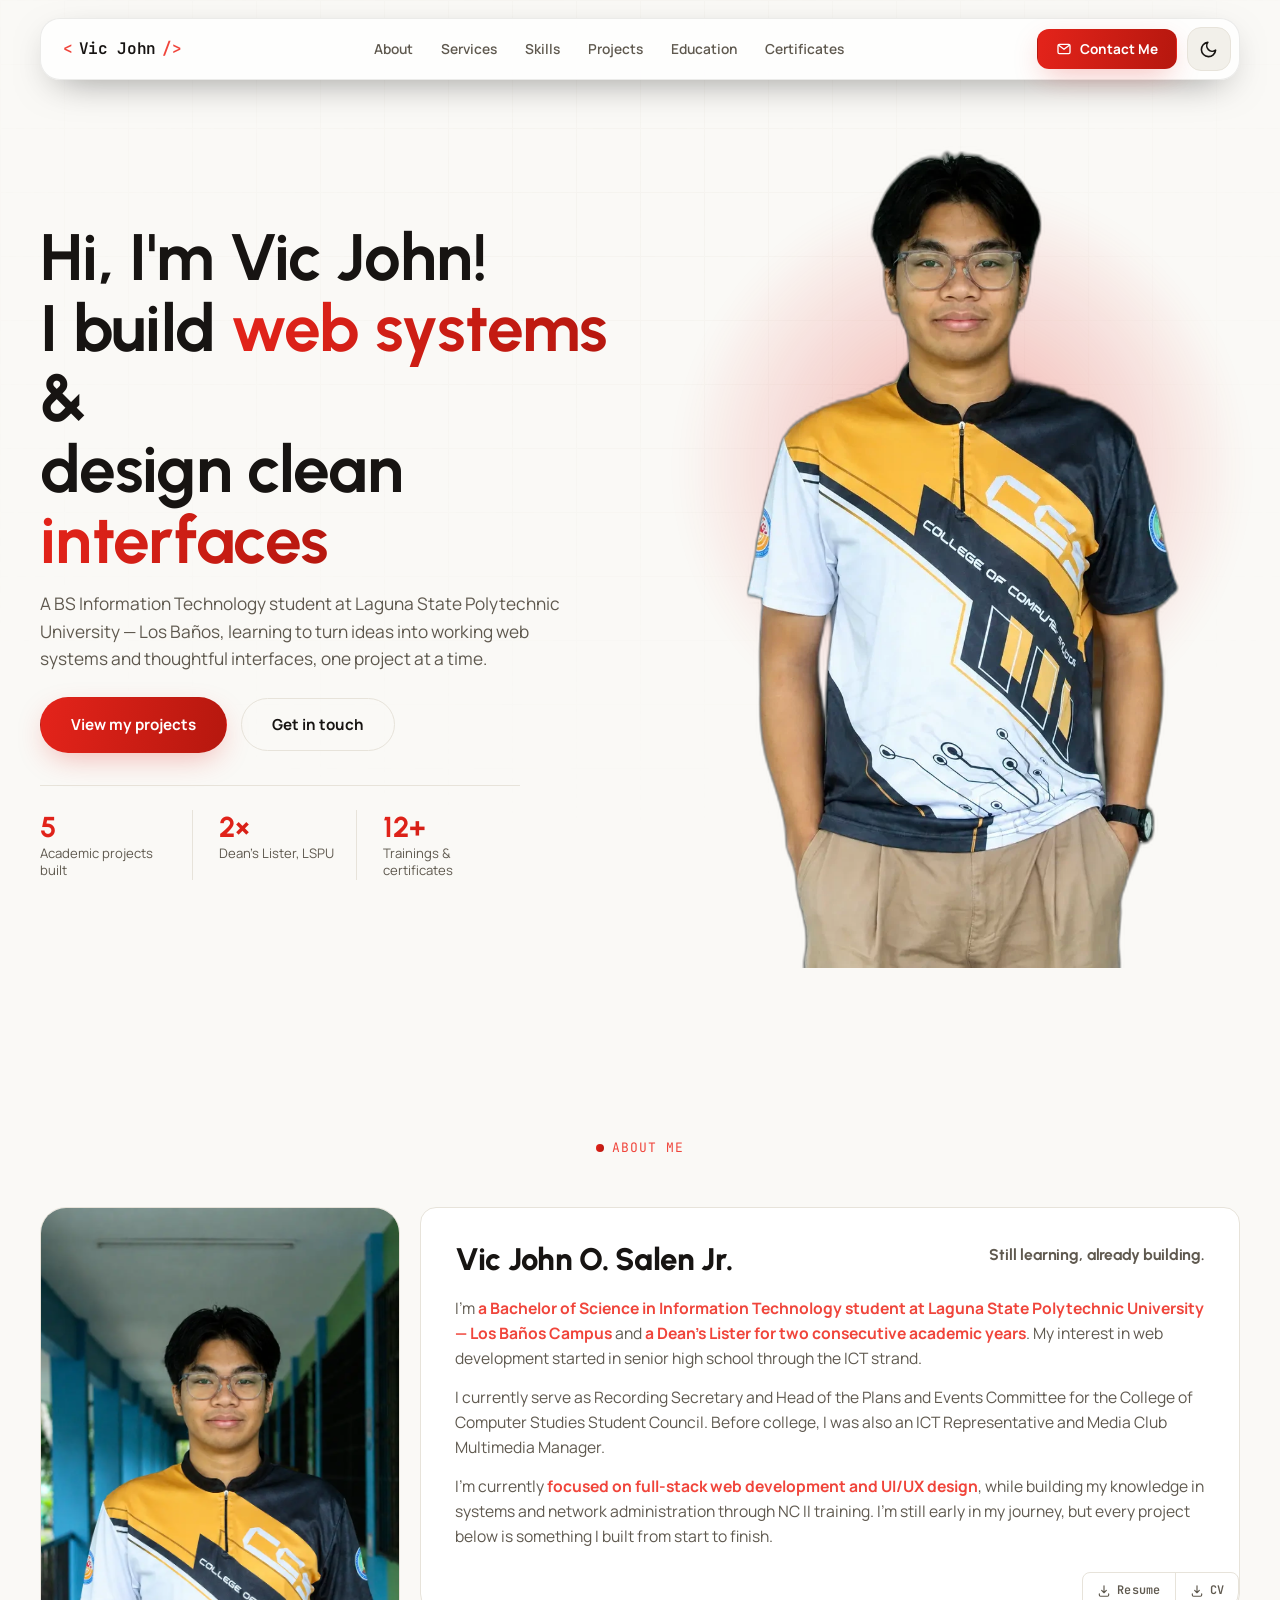
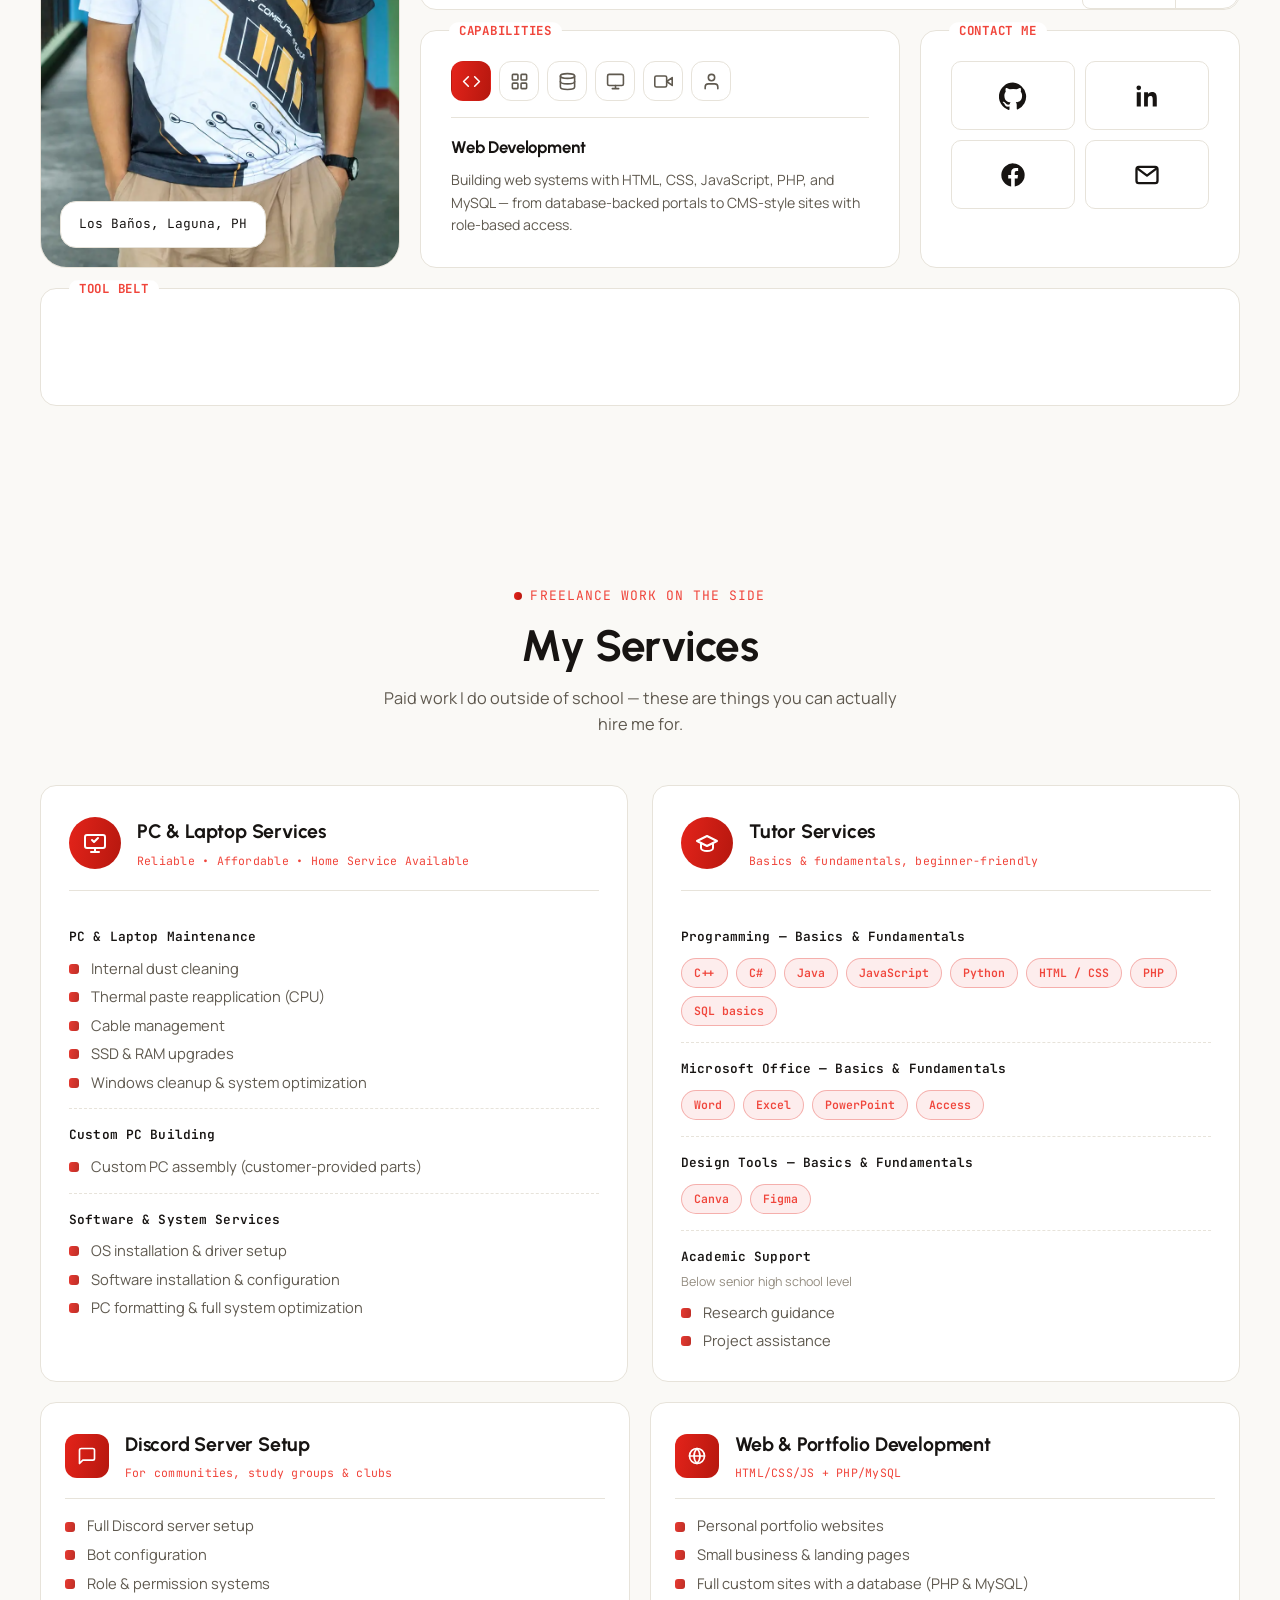
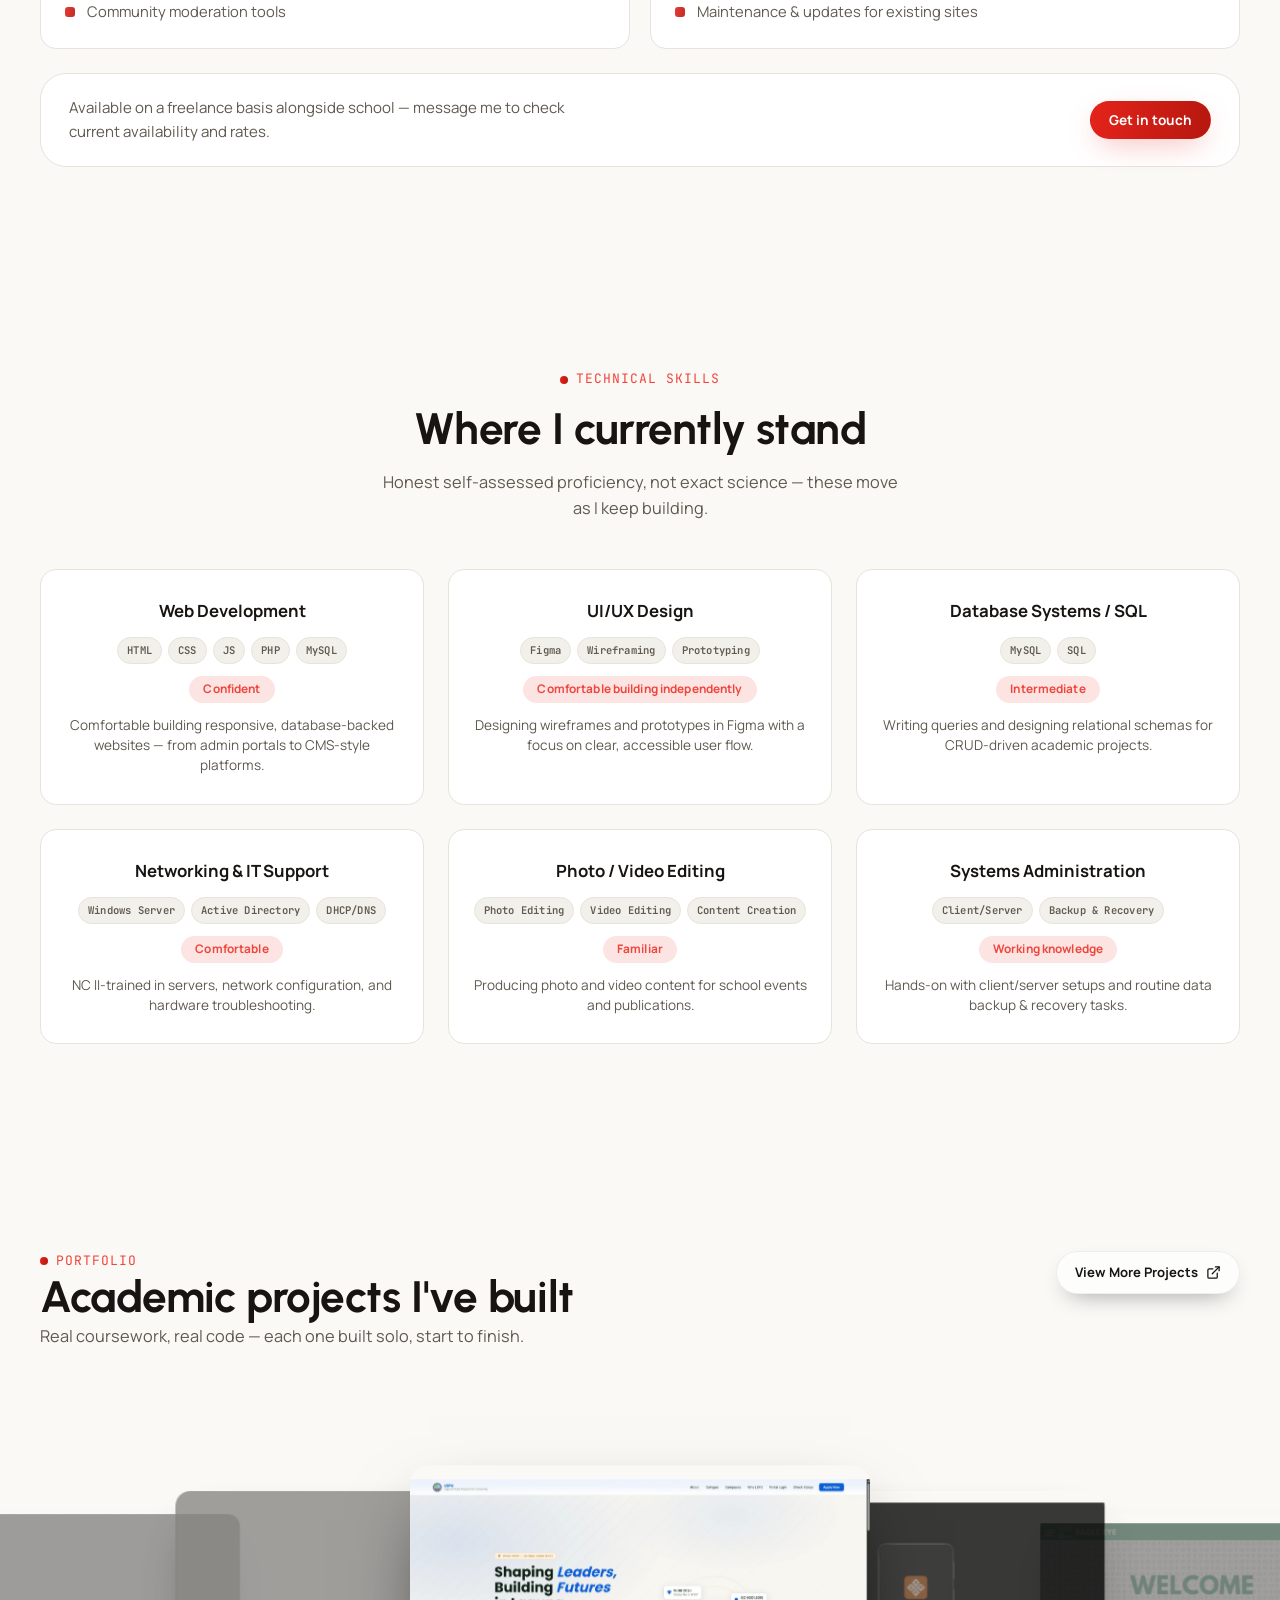
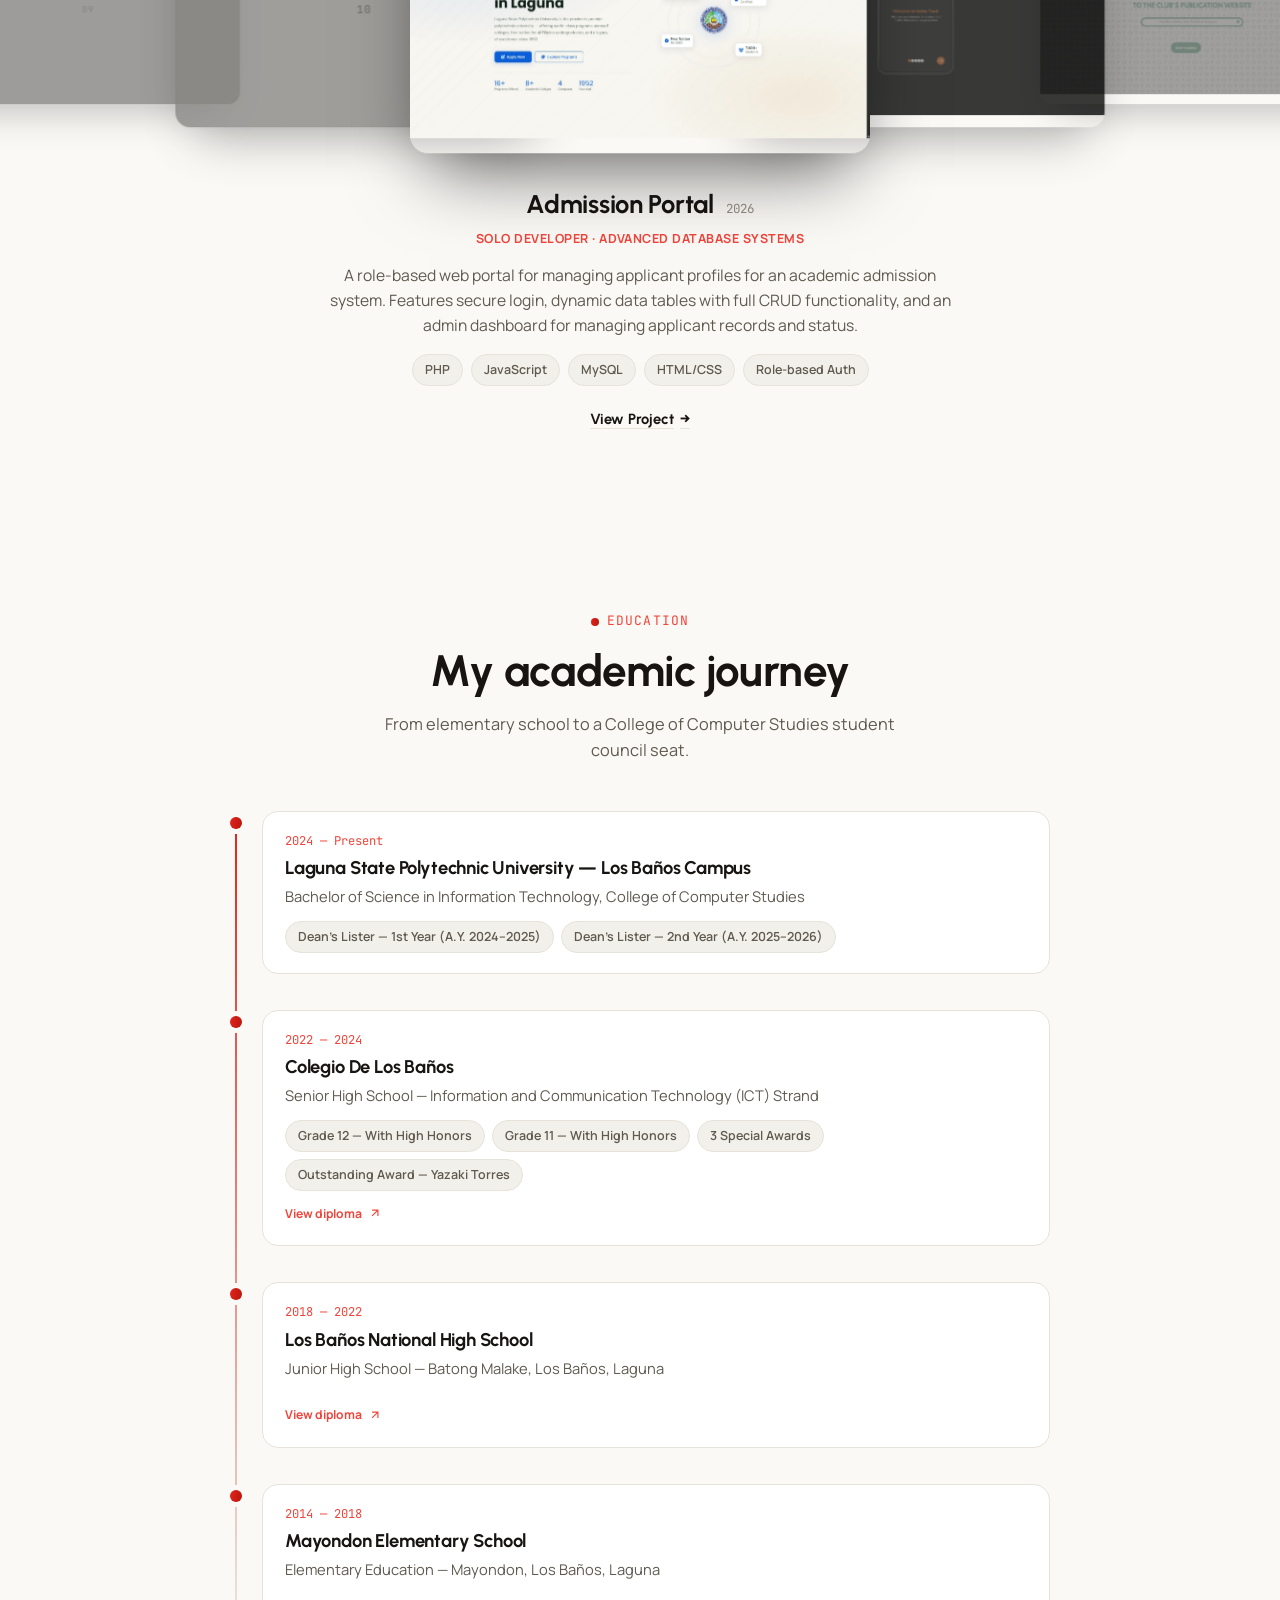
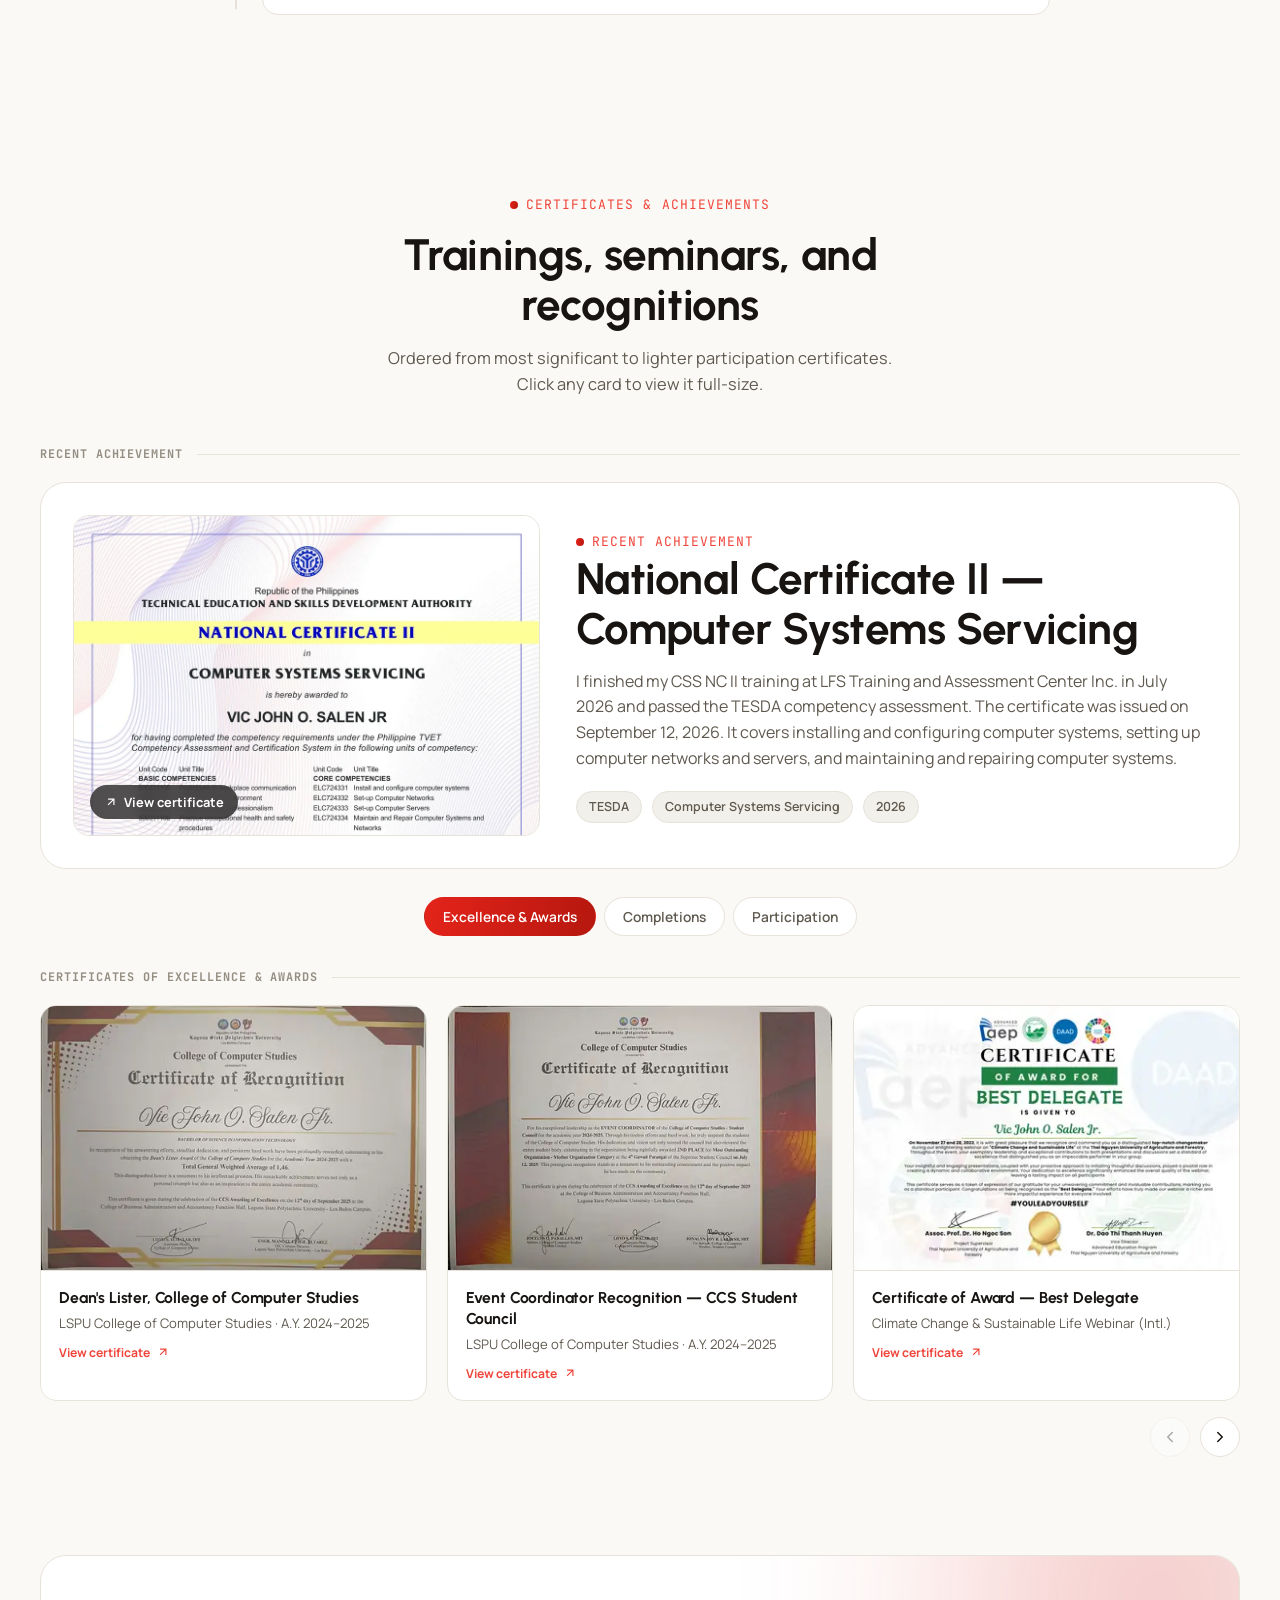
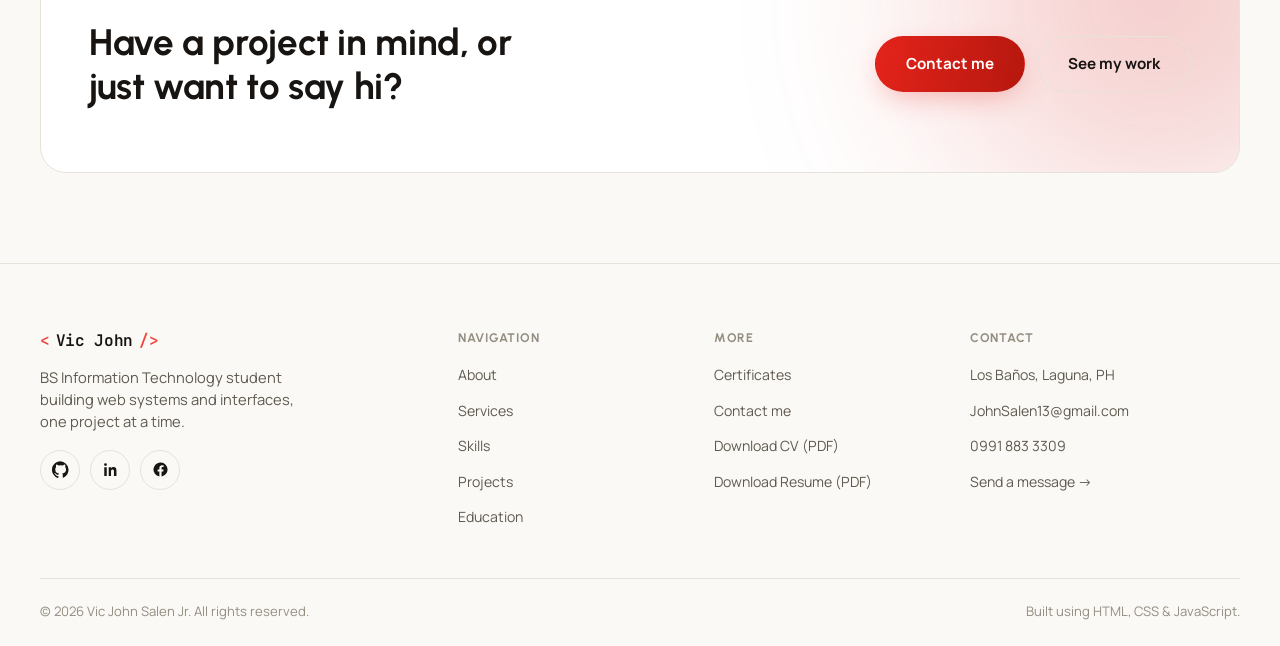
==== commit 0833e624: "National Certificate can now be viewed" ====
--- a/index.html
+++ b/index.html
@@ -868,19 +868,33 @@
 
         <h3 class="cert-tier-label">Recent achievement</h3>
         <div class="achievement-feature-card reveal">
-          <div class="achievement-feature-media achievement-feature-media-empty" aria-hidden="true">
-            <span>Recent achievement image coming soon</span>
-          </div>
+          <button type="button" class="achievement-feature-media"
+            data-cert-img="assets/images/certificates/National-Certificate-II.webp"
+            data-cert-title="National Certificate II — Computer Systems Servicing"
+            data-cert-desc="Issued by TESDA (Technical Education and Skills Development Authority) on September 12, 2026, valid until September 11, 2031. Training at LFS Training and Assessment Center Inc., July 2026.">
+            <img src="assets/images/certificates/thumbs/National-Certificate-II-feature.webp"
+              alt="National Certificate II in Computer Systems Servicing from TESDA" loading="lazy" width="960"
+              height="660">
+            <span class="achievement-feature-media-hint">
+              <svg viewBox="0 0 24 24" fill="none" stroke="currentColor" stroke-width="2">
+                <path d="M7 17 17 7M7 7h10v10" />
+              </svg>
+              View certificate
+            </span>
+          </button>
           <div class="achievement-feature-copy">
             <span class="eyebrow">Recent achievement</span>
-            <h2 class="section-title">Lorem Ipsum Achievement Title</h2>
+            <h2 class="section-title">National Certificate II — Computer Systems Servicing</h2>
             <p>
-              Lorem ipsum dolor sit amet, consectetur adipiscing elit. Sed do eiusmod tempor incididunt ut labore et
-              dolore magna aliqua, placeholder copy for the next recent achievement to be added here.
+              I finished my CSS NC II training at LFS Training and Assessment Center Inc. in July 2026 and passed the
+              TESDA competency assessment. The certificate was issued on September 12, 2026. It covers installing and
+              configuring computer systems, setting up computer networks and servers, and maintaining and repairing
+              computer systems.
             </p>
             <div class="achievement-feature-tags">
-              <span class="tag">Placeholder tag</span>
-              <span class="tag">Placeholder tag</span>
+              <span class="tag">TESDA</span>
+              <span class="tag">Computer Systems Servicing</span>
+              <span class="tag">2026</span>
             </div>
           </div>
         </div>
@@ -892,8 +906,11 @@
             id="certTab-completions" aria-controls="certPanel-completions">Completions</button>
           <button type="button" class="cert-tab-btn" data-cert-tab="participation" role="tab" aria-selected="false"
             id="certTab-participation" aria-controls="certPanel-participation">Participation</button>
+          <!-- "In progress" tab hidden for now (nothing in progress). To bring it back, uncomment this button
+               and the #certPanel-progress panel further below.
           <button type="button" class="cert-tab-btn" data-cert-tab="progress" role="tab" aria-selected="false"
             id="certTab-progress" aria-controls="certPanel-progress">In progress</button>
+          -->
         </div>
 
         <div class="cert-tab-panels">
@@ -1027,6 +1044,25 @@
 
                   <div class="cert-carousel-slide">
                     <button class="cert-card"
+                      data-cert-img="assets/images/certificates/National-Certificate-II.webp"
+                      data-cert-title="National Certificate II — Computer Systems Servicing"
+                      data-cert-desc="Issued by TESDA on September 12, 2026, valid until September 11, 2031. Training at LFS Training and Assessment Center Inc., July 2026.">
+                      <div class="cert-thumb skeleton-img-wrap"><img
+                          src="assets/images/certificates/thumbs/National-Certificate-II.webp" alt="" loading="lazy"
+                          width="480" height="330"></div>
+                      <div class="cert-info">
+                        <h3>National Certificate II — Computer Systems Servicing</h3>
+                        <p>TESDA · Issued September 2026</p>
+                        <span class="cert-view">View certificate <svg viewBox="0 0 24 24" fill="none"
+                            stroke="currentColor" stroke-width="2">
+                            <path d="M7 17 17 7M7 7h10v10" />
+                          </svg></span>
+                      </div>
+                    </button>
+                  </div>
+
+                  <div class="cert-carousel-slide">
+                    <button class="cert-card"
                       data-cert-img="assets/images/certificates/Completion-iLeap-Work-Immersion.webp"
                       data-cert-title="Certificate of Completion — i-Leap Program"
                       data-cert-desc="Senior High School Full Face-to-Face Work Immersion, 80 hours of simulation experience — Torres Technology Center Corp., Nov 18, 2023.">
@@ -1242,6 +1278,7 @@
             </div>
           </div>
 
+          <!-- "In progress" panel hidden for now. Uncomment together with its tab button above.
           <div class="cert-tab-panel" id="certPanel-progress" role="tabpanel" aria-labelledby="certTab-progress" hidden>
             <h3 class="cert-tier-label">In progress</h3>
             <div class="cert-grid">
@@ -1250,12 +1287,13 @@
                   <div class="cert-thumb-empty">Certificate pending issuance</div>
                 </div>
                 <div class="cert-info">
-                  <h3>NC II — Computer Systems Servicing</h3>
-                  <p>LFS Training and Assessment Center Inc. · Awaiting official issuance</p>
+                  <h3>Certificate title</h3>
+                  <p>Issuer · Status</p>
                 </div>
               </div>
             </div>
           </div>
+          -->
         </div>
       </div>
     </section>
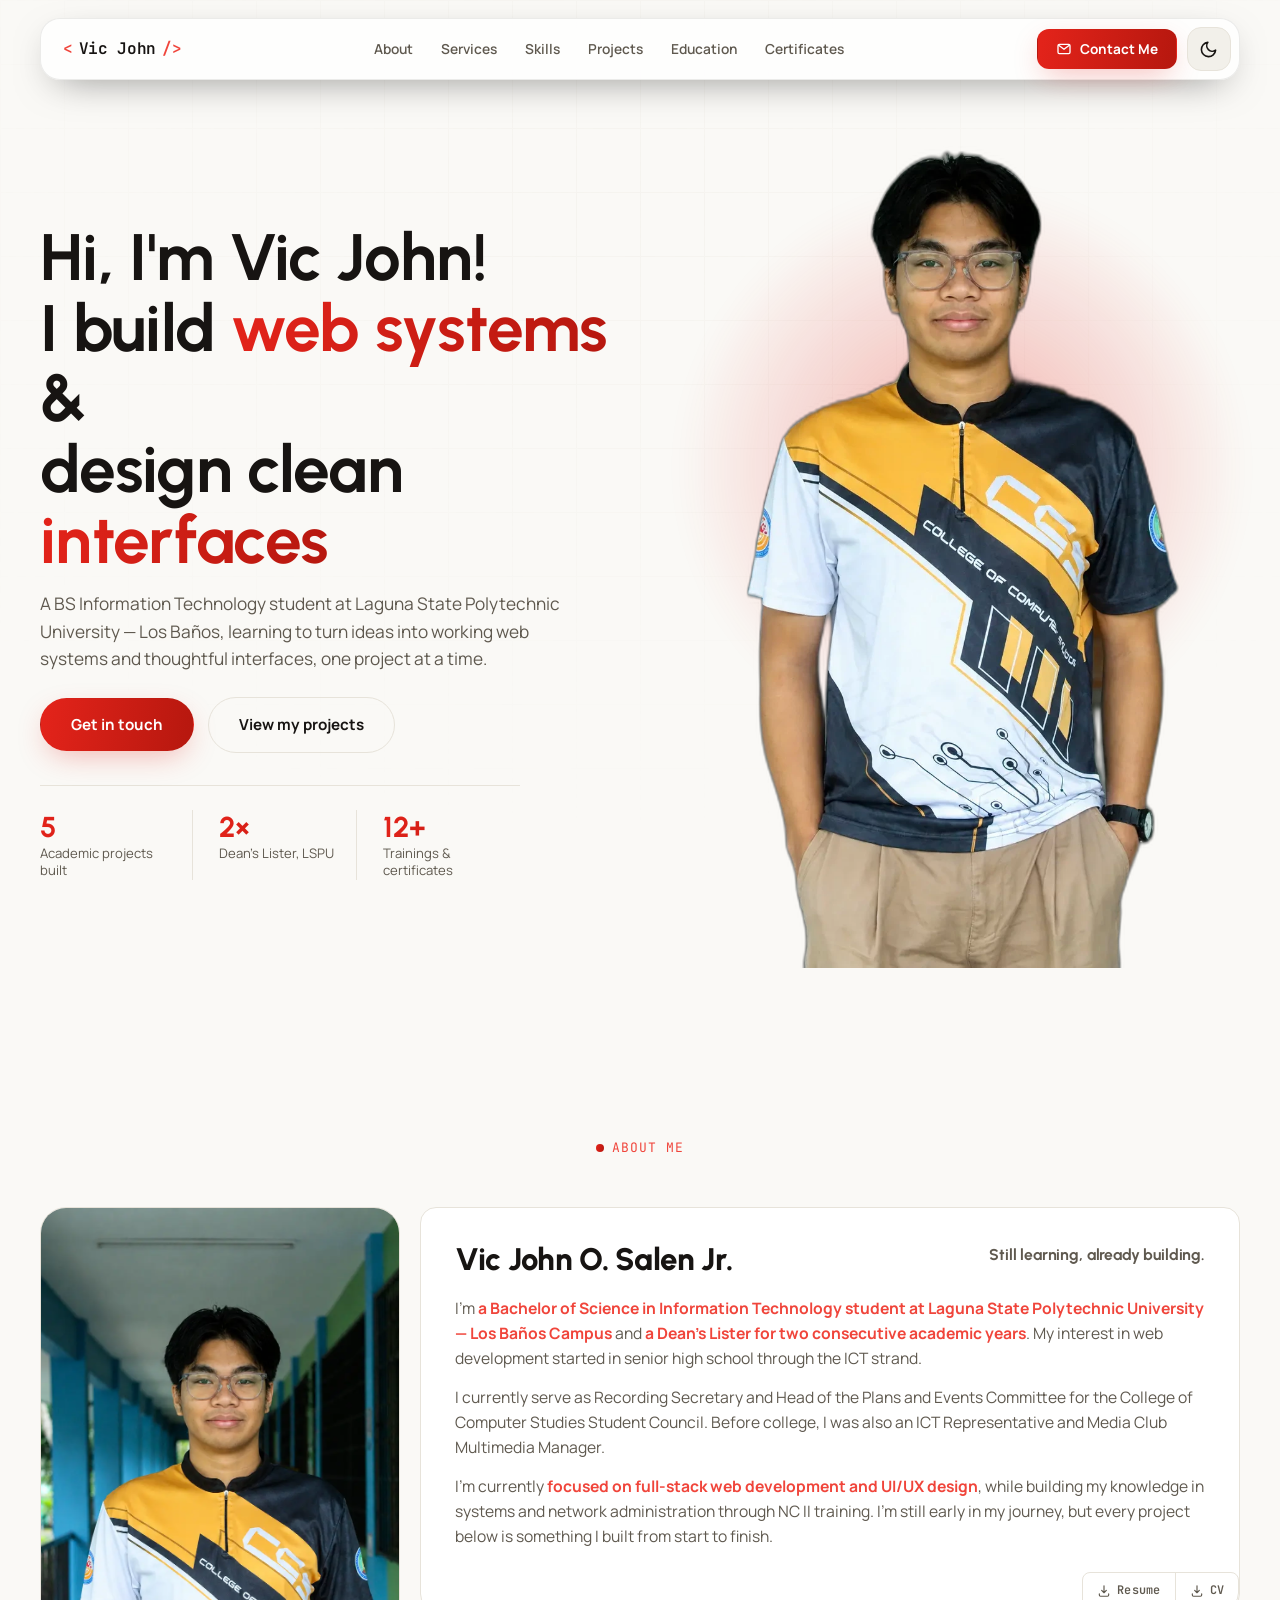
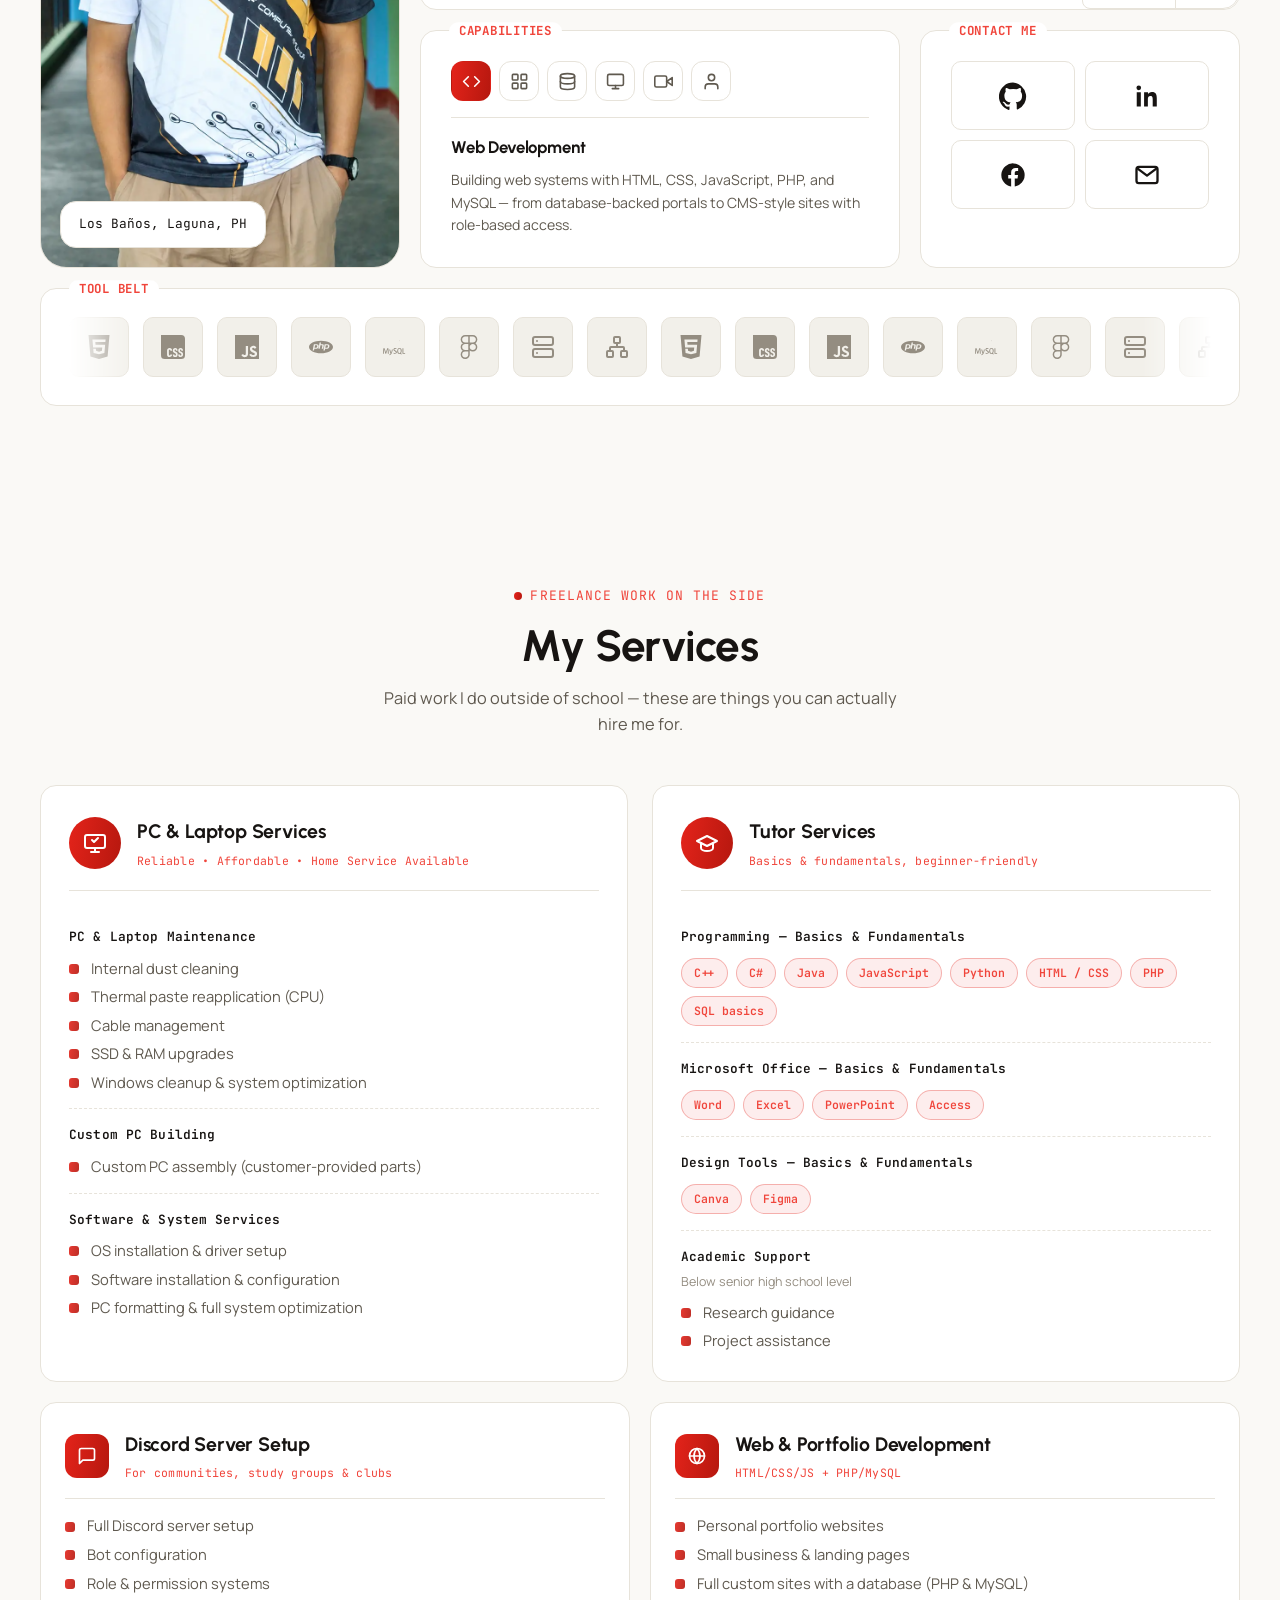
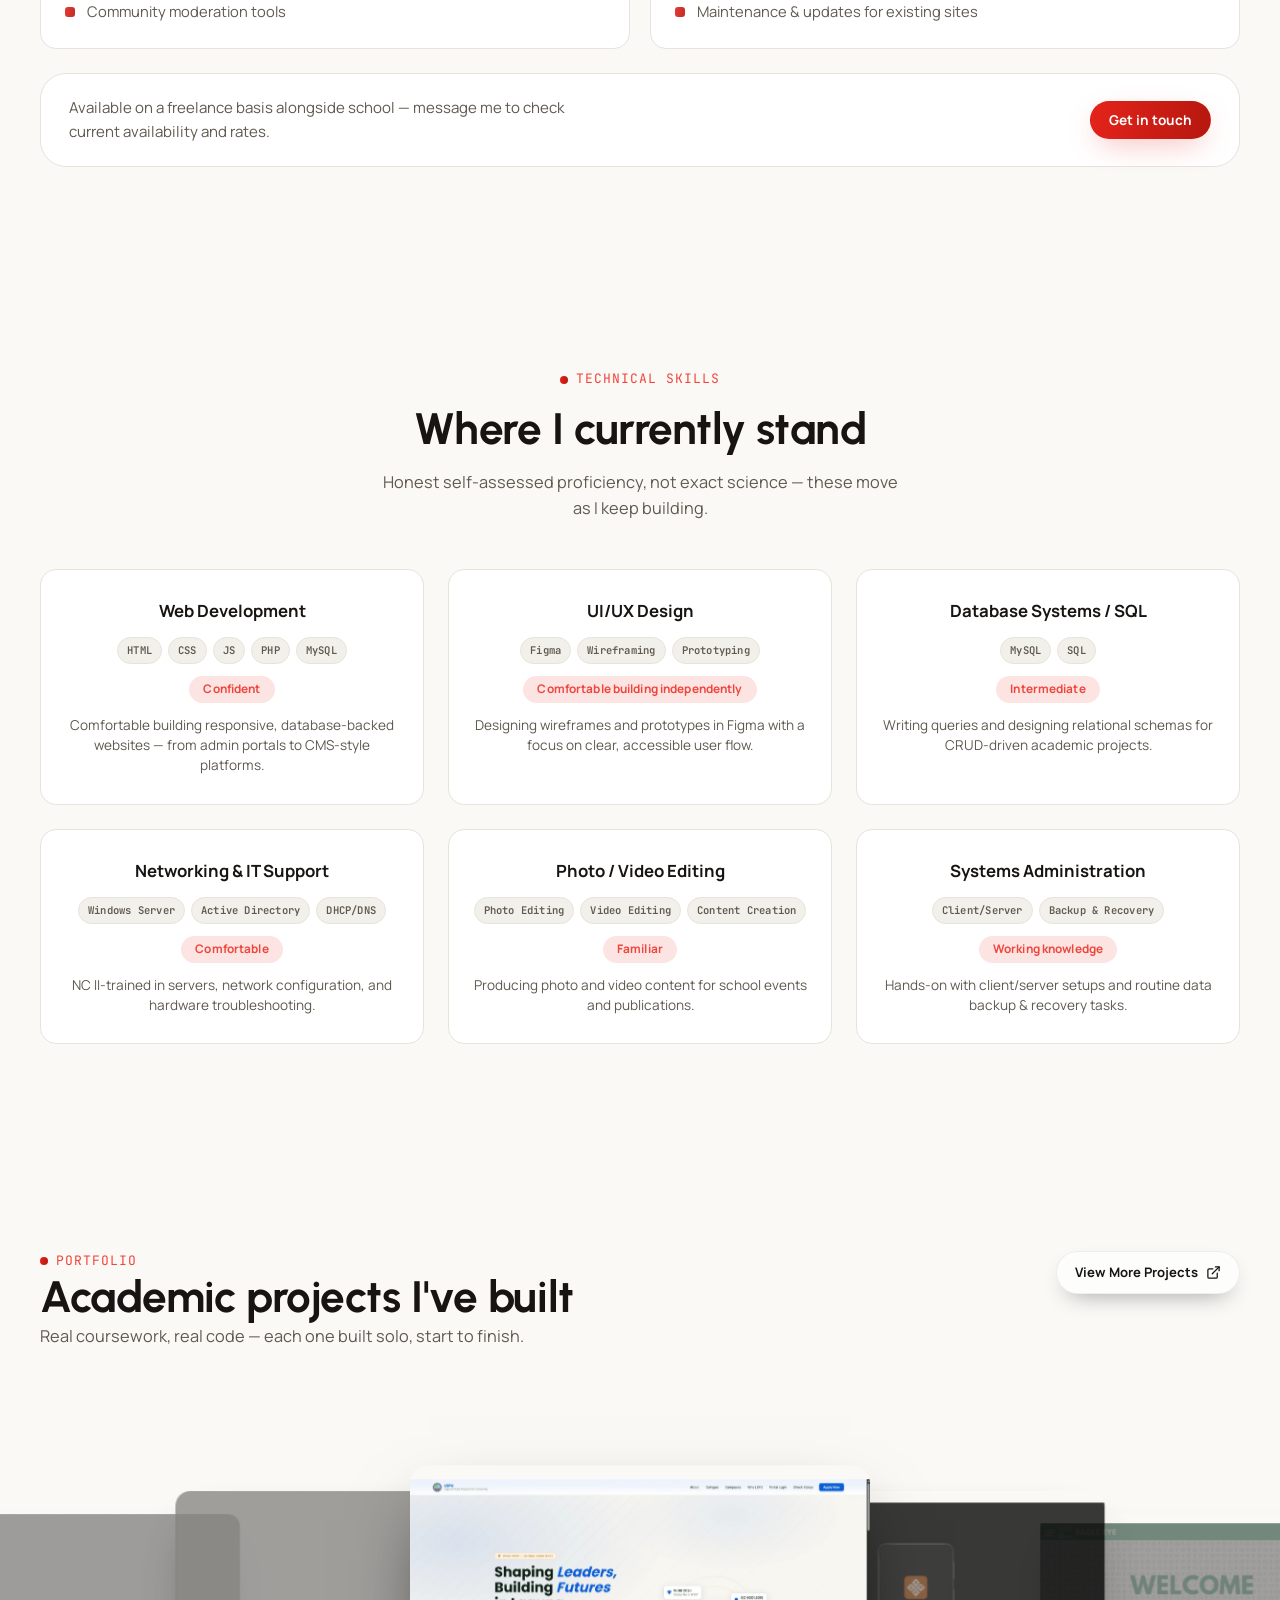
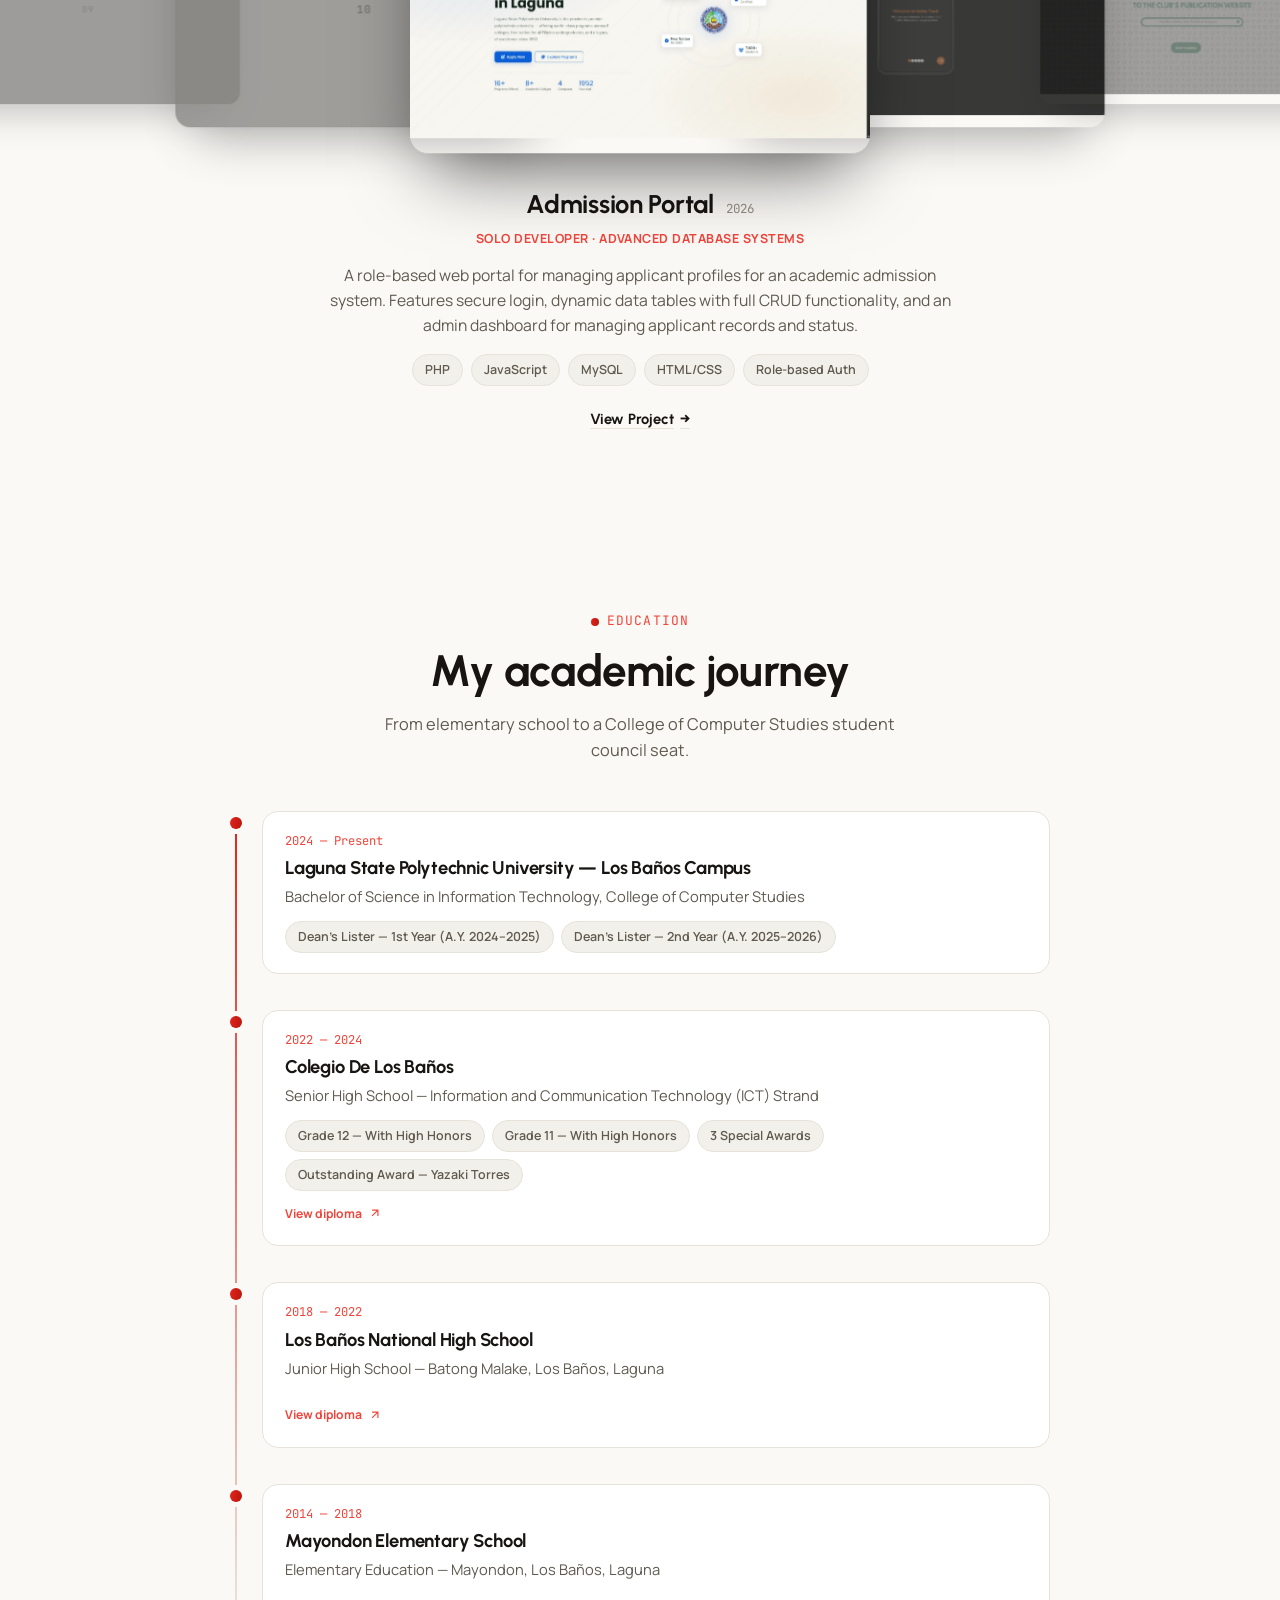
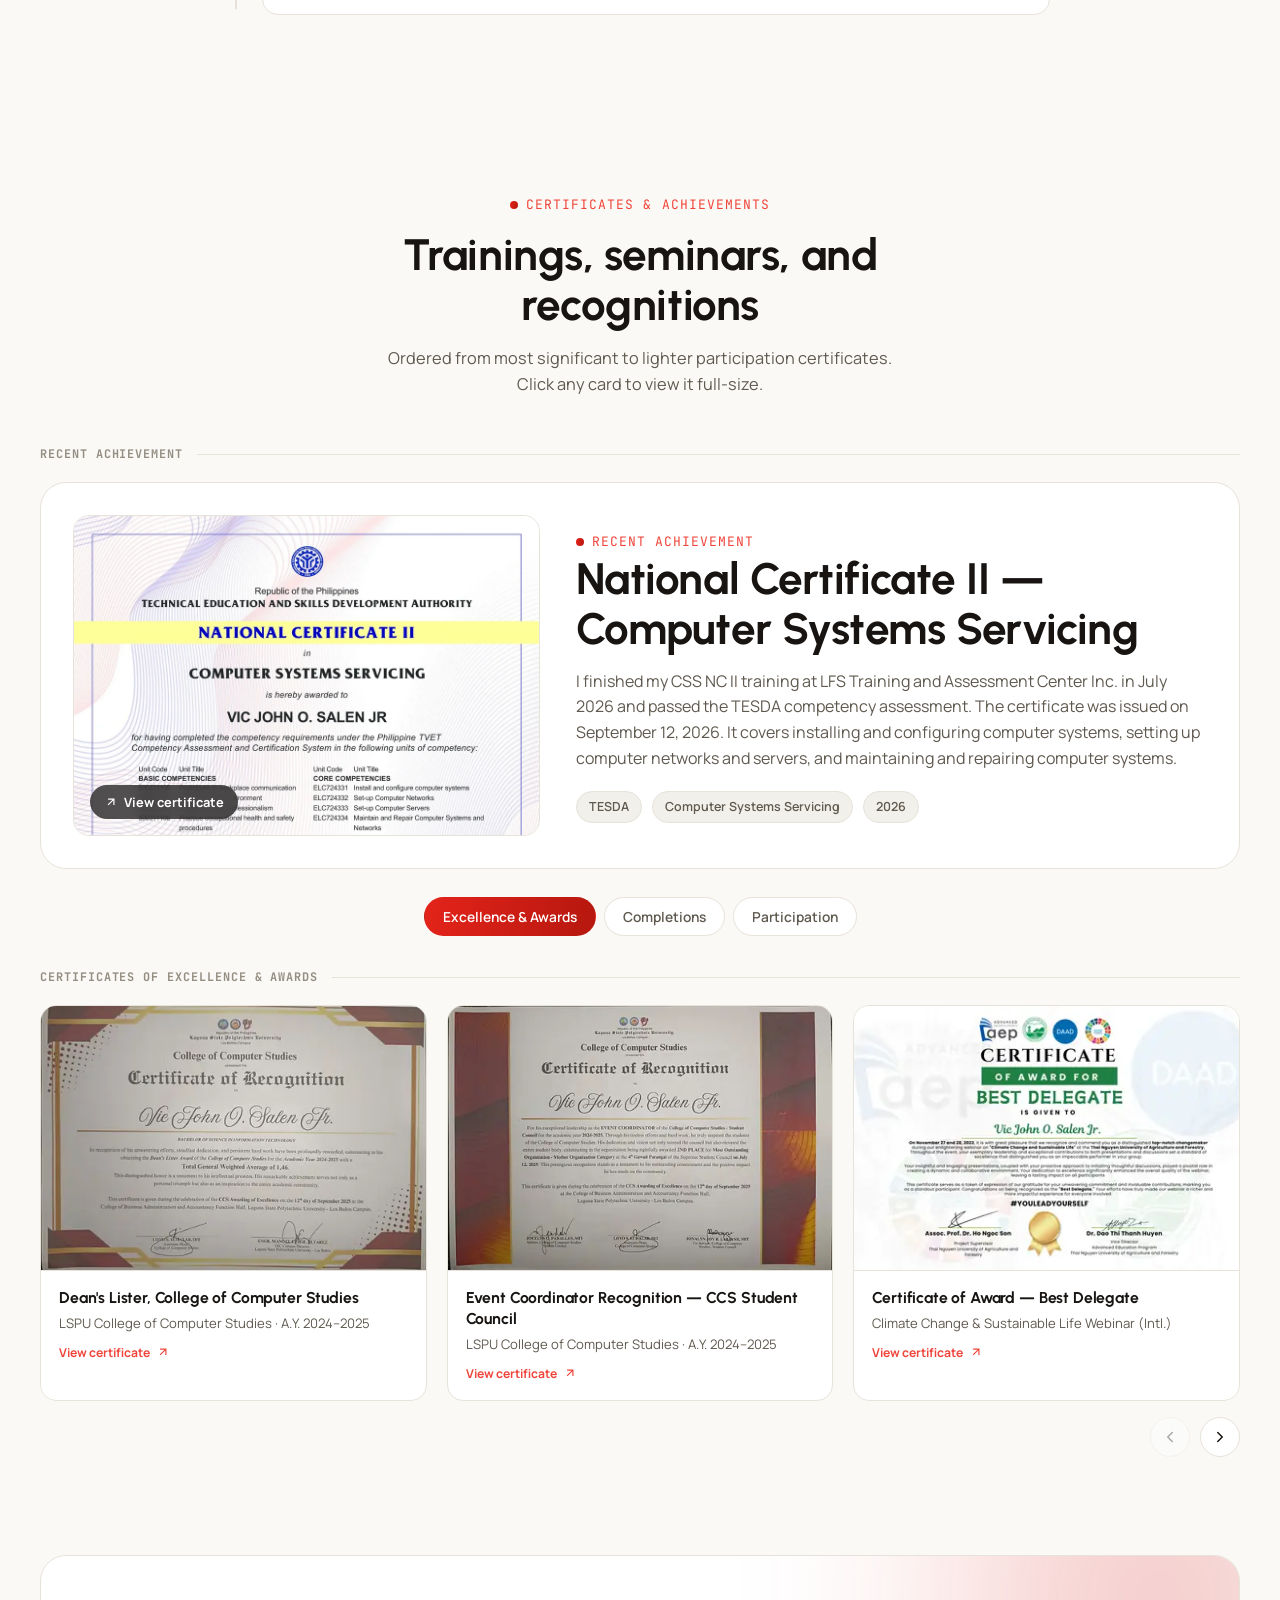
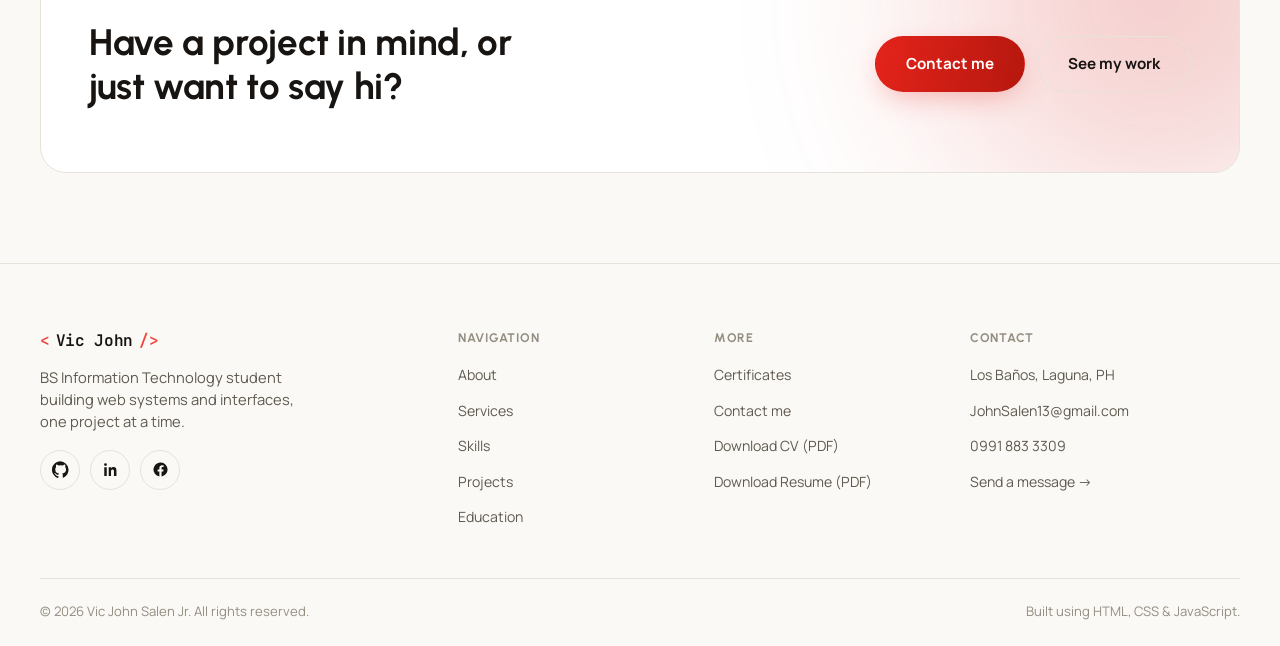
==== commit c23ce57e: "Enhance certificate navigation and tooltips: add prev/next buttons, improve accessibility, and imple" ====
--- a/index.html
+++ b/index.html
@@ -100,8 +100,8 @@
             ideas into working web systems and thoughtful interfaces, one project at a time.
           </p>
           <div class="hero-cta">
-            <a href="#projects" class="btn btn-primary">View my projects</a>
-            <button type="button" class="btn btn-ghost" id="heroContactBtn">Get in touch</button>
+            <button type="button" class="btn btn-primary" id="heroContactBtn">Get in touch</button>
+            <a href="#projects" class="btn btn-ghost">View my projects</a>
           </div>
           <div class="hero-stats">
             <div class="hero-stat">
@@ -290,37 +290,37 @@
             <h3 class="about-card-title panel-label">Tool Belt</h3>
             <div class="toolbelt-marquee">
               <div class="toolbelt-track">
-                <div class="toolbelt-tile" title="HTML"><span class="toolbelt-icon"><svg viewBox="0 0 24 24"
+                <div class="toolbelt-tile" tabindex="0" data-tooltip="HTML" aria-label="HTML"><span class="toolbelt-icon"><svg viewBox="0 0 24 24"
                       fill="currentColor" aria-hidden="true">
                       <path
                         d="M1.5 0h21l-1.91 21.563L11.977 24l-8.564-2.438L1.5 0zm7.031 9.75l-.232-2.718 10.059.003.23-2.622L5.412 4.41l.698 8.01h9.126l-.326 3.426-2.91.804-2.955-.81-.188-2.11H6.248l.33 4.171L12 19.351l5.379-1.443.744-8.157H8.531z" />
                     </svg></span></div>
-                <div class="toolbelt-tile" title="CSS"><span class="toolbelt-icon"><svg viewBox="0 0 24 24"
+                <div class="toolbelt-tile" tabindex="0" data-tooltip="CSS" aria-label="CSS"><span class="toolbelt-icon"><svg viewBox="0 0 24 24"
                       fill="currentColor" aria-hidden="true">
                       <path
                         d="M0 0v20.16A3.84 3.84 0 0 0 3.84 24h16.32A3.84 3.84 0 0 0 24 20.16V3.84A3.84 3.84 0 0 0 20.16 0Zm14.256 13.08c1.56 0 2.28 1.08 2.304 2.64h-1.608c.024-.288-.048-.6-.144-.84-.096-.192-.288-.264-.552-.264-.456 0-.696.264-.696.84-.024.576.288.888.768 1.08.72.288 1.608.744 1.92 1.296q.432.648.432 1.656c0 1.608-.912 2.592-2.496 2.592-1.656 0-2.4-1.032-2.424-2.688h1.68c0 .792.264 1.176.792 1.176.264 0 .456-.072.552-.24.192-.312.24-1.176-.048-1.512-.312-.408-.912-.6-1.32-.816q-.828-.396-1.224-.936c-.24-.36-.36-.888-.36-1.536 0-1.44.936-2.472 2.424-2.448m5.4 0c1.584 0 2.304 1.08 2.328 2.64h-1.608c0-.288-.048-.6-.168-.84-.096-.192-.264-.264-.528-.264-.48 0-.72.264-.72.84s.288.888.792 1.08c.696.288 1.608.744 1.92 1.296.264.432.408.984.408 1.656.024 1.608-.888 2.592-2.472 2.592-1.68 0-2.424-1.056-2.448-2.688h1.68c0 .744.264 1.176.792 1.176.264 0 .456-.072.552-.24.216-.312.264-1.176-.048-1.512-.288-.408-.888-.6-1.32-.816-.552-.264-.96-.576-1.2-.936s-.36-.888-.36-1.536c-.024-1.44.912-2.472 2.4-2.448m-11.031.018c.711-.006 1.419.198 1.839.63.432.432.672 1.128.648 1.992H9.336c.024-.456-.096-.792-.432-.96-.312-.144-.768-.048-.888.24-.12.264-.192.576-.168.864v3.504c0 .744.264 1.128.768 1.128a.65.65 0 0 0 .552-.264c.168-.24.192-.552.168-.84h1.776c.096 1.632-.984 2.712-2.568 2.688-1.536 0-2.496-.864-2.472-2.472v-4.032c0-.816.24-1.44.696-1.848.432-.408 1.146-.624 1.857-.63" />
                     </svg></span></div>
-                <div class="toolbelt-tile" title="JavaScript"><span class="toolbelt-icon"><svg viewBox="0 0 24 24"
+                <div class="toolbelt-tile" tabindex="0" data-tooltip="JavaScript" aria-label="JavaScript"><span class="toolbelt-icon"><svg viewBox="0 0 24 24"
                       fill="currentColor" aria-hidden="true">
                       <path
                         d="M0 0h24v24H0V0zm22.034 18.276c-.175-1.095-.888-2.015-3.003-2.873-.736-.345-1.554-.585-1.797-1.14-.091-.33-.105-.51-.046-.705.15-.646.915-.84 1.515-.66.39.12.75.42.976.9 1.034-.676 1.034-.676 1.755-1.125-.27-.42-.404-.601-.586-.78-.63-.705-1.469-1.065-2.834-1.034l-.705.089c-.676.165-1.32.525-1.71 1.005-1.14 1.291-.811 3.541.569 4.471 1.365 1.02 3.361 1.244 3.616 2.205.24 1.17-.87 1.545-1.966 1.41-.811-.18-1.26-.586-1.755-1.336l-1.83 1.051c.21.48.45.689.81 1.109 1.74 1.756 6.09 1.666 6.871-1.004.029-.09.24-.705.074-1.65l.046.067zm-8.983-7.245h-2.248c0 1.938-.009 3.864-.009 5.805 0 1.232.063 2.363-.138 2.711-.33.689-1.18.601-1.566.48-.396-.196-.597-.466-.83-.855-.063-.105-.11-.196-.127-.196l-1.825 1.125c.305.63.75 1.172 1.324 1.517.855.51 2.004.675 3.207.405.783-.226 1.458-.691 1.811-1.411.51-.93.402-2.07.397-3.346.012-2.054 0-4.109 0-6.179l.004-.056z" />
                     </svg></span></div>
-                <div class="toolbelt-tile" title="PHP"><span class="toolbelt-icon"><svg viewBox="0 0 24 24"
+                <div class="toolbelt-tile" tabindex="0" data-tooltip="PHP" aria-label="PHP"><span class="toolbelt-icon"><svg viewBox="0 0 24 24"
                       fill="currentColor" aria-hidden="true">
                       <path
                         d="M7.01 10.207h-.944l-.515 2.648h.838c.556 0 .97-.105 1.242-.314.272-.21.455-.559.55-1.049.092-.47.05-.802-.124-.995-.175-.193-.523-.29-1.047-.29zM12 5.688C5.373 5.688 0 8.514 0 12s5.373 6.313 12 6.313S24 15.486 24 12c0-3.486-5.373-6.312-12-6.312zm-3.26 7.451c-.261.25-.575.438-.917.551-.336.108-.765.164-1.285.164H5.357l-.327 1.681H3.652l1.23-6.326h2.65c.797 0 1.378.209 1.744.628.366.418.476 1.002.33 1.752a2.836 2.836 0 0 1-.305.847c-.143.255-.33.49-.561.703zm4.024.715l.543-2.799c.063-.318.039-.536-.068-.651-.107-.116-.336-.174-.687-.174H11.46l-.704 3.625H9.388l1.23-6.327h1.367l-.327 1.682h1.218c.767 0 1.295.134 1.586.401s.378.7.263 1.299l-.572 2.944h-1.389zm7.597-2.265a2.782 2.782 0 0 1-.305.847c-.143.255-.33.49-.561.703a2.44 2.44 0 0 1-.917.551c-.336.108-.765.164-1.286.164h-1.18l-.327 1.682h-1.378l1.23-6.326h2.649c.797 0 1.378.209 1.744.628.366.417.477 1.001.331 1.751zM17.766 10.207h-.943l-.516 2.648h.838c.557 0 .971-.105 1.242-.314.272-.21.455-.559.551-1.049.092-.47.049-.802-.125-.995s-.524-.29-1.047-.29z" />
                     </svg></span></div>
-                <div class="toolbelt-tile" title="MySQL"><span class="toolbelt-icon"><svg viewBox="0 0 24 24"
+                <div class="toolbelt-tile" tabindex="0" data-tooltip="MySQL" aria-label="MySQL"><span class="toolbelt-icon"><svg viewBox="0 0 24 24"
                       fill="currentColor" aria-hidden="true">
                       <path
                         d="M16.405 5.501c-.115 0-.193.014-.274.033v.013h.014c.054.104.146.18.214.273.054.107.1.214.154.32l.014-.015c.094-.066.14-.172.14-.333-.04-.047-.046-.094-.08-.14-.04-.067-.126-.1-.18-.153zM5.77 18.695h-.927a50.854 50.854 0 00-.27-4.41h-.008l-1.41 4.41H2.45l-1.4-4.41h-.01a72.892 72.892 0 00-.195 4.41H0c.055-1.966.192-3.81.41-5.53h1.15l1.335 4.064h.008l1.347-4.064h1.095c.242 2.015.384 3.86.428 5.53zm4.017-4.08c-.378 2.045-.876 3.533-1.492 4.46-.482.716-1.01 1.073-1.583 1.073-.153 0-.34-.046-.566-.138v-.494c.11.017.24.026.386.026.268 0 .483-.075.647-.222.197-.18.295-.382.295-.605 0-.155-.077-.47-.23-.944L6.23 14.615h.91l.727 2.36c.164.536.233.91.205 1.123.4-1.064.678-2.227.835-3.483zm12.325 4.08h-2.63v-5.53h.885v4.85h1.745zm-3.32.135l-1.016-.5c.09-.076.177-.158.255-.25.433-.506.648-1.258.648-2.253 0-1.83-.718-2.746-2.155-2.746-.704 0-1.254.232-1.65.697-.43.508-.646 1.256-.646 2.245 0 .972.19 1.686.574 2.14.35.41.877.615 1.583.615.264 0 .506-.033.725-.098l1.325.772.36-.622zM15.5 17.588c-.225-.36-.337-.94-.337-1.736 0-1.393.424-2.09 1.27-2.09.443 0 .77.167.977.5.224.362.336.936.336 1.723 0 1.404-.424 2.108-1.27 2.108-.445 0-.77-.167-.978-.5zm-1.658-.425c0 .47-.172.856-.516 1.156-.344.3-.803.45-1.384.45-.543 0-1.064-.172-1.573-.515l.237-.476c.438.22.833.328 1.19.328.332 0 .593-.073.783-.22a.754.754 0 00.3-.615c0-.33-.23-.61-.648-.845-.388-.213-1.163-.657-1.163-.657-.422-.307-.632-.636-.632-1.177 0-.45.157-.81.47-1.085.315-.278.72-.415 1.22-.415.512 0 .98.136 1.4.41l-.213.476a2.726 2.726 0 00-1.064-.23c-.283 0-.502.068-.654.206a.685.685 0 00-.248.524c0 .328.234.61.666.85.393.215 1.187.67 1.187.67.433.305.648.63.648 1.168z" />
                     </svg></span></div>
-                <div class="toolbelt-tile" title="Figma"><span class="toolbelt-icon"><svg viewBox="0 0 24 24"
+                <div class="toolbelt-tile" tabindex="0" data-tooltip="Figma" aria-label="Figma"><span class="toolbelt-icon"><svg viewBox="0 0 24 24"
                       fill="currentColor" aria-hidden="true">
                       <path
                         d="M15.852 8.981h-4.588V0h4.588c2.476 0 4.49 2.014 4.49 4.49s-2.014 4.491-4.49 4.491zM12.735 7.51h3.117c1.665 0 3.019-1.355 3.019-3.019s-1.355-3.019-3.019-3.019h-3.117V7.51zm0 1.471H8.148c-2.476 0-4.49-2.014-4.49-4.49S5.672 0 8.148 0h4.588v8.981zm-4.587-7.51c-1.665 0-3.019 1.355-3.019 3.019s1.354 3.02 3.019 3.02h3.117V1.471H8.148zm4.587 15.019H8.148c-2.476 0-4.49-2.014-4.49-4.49s2.014-4.49 4.49-4.49h4.588v8.98zM8.148 8.981c-1.665 0-3.019 1.355-3.019 3.019s1.355 3.019 3.019 3.019h3.117V8.981H8.148zM8.172 24c-2.489 0-4.515-2.014-4.515-4.49s2.014-4.49 4.49-4.49h4.588v4.441c0 2.503-2.047 4.539-4.563 4.539zm-.024-7.51a3.023 3.023 0 0 0-3.019 3.019c0 1.665 1.365 3.019 3.044 3.019 1.705 0 3.093-1.376 3.093-3.068v-2.97H8.148zm7.704 0h-.098c-2.476 0-4.49-2.014-4.49-4.49s2.014-4.49 4.49-4.49h.098c2.476 0 4.49 2.014 4.49 4.49s-2.014 4.49-4.49 4.49zm-.097-7.509c-1.665 0-3.019 1.355-3.019 3.019s1.355 3.019 3.019 3.019h.098c1.665 0 3.019-1.355 3.019-3.019s-1.355-3.019-3.019-3.019h-.098z" />
                     </svg></span></div>
-                <div class="toolbelt-tile" title="Windows Server"><span class="toolbelt-icon"><svg viewBox="0 0 24 24"
+                <div class="toolbelt-tile" tabindex="0" data-tooltip="Windows Server" aria-label="Windows Server"><span class="toolbelt-icon"><svg viewBox="0 0 24 24"
                       fill="none" stroke="currentColor" stroke-width="2" stroke-linecap="round" stroke-linejoin="round"
                       aria-hidden="true">
                       <rect width="20" height="8" x="2" y="2" rx="2" ry="2" />
@@ -328,7 +328,7 @@
                       <line x1="6" x2="6.01" y1="6" y2="6" />
                       <line x1="6" x2="6.01" y1="18" y2="18" />
                     </svg></span></div>
-                <div class="toolbelt-tile" title="Active Directory"><span class="toolbelt-icon"><svg viewBox="0 0 24 24"
+                <div class="toolbelt-tile" tabindex="0" data-tooltip="Active Directory" aria-label="Active Directory"><span class="toolbelt-icon"><svg viewBox="0 0 24 24"
                       fill="none" stroke="currentColor" stroke-width="2" stroke-linecap="round" stroke-linejoin="round"
                       aria-hidden="true">
                       <rect x="16" y="16" width="6" height="6" rx="1" />
@@ -774,8 +774,8 @@
               <span class="tag">HTML/CSS</span>
               <span class="tag">Role-based Auth</span>
             </div>
-            <a href="projects.html" class="gallery-view-link" id="galleryViewLink">View Project <span
-                aria-hidden="true">→</span></a>
+            <a href="projects.html" class="gallery-view-link" id="galleryViewLink" target="_blank"
+              rel="noopener noreferrer">View Project <span aria-hidden="true">→</span></a>
           </div>
         </div>
       </div>
@@ -1441,6 +1441,19 @@
           </svg>
           <span>Couldn't load this certificate. Please try again.</span>
         </div>
+        <button type="button" class="cert-nav-btn cert-nav-prev" id="certNavPrev" aria-label="Previous certificate">
+          <svg viewBox="0 0 24 24" fill="none" stroke="currentColor" stroke-width="2" stroke-linecap="round"
+            stroke-linejoin="round">
+            <path d="M15 18l-6-6 6-6" />
+          </svg>
+        </button>
+        <button type="button" class="cert-nav-btn cert-nav-next" id="certNavNext" aria-label="Next certificate">
+          <svg viewBox="0 0 24 24" fill="none" stroke="currentColor" stroke-width="2" stroke-linecap="round"
+            stroke-linejoin="round">
+            <path d="M9 18l6-6-6-6" />
+          </svg>
+        </button>
+        <span class="cert-nav-counter" id="certNavCounter" aria-hidden="true"></span>
         <div class="cert-zoom-controls" id="certZoomControls">
           <button type="button" class="cert-zoom-btn" id="certZoomOut" aria-label="Zoom out" disabled>
             <svg viewBox="0 0 24 24" fill="none" stroke="currentColor" stroke-width="2" stroke-linecap="round">
--- a/css/components.css
+++ b/css/components.css
@@ -566,6 +566,16 @@
   grid-auto-rows:min-content;
   gap:20px;
 }
+/* Every direct bento cell gets min-width:0. Grid items default to
+   min-width:auto (their content's max-content size), which is normally
+   harmless — but .toolbelt-track is deliberately width:max-content for
+   its infinite-scroll animation, and that intrinsic width was winning
+   the grid's auto track-sizing once the layout collapses to a single
+   column below 900px, stretching every card (not just the Tool Belt)
+   out past the viewport. min-width:0 lets each cell shrink to the
+   track's actual size instead and leaves the marquee's own
+   overflow:hidden to do the clipping, as intended. */
+.about-bento > *{ min-width:0; }
 
 .about-bento-picture{
   grid-column:1;
@@ -780,6 +790,53 @@
   transition:border-color .3s var(--ease), transform .3s var(--ease);
 }
 .toolbelt-tile:hover{ border-color:var(--accent-400); transform:translateY(-3px); }
+.toolbelt-tile:focus-visible{
+  outline:none;
+  border-color:var(--accent-400);
+  box-shadow:0 0 0 3px color-mix(in srgb, var(--accent-400) 35%, transparent);
+}
+
+/* Keyboard focus should pause the marquee exactly like :hover already
+   does — otherwise a tile a keyboard user has tabbed to keeps sliding
+   out from under them. */
+.toolbelt-marquee:focus-within .toolbelt-track{ animation-play-state:paused; }
+
+/* ---- Custom tool-belt tooltip ----
+   Tile names used to sit in the native title="" attribute, which is slow
+   to appear, can't be styled, and — since every tile lives inside the
+   marquee's clipped, horizontally-masked viewport — a same-element CSS
+   tooltip would get cut off before it could show. Instead a single
+   shared tooltip bubble is appended to <body> (js/main.js) and
+   positioned with getBoundingClientRect() on hover/focus, so it always
+   renders above everything, on both mouse and keyboard. */
+.toolbelt-tooltip{
+  position:fixed;
+  left:0; top:0;
+  transform:translate(-50%, calc(-100% - 10px));
+  padding:6px 10px;
+  border-radius:var(--radius-sm);
+  background:rgba(18,17,16,.92);
+  color:#fff;
+  font-family:var(--font-mono);
+  font-size:.72rem;
+  font-weight:600;
+  letter-spacing:.02em;
+  white-space:nowrap;
+  pointer-events:none;
+  opacity:0;
+  visibility:hidden;
+  transition:opacity .15s var(--ease), visibility .15s;
+  z-index:80;
+}
+.toolbelt-tooltip::after{
+  content:"";
+  position:absolute;
+  left:50%; top:100%;
+  transform:translateX(-50%);
+  border:5px solid transparent;
+  border-top-color:rgba(18,17,16,.92);
+}
+.toolbelt-tooltip.is-visible{ opacity:1; visibility:visible; }
 .toolbelt-icon{
   display:flex;
   align-items:center;
@@ -1836,6 +1893,60 @@
 .cert-modal.is-loading .cert-modal-img{ visibility:hidden; }
 .cert-modal.is-error .cert-modal-img{ display:none; }
 
+/* ---- Certificate prev/next navigation ----
+   Browses between the certificates in whichever carousel the viewer
+   opened this one from, without closing and reopening the modal. Only
+   shown when that group actually has more than one certificate. */
+.cert-nav-btn{
+  position:absolute;
+  top:50%;
+  transform:translateY(-50%);
+  z-index:3;
+  width:38px; height:38px;
+  display:flex; align-items:center; justify-content:center;
+  border-radius:50%;
+  border:1px solid rgba(255,255,255,.14);
+  background:rgba(18,17,16,.72);
+  backdrop-filter:blur(6px);
+  -webkit-backdrop-filter:blur(6px);
+  color:#fff;
+  transition:background .2s var(--ease), opacity .2s var(--ease), transform .2s var(--ease);
+}
+.cert-nav-btn svg{ width:18px; height:18px; }
+.cert-nav-btn:hover{ background:rgba(255,255,255,.16); }
+.cert-nav-prev{ left:14px; }
+.cert-nav-next{ right:14px; }
+.cert-nav-btn.is-hidden{ display:none; }
+/* Only offer prev/next once a certificate has actually finished loading
+   (matches the zoom controls' own reveal condition). */
+.cert-modal.is-loading .cert-nav-btn,
+.cert-modal.is-error .cert-nav-btn{ opacity:0; visibility:hidden; pointer-events:none; }
+.cert-nav-counter{
+  position:absolute;
+  left:14px; top:14px;
+  z-index:3;
+  padding:5px 10px;
+  border-radius:var(--radius-pill);
+  background:rgba(18,17,16,.72);
+  backdrop-filter:blur(6px);
+  -webkit-backdrop-filter:blur(6px);
+  border:1px solid rgba(255,255,255,.14);
+  color:#fff;
+  font-family:var(--font-mono);
+  font-size:.7rem;
+  font-weight:600;
+  letter-spacing:.02em;
+}
+.cert-nav-counter.is-hidden{ display:none; }
+.cert-modal.is-loading .cert-nav-counter,
+.cert-modal.is-error .cert-nav-counter{ opacity:0; visibility:hidden; }
+@media (max-width:480px){
+  .cert-nav-btn{ width:34px; height:34px; }
+  .cert-nav-prev{ left:10px; }
+  .cert-nav-next{ right:10px; }
+  .cert-nav-counter{ left:10px; top:10px; font-size:.68rem; padding:4px 9px; }
+}
+
 /* ---- Certificate zoom controls ---- */
 .cert-zoom-controls{
   position:absolute;
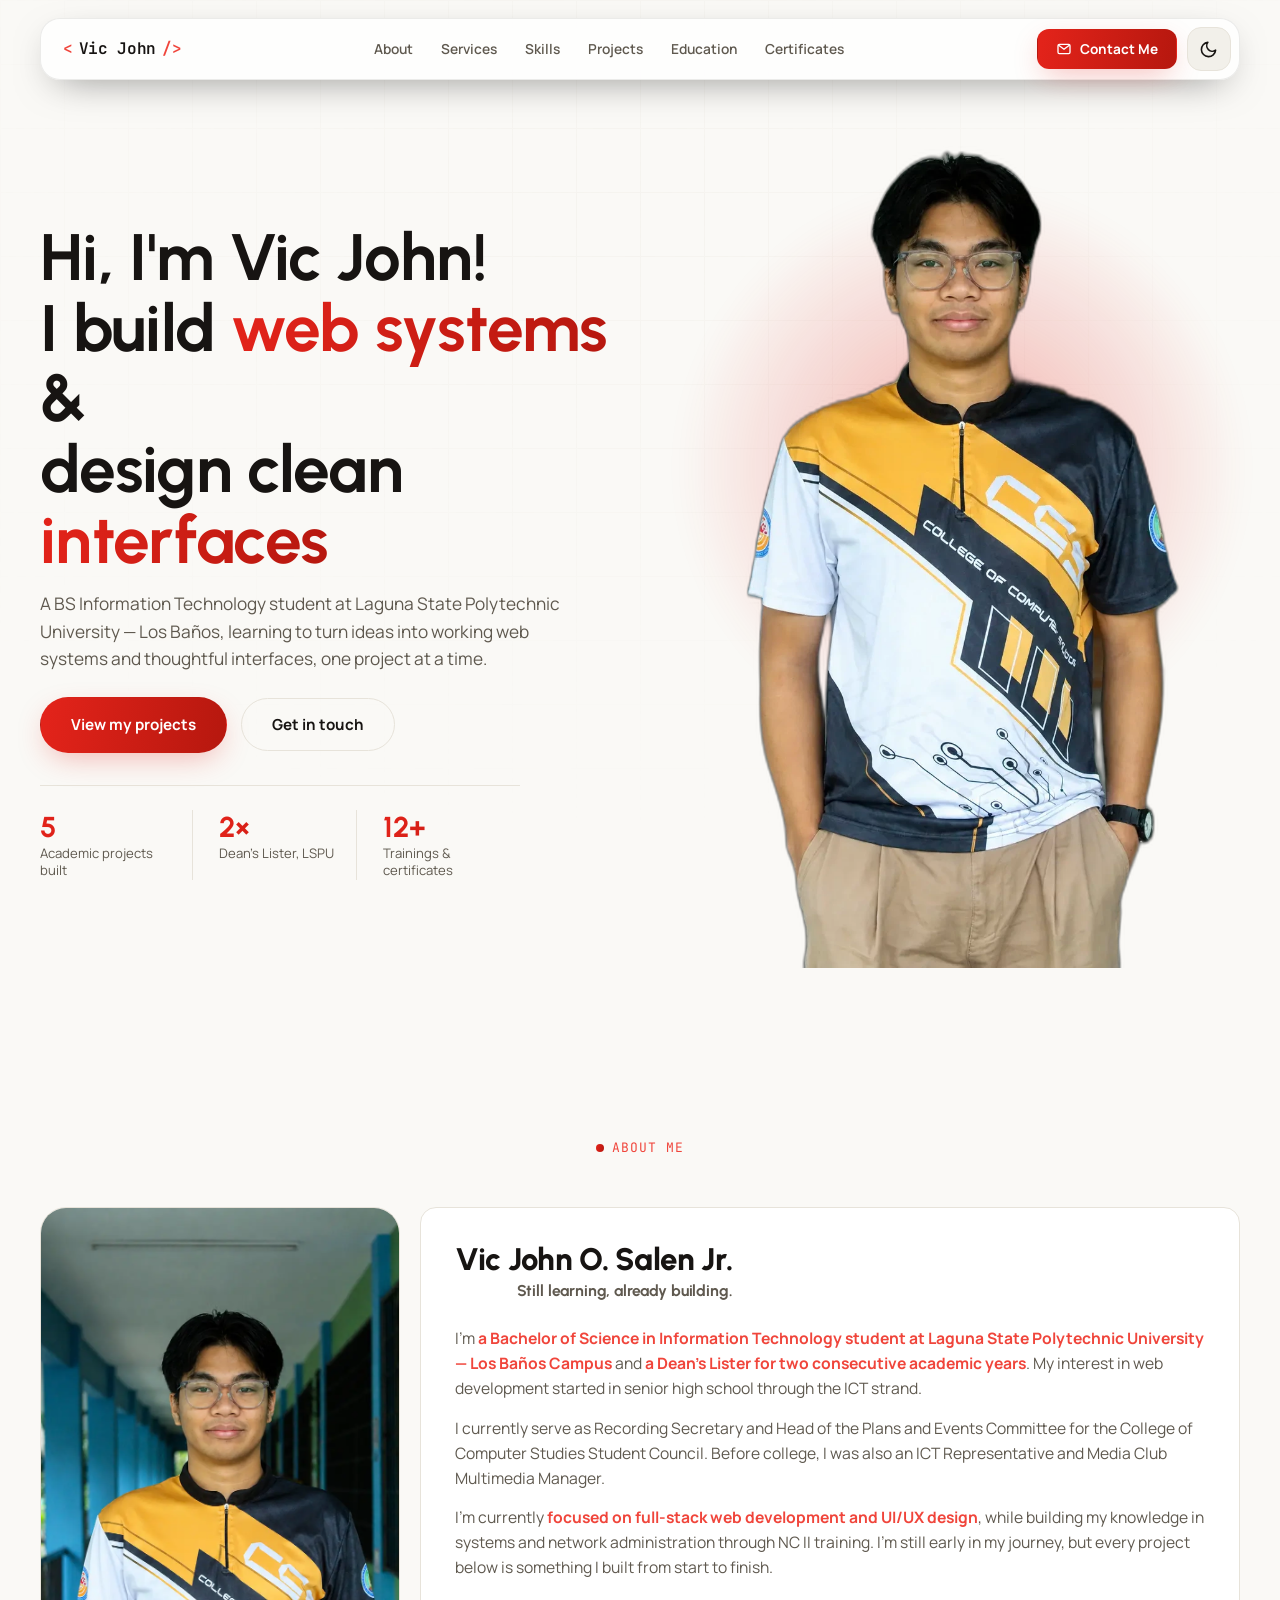
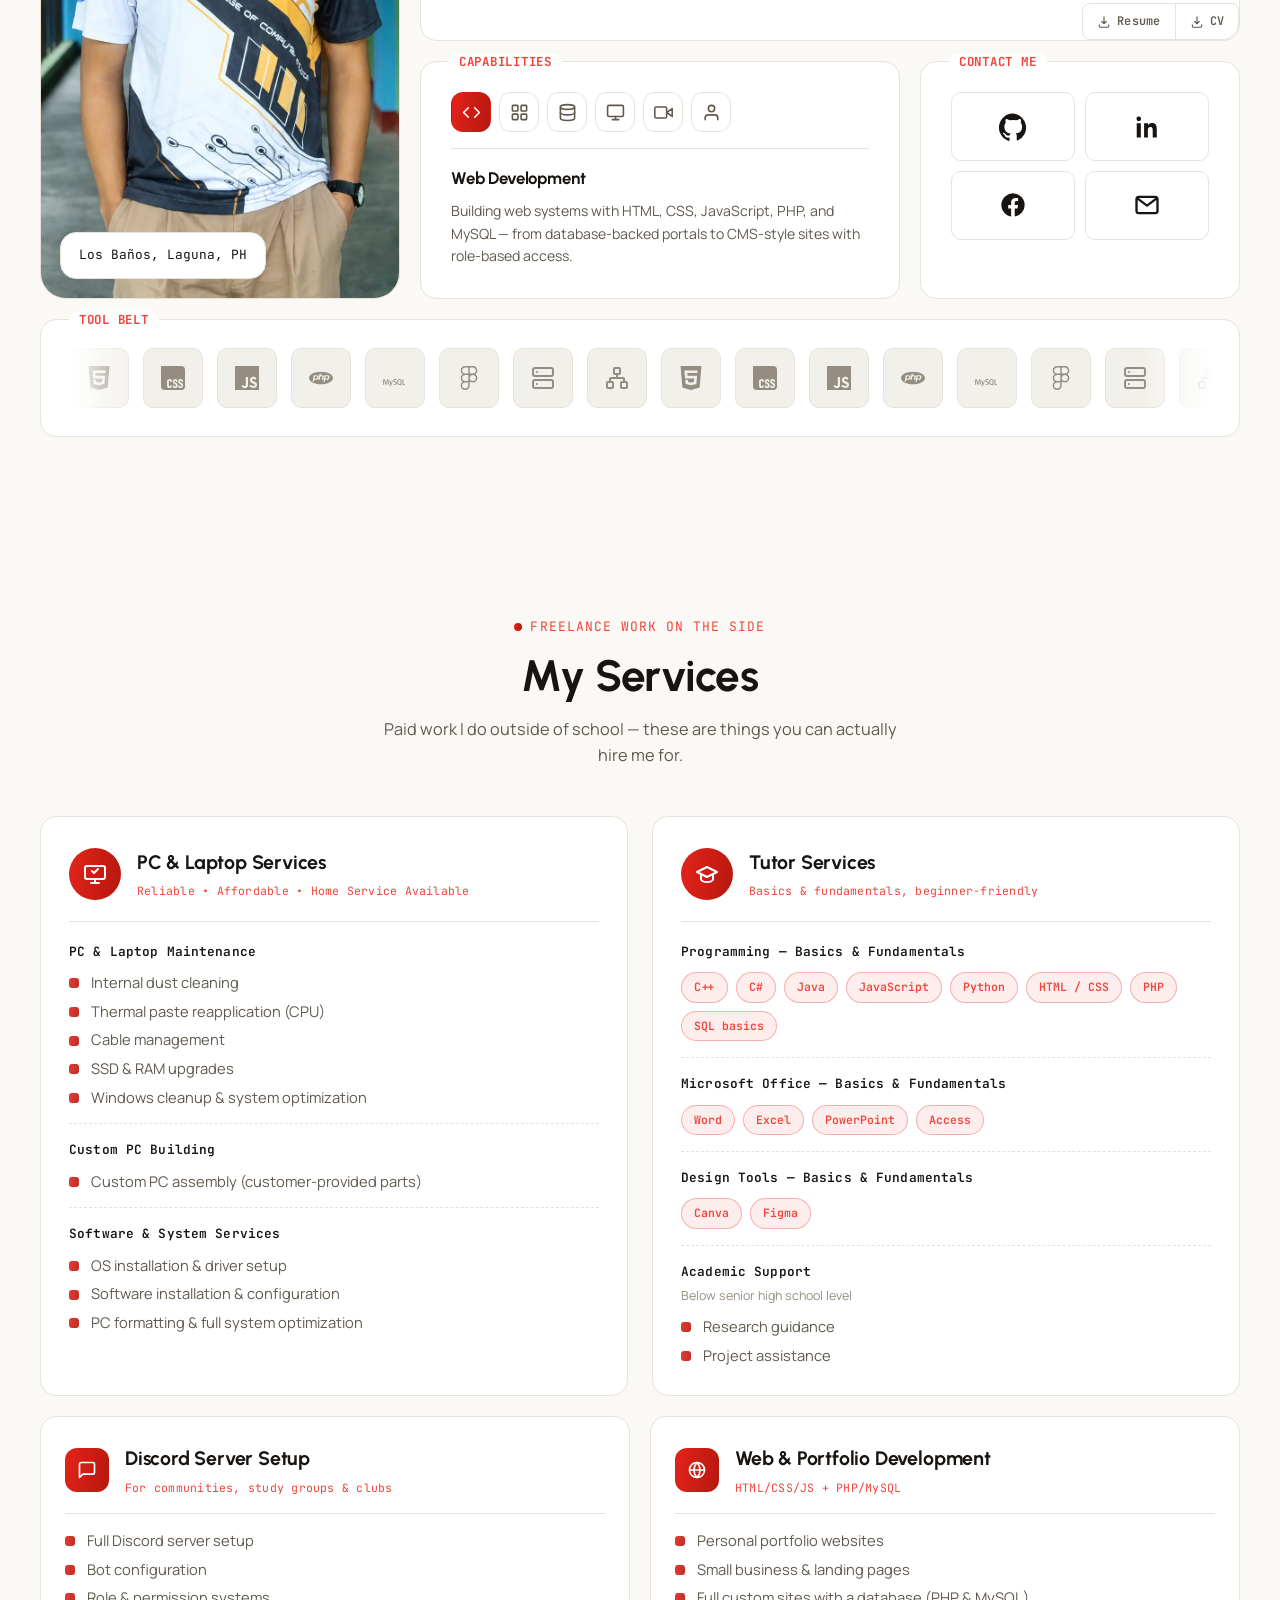
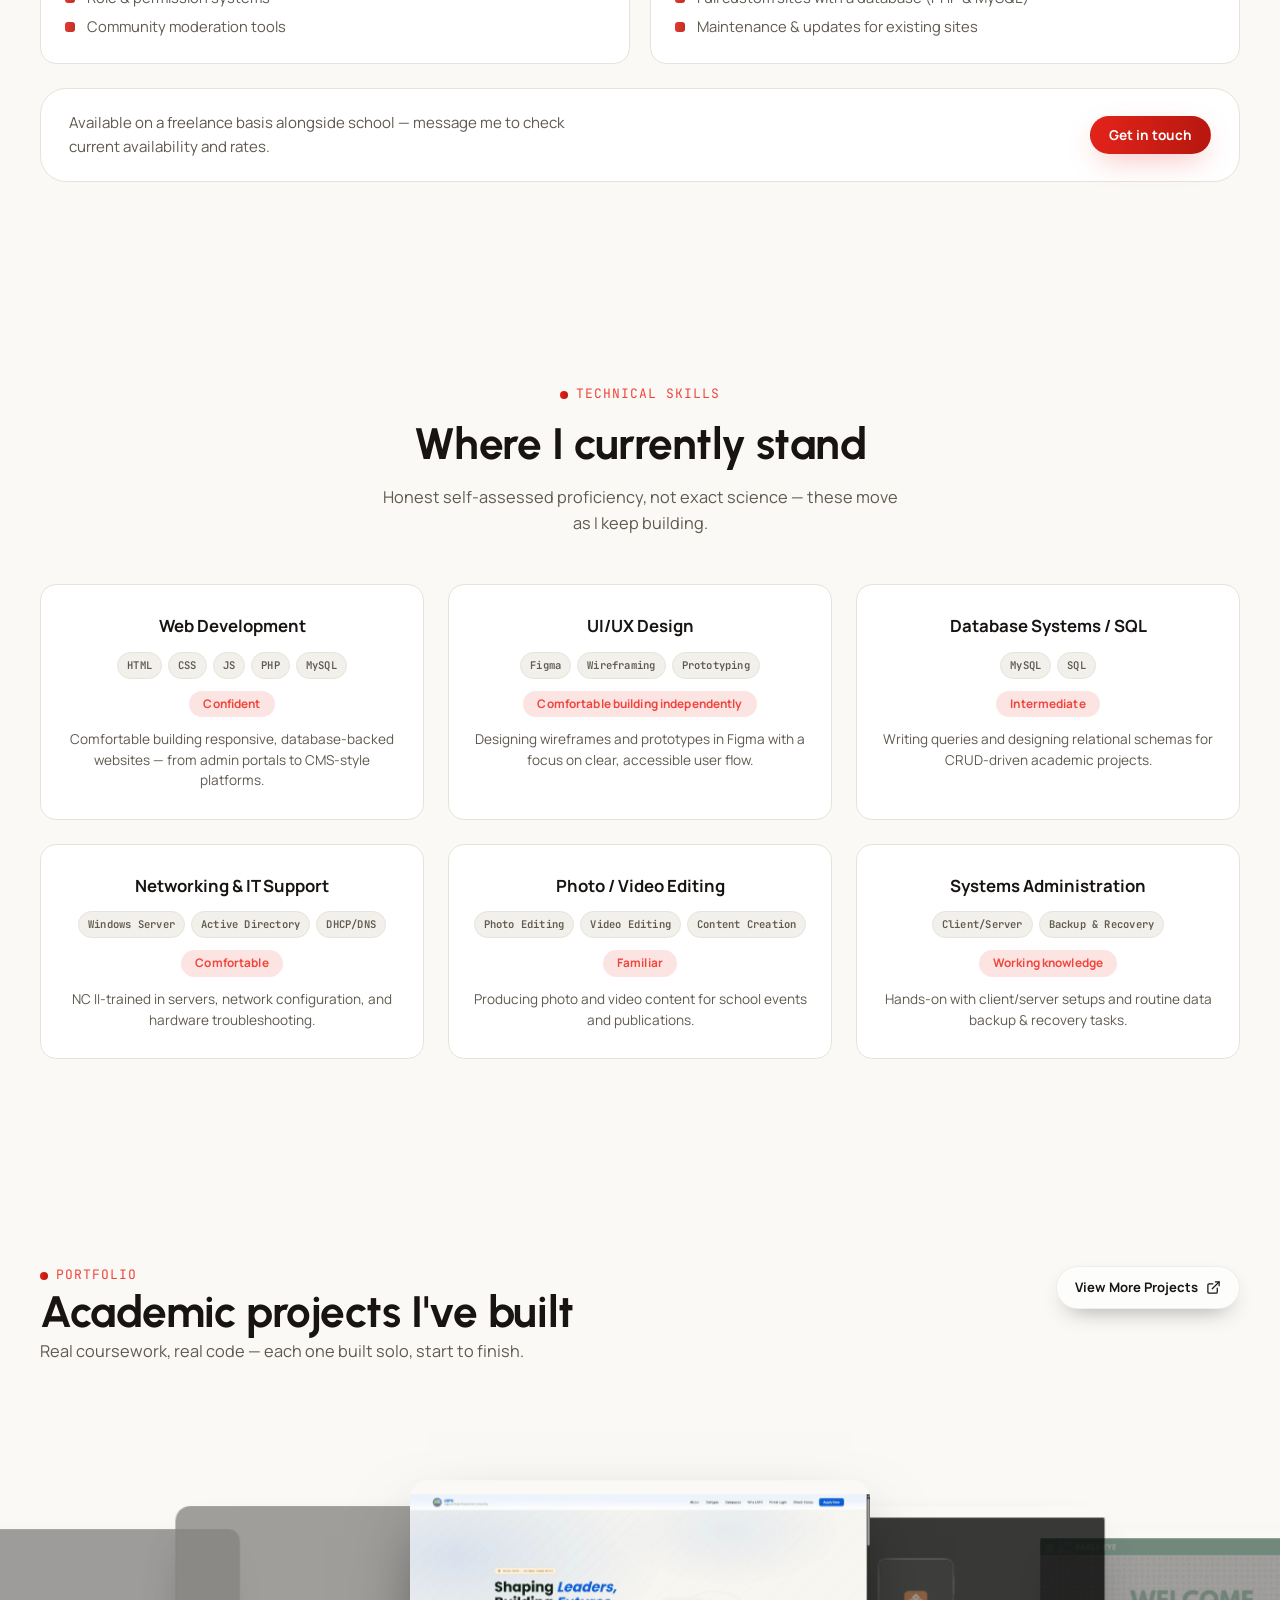
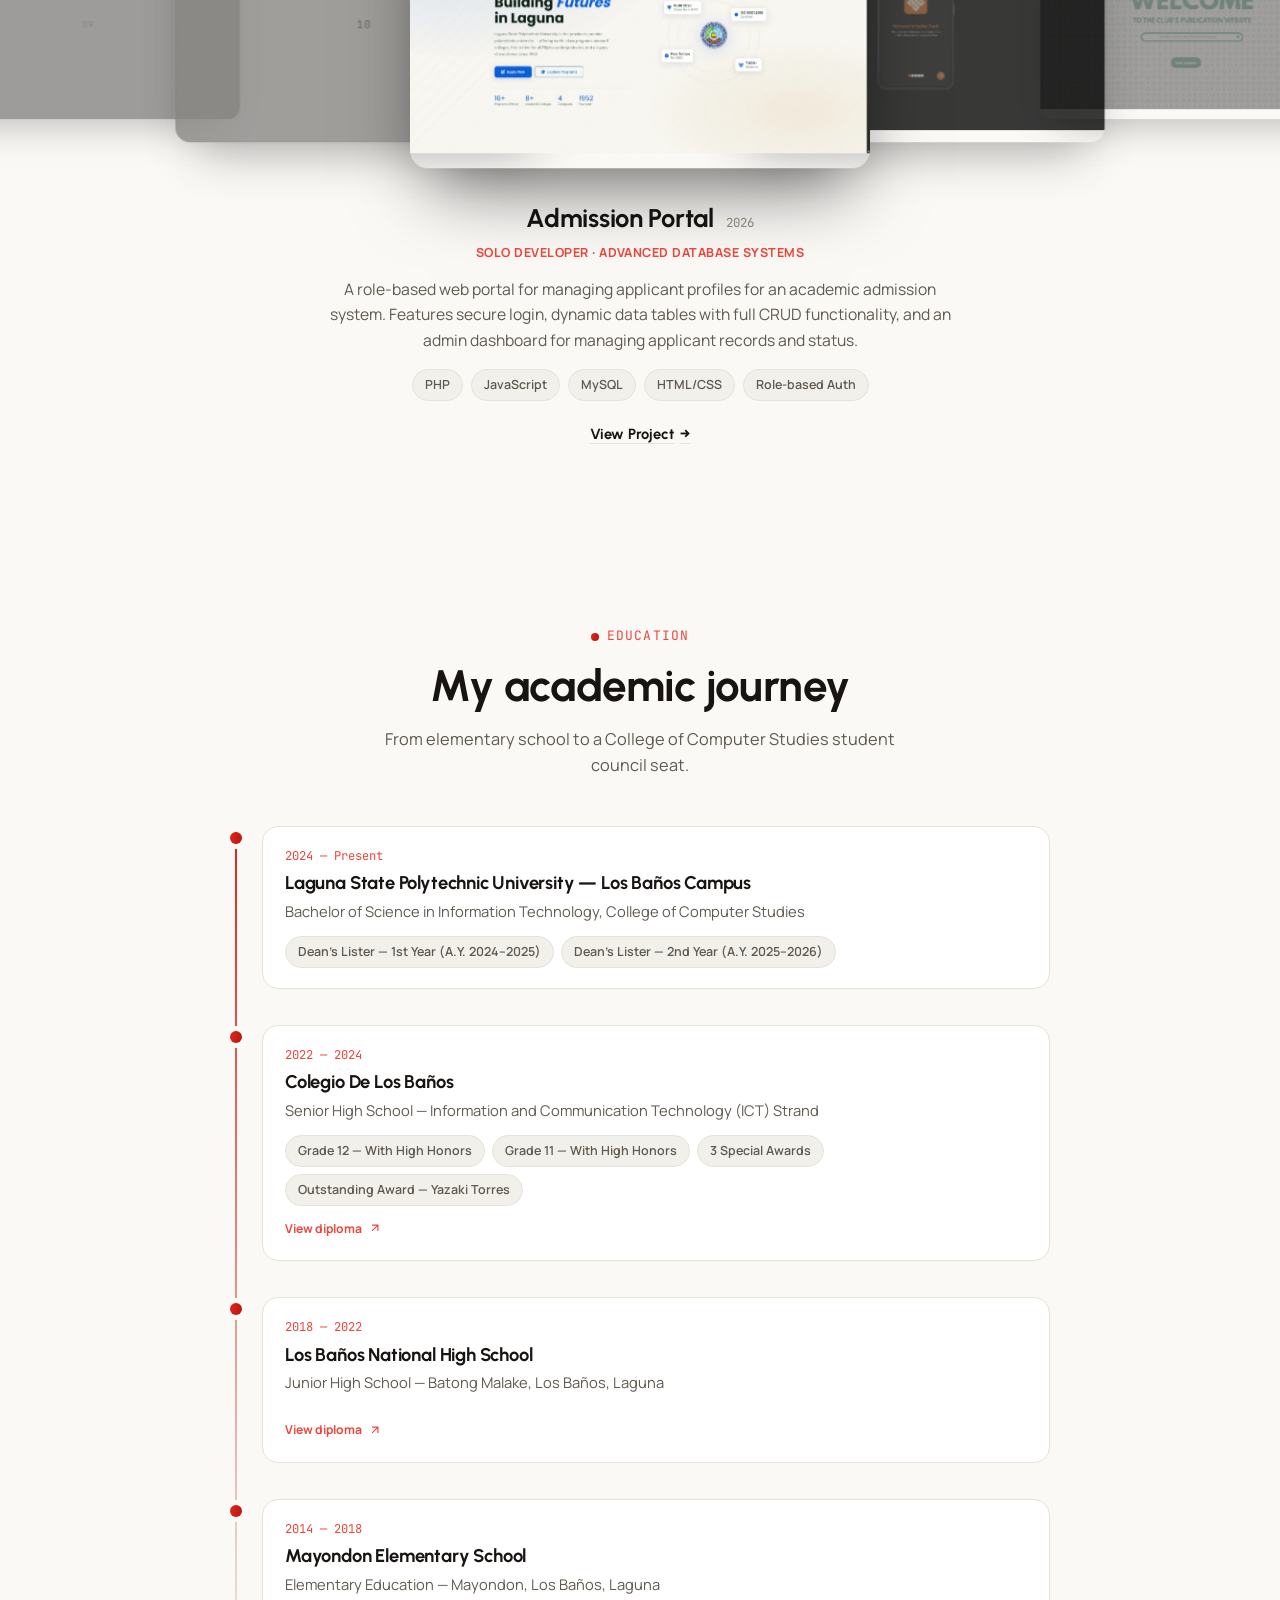
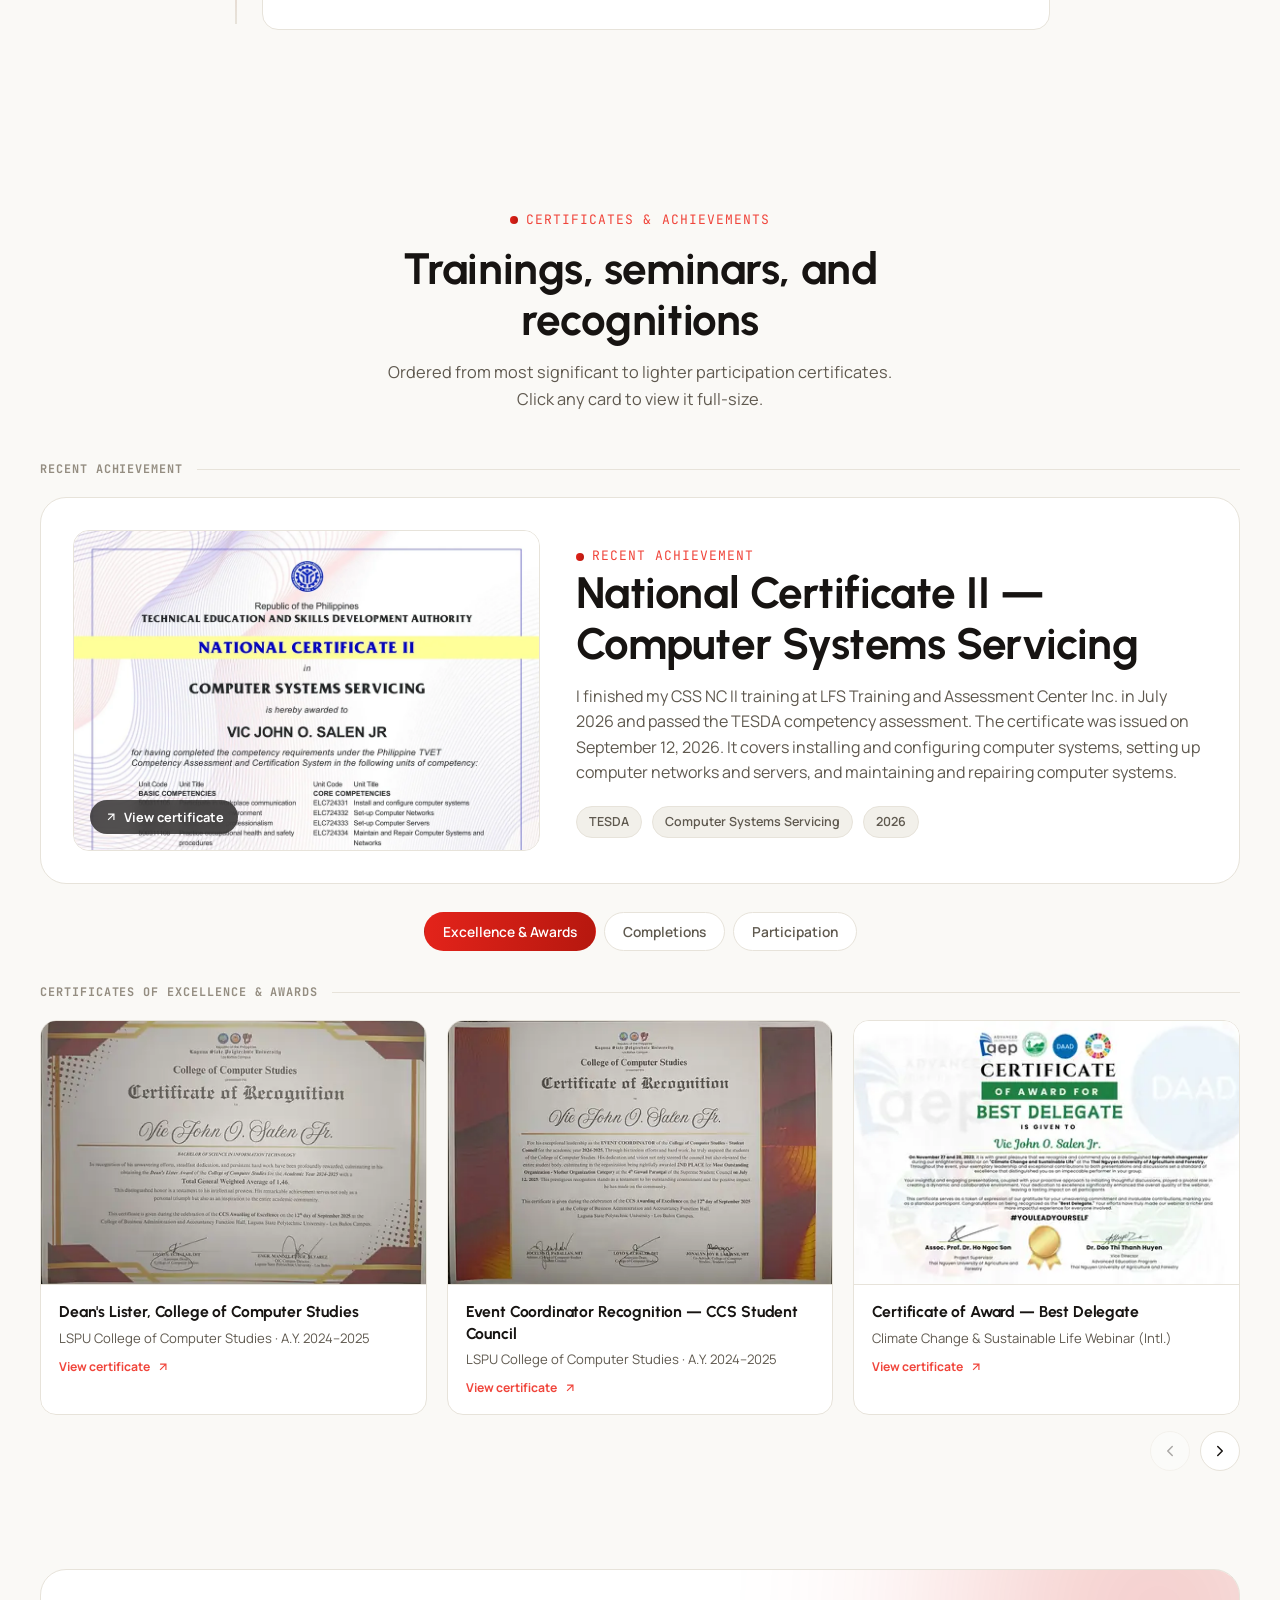
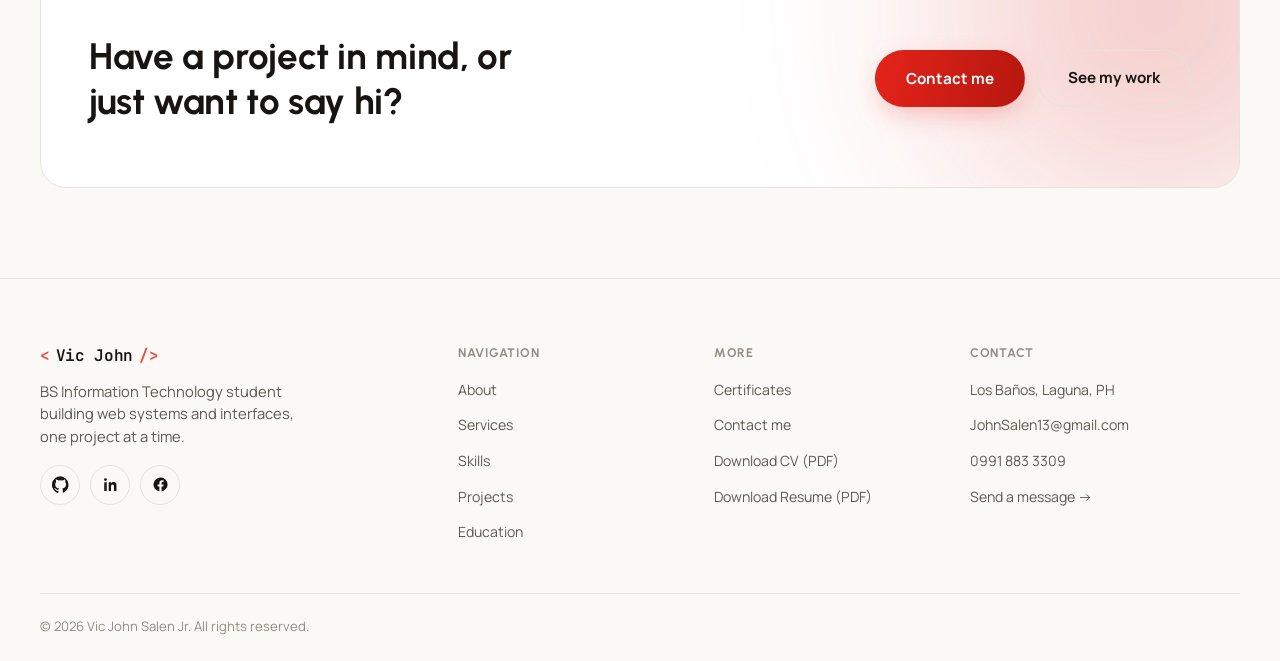
==== commit c74da760: "Refactor index.html and main.js for improved accessibility and UI enhancements - Updated button and " ====
--- a/index.html
+++ b/index.html
@@ -100,8 +100,8 @@
             ideas into working web systems and thoughtful interfaces, one project at a time.
           </p>
           <div class="hero-cta">
-            <button type="button" class="btn btn-primary" id="heroContactBtn">Get in touch</button>
-            <a href="#projects" class="btn btn-ghost">View my projects</a>
+            <a href="#projects" class="btn btn-primary">View my projects</a>
+            <button type="button" class="btn btn-ghost" id="heroContactBtn">Get in touch</button>
           </div>
           <div class="hero-stats">
             <div class="hero-stat">
@@ -148,8 +148,13 @@
 
           <div class="about-bento-text card reveal">
             <div class="about-card-header">
-              <h2 class="about-name">Vic John O. Salen Jr.</h2>
-              <p class="about-tagline">Still learning, already building.</p>
+              <div class="about-mini-avatar">
+                <img src="assets/images/profile/portfolio-profile.webp" alt="Vic John Salen Jr." loading="lazy">
+              </div>
+              <div class="about-card-header-text">
+                <h2 class="about-name">Vic John O. Salen Jr.</h2>
+                <p class="about-tagline">Still learning, already building.</p>
+              </div>
             </div>
             <p> I'm <strong class="accent-highlight">a Bachelor of Science in Information Technology student at Laguna
                 State Polytechnic University — Los Baños Campus</strong> and <strong class="accent-highlight">a Dean's
@@ -290,37 +295,37 @@
             <h3 class="about-card-title panel-label">Tool Belt</h3>
             <div class="toolbelt-marquee">
               <div class="toolbelt-track">
-                <div class="toolbelt-tile" tabindex="0" data-tooltip="HTML" aria-label="HTML"><span class="toolbelt-icon"><svg viewBox="0 0 24 24"
+                <div class="toolbelt-tile" title="HTML"><span class="toolbelt-icon"><svg viewBox="0 0 24 24"
                       fill="currentColor" aria-hidden="true">
                       <path
                         d="M1.5 0h21l-1.91 21.563L11.977 24l-8.564-2.438L1.5 0zm7.031 9.75l-.232-2.718 10.059.003.23-2.622L5.412 4.41l.698 8.01h9.126l-.326 3.426-2.91.804-2.955-.81-.188-2.11H6.248l.33 4.171L12 19.351l5.379-1.443.744-8.157H8.531z" />
                     </svg></span></div>
-                <div class="toolbelt-tile" tabindex="0" data-tooltip="CSS" aria-label="CSS"><span class="toolbelt-icon"><svg viewBox="0 0 24 24"
+                <div class="toolbelt-tile" title="CSS"><span class="toolbelt-icon"><svg viewBox="0 0 24 24"
                       fill="currentColor" aria-hidden="true">
                       <path
                         d="M0 0v20.16A3.84 3.84 0 0 0 3.84 24h16.32A3.84 3.84 0 0 0 24 20.16V3.84A3.84 3.84 0 0 0 20.16 0Zm14.256 13.08c1.56 0 2.28 1.08 2.304 2.64h-1.608c.024-.288-.048-.6-.144-.84-.096-.192-.288-.264-.552-.264-.456 0-.696.264-.696.84-.024.576.288.888.768 1.08.72.288 1.608.744 1.92 1.296q.432.648.432 1.656c0 1.608-.912 2.592-2.496 2.592-1.656 0-2.4-1.032-2.424-2.688h1.68c0 .792.264 1.176.792 1.176.264 0 .456-.072.552-.24.192-.312.24-1.176-.048-1.512-.312-.408-.912-.6-1.32-.816q-.828-.396-1.224-.936c-.24-.36-.36-.888-.36-1.536 0-1.44.936-2.472 2.424-2.448m5.4 0c1.584 0 2.304 1.08 2.328 2.64h-1.608c0-.288-.048-.6-.168-.84-.096-.192-.264-.264-.528-.264-.48 0-.72.264-.72.84s.288.888.792 1.08c.696.288 1.608.744 1.92 1.296.264.432.408.984.408 1.656.024 1.608-.888 2.592-2.472 2.592-1.68 0-2.424-1.056-2.448-2.688h1.68c0 .744.264 1.176.792 1.176.264 0 .456-.072.552-.24.216-.312.264-1.176-.048-1.512-.288-.408-.888-.6-1.32-.816-.552-.264-.96-.576-1.2-.936s-.36-.888-.36-1.536c-.024-1.44.912-2.472 2.4-2.448m-11.031.018c.711-.006 1.419.198 1.839.63.432.432.672 1.128.648 1.992H9.336c.024-.456-.096-.792-.432-.96-.312-.144-.768-.048-.888.24-.12.264-.192.576-.168.864v3.504c0 .744.264 1.128.768 1.128a.65.65 0 0 0 .552-.264c.168-.24.192-.552.168-.84h1.776c.096 1.632-.984 2.712-2.568 2.688-1.536 0-2.496-.864-2.472-2.472v-4.032c0-.816.24-1.44.696-1.848.432-.408 1.146-.624 1.857-.63" />
                     </svg></span></div>
-                <div class="toolbelt-tile" tabindex="0" data-tooltip="JavaScript" aria-label="JavaScript"><span class="toolbelt-icon"><svg viewBox="0 0 24 24"
+                <div class="toolbelt-tile" title="JavaScript"><span class="toolbelt-icon"><svg viewBox="0 0 24 24"
                       fill="currentColor" aria-hidden="true">
                       <path
                         d="M0 0h24v24H0V0zm22.034 18.276c-.175-1.095-.888-2.015-3.003-2.873-.736-.345-1.554-.585-1.797-1.14-.091-.33-.105-.51-.046-.705.15-.646.915-.84 1.515-.66.39.12.75.42.976.9 1.034-.676 1.034-.676 1.755-1.125-.27-.42-.404-.601-.586-.78-.63-.705-1.469-1.065-2.834-1.034l-.705.089c-.676.165-1.32.525-1.71 1.005-1.14 1.291-.811 3.541.569 4.471 1.365 1.02 3.361 1.244 3.616 2.205.24 1.17-.87 1.545-1.966 1.41-.811-.18-1.26-.586-1.755-1.336l-1.83 1.051c.21.48.45.689.81 1.109 1.74 1.756 6.09 1.666 6.871-1.004.029-.09.24-.705.074-1.65l.046.067zm-8.983-7.245h-2.248c0 1.938-.009 3.864-.009 5.805 0 1.232.063 2.363-.138 2.711-.33.689-1.18.601-1.566.48-.396-.196-.597-.466-.83-.855-.063-.105-.11-.196-.127-.196l-1.825 1.125c.305.63.75 1.172 1.324 1.517.855.51 2.004.675 3.207.405.783-.226 1.458-.691 1.811-1.411.51-.93.402-2.07.397-3.346.012-2.054 0-4.109 0-6.179l.004-.056z" />
                     </svg></span></div>
-                <div class="toolbelt-tile" tabindex="0" data-tooltip="PHP" aria-label="PHP"><span class="toolbelt-icon"><svg viewBox="0 0 24 24"
+                <div class="toolbelt-tile" title="PHP"><span class="toolbelt-icon"><svg viewBox="0 0 24 24"
                       fill="currentColor" aria-hidden="true">
                       <path
                         d="M7.01 10.207h-.944l-.515 2.648h.838c.556 0 .97-.105 1.242-.314.272-.21.455-.559.55-1.049.092-.47.05-.802-.124-.995-.175-.193-.523-.29-1.047-.29zM12 5.688C5.373 5.688 0 8.514 0 12s5.373 6.313 12 6.313S24 15.486 24 12c0-3.486-5.373-6.312-12-6.312zm-3.26 7.451c-.261.25-.575.438-.917.551-.336.108-.765.164-1.285.164H5.357l-.327 1.681H3.652l1.23-6.326h2.65c.797 0 1.378.209 1.744.628.366.418.476 1.002.33 1.752a2.836 2.836 0 0 1-.305.847c-.143.255-.33.49-.561.703zm4.024.715l.543-2.799c.063-.318.039-.536-.068-.651-.107-.116-.336-.174-.687-.174H11.46l-.704 3.625H9.388l1.23-6.327h1.367l-.327 1.682h1.218c.767 0 1.295.134 1.586.401s.378.7.263 1.299l-.572 2.944h-1.389zm7.597-2.265a2.782 2.782 0 0 1-.305.847c-.143.255-.33.49-.561.703a2.44 2.44 0 0 1-.917.551c-.336.108-.765.164-1.286.164h-1.18l-.327 1.682h-1.378l1.23-6.326h2.649c.797 0 1.378.209 1.744.628.366.417.477 1.001.331 1.751zM17.766 10.207h-.943l-.516 2.648h.838c.557 0 .971-.105 1.242-.314.272-.21.455-.559.551-1.049.092-.47.049-.802-.125-.995s-.524-.29-1.047-.29z" />
                     </svg></span></div>
-                <div class="toolbelt-tile" tabindex="0" data-tooltip="MySQL" aria-label="MySQL"><span class="toolbelt-icon"><svg viewBox="0 0 24 24"
+                <div class="toolbelt-tile" title="MySQL"><span class="toolbelt-icon"><svg viewBox="0 0 24 24"
                       fill="currentColor" aria-hidden="true">
                       <path
                         d="M16.405 5.501c-.115 0-.193.014-.274.033v.013h.014c.054.104.146.18.214.273.054.107.1.214.154.32l.014-.015c.094-.066.14-.172.14-.333-.04-.047-.046-.094-.08-.14-.04-.067-.126-.1-.18-.153zM5.77 18.695h-.927a50.854 50.854 0 00-.27-4.41h-.008l-1.41 4.41H2.45l-1.4-4.41h-.01a72.892 72.892 0 00-.195 4.41H0c.055-1.966.192-3.81.41-5.53h1.15l1.335 4.064h.008l1.347-4.064h1.095c.242 2.015.384 3.86.428 5.53zm4.017-4.08c-.378 2.045-.876 3.533-1.492 4.46-.482.716-1.01 1.073-1.583 1.073-.153 0-.34-.046-.566-.138v-.494c.11.017.24.026.386.026.268 0 .483-.075.647-.222.197-.18.295-.382.295-.605 0-.155-.077-.47-.23-.944L6.23 14.615h.91l.727 2.36c.164.536.233.91.205 1.123.4-1.064.678-2.227.835-3.483zm12.325 4.08h-2.63v-5.53h.885v4.85h1.745zm-3.32.135l-1.016-.5c.09-.076.177-.158.255-.25.433-.506.648-1.258.648-2.253 0-1.83-.718-2.746-2.155-2.746-.704 0-1.254.232-1.65.697-.43.508-.646 1.256-.646 2.245 0 .972.19 1.686.574 2.14.35.41.877.615 1.583.615.264 0 .506-.033.725-.098l1.325.772.36-.622zM15.5 17.588c-.225-.36-.337-.94-.337-1.736 0-1.393.424-2.09 1.27-2.09.443 0 .77.167.977.5.224.362.336.936.336 1.723 0 1.404-.424 2.108-1.27 2.108-.445 0-.77-.167-.978-.5zm-1.658-.425c0 .47-.172.856-.516 1.156-.344.3-.803.45-1.384.45-.543 0-1.064-.172-1.573-.515l.237-.476c.438.22.833.328 1.19.328.332 0 .593-.073.783-.22a.754.754 0 00.3-.615c0-.33-.23-.61-.648-.845-.388-.213-1.163-.657-1.163-.657-.422-.307-.632-.636-.632-1.177 0-.45.157-.81.47-1.085.315-.278.72-.415 1.22-.415.512 0 .98.136 1.4.41l-.213.476a2.726 2.726 0 00-1.064-.23c-.283 0-.502.068-.654.206a.685.685 0 00-.248.524c0 .328.234.61.666.85.393.215 1.187.67 1.187.67.433.305.648.63.648 1.168z" />
                     </svg></span></div>
-                <div class="toolbelt-tile" tabindex="0" data-tooltip="Figma" aria-label="Figma"><span class="toolbelt-icon"><svg viewBox="0 0 24 24"
+                <div class="toolbelt-tile" title="Figma"><span class="toolbelt-icon"><svg viewBox="0 0 24 24"
                       fill="currentColor" aria-hidden="true">
                       <path
                         d="M15.852 8.981h-4.588V0h4.588c2.476 0 4.49 2.014 4.49 4.49s-2.014 4.491-4.49 4.491zM12.735 7.51h3.117c1.665 0 3.019-1.355 3.019-3.019s-1.355-3.019-3.019-3.019h-3.117V7.51zm0 1.471H8.148c-2.476 0-4.49-2.014-4.49-4.49S5.672 0 8.148 0h4.588v8.981zm-4.587-7.51c-1.665 0-3.019 1.355-3.019 3.019s1.354 3.02 3.019 3.02h3.117V1.471H8.148zm4.587 15.019H8.148c-2.476 0-4.49-2.014-4.49-4.49s2.014-4.49 4.49-4.49h4.588v8.98zM8.148 8.981c-1.665 0-3.019 1.355-3.019 3.019s1.355 3.019 3.019 3.019h3.117V8.981H8.148zM8.172 24c-2.489 0-4.515-2.014-4.515-4.49s2.014-4.49 4.49-4.49h4.588v4.441c0 2.503-2.047 4.539-4.563 4.539zm-.024-7.51a3.023 3.023 0 0 0-3.019 3.019c0 1.665 1.365 3.019 3.044 3.019 1.705 0 3.093-1.376 3.093-3.068v-2.97H8.148zm7.704 0h-.098c-2.476 0-4.49-2.014-4.49-4.49s2.014-4.49 4.49-4.49h.098c2.476 0 4.49 2.014 4.49 4.49s-2.014 4.49-4.49 4.49zm-.097-7.509c-1.665 0-3.019 1.355-3.019 3.019s1.355 3.019 3.019 3.019h.098c1.665 0 3.019-1.355 3.019-3.019s-1.355-3.019-3.019-3.019h-.098z" />
                     </svg></span></div>
-                <div class="toolbelt-tile" tabindex="0" data-tooltip="Windows Server" aria-label="Windows Server"><span class="toolbelt-icon"><svg viewBox="0 0 24 24"
+                <div class="toolbelt-tile" title="Windows Server"><span class="toolbelt-icon"><svg viewBox="0 0 24 24"
                       fill="none" stroke="currentColor" stroke-width="2" stroke-linecap="round" stroke-linejoin="round"
                       aria-hidden="true">
                       <rect width="20" height="8" x="2" y="2" rx="2" ry="2" />
@@ -328,7 +333,7 @@
                       <line x1="6" x2="6.01" y1="6" y2="6" />
                       <line x1="6" x2="6.01" y1="18" y2="18" />
                     </svg></span></div>
-                <div class="toolbelt-tile" tabindex="0" data-tooltip="Active Directory" aria-label="Active Directory"><span class="toolbelt-icon"><svg viewBox="0 0 24 24"
+                <div class="toolbelt-tile" title="Active Directory"><span class="toolbelt-icon"><svg viewBox="0 0 24 24"
                       fill="none" stroke="currentColor" stroke-width="2" stroke-linecap="round" stroke-linejoin="round"
                       aria-hidden="true">
                       <rect x="16" y="16" width="6" height="6" rx="1" />
@@ -401,8 +406,8 @@
         <div class="services-grid">
 
           <!-- Pillar: PC & Laptop Services -->
-          <div class="card service-pillar reveal">
-            <div class="service-pillar-head">
+          <div class="card service-pillar reveal service-accordion-item">
+            <button type="button" class="service-pillar-head" aria-expanded="false" aria-controls="svcPcLaptop">
               <div class="service-pillar-icon">
                 <svg viewBox="0 0 24 24" fill="none" stroke="#fff" stroke-width="2" stroke-linecap="round"
                   stroke-linejoin="round">
@@ -415,39 +420,47 @@
                 <h3>PC &amp; Laptop Services</h3>
                 <span class="service-pillar-tag">Reliable • Affordable • Home Service Available</span>
               </div>
-            </div>
-
-            <div class="service-group">
-              <h4 class="service-group-title">PC &amp; Laptop Maintenance</h4>
-              <ul class="service-list">
-                <li>Internal dust cleaning</li>
-                <li>Thermal paste reapplication (CPU)</li>
-                <li>Cable management</li>
-                <li>SSD &amp; RAM upgrades</li>
-                <li>Windows cleanup &amp; system optimization</li>
-              </ul>
-            </div>
-
-            <div class="service-group">
-              <h4 class="service-group-title">Custom PC Building</h4>
-              <ul class="service-list">
-                <li>Custom PC assembly (customer-provided parts)</li>
-              </ul>
-            </div>
-
-            <div class="service-group">
-              <h4 class="service-group-title">Software &amp; System Services</h4>
-              <ul class="service-list">
-                <li>OS installation &amp; driver setup</li>
-                <li>Software installation &amp; configuration</li>
-                <li>PC formatting &amp; full system optimization</li>
-              </ul>
+              <span class="service-accordion-chevron" aria-hidden="true">
+                <svg viewBox="0 0 24 24" fill="none" stroke="currentColor" stroke-width="2" stroke-linecap="round"
+                  stroke-linejoin="round">
+                  <path d="M6 9l6 6 6-6" />
+                </svg>
+              </span>
+            </button>
+
+            <div class="service-body" id="svcPcLaptop">
+              <div class="service-group">
+                <h4 class="service-group-title">PC &amp; Laptop Maintenance</h4>
+                <ul class="service-list">
+                  <li>Internal dust cleaning</li>
+                  <li>Thermal paste reapplication (CPU)</li>
+                  <li>Cable management</li>
+                  <li>SSD &amp; RAM upgrades</li>
+                  <li>Windows cleanup &amp; system optimization</li>
+                </ul>
+              </div>
+
+              <div class="service-group">
+                <h4 class="service-group-title">Custom PC Building</h4>
+                <ul class="service-list">
+                  <li>Custom PC assembly (customer-provided parts)</li>
+                </ul>
+              </div>
+
+              <div class="service-group">
+                <h4 class="service-group-title">Software &amp; System Services</h4>
+                <ul class="service-list">
+                  <li>OS installation &amp; driver setup</li>
+                  <li>Software installation &amp; configuration</li>
+                  <li>PC formatting &amp; full system optimization</li>
+                </ul>
+              </div>
             </div>
           </div>
 
           <!-- Pillar: Tutor Services -->
-          <div class="card service-pillar reveal">
-            <div class="service-pillar-head">
+          <div class="card service-pillar reveal service-accordion-item">
+            <button type="button" class="service-pillar-head" aria-expanded="false" aria-controls="svcTutor">
               <div class="service-pillar-icon">
                 <svg viewBox="0 0 24 24" fill="none" stroke="#fff" stroke-width="2" stroke-linecap="round"
                   stroke-linejoin="round">
@@ -459,47 +472,55 @@
                 <h3>Tutor Services</h3>
                 <span class="service-pillar-tag">Basics &amp; fundamentals, beginner-friendly</span>
               </div>
-            </div>
-
-            <div class="service-group">
-              <h4 class="service-group-title">Programming — Basics &amp; Fundamentals</h4>
-              <div class="service-chips">
-                <span class="service-chip">C++</span>
-                <span class="service-chip">C#</span>
-                <span class="service-chip">Java</span>
-                <span class="service-chip">JavaScript</span>
-                <span class="service-chip">Python</span>
-                <span class="service-chip">HTML / CSS</span>
-                <span class="service-chip">PHP</span>
-                <span class="service-chip">SQL basics</span>
-              </div>
-            </div>
-
-            <div class="service-group">
-              <h4 class="service-group-title">Microsoft Office — Basics &amp; Fundamentals</h4>
-              <div class="service-chips">
-                <span class="service-chip">Word</span>
-                <span class="service-chip">Excel</span>
-                <span class="service-chip">PowerPoint</span>
-                <span class="service-chip">Access</span>
-              </div>
-            </div>
-
-            <div class="service-group">
-              <h4 class="service-group-title">Design Tools — Basics &amp; Fundamentals</h4>
-              <div class="service-chips">
-                <span class="service-chip">Canva</span>
-                <span class="service-chip">Figma</span>
-              </div>
-            </div>
-
-            <div class="service-group">
-              <h4 class="service-group-title">Academic Support</h4>
-              <p class="service-group-note">Below senior high school level</p>
-              <ul class="service-list">
-                <li>Research guidance</li>
-                <li>Project assistance</li>
-              </ul>
+              <span class="service-accordion-chevron" aria-hidden="true">
+                <svg viewBox="0 0 24 24" fill="none" stroke="currentColor" stroke-width="2" stroke-linecap="round"
+                  stroke-linejoin="round">
+                  <path d="M6 9l6 6 6-6" />
+                </svg>
+              </span>
+            </button>
+
+            <div class="service-body" id="svcTutor">
+              <div class="service-group">
+                <h4 class="service-group-title">Programming — Basics &amp; Fundamentals</h4>
+                <div class="service-chips">
+                  <span class="service-chip">C++</span>
+                  <span class="service-chip">C#</span>
+                  <span class="service-chip">Java</span>
+                  <span class="service-chip">JavaScript</span>
+                  <span class="service-chip">Python</span>
+                  <span class="service-chip">HTML / CSS</span>
+                  <span class="service-chip">PHP</span>
+                  <span class="service-chip">SQL basics</span>
+                </div>
+              </div>
+
+              <div class="service-group">
+                <h4 class="service-group-title">Microsoft Office — Basics &amp; Fundamentals</h4>
+                <div class="service-chips">
+                  <span class="service-chip">Word</span>
+                  <span class="service-chip">Excel</span>
+                  <span class="service-chip">PowerPoint</span>
+                  <span class="service-chip">Access</span>
+                </div>
+              </div>
+
+              <div class="service-group">
+                <h4 class="service-group-title">Design Tools — Basics &amp; Fundamentals</h4>
+                <div class="service-chips">
+                  <span class="service-chip">Canva</span>
+                  <span class="service-chip">Figma</span>
+                </div>
+              </div>
+
+              <div class="service-group">
+                <h4 class="service-group-title">Academic Support</h4>
+                <p class="service-group-note">Below senior high school level</p>
+                <ul class="service-list">
+                  <li>Research guidance</li>
+                  <li>Project assistance</li>
+                </ul>
+              </div>
             </div>
           </div>
 
@@ -508,8 +529,8 @@
         <div class="services-grid-compact">
 
           <!-- Compact: Discord Server Setup -->
-          <div class="card service-compact reveal">
-            <div class="service-pillar-head">
+          <div class="card service-compact reveal service-accordion-item">
+            <button type="button" class="service-pillar-head" aria-expanded="false" aria-controls="svcDiscord">
               <div class="service-pillar-icon">
                 <svg viewBox="0 0 24 24" fill="none" stroke="#fff" stroke-width="2" stroke-linecap="round"
                   stroke-linejoin="round">
@@ -520,18 +541,26 @@
                 <h3>Discord Server Setup</h3>
                 <span class="service-pillar-tag">For communities, study groups &amp; clubs</span>
               </div>
-            </div>
-            <ul class="service-list">
-              <li>Full Discord server setup</li>
-              <li>Bot configuration</li>
-              <li>Role &amp; permission systems</li>
-              <li>Community moderation tools</li>
-            </ul>
+              <span class="service-accordion-chevron" aria-hidden="true">
+                <svg viewBox="0 0 24 24" fill="none" stroke="currentColor" stroke-width="2" stroke-linecap="round"
+                  stroke-linejoin="round">
+                  <path d="M6 9l6 6 6-6" />
+                </svg>
+              </span>
+            </button>
+            <div class="service-body" id="svcDiscord">
+              <ul class="service-list">
+                <li>Full Discord server setup</li>
+                <li>Bot configuration</li>
+                <li>Role &amp; permission systems</li>
+                <li>Community moderation tools</li>
+              </ul>
+            </div>
           </div>
 
           <!-- Compact: Web & Portfolio Development -->
-          <div class="card service-compact reveal">
-            <div class="service-pillar-head">
+          <div class="card service-compact reveal service-accordion-item">
+            <button type="button" class="service-pillar-head" aria-expanded="false" aria-controls="svcWebDev">
               <div class="service-pillar-icon">
                 <svg viewBox="0 0 24 24" fill="none" stroke="#fff" stroke-width="2" stroke-linecap="round"
                   stroke-linejoin="round">
@@ -543,13 +572,21 @@
                 <h3>Web &amp; Portfolio Development</h3>
                 <span class="service-pillar-tag">HTML/CSS/JS + PHP/MySQL</span>
               </div>
-            </div>
-            <ul class="service-list">
-              <li>Personal portfolio websites</li>
-              <li>Small business &amp; landing pages</li>
-              <li>Full custom sites with a database (PHP &amp; MySQL)</li>
-              <li>Maintenance &amp; updates for existing sites</li>
-            </ul>
+              <span class="service-accordion-chevron" aria-hidden="true">
+                <svg viewBox="0 0 24 24" fill="none" stroke="currentColor" stroke-width="2" stroke-linecap="round"
+                  stroke-linejoin="round">
+                  <path d="M6 9l6 6 6-6" />
+                </svg>
+              </span>
+            </button>
+            <div class="service-body" id="svcWebDev">
+              <ul class="service-list">
+                <li>Personal portfolio websites</li>
+                <li>Small business &amp; landing pages</li>
+                <li>Full custom sites with a database (PHP &amp; MySQL)</li>
+                <li>Maintenance &amp; updates for existing sites</li>
+              </ul>
+            </div>
           </div>
 
         </div>
@@ -774,8 +811,8 @@
               <span class="tag">HTML/CSS</span>
               <span class="tag">Role-based Auth</span>
             </div>
-            <a href="projects.html" class="gallery-view-link" id="galleryViewLink" target="_blank"
-              rel="noopener noreferrer">View Project <span aria-hidden="true">→</span></a>
+            <a href="projects.html" class="gallery-view-link" id="galleryViewLink">View Project <span
+                aria-hidden="true">→</span></a>
           </div>
         </div>
       </div>
@@ -1380,7 +1417,6 @@
 
       <div class="footer-bottom">
         <span>© <span id="year"></span> Vic John Salen Jr. All rights reserved.</span>
-        <span>Built using HTML, CSS &amp; JavaScript.</span>
       </div>
     </div>
   </footer>
@@ -1441,19 +1477,6 @@
           </svg>
           <span>Couldn't load this certificate. Please try again.</span>
         </div>
-        <button type="button" class="cert-nav-btn cert-nav-prev" id="certNavPrev" aria-label="Previous certificate">
-          <svg viewBox="0 0 24 24" fill="none" stroke="currentColor" stroke-width="2" stroke-linecap="round"
-            stroke-linejoin="round">
-            <path d="M15 18l-6-6 6-6" />
-          </svg>
-        </button>
-        <button type="button" class="cert-nav-btn cert-nav-next" id="certNavNext" aria-label="Next certificate">
-          <svg viewBox="0 0 24 24" fill="none" stroke="currentColor" stroke-width="2" stroke-linecap="round"
-            stroke-linejoin="round">
-            <path d="M9 18l6-6-6-6" />
-          </svg>
-        </button>
-        <span class="cert-nav-counter" id="certNavCounter" aria-hidden="true"></span>
         <div class="cert-zoom-controls" id="certZoomControls">
           <button type="button" class="cert-zoom-btn" id="certZoomOut" aria-label="Zoom out" disabled>
             <svg viewBox="0 0 24 24" fill="none" stroke="currentColor" stroke-width="2" stroke-linecap="round">
--- a/css/components.css
+++ b/css/components.css
@@ -569,13 +569,27 @@
 /* Every direct bento cell gets min-width:0. Grid items default to
    min-width:auto (their content's max-content size), which is normally
    harmless — but .toolbelt-track is deliberately width:max-content for
-   its infinite-scroll animation, and that intrinsic width was winning
-   the grid's auto track-sizing once the layout collapses to a single
-   column below 900px, stretching every card (not just the Tool Belt)
-   out past the viewport. min-width:0 lets each cell shrink to the
-   track's actual size instead and leaves the marquee's own
-   overflow:hidden to do the clipping, as intended. */
+   its infinite-scroll animation, and that intrinsic width can win the
+   grid's auto track-sizing once the layout collapses to a single
+   column, stretching every card (not just the Tool Belt) out past the
+   viewport. min-width:0 lets each cell shrink to the track's actual
+   size instead and leaves the marquee's own overflow:hidden to do the
+   clipping, as intended. */
 .about-bento > *{ min-width:0; }
+
+/* Compact header avatar — shown in place of the full .about-bento-picture
+   card at phone widths (see the 480px breakpoint below). Hidden here by
+   default so it never doubles up with the full picture on larger screens. */
+.about-mini-avatar{
+  display:none;
+  flex:0 0 auto;
+  width:64px; height:64px;
+  border-radius:var(--radius-md);
+  overflow:hidden;
+  border:1px solid var(--surface-border);
+}
+.about-mini-avatar img{ width:100%; height:100%; object-fit:cover; display:block; }
+.about-card-header-text{ min-width:0; }
 
 .about-bento-picture{
   grid-column:1;
@@ -789,54 +803,7 @@
   justify-content:center;
   transition:border-color .3s var(--ease), transform .3s var(--ease);
 }
-.toolbelt-tile:hover{ border-color:var(--accent-400); transform:translateY(-3px); }
-.toolbelt-tile:focus-visible{
-  outline:none;
-  border-color:var(--accent-400);
-  box-shadow:0 0 0 3px color-mix(in srgb, var(--accent-400) 35%, transparent);
-}
-
-/* Keyboard focus should pause the marquee exactly like :hover already
-   does — otherwise a tile a keyboard user has tabbed to keeps sliding
-   out from under them. */
-.toolbelt-marquee:focus-within .toolbelt-track{ animation-play-state:paused; }
-
-/* ---- Custom tool-belt tooltip ----
-   Tile names used to sit in the native title="" attribute, which is slow
-   to appear, can't be styled, and — since every tile lives inside the
-   marquee's clipped, horizontally-masked viewport — a same-element CSS
-   tooltip would get cut off before it could show. Instead a single
-   shared tooltip bubble is appended to <body> (js/main.js) and
-   positioned with getBoundingClientRect() on hover/focus, so it always
-   renders above everything, on both mouse and keyboard. */
-.toolbelt-tooltip{
-  position:fixed;
-  left:0; top:0;
-  transform:translate(-50%, calc(-100% - 10px));
-  padding:6px 10px;
-  border-radius:var(--radius-sm);
-  background:rgba(18,17,16,.92);
-  color:#fff;
-  font-family:var(--font-mono);
-  font-size:.72rem;
-  font-weight:600;
-  letter-spacing:.02em;
-  white-space:nowrap;
-  pointer-events:none;
-  opacity:0;
-  visibility:hidden;
-  transition:opacity .15s var(--ease), visibility .15s;
-  z-index:80;
-}
-.toolbelt-tooltip::after{
-  content:"";
-  position:absolute;
-  left:50%; top:100%;
-  transform:translateX(-50%);
-  border:5px solid transparent;
-  border-top-color:rgba(18,17,16,.92);
-}
-.toolbelt-tooltip.is-visible{ opacity:1; visibility:visible; }
+.toolbelt-tile:hover{ border-color:var(--accent-400); }
 .toolbelt-icon{
   display:flex;
   align-items:center;
@@ -862,8 +829,12 @@
 }
 @media (max-width:480px){
   .about-bento{ gap:14px; }
-  .about-bento-picture{ max-width:220px; }
-  .about-photo-tag{ font-size:.7rem; padding:8px 12px; bottom:12px; left:12px; }
+  /* Phone view: the full-width portrait card is replaced by a small
+     avatar sitting next to the name (see .about-mini-avatar), matching
+     the compact single-card header used at this size. */
+  .about-bento-picture{ display:none; }
+  .about-card-header{ flex-direction:row; align-items:center; gap:14px; flex-wrap:nowrap; }
+  .about-mini-avatar{ display:block; }
   .about-bento-text{ padding:20px; padding-bottom:38px; }
   .about-bento-capabilities{ padding:20px; }
   .about-bento-contact{ padding:20px; }
@@ -972,6 +943,32 @@
   margin-bottom:20px;
   border-bottom:1px solid var(--surface-border);
 }
+/* .service-pillar-head is a plain <button> so it works as a real
+   accordion trigger on phone (see the 480px breakpoint below), reset
+   here to look identical to the old always-static header on desktop —
+   full-width, left-aligned, no button chrome, not clickable-looking. */
+button.service-pillar-head{
+  width:100%;
+  background:none;
+  border:none;
+  border-bottom:1px solid var(--surface-border);
+  padding:0 0 20px;
+  margin-bottom:20px;
+  font:inherit;
+  color:inherit;
+  text-align:left;
+  cursor:default;
+}
+.service-accordion-chevron{
+  display:none;
+  align-items:center;
+  justify-content:center;
+  margin-left:auto;
+  flex-shrink:0;
+  width:20px; height:20px;
+  color:var(--text-faint);
+  transition:transform .25s var(--ease);
+}
 .service-pillar-icon{
   width:52px; height:52px;
   border-radius:50%;
@@ -1079,28 +1076,43 @@
   .service-note{ padding:18px 20px; flex-direction:column; align-items:flex-start; }
 }
 @media (max-width:480px){
-  /* Horizontal-scroll carousel of service pillars instead of two full-height
-     stacked cards — keeps every service group intact, just browsed sideways. */
-  .services-grid{
+  /* Phone view: each service becomes a collapsible accordion row instead
+     of a horizontally-scrolling full card — same content, just tucked
+     away until tapped open. The two grids (pillar + compact) are styled
+     identically here so they read as one continuous list. */
+  .services-grid,
+  .services-grid-compact{
     display:flex;
-    overflow-x:auto;
-    scroll-snap-type:x mandatory;
-    -webkit-overflow-scrolling:touch;
-    scrollbar-width:none;
-    gap:14px;
-    margin:0 -4px;
-    padding:2px 4px 6px;
+    flex-direction:column;
+    gap:12px;
+    margin:0;
+    padding:0;
   }
-  .services-grid::-webkit-scrollbar{ display:none; }
-  .service-pillar{
-    flex:0 0 86%;
-    scroll-snap-align:start;
-    padding:20px 18px;
+  .service-pillar,
+  .service-compact{
+    width:100%;
+    padding:18px 18px;
   }
+  button.service-pillar-head{
+    cursor:pointer;
+    padding-bottom:0;
+    margin-bottom:0;
+    border-bottom:none;
+  }
+  .service-accordion-item.is-open > button.service-pillar-head{
+    padding-bottom:16px;
+    margin-bottom:16px;
+    border-bottom:1px solid var(--surface-border);
+  }
+  .service-body{ display:none; }
+  .service-accordion-item.is-open > .service-body{ display:block; }
+  .service-accordion-chevron{ display:flex; }
+  .service-accordion-item.is-open .service-accordion-chevron{ transform:rotate(180deg); }
   .service-note{ padding:18px 16px; }
 }
 @media (max-width:380px){
-  .service-pillar{ flex-basis:90%; }
+  .service-pillar,
+  .service-compact{ padding:16px 16px; }
 }
 
 /* Compact single-focus service cards (Discord, Web & Portfolio, etc.) */
@@ -1130,24 +1142,6 @@
 
 @media (max-width:560px){
   .service-compact{ padding:20px 18px; }
-}
-@media (max-width:480px){
-  .services-grid-compact{
-    display:flex;
-    grid-template-columns:none;
-    overflow-x:auto;
-    scroll-snap-type:x mandatory;
-    -webkit-overflow-scrolling:touch;
-    scrollbar-width:none;
-    gap:12px;
-    margin:16px -4px 0;
-    padding:2px 4px 6px;
-  }
-  .services-grid-compact::-webkit-scrollbar{ display:none; }
-  .service-compact{ flex:0 0 82%; scroll-snap-align:start; }
-}
-@media (max-width:380px){
-  .service-compact{ flex-basis:88%; }
 }
 
 /* ==========================================================================
@@ -1461,7 +1455,7 @@
   width:100%;
 }
 button.cert-card{ text-align:left; }
-.cert-card:hover:not([disabled]){ transform:translateY(-5px); border-color:var(--accent-400); box-shadow:var(--shadow-soft); }
+.cert-card:hover:not([disabled]){ border-color:var(--accent-400); box-shadow:var(--shadow-soft); }
 .cert-thumb{
   aspect-ratio:16/11;
   overflow:hidden;
@@ -1893,60 +1887,6 @@
 .cert-modal.is-loading .cert-modal-img{ visibility:hidden; }
 .cert-modal.is-error .cert-modal-img{ display:none; }
 
-/* ---- Certificate prev/next navigation ----
-   Browses between the certificates in whichever carousel the viewer
-   opened this one from, without closing and reopening the modal. Only
-   shown when that group actually has more than one certificate. */
-.cert-nav-btn{
-  position:absolute;
-  top:50%;
-  transform:translateY(-50%);
-  z-index:3;
-  width:38px; height:38px;
-  display:flex; align-items:center; justify-content:center;
-  border-radius:50%;
-  border:1px solid rgba(255,255,255,.14);
-  background:rgba(18,17,16,.72);
-  backdrop-filter:blur(6px);
-  -webkit-backdrop-filter:blur(6px);
-  color:#fff;
-  transition:background .2s var(--ease), opacity .2s var(--ease), transform .2s var(--ease);
-}
-.cert-nav-btn svg{ width:18px; height:18px; }
-.cert-nav-btn:hover{ background:rgba(255,255,255,.16); }
-.cert-nav-prev{ left:14px; }
-.cert-nav-next{ right:14px; }
-.cert-nav-btn.is-hidden{ display:none; }
-/* Only offer prev/next once a certificate has actually finished loading
-   (matches the zoom controls' own reveal condition). */
-.cert-modal.is-loading .cert-nav-btn,
-.cert-modal.is-error .cert-nav-btn{ opacity:0; visibility:hidden; pointer-events:none; }
-.cert-nav-counter{
-  position:absolute;
-  left:14px; top:14px;
-  z-index:3;
-  padding:5px 10px;
-  border-radius:var(--radius-pill);
-  background:rgba(18,17,16,.72);
-  backdrop-filter:blur(6px);
-  -webkit-backdrop-filter:blur(6px);
-  border:1px solid rgba(255,255,255,.14);
-  color:#fff;
-  font-family:var(--font-mono);
-  font-size:.7rem;
-  font-weight:600;
-  letter-spacing:.02em;
-}
-.cert-nav-counter.is-hidden{ display:none; }
-.cert-modal.is-loading .cert-nav-counter,
-.cert-modal.is-error .cert-nav-counter{ opacity:0; visibility:hidden; }
-@media (max-width:480px){
-  .cert-nav-btn{ width:34px; height:34px; }
-  .cert-nav-prev{ left:10px; }
-  .cert-nav-next{ right:10px; }
-  .cert-nav-counter{ left:10px; top:10px; font-size:.68rem; padding:4px 9px; }
-}
-
 /* ---- Certificate zoom controls ---- */
 .cert-zoom-controls{
   position:absolute;
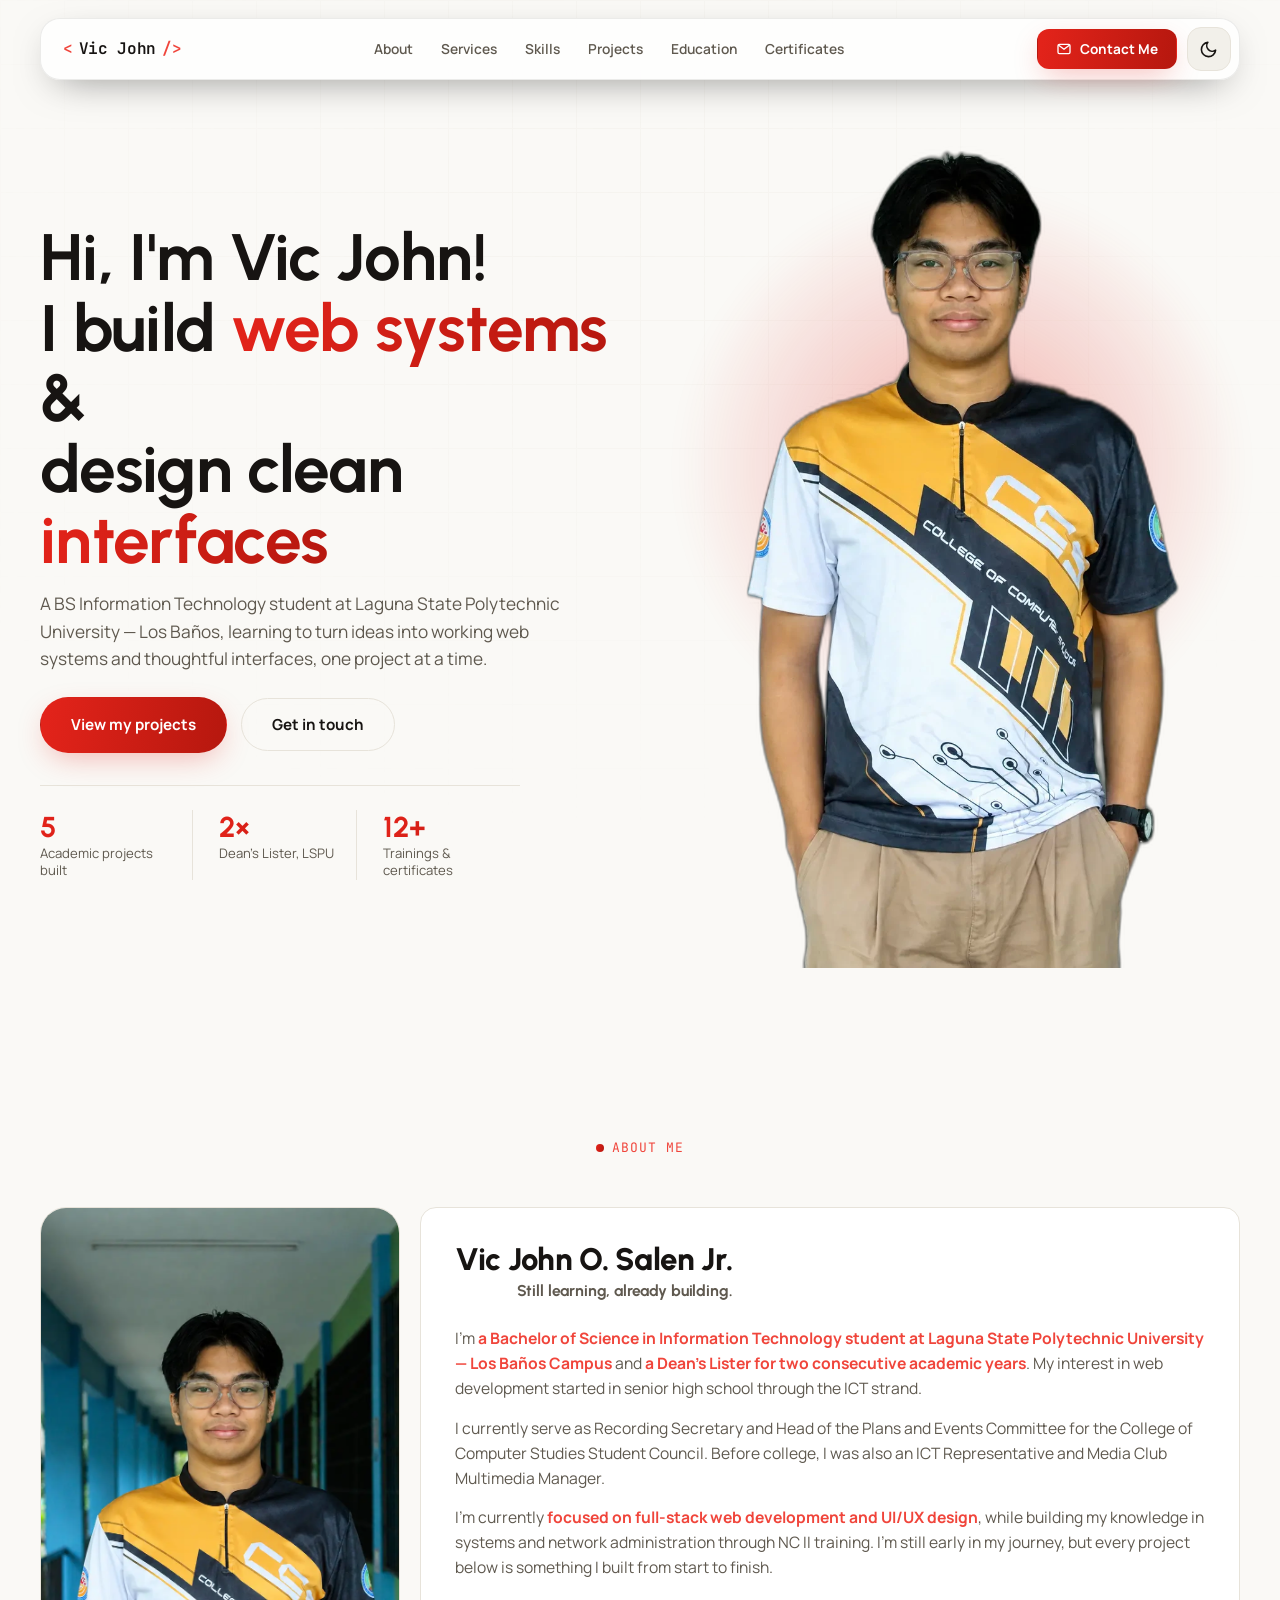
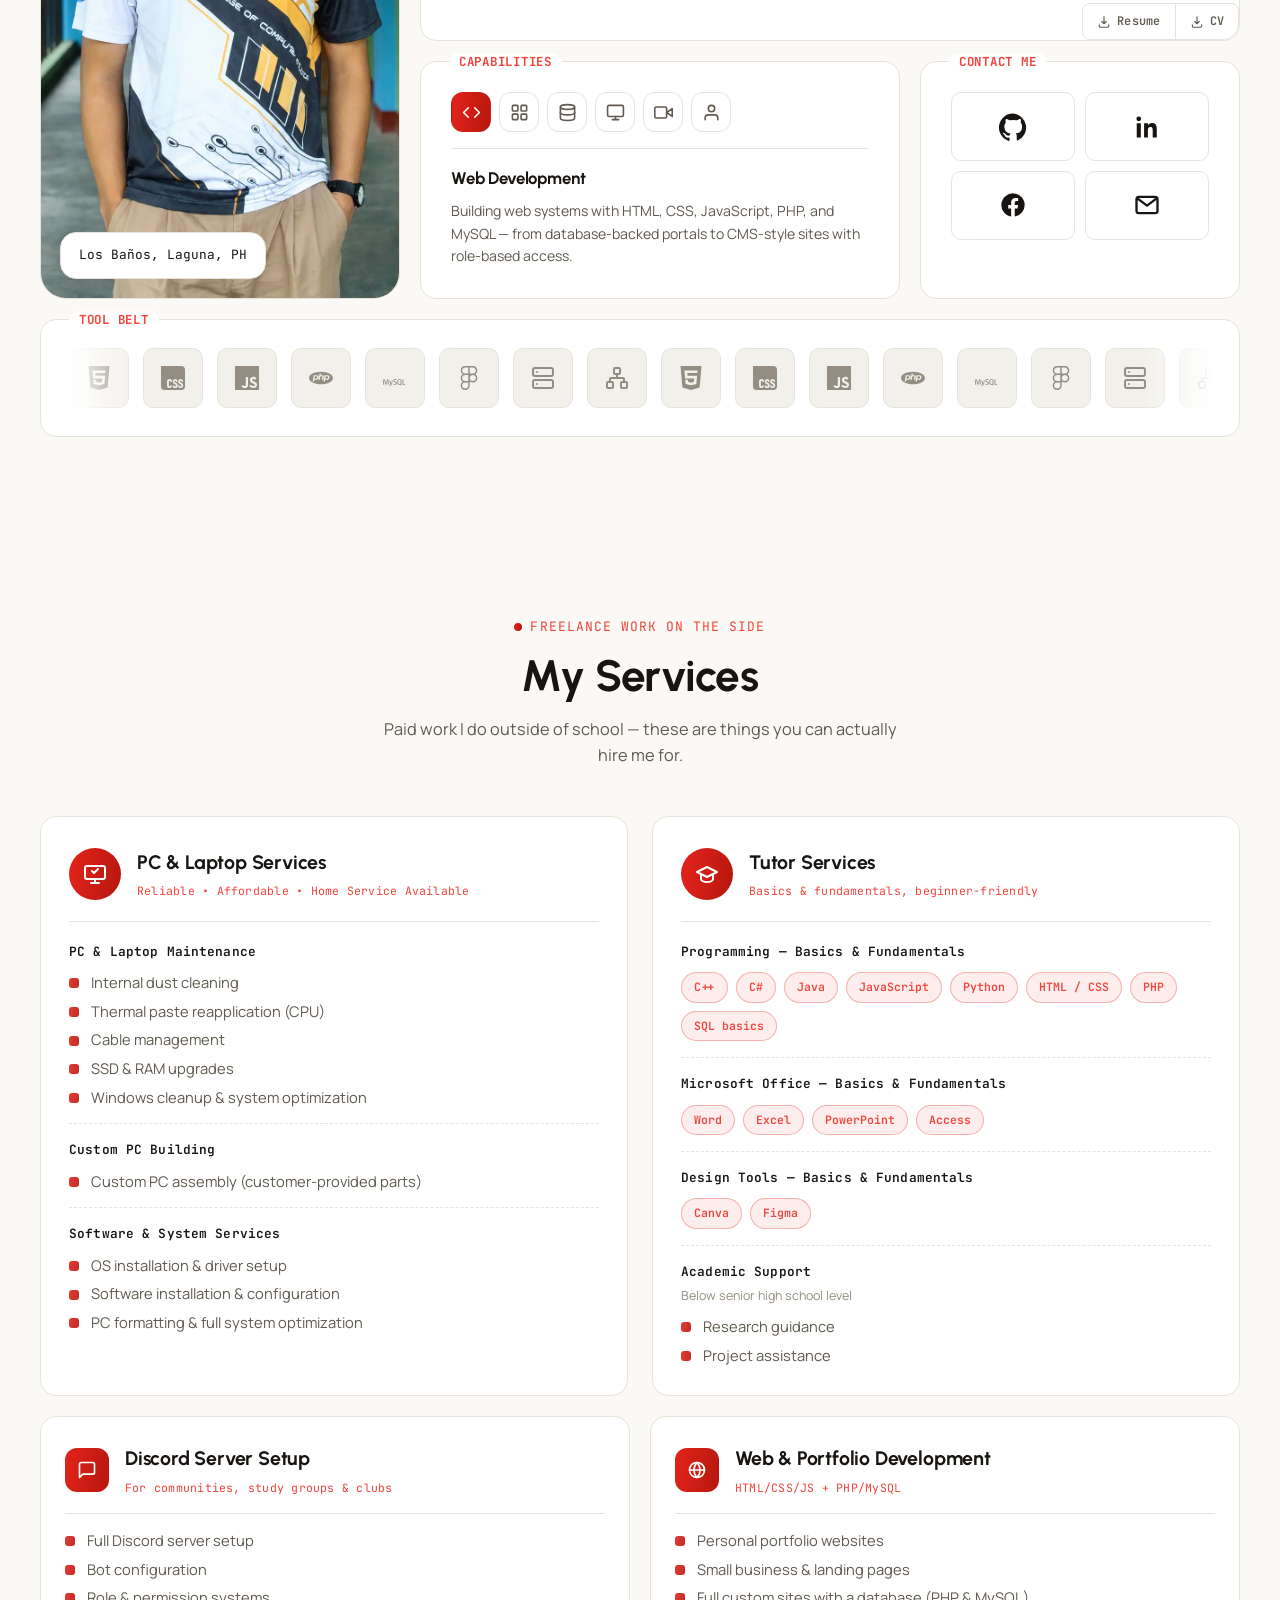
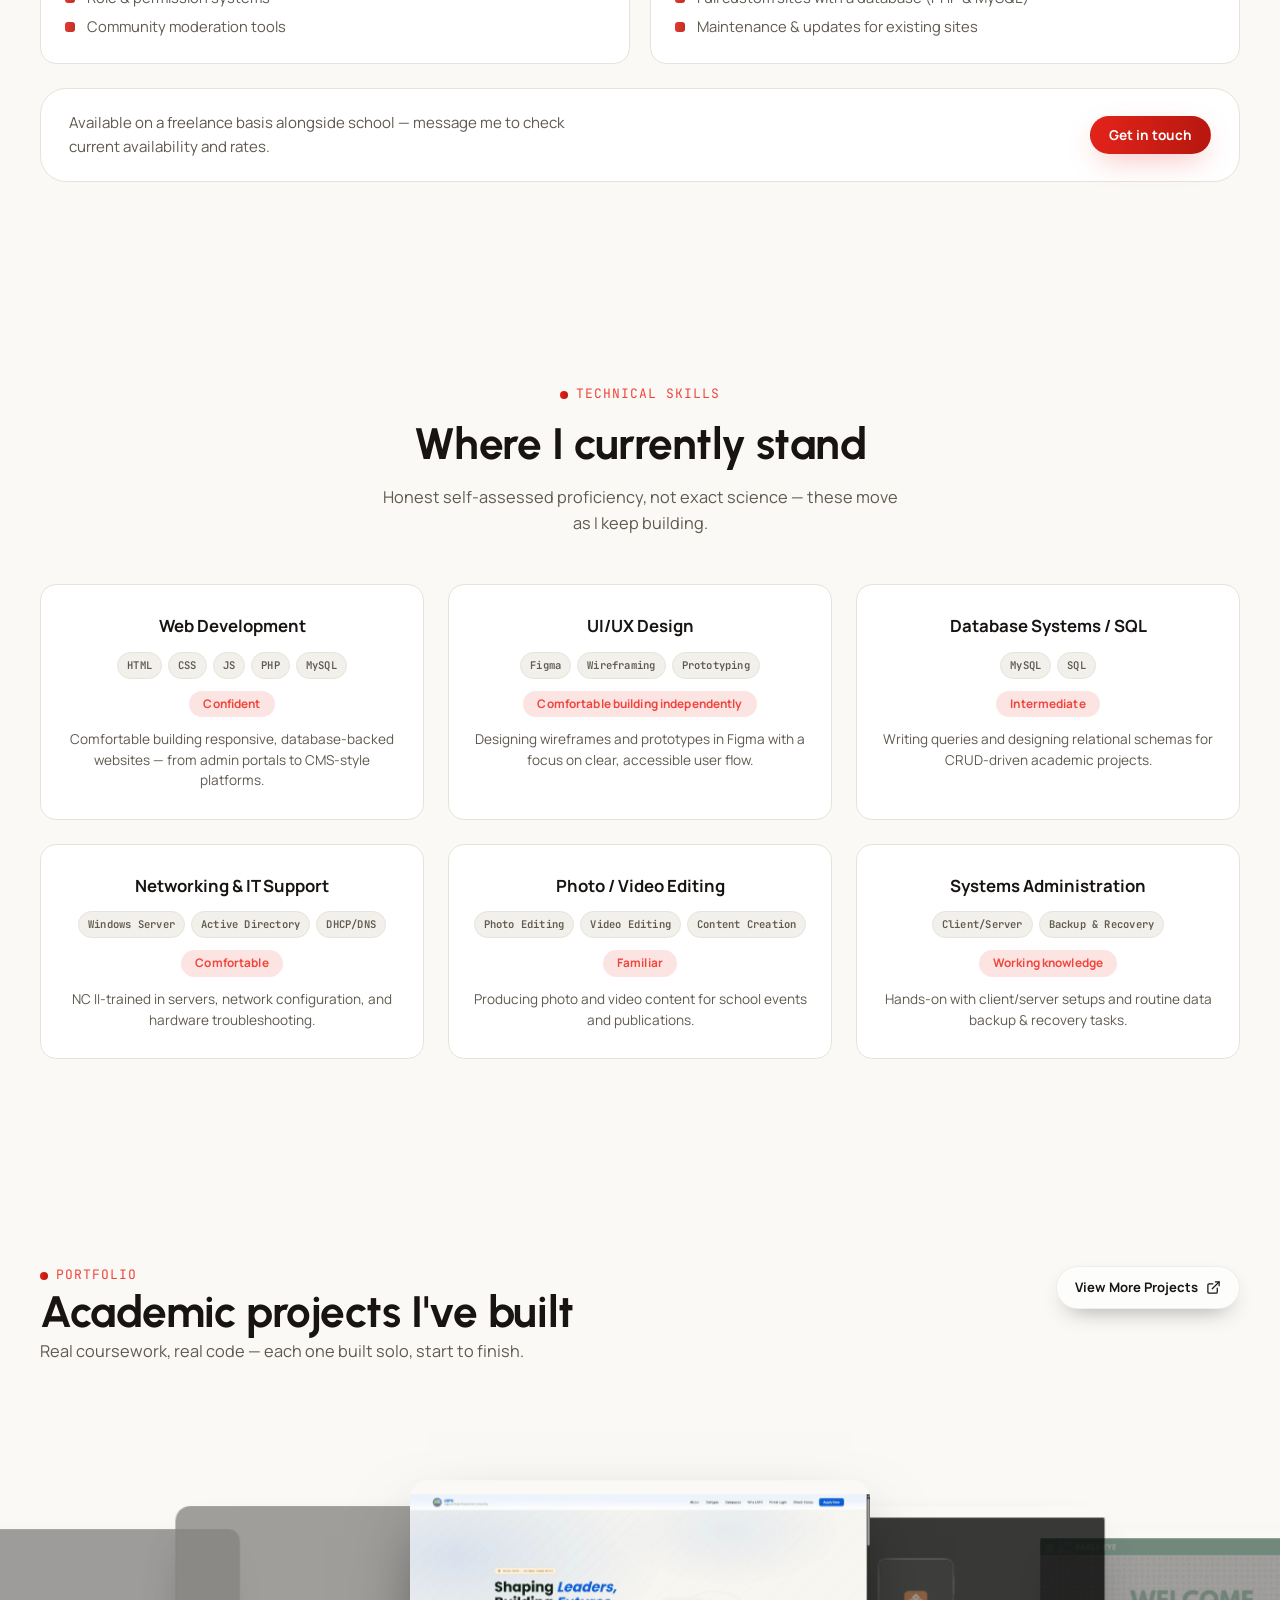
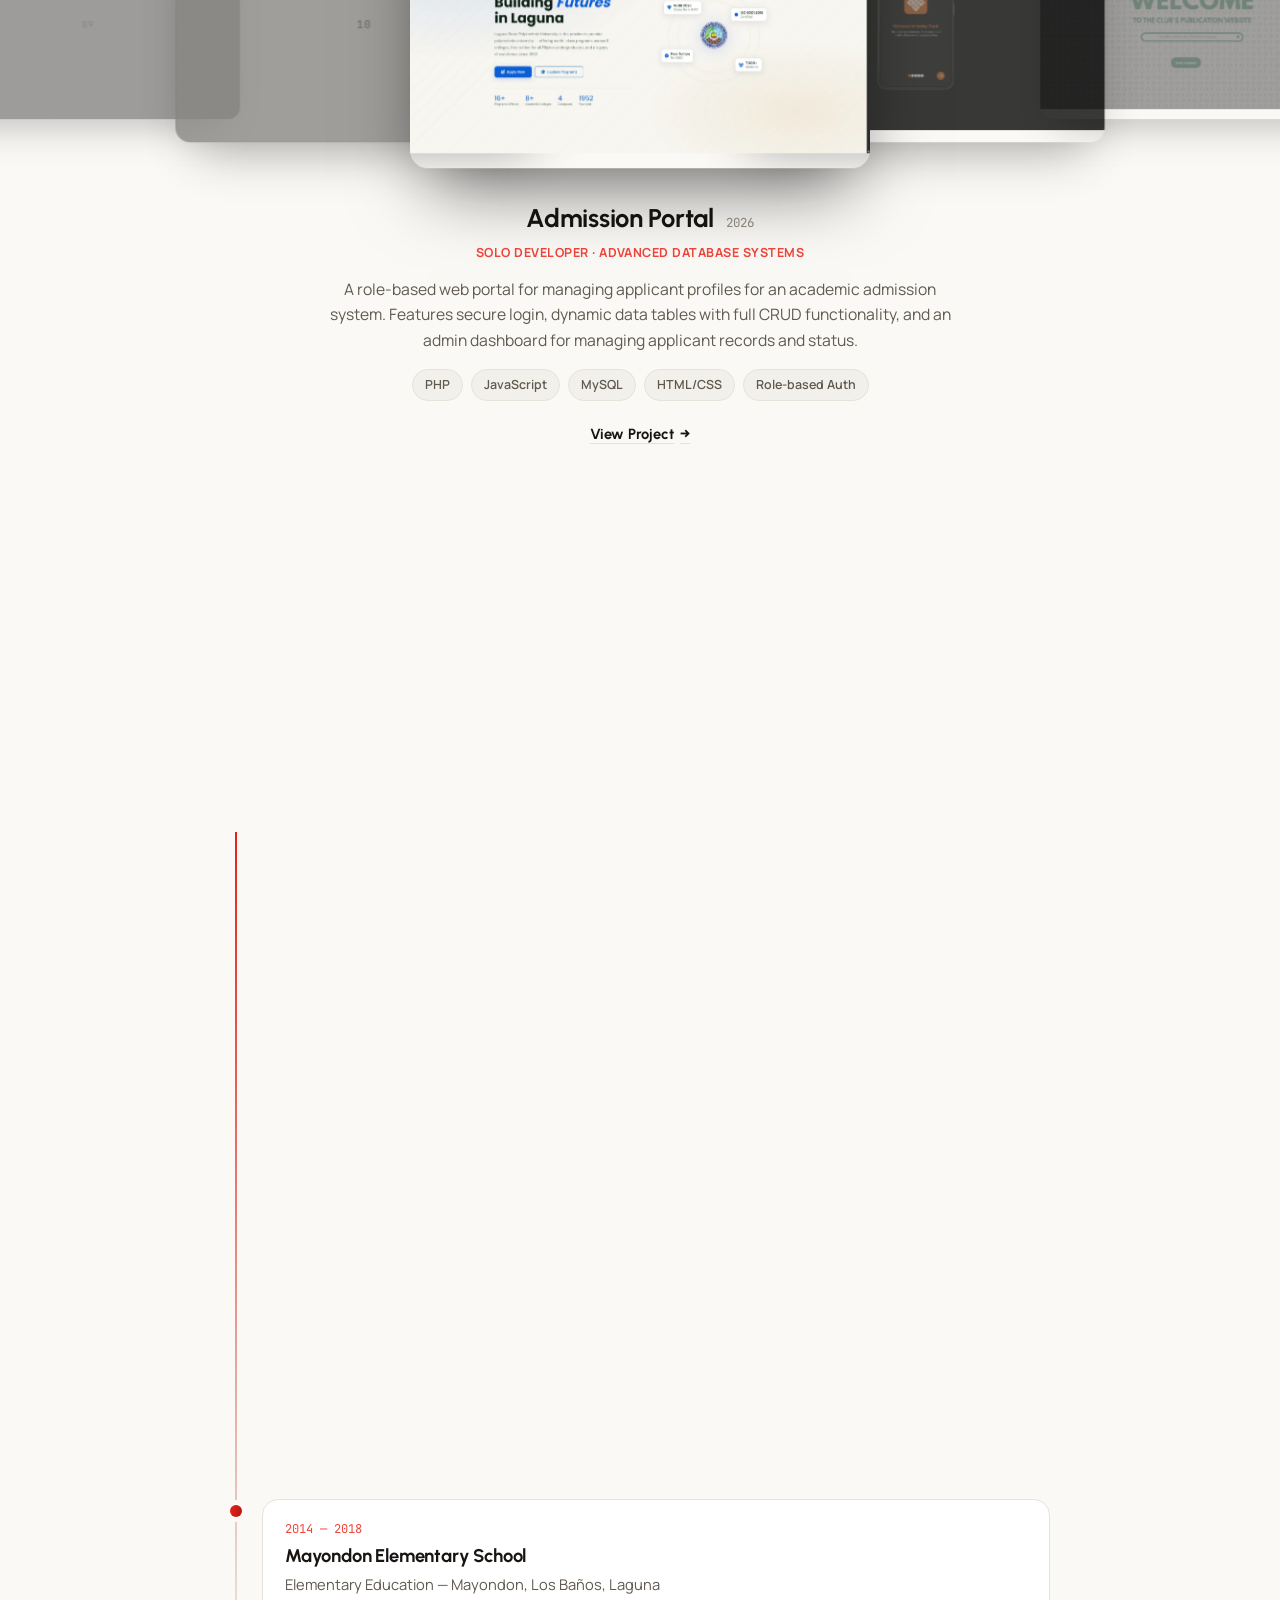
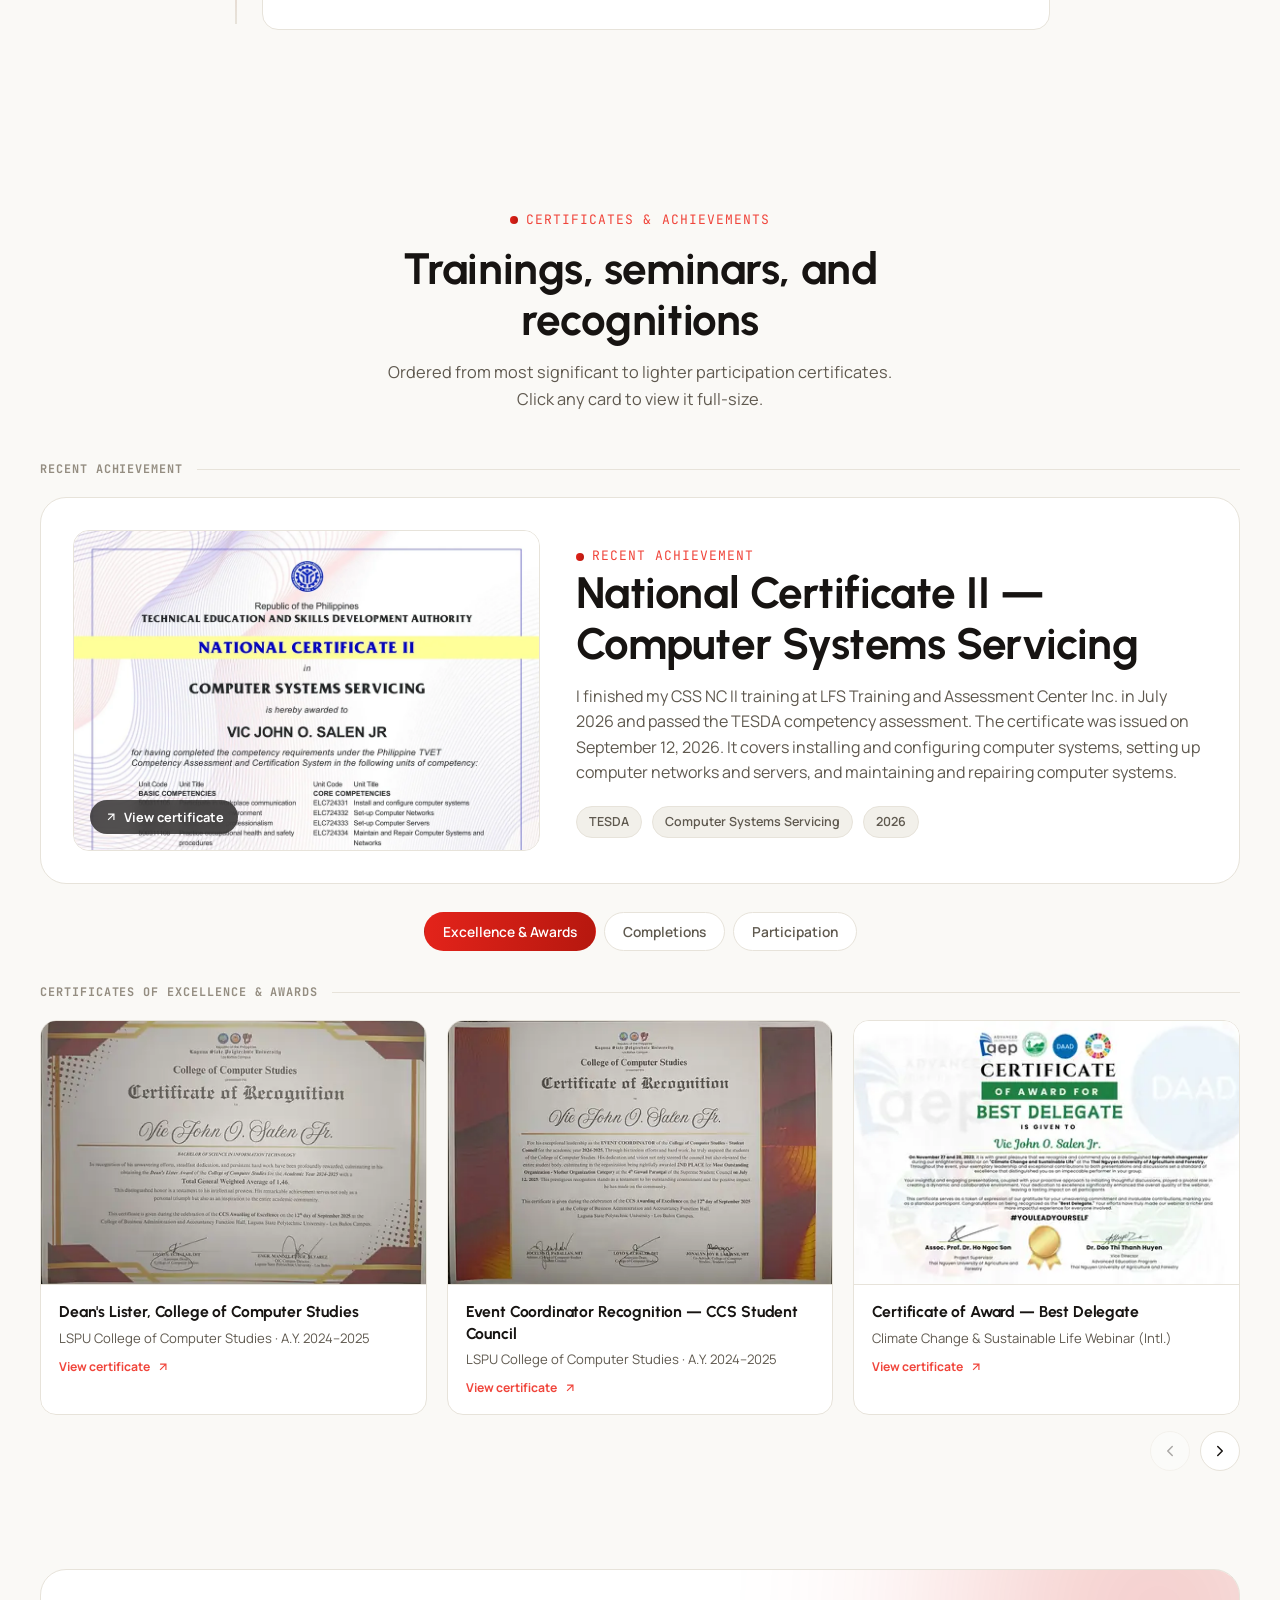
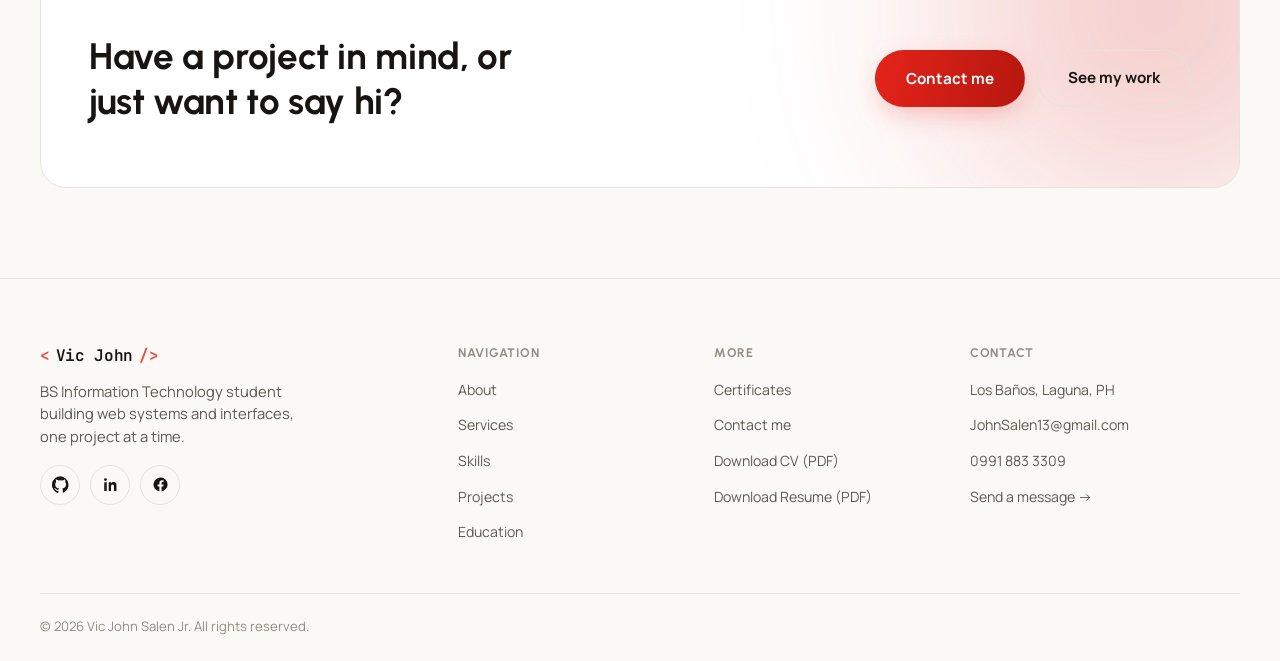
==== commit 2230389d: "Add mobile bottom navigation bar to replace hamburger menu" ====
--- a/index.html
+++ b/index.html
@@ -76,6 +76,61 @@
       </div>
     </nav>
   </header>
+
+  <!-- ============================= MOBILE BOTTOM NAV ============================= -->
+  <!-- Phone-only: replaces the hamburger + popup menu with a fixed bottom bar.
+       Links reuse the .nav-link class so the existing scroll-spy JS
+       (setActiveNav in main.js) highlights the active item automatically,
+       same as the desktop nav-links. -->
+  <nav class="bottom-nav" aria-label="Primary (mobile)">
+    <a href="#about" class="nav-link bottom-nav-link">
+      <svg viewBox="0 0 24 24" fill="none" stroke="currentColor" stroke-width="2" stroke-linecap="round"
+        stroke-linejoin="round" aria-hidden="true">
+        <circle cx="12" cy="8" r="4" />
+        <path d="M4 21c0-4 4-6 8-6s8 2 8 6" />
+      </svg>
+      <span>About</span>
+    </a>
+    <a href="#services" class="nav-link bottom-nav-link">
+      <svg viewBox="0 0 24 24" fill="none" stroke="currentColor" stroke-width="2" stroke-linecap="round"
+        stroke-linejoin="round" aria-hidden="true">
+        <rect x="3" y="7" width="18" height="13" rx="2" />
+        <path d="M8 7V5a2 2 0 0 1 2-2h4a2 2 0 0 1 2 2v2M3 12h18" />
+      </svg>
+      <span>Services</span>
+    </a>
+    <a href="#skills" class="nav-link bottom-nav-link">
+      <svg viewBox="0 0 24 24" fill="none" stroke="currentColor" stroke-width="2" stroke-linecap="round"
+        stroke-linejoin="round" aria-hidden="true">
+        <path d="M4 20V10M12 20V4M20 20v-7" />
+      </svg>
+      <span>Skills</span>
+    </a>
+    <a href="#projects" class="nav-link bottom-nav-link">
+      <svg viewBox="0 0 24 24" fill="none" stroke="currentColor" stroke-width="2" stroke-linecap="round"
+        stroke-linejoin="round" aria-hidden="true">
+        <path d="m12 3 9 5-9 5-9-5 9-5Z" />
+        <path d="m3 13 9 5 9-5" />
+      </svg>
+      <span>Projects</span>
+    </a>
+    <a href="#education" class="nav-link bottom-nav-link">
+      <svg viewBox="0 0 24 24" fill="none" stroke="currentColor" stroke-width="2" stroke-linecap="round"
+        stroke-linejoin="round" aria-hidden="true">
+        <path d="m2 9 10-5 10 5-10 5-10-5Z" />
+        <path d="M6 11v5c0 1.5 3 3 6 3s6-1.5 6-3v-5" />
+      </svg>
+      <span>Education</span>
+    </a>
+    <a href="#certificates" class="nav-link bottom-nav-link">
+      <svg viewBox="0 0 24 24" fill="none" stroke="currentColor" stroke-width="2" stroke-linecap="round"
+        stroke-linejoin="round" aria-hidden="true">
+        <circle cx="12" cy="8" r="5" />
+        <path d="m8.5 13-1.5 8 5-3 5 3-1.5-8" />
+      </svg>
+      <span>Certificates</span>
+    </a>
+  </nav>
 
   <main id="main">
 
--- a/css/components.css
+++ b/css/components.css
@@ -211,6 +211,70 @@
   .theme-toggle,.nav-toggle{ width:40px; height:40px; }
   .theme-toggle svg{ width:17px; height:17px; }
   .nav-links{ left:12px; right:12px; top:calc(var(--nav-h) + 8px); }
+}
+
+/* ==========================================================================
+   BOTTOM NAV — phone-only replacement for the hamburger + popup menu
+   ========================================================================== */
+.bottom-nav{ display:none; }
+
+@media (max-width:480px){
+  /* On phone, the hamburger button and its popup dropdown are replaced
+     entirely by the fixed bottom bar below — hide both regardless of
+     .is-open state. */
+  .nav-toggle{ display:none !important; }
+  .nav-links{ display:none !important; }
+
+  /* Leave room at the bottom of the page so the fixed bar never covers
+     the last bit of content (footer, last section, etc). */
+  body{ padding-bottom:calc(64px + env(safe-area-inset-bottom, 0px)); }
+
+  .bottom-nav{
+    display:flex;
+    align-items:stretch;
+    justify-content:space-between;
+    position:fixed;
+    left:0; right:0; bottom:0;
+    z-index:200;
+    padding:6px 4px calc(6px + env(safe-area-inset-bottom, 0px));
+    background:rgba(18,17,16,.86);
+    border-top:1px solid rgba(255,255,255,.08);
+    backdrop-filter:blur(16px);
+    -webkit-backdrop-filter:blur(16px);
+  }
+  html[data-theme="light"] .bottom-nav{
+    background:rgba(255,255,255,.9);
+    border-color:rgba(20,15,5,.08);
+  }
+
+  .bottom-nav-link{
+    flex:1 1 0;
+    display:flex;
+    flex-direction:column;
+    align-items:center;
+    justify-content:center;
+    gap:3px;
+    padding:6px 2px;
+    border-radius:12px;
+    color:var(--text-faint);
+    text-align:center;
+    transition:color .25s var(--ease), background .25s var(--ease);
+  }
+  .bottom-nav-link svg{ width:20px; height:20px; flex-shrink:0; }
+  .bottom-nav-link span{
+    font-size:.62rem;
+    font-weight:600;
+    line-height:1.1;
+    white-space:nowrap;
+  }
+  .bottom-nav-link.active{
+    color:var(--accent-400);
+    background:none;
+  }
+}
+@media (max-width:360px){
+  .bottom-nav-link span{ font-size:.58rem; }
+  .bottom-nav-link svg{ width:18px; height:18px; }
 }
 
 /* ==========================================================================
@@ -714,12 +778,18 @@
 
 .capabilities-tabs{
   display:flex;
-  flex-wrap:wrap;
+  flex-wrap:nowrap;
   gap:8px;
   padding-bottom:16px;
   margin-bottom:16px;
   border-bottom:1px solid var(--surface-border);
-}
+  /* Safety net: if a tab count/size combo is ever added that can't fit
+     even at the shrunk sizes below, scroll horizontally within the row
+     instead of wrapping to a second line. */
+  overflow-x:auto;
+  scrollbar-width:none;
+}
+.capabilities-tabs::-webkit-scrollbar{ display:none; }
 .cap-tab{
   width:40px; height:40px;
   border-radius:12px;
@@ -845,6 +915,14 @@
   .about-contact-link{ aspect-ratio:9 / 5; }
   .about-contact-link svg{ width:24px; height:24px; }
   .toolbelt-tile{ width:52px; height:52px; }
+  .capabilities-tabs{ gap:6px; }
+  .cap-tab{ width:34px; height:34px; border-radius:10px; }
+  .cap-tab svg{ width:16px; height:16px; }
+}
+@media (max-width:360px){
+  .capabilities-tabs{ gap:5px; }
+  .cap-tab{ width:30px; height:30px; border-radius:9px; }
+  .cap-tab svg{ width:14px; height:14px; }
 }
 
 /* ==========================================================================
@@ -1143,6 +1221,26 @@
 @media (max-width:560px){
   .service-compact{ padding:20px 18px; }
 }
+@media (max-width:480px){
+  /* .service-compact and .service-compact .service-pillar-head above are
+     more specific than the shared accordion rules in the 480px block
+     further up, so on phone they were winning and leaving the Discord /
+     Web & Portfolio cards bigger than the PC & Laptop / Tutor cards even
+     when collapsed. Re-apply the accordion sizing here, at equal-or-higher
+     specificity, so every accordion row — pillar or compact — matches. */
+  .service-compact.service-accordion-item{ padding:18px 18px; }
+  .service-compact.service-accordion-item > .service-pillar-head{
+    padding-bottom:0;
+    margin-bottom:0;
+  }
+  .service-compact.service-accordion-item.is-open > .service-pillar-head{
+    padding-bottom:16px;
+    margin-bottom:16px;
+  }
+}
+@media (max-width:380px){
+  .service-compact.service-accordion-item{ padding:16px 16px; }
+}
 
 /* ==========================================================================
    PROJECTS — overlapping thumbnail gallery
